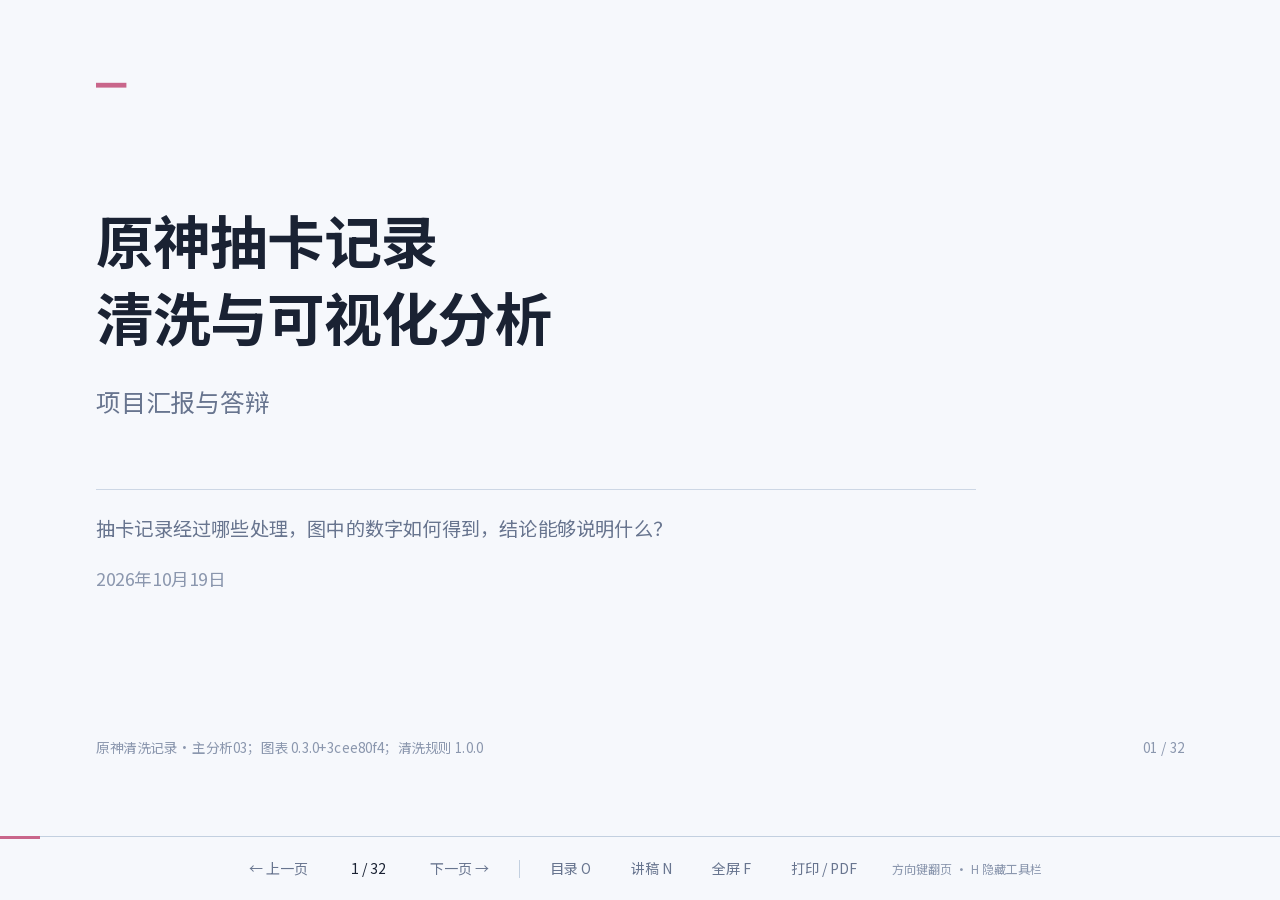
==== GenshinImpact_DataAnalys/reports/defense_20261019_final/index.html @ b4581797 "Report Commit" ====
<!doctype html>
<html lang="zh-CN">
<head>
<meta charset="utf-8">
<meta name="viewport" content="width=device-width, initial-scale=1">
<meta name="color-scheme" content="light">
<meta name="description" content="原神抽卡记录清洗与可视化分析：项目流程、实现方法、蓝粉主题与七张分析图的答辩演示">
<title>原神抽卡记录清洗与可视化分析 · 项目答辩</title>
<style>
@font-face{font-family:"Noto Sans SC";src:url([data-uri]) format("woff");font-weight:100 900;font-display:block}
:root{--bg:#F6F8FC;--panel:#EEF4FB;--ink:#1A2233;--ink-soft:#3B4761;--muted:#68758F;--faint:#8B97AE;--axis:#C3D0E0;--pink:#C9668B;--blue:#5A7BAC;--navy:#30496C;--violet:#9E92CC;--gray:#C4CAD3;--scale:1}
*{box-sizing:border-box}
html,body{margin:0;width:100%;height:100%;overflow:hidden;background:var(--bg);color:var(--ink);font-family:"Noto Sans SC","Source Han Sans SC","DejaVu Sans",sans-serif}
button{font:inherit;color:inherit;cursor:pointer}
button:focus-visible,a:focus-visible{outline:3px solid var(--pink);outline-offset:3px}
.viewport{position:fixed;inset:0 0 64px;display:flex;align-items:center;justify-content:center;overflow:hidden}
.stage{width:1600px;height:900px;flex:none;position:relative;transform:scale(var(--scale));transform-origin:center center}
.slide{position:absolute;inset:0;display:none;background:var(--bg);padding:76px 120px 66px;overflow:hidden}
.slide.active{display:block}
.slide::before{content:"";position:absolute;left:120px;top:31px;width:38px;height:5.5px;background:var(--pink)}
.slide h1{font-size:48px;line-height:1.3;letter-spacing:-.7px;font-weight:700;margin:0 0 26px;max-width:1300px}
.slide .lead{font-size:26px;line-height:1.65;color:var(--muted);margin:0 0 35px;max-width:1250px}
.slide-content{font-size:27px;line-height:1.65;max-height:655px}
.slide h2{font-size:30px;line-height:1.4;margin:0 0 22px;font-weight:600}
.slide h3{font-size:27px;margin:0 0 13px;font-weight:600}
.slide p{margin:0 0 22px}
.slide strong{font-weight:700}
.slide footer{position:absolute;left:120px;right:120px;bottom:25px;display:flex;justify-content:space-between;gap:30px;font-size:17px;color:var(--faint);line-height:1.5}
.slide footer span:last-child{white-space:nowrap}
.cover{padding-top:180px}
.cover h1{font-size:72px;line-height:1.35;max-width:1160px;margin:0 0 30px}
.cover .lead{font-size:31px;line-height:1.75;margin-bottom:80px}
.cover .cover-note{font-size:24px;color:var(--muted);max-width:1100px;border-top:1px solid var(--axis);padding-top:26px;line-height:1.8}
.cover .cover-date{font-size:22px;color:var(--faint);margin-top:24px}
.columns{display:grid;grid-template-columns:1fr 1fr;gap:68px}
.columns.wide-left{grid-template-columns:1.25fr 1fr}
.rows{display:flex;flex-direction:column;gap:24px}
.row{display:grid;grid-template-columns:155px 1fr;gap:28px;padding:16px 0;border-bottom:1px solid var(--axis)}
.row:last-child{border-bottom:0}
.row .label{font-size:25px;font-weight:600;color:var(--blue)}
.row p{font-size:26px;margin:0;line-height:1.65}
.big{font-size:94px;line-height:1.12;font-weight:700;letter-spacing:-3px;color:var(--pink);margin:5px 0 22px}
.big small{font-size:37px;letter-spacing:0;margin-left:10px;font-weight:500}
.big-label{font-size:29px;line-height:1.55;margin-bottom:32px;color:var(--ink-soft)}
.takeaway{border-left:5px solid var(--pink);padding:4px 0 4px 24px;font-size:29px;line-height:1.65;margin:22px 0 0}
.muted{color:var(--muted)}
.small{font-size:22px;line-height:1.65}
.compact{font-size:24px}
.mono,code,pre{font-family:"DejaVu Sans Mono","DejaVu Sans",monospace}
code{font-size:.86em;color:var(--navy);overflow-wrap:anywhere}
pre{font-size:24px;line-height:1.8;white-space:pre-wrap;word-break:normal;border-left:3px solid var(--blue);padding:18px 0 18px 30px;margin:10px 0 28px;color:var(--navy)}
table{width:100%;border-collapse:collapse;table-layout:fixed;font-size:24px;line-height:1.65}
th{text-align:left;font-size:23px;font-weight:600;color:var(--blue);border-bottom:2px solid var(--axis);padding:13px 14px 16px}
td{vertical-align:top;padding:19px 14px;border-bottom:1px solid var(--axis);overflow-wrap:anywhere}
td:first-child,th:first-child{padding-left:0}
td:last-child,th:last-child{padding-right:0}
tr:last-child td{border-bottom:0}
.numeric{text-align:right;font-variant-numeric:tabular-nums}
.equation{font-size:49px;line-height:1.55;color:var(--navy);margin:10px 0 40px;white-space:nowrap}
.equation em{color:var(--pink);font-style:normal;font-weight:700}
.formula{font-size:33px;line-height:1.7;color:var(--navy);padding:20px 0;margin:0 0 24px;border-bottom:1px solid var(--axis)}
.palette{display:grid;grid-template-columns:1fr 1fr;column-gap:70px;row-gap:28px;margin:8px 0 33px}
.swatch{display:grid;grid-template-columns:70px 1fr;gap:23px;align-items:center;padding-bottom:19px;border-bottom:1px solid var(--axis)}
.color-chip{width:70px;height:70px;background:var(--swatch);border:1px solid var(--axis)}
.swatch strong{display:block;font-size:27px}
.swatch span{display:block;font-size:21px;color:var(--muted);margin-top:4px}
.milestones{display:grid;grid-template-columns:1fr 1fr;gap:36px 65px}
.milestone{display:grid;grid-template-columns:46px 1fr;gap:20px;border-top:1px solid var(--axis);padding-top:23px}
.step{color:var(--pink);font-size:31px;font-weight:700}
.milestone p{font-size:24px;margin:0;color:var(--muted)}
.milestone h2{font-size:29px;margin-bottom:12px}
.chart-slide{padding:0}
.chart-slide::before{display:none}
.chart-slide svg{width:1600px;height:900px;display:block}
.chart-slide .chart-page{position:absolute;right:120px;bottom:23px;font-size:17px;color:var(--faint);background:var(--bg);padding-left:15px}
.chart-slide footer{display:none}
.closing::before,.closing footer{display:none}
.closing h1{position:absolute;inset:0;max-width:none;margin:0;display:grid;place-items:center;font-size:112px;letter-spacing:12px;line-height:1;color:var(--navy)}
.toolbar{position:fixed;bottom:0;left:0;right:0;height:64px;background:var(--bg);border-top:1px solid var(--axis);display:flex;align-items:center;justify-content:center;gap:20px;padding:0 25px;z-index:50;font-size:14px;color:var(--muted)}
.toolbar button{border:0;background:transparent;padding:8px 10px;border-radius:3px;font-size:14px}
.toolbar button:hover{background:var(--panel);color:var(--ink)}
.toolbar .counter{font-variant-numeric:tabular-nums;min-width:62px;text-align:center;color:var(--ink)}
.toolbar .divider{height:18px;width:1px;background:var(--axis)}
.toolbar .keys{font-size:12px;margin-left:5px;color:var(--faint)}
.progress{height:3px;position:absolute;top:-1px;left:0;background:var(--pink);transition:width .2s ease;width:0}
.chrome-hidden .toolbar{display:none}
.chrome-hidden .viewport{bottom:0}
dialog{border:1px solid var(--axis);background:var(--bg);color:var(--ink);padding:32px 38px;max-height:88vh;box-shadow:0 12px 60px #30496c25;font-size:18px;line-height:1.8;overflow:auto}
dialog::backdrop{background:#1a223366}
dialog h2{margin:0 0 16px;font-size:26px}
dialog .close{position:sticky;float:right;top:0;border:0;background:var(--bg);color:var(--muted);padding:2px 10px;font-size:24px}
#notes{width:min(900px,94vw)}
#notes-body p{margin:0 0 18px;white-space:pre-line}
#notes-body .notes-source{font-size:14px;color:var(--muted);border-top:1px solid var(--axis);padding-top:16px;word-break:break-all}
#contents{width:min(1100px,96vw)}
.toc-list{display:grid;grid-template-columns:1fr 1fr;gap:0 28px;margin:0;padding:0;list-style:none}
.toc-list button{width:100%;display:flex;text-align:left;gap:15px;align-items:baseline;border:0;border-bottom:1px solid var(--axis);background:transparent;padding:12px 5px;font-size:15px;line-height:1.7}
.toc-list button:hover{background:var(--panel)}
.toc-list .toc-number{font-size:14px;color:var(--pink);min-width:24px}
.toc-list .current{font-weight:700;color:var(--pink)}
.dialog-hint{font-size:14px;color:var(--muted);margin:4px 0 17px}
@media(max-width:720px){.toolbar{gap:5px;padding:0 4px}.toolbar .keys,.toolbar #fullscreen,.toolbar #print{display:none}.toolbar .counter{min-width:42px}.toolbar button{font-size:12px;padding:8px 6px}.toolbar .divider{display:none}.toc-list{grid-template-columns:1fr}}
@media(prefers-reduced-motion:reduce){.progress{transition:none}}
@page{size:16in 9in;margin:0}
@media print{
html,body{width:16in;height:auto;overflow:visible;background:var(--bg);-webkit-print-color-adjust:exact;print-color-adjust:exact}
.viewport{position:static;display:block;width:16in;height:auto;overflow:visible}
.stage{width:1600px;height:auto;position:static;transform:none;zoom:.96}
.slide,.slide.active{position:relative;display:block;width:1600px;height:900px;break-after:page;page-break-after:always}
.slide:last-child{break-after:auto;page-break-after:auto}
.toolbar,dialog{display:none!important}
}
</style>
</head>
<body>
<main class="viewport" aria-label="项目答辩演示">
<div class="stage" id="stage"><section class="slide cover" id="slide-1" data-title="原神抽卡记录清洗与可视化分析" data-section="项目介绍" aria-label="1. 原神抽卡记录清洗与可视化分析"><div class="slide-content"><h1>原神抽卡记录<br>清洗与可视化分析</h1><p class="lead">项目汇报与答辩</p><p class="cover-note">抽卡记录经过哪些处理，图中的数字如何得到，结论能够说明什么？</p><p class="cover-date">2026年10月19日</p></div><footer><span>原神清洗记录·主分析03；图表 0.3.0+3cee80f4；清洗规则 1.0.0</span><span>01 / 32</span></footer></section>
<section class="slide text" id="slide-2" data-title="研究问题与交付目标" data-section="项目介绍" aria-label="2. 研究问题与交付目标"><h1>研究问题与交付目标</h1><div class="slide-content"><p class="lead">围绕留存抽卡记录，回答结构、时间和分布问题</p><div class="rows"><div class="row"><div class="label">记录结构</div><p>不同卡池的记录量与记录内五星占比如何分布？</p></div><div class="row"><div class="label">时间特征</div><p>记录集中在哪些月份、星期和小时？</p></div><div class="row"><div class="label">账号分布</div><p>账号留存抽数、分组五星占比和相邻五星间隔有哪些特征？</p></div><div class="row"><div class="label">交付内容</div><p>独立清洗库、受保护ADS、七张分析图，以及本地可复现的制作入口。</p></div></div><p class="small muted">主分析采用03口径：16,289个账号、15,598,804抽；2020-12-03—2022-07-26，时区未知。</p></div><footer><span>原神清洗记录·主分析03；图表 0.3.0+3cee80f4；清洗规则 1.0.0</span><span>02 / 32</span></footer></section>
<section class="slide text" id="slide-3" data-title="项目流程与数仓分层" data-section="项目流程" aria-label="3. 项目流程与数仓分层"><h1>项目流程与数仓分层</h1><div class="slide-content"><table><colgroup><col style="width:18%"><col style="width:45%"><col style="width:37%"></colgroup><thead><tr><th>层次</th><th>处理职责</th><th>主要产物</th></tr></thead><tbody><tr><td>原始层 / ODS</td><td>只读既有导入库，保留原始依据</td><td>pulls及必要维表</td></tr><tr><td>DWD + DIM</td><td>校验、标准化、去重、冲突隔离、池内排序</td><td>dwd_pull、维表、拒绝原因表</td></tr><tr><td>DWS</td><td>按账号池、日期、卡池、物品身份汇总</td><td>四张可对账的汇总表</td></tr><tr><td>ADS</td><td>形成图表口径，实施小样本与互补抑制</td><td>只包含可发布聚合的ads.json</td></tr><tr><td>表达与交付</td><td>蓝粉主题出图、解释结论、记录复现信息</td><td>分析报告、图集、HTML答辩</td></tr></tbody></table></div><footer><span>原神清洗记录·主分析03；图表 0.3.0+3cee80f4；清洗规则 1.0.0</span><span>03 / 32</span></footer></section>
<section class="slide text" id="slide-4" data-title="清洗处理链" data-section="项目流程" aria-label="4. 清洗处理链"><h1>清洗处理链</h1><div class="slide-content"><div class="milestones"><div class="milestone"><span class="step">01</span><div><h2>建立只读边界</h2><p>限制源表与源列；新结果写入项目内独立临时库。</p></div></div><div class="milestone"><span class="step">02</span><div><h2>验证关联与字段</h2><p>检查账号、来源、物品、卡池关联和基础值是否合法。</p></div></div><div class="milestone"><span class="step">03</span><div><h2>标准化与去重</h2><p>统一时间文本；重复保留一条，冲突全部隔离。</p></div></div><div class="milestone"><span class="step">04</span><div><h2>重建顺序与汇总</h2><p>池内重建连续序号；重算DWS，记录待复核标记。</p></div></div><div class="milestone"><span class="step">05</span><div><h2>稽核与完整性检查</h2><p>检查总量、去向、序号、星级、外键和SQLite完整性。</p></div></div><div class="milestone"><span class="step">06</span><div><h2>发布清洗产物</h2><p>检查全部通过后发布独立新库与聚合报告。</p></div></div></div></div><footer><span>原神清洗记录·主分析03；图表 0.3.0+3cee80f4；清洗规则 1.0.0</span><span>04 / 32</span></footer></section>
<section class="slide text" id="slide-5" data-title="基础校验与标准化" data-section="实现方法" aria-label="5. 基础校验与标准化"><h1>基础校验与标准化</h1><div class="slide-content"><table><colgroup><col style="width:20%"><col style="width:43%"><col style="width:37%"></colgroup><thead><tr><th>字段或关系</th><th>实现方法</th><th>处理依据</th></tr></thead><tbody><tr><td>维表关联</td><td>来源归属、账号、物品、卡池必须一致</td><td>不能关联或归属冲突时隔离</td></tr><tr><td>时间</td><td>校验真实日历，统一秒级无时区文本</td><td>保留时区未知；不猜测日期范围</td></tr><tr><td>名称与星级</td><td>去首尾空白；校验非空名称与合法星级</td><td>保留多语言原名，类型语义另行复核</td></tr><tr><td>业务ID</td><td>数字文本保持TEXT，按精确数字顺序比较</td><td>不转浮点，避免长数字精度损失</td></tr></tbody></table><p class="takeaway">能确认的格式差异直接标准化；无法确认的业务语义保留标记。</p></div><footer><span>原神清洗记录·主分析03；图表 0.3.0+3cee80f4；清洗规则 1.0.0</span><span>05 / 32</span></footer></section>
<section class="slide text" id="slide-6" data-title="去重与冲突隔离" data-section="实现方法" aria-label="6. 去重与冲突隔离"><h1>去重与冲突隔离</h1><div class="slide-content"><div class="rows"><div class="row"><div class="label">第一层</div><p>按 <code>(source_file_id, source_row)</code> 检查相同来源位置。</p></div><div class="row"><div class="label">第二层</div><p>按 <code>(player_id, gacha_id)</code> 检查账号内相同业务ID。</p></div><div class="row"><div class="label">相同内容</div><p>保留最小原记录键，其余登记为重复；本次移除重复记录<strong>511条</strong>。</p></div><div class="row"><div class="label">内容冲突</div><p>候选记录全部隔离，不任意挑选；无ID记录保留合法的同秒同物品组合。</p></div></div><p class="small muted">同秒同物品可能来自十连，不能仅凭时间、物品和卡池判重。</p></div><footer><span>原神清洗记录·主分析03；图表 0.3.0+3cee80f4；清洗规则 1.0.0</span><span>06 / 32</span></footer></section>
<section class="slide text" id="slide-7" data-title="同秒排序与类型复核" data-section="实现方法" aria-label="7. 同秒排序与类型复核"><h1>同秒排序与类型复核</h1><div class="slide-content"><div class="columns"><div><h2>池内顺序</h2><p>按标准时间、ID可用性、精确数字ID及稳定来源位置排序，重新生成连续 <code>pool_seq</code>。</p><p class="big-label">清洗全体记录中，<strong>167,128抽</strong>带有同秒顺序歧义标记。</p></div><div><h2>类型语义</h2><p>发现<strong>7个来源</strong>需复核类型编码，涉及<strong>10,484抽</strong>。</p><p>保留记录并标记，不翻转类型编码；分析优先使用已校验的星级、卡池与时间。</p></div></div><p class="takeaway">五星间隔计算只使用排序明确的账号池组合。</p></div><footer><span>原神清洗记录·主分析03；图表 0.3.0+3cee80f4；清洗规则 1.0.0</span><span>07 / 32</span></footer></section>
<section class="slide text" id="slide-8" data-title="清洗结果与发布门槛" data-section="实现方法" aria-label="8. 清洗结果与发布门槛"><h1>清洗结果与发布门槛</h1><div class="slide-content"><div class="equation">15,807,577 = <em>15,807,066</em> + 511</div><p class="lead">输入记录数 = 保留记录数 + 移除或隔离记录数（清洗全体口径）</p><div class="rows"><div class="row"><div class="label">数量守恒</div><p>每条输入只有一个去向；保留、拒绝互不重叠。</p></div><div class="row"><div class="label">顺序与汇总</div><p>池内序号连续，四张DWS总量与DWD一致，星级数量能够对账。</p></div><div class="row"><div class="label">完整性</div><p>外键检查、SQLite完整性检查通过后才发布。</p></div></div><p class="takeaway">本次清洗的13项稽核全部通过；实际冲突隔离0条。</p></div><footer><span>原神清洗记录·主分析03；图表 0.3.0+3cee80f4；清洗规则 1.0.0</span><span>08 / 32</span></footer></section>
<section class="slide text" id="slide-9" data-title="DWS聚合与ADS发布" data-section="实现方法" aria-label="9. DWS聚合与ADS发布"><h1>DWS聚合与ADS发布</h1><div class="slide-content"><table><colgroup><col style="width:26%"><col style="width:33%"><col style="width:41%"></colgroup><thead><tr><th>复用汇总</th><th>统计粒度</th><th>用于哪些分析</th></tr></thead><tbody><tr><td>dws_player_pool</td><td>来源内账号 × 合并卡池</td><td>卡池结构、账号记录量、分组五星占比</td></tr><tr><td>dws_daily</td><td>日期 × 原卡池 × 星级</td><td>卡池月度记录</td></tr><tr><td>dws_item</td><td>原卡池 × 原物品身份</td><td>五星原始名称记录榜</td></tr><tr><td>DWD必要列</td><td>内部池内序号与时间</td><td>星期小时矩阵、相邻五星序号差</td></tr></tbody></table><p class="takeaway">ADS负责统一分母、保护小样本，并向图表提供稳定的应用口径。</p></div><footer><span>原神清洗记录·主分析03；图表 0.3.0+3cee80f4；清洗规则 1.0.0</span><span>09 / 32</span></footer></section>
<section class="slide text" id="slide-10" data-title="小样本保护与互补抑制" data-section="实现方法" aria-label="10. 小样本保护与互补抑制"><h1>小样本保护与互补抑制</h1><div class="slide-content"><div class="rows"><div class="row"><div class="label">发布门槛</div><p>贡献账号不足<strong>5个</strong>的格子，指标和贡献人数同时置空。</p></div><div class="row"><div class="label">互补抑制</div><p>若一个可加分区只隐藏一格，再隐藏另一格，防止通过总量减去其余值反推。</p></div><div class="row"><div class="label">尾部合箱</div><p>分布合并相邻稀疏箱；累计占比只在安全分箱上计算。</p></div><div class="row"><div class="label">贡献人数</div><p>跨日或跨物品的已有去重人数取最大值作为保守下界；确认互斥的账号分箱才允许相加。</p></div></div></div><footer><span>原神清洗记录·主分析03；图表 0.3.0+3cee80f4；清洗规则 1.0.0</span><span>10 / 32</span></footer></section>
<section class="slide text" id="slide-11" data-title="本地实现与复现方式" data-section="实现方法" aria-label="11. 本地实现与复现方式"><h1>本地实现与复现方式</h1><div class="slide-content"><div class="columns wide-left"><div><h2>短入口复用完整流程</h2><pre>from genshin_insight.charts import generate

output = generate()</pre><p>SQLite执行筛选、聚合与窗口计算；Pandas分组，NumPy计算分位数；Matplotlib绘制蓝粉图表。</p></div><div><h2>模块按职责拆分</h2><div class="rows"><div class="row"><div class="label">ads.py</div><p>聚合、分箱和小样本保护</p></div><div class="row"><div class="label">viz/</div><p>主题接入、绘图与自检</p></div><div class="row"><div class="label">charts.py</div><p>图集运行与复现清单</p></div></div></div></div><p class="small muted">路径使用pathlib；连接使用上下文管理器；项目代码不导入os；import时不连接数据库或加载绘图。</p></div><footer><span>原神清洗记录·主分析03；图表 0.3.0+3cee80f4；清洗规则 1.0.0</span><span>11 / 32</span></footer></section>
<section class="slide text" id="slide-12" data-title="蓝粉主题与颜色语义" data-section="图表主题" aria-label="12. 蓝粉主题与颜色语义"><h1>蓝粉主题与颜色语义</h1><div class="slide-content"><div class="palette"><div class="swatch"><div class="color-chip" style="--swatch:var(--panel)"></div><div><strong>冷蓝地面</strong><span>背景与结构：承托数据、减少视觉竞争</span></div></div><div class="swatch"><div class="color-chip" style="--swatch:var(--pink)"></div><div><strong>藕粉主色</strong><span>角色活动池与需要关注的主要数据</span></div></div><div class="swatch"><div class="color-chip" style="--swatch:var(--blue)"></div><div><strong>烟蓝对比</strong><span>常驻祈愿；同一对象跨图保持同色</span></div></div><div class="swatch"><div class="color-chip" style="--swatch:var(--navy)"></div><div><strong>深蓝系列</strong><span>武器活动祈愿</span></div></div><div class="swatch"><div class="color-chip" style="--swatch:var(--violet)"></div><div><strong>雾紫桥色</strong><span>新手祈愿；协调冷蓝与藕粉</span></div></div><div class="swatch"><div class="color-chip" style="--swatch:var(--gray)"></div><div><strong>中性灰</strong><span>背景对象或受抑制格；红色仅用于警示</span></div></div></div><p class="small muted">字体：Noto Sans SC / 思源黑体；连续数值使用浅粉→深粉的单色渐变。</p></div><footer><span>原神清洗记录·主分析03；图表 0.3.0+3cee80f4；清洗规则 1.0.0</span><span>12 / 32</span></footer></section>
<section class="slide text" id="slide-13" data-title="图形选择与视觉约束" data-section="图表主题" aria-label="13. 图形选择与视觉约束"><h1>图形选择与视觉约束</h1><div class="slide-content"><table><colgroup><col style="width:23%"><col style="width:35%"><col style="width:42%"></colgroup><thead><tr><th>统计问题</th><th>采用图形</th><th>阅读理由</th></tr></thead><tbody><tr><td>规模与占比</td><td>横向条形 + 独立面板</td><td>从零比较长度；不同量纲分别展示</td></tr><tr><td>月度变化</td><td>四个卡池的小多折线</td><td>保留时间顺序；明确各池独立纵轴</td></tr><tr><td>星期 × 小时</td><td>热力矩阵 + 格内数字</td><td>定位组合高值；对数色阶标实际数值</td></tr><tr><td>分布与组间差异</td><td>分箱分布、累计占比、分位区间</td><td>同时展示集中位置与离散程度</td></tr><tr><td>名称排行</td><td>排序横条与直接标注</td><td>以计数解释记录频次</td></tr></tbody></table><p class="small muted">禁止双Y轴、3D、饼图/环形图与彩虹色阶；横条基线为0；刻度不小于8磅。</p></div><footer><span>原神清洗记录·主分析03；图表 0.3.0+3cee80f4；清洗规则 1.0.0</span><span>13 / 32</span></footer></section>
<section class="slide text" id="slide-14" data-title="一张图的阅读顺序" data-section="图表主题" aria-label="14. 一张图的阅读顺序"><h1>一张图的阅读顺序</h1><div class="slide-content"><div class="rows"><div class="row"><div class="label">结论标题</div><p>包含由代码计算的关键数字，长度不超过40字。</p></div><div class="row"><div class="label">口径与限制</div><p>先确认对象、时间、分母、分组方式和记录完整性。</p></div><div class="row"><div class="label">坐标与图元</div><p>核对单位、零基线、独立坐标尺度与对数色阶。</p></div><div class="row"><div class="label">直接标注</div><p>在图元旁读取数值；类目放在坐标区内部。</p></div><div class="row"><div class="label">来源与版本</div><p>检查数据来源、制作入口、配置哈希与清洗规则版本。</p></div></div><p class="small muted">图集规格：16:9、200 dpi；16英寸宽基准下标题22pt、刻度11.5pt、来源9.5pt。</p></div><footer><span>原神清洗记录·主分析03；图表 0.3.0+3cee80f4；清洗规则 1.0.0</span><span>14 / 32</span></footer></section>
<section class="slide chart-slide" id="slide-15" data-title="角色活动祈愿贡献66.1%的记录" data-section="分析结果" aria-label="15. 角色活动祈愿贡献66.1%的记录"><svg xmlns="http://www.w3.org/2000/svg" xmlns:dc="http://purl.org/dc/elements/1.1/" xmlns:ns2="http://creativecommons.org/ns#" xmlns:rdf="http://www.w3.org/1999/02/22-rdf-syntax-ns#" width="1152pt" height="648pt" viewBox="0 0 1152 648" version="1.1" role="img" aria-label="A01_卡池构成与五星占比">
 <metadata>
  <rdf:RDF>
   <ns2:Work>
    <dc:type rdf:resource="http://purl.org/dc/dcmitype/StillImage" />
    <dc:date>2026-10-19T23:59:57.716784</dc:date>
    <dc:format>image/svg+xml</dc:format>
    <dc:creator>
     <ns2:Agent>
      <dc:title>Matplotlib v3.11.0, https://matplotlib.org/</dc:title>
     </ns2:Agent>
    </dc:creator>
   </ns2:Work>
  </rdf:RDF>
 </metadata>
 <defs>
  <style type="text/css">*{stroke-linejoin: round; stroke-linecap: butt}</style>
 </defs>
 <g id="a01-figure_1">
  <g id="a01-patch_1">
   <path d="M 0 648  L 1152 648  L 1152 0  L 0 0  z " style="fill: #f6f8fc" />
  </g>
  <g id="a01-axes_1">
   <g id="a01-patch_2">
    <path d="M 86.4 505.44  L 547.2 505.44  L 547.2 149.04  L 86.4 149.04  z " style="fill: #eef4fb" />
   </g>
   <g id="a01-matplotlib.axis_1">
    <g id="a01-xtick_1">
     <g id="a01-line2d_1">
      <path d="M 242.898113 505.44  L 242.898113 149.04  " clip-path="url(#a01-p55ad8a2226)" style="fill: none; stroke: #dce7f4; stroke-width: 1.1; stroke-linecap: round" />
     </g>
     <g id="a01-line2d_2" />
     <g id="a01-text_1">
      <text style="font-size: 11.5px; font-family: 'Noto Sans SC', 'Source Han Sans SC', 'Noto Sans CJK SC', 'Noto Sans CJK JP', 'DejaVu Sans'; text-anchor: middle; fill: #3b4761" x="242.898113" y="519.06" transform="rotate(-0 242.898113 519.06)">0</text>
     </g>
    </g>
    <g id="a01-xtick_2">
     <g id="a01-line2d_3">
      <path d="M 351.577358 505.44  L 351.577358 149.04  " clip-path="url(#a01-p55ad8a2226)" style="fill: none; stroke: #dce7f4; stroke-width: 1.1; stroke-linecap: round" />
     </g>
     <g id="a01-line2d_4" />
     <g id="a01-text_2">
      <text style="font-size: 11.5px; font-family: 'Noto Sans SC', 'Source Han Sans SC', 'Noto Sans CJK SC', 'Noto Sans CJK JP', 'DejaVu Sans'; text-anchor: middle; fill: #3b4761" x="351.577358" y="519.06" transform="rotate(-0 351.577358 519.06)">516</text>
     </g>
    </g>
    <g id="a01-xtick_3">
     <g id="a01-line2d_5">
      <path d="M 460.256604 505.44  L 460.256604 149.04  " clip-path="url(#a01-p55ad8a2226)" style="fill: none; stroke: #dce7f4; stroke-width: 1.1; stroke-linecap: round" />
     </g>
     <g id="a01-line2d_6" />
     <g id="a01-text_3">
      <text style="font-size: 11.5px; font-family: 'Noto Sans SC', 'Source Han Sans SC', 'Noto Sans CJK SC', 'Noto Sans CJK JP', 'DejaVu Sans'; text-anchor: middle; fill: #3b4761" x="460.256604" y="519.06" transform="rotate(-0 460.256604 519.06)">1,031</text>
     </g>
    </g>
    <g id="a01-text_4">
     <text style="font-size: 11.5px; font-family: 'Noto Sans SC', 'Source Han Sans SC', 'Noto Sans CJK SC', 'Noto Sans CJK JP', 'DejaVu Sans'; text-anchor: middle; fill: #68758f" x="316.8" y="541.088281" transform="rotate(-0 316.8 541.088281)">万抽</text>
    </g>
   </g>
   <g id="a01-matplotlib.axis_2" />
   <g id="a01-line2d_7">
    <path d="M 242.898113 505.44  L 242.898113 149.04  " clip-path="url(#a01-p55ad8a2226)" style="fill: none; stroke: #c3d0e0; stroke-linecap: round" />
   </g>
   <g id="a01-patch_3">
    <path d="M 86.4 505.44  L 86.4 149.04  " style="fill: none; stroke: #c3d0e0; stroke-linejoin: miter; stroke-linecap: square" />
   </g>
   <g id="a01-patch_4">
    <path d="M 547.2 505.44  L 547.2 149.04  " style="fill: none; stroke: #c3d0e0; stroke-linejoin: miter; stroke-linecap: square" />
   </g>
   <g id="a01-patch_5">
    <path d="M 86.4 505.44  L 547.2 505.44  " style="fill: none; stroke: #c3d0e0; stroke-linejoin: miter; stroke-linecap: square" />
   </g>
   <g id="a01-patch_6">
    <path d="M 86.4 149.04  L 547.2 149.04  " style="fill: none; stroke: #c3d0e0; stroke-linejoin: miter; stroke-linecap: square" />
   </g>
   <g id="a01-text_5">
    <text style="font-weight: 700; font-size: 12.5px; font-family: 'Noto Sans SC', 'Source Han Sans SC', 'Noto Sans CJK SC', 'Noto Sans CJK JP', 'DejaVu Sans'; text-anchor: start; fill: #1a2233" x="86.4" y="131.502" transform="rotate(-0 86.4 131.502)">各卡池抽数</text>
   </g>
   <g id="a01-LineCollection_1">
    <path d="M 242.898113 202.914419  L 460.256604 202.914419  " clip-path="url(#a01-p55ad8a2226)" style="fill: none; stroke: #c9668b; stroke-width: 22" />
   </g>
   <g id="a01-LineCollection_2">
    <path d="M 242.898113 285.79814  L 302.754514 285.79814  " clip-path="url(#a01-p55ad8a2226)" style="fill: none; stroke: #30496c; stroke-width: 22" />
   </g>
   <g id="a01-LineCollection_3">
    <path d="M 242.898113 368.68186  L 292.151223 368.68186  " clip-path="url(#a01-p55ad8a2226)" style="fill: none; stroke: #5a7bac; stroke-width: 22" />
   </g>
   <g id="a01-LineCollection_4">
    <path d="M 242.898113 451.565581  L 245.261666 451.565581  " clip-path="url(#a01-p55ad8a2226)" style="fill: none; stroke: #9e92cc; stroke-width: 22" />
   </g>
   <g id="a01-text_6">
    <text style="font-weight: 500; font-size: 11.5px; font-family: 'Noto Sans SC', 'Source Han Sans SC', 'Noto Sans CJK SC', 'Noto Sans CJK JP', 'DejaVu Sans'; text-anchor: end; fill: #3b4761" x="235.290566" y="207.284419" transform="rotate(-0 235.290566 207.284419)">角色活动祈愿</text>
   </g>
   <g id="a01-text_7">
    <text style="font-weight: 500; font-size: 11.5px; font-family: 'Noto Sans SC', 'Source Han Sans SC', 'Noto Sans CJK SC', 'Noto Sans CJK JP', 'DejaVu Sans'; text-anchor: end; fill: #3b4761" x="235.290566" y="290.16814" transform="rotate(-0 235.290566 290.16814)">武器活动祈愿</text>
   </g>
   <g id="a01-text_8">
    <text style="font-weight: 500; font-size: 11.5px; font-family: 'Noto Sans SC', 'Source Han Sans SC', 'Noto Sans CJK SC', 'Noto Sans CJK JP', 'DejaVu Sans'; text-anchor: end; fill: #3b4761" x="235.290566" y="373.05186" transform="rotate(-0 235.290566 373.05186)">常驻祈愿</text>
   </g>
   <g id="a01-text_9">
    <text style="font-weight: 500; font-size: 11.5px; font-family: 'Noto Sans SC', 'Source Han Sans SC', 'Noto Sans CJK SC', 'Noto Sans CJK JP', 'DejaVu Sans'; text-anchor: end; fill: #3b4761" x="235.290566" y="455.935581" transform="rotate(-0 235.290566 455.935581)">新手祈愿</text>
   </g>
   <g id="a01-text_10">
    <text style="font-weight: 500; font-size: 12.5px; font-family: 'Noto Sans SC', 'Source Han Sans SC', 'Noto Sans CJK SC', 'Noto Sans CJK JP', 'DejaVu Sans'; text-anchor: start; fill: #1a2233" x="464.256604" y="207.377309" transform="rotate(-0 464.256604 207.377309)">1,031.1</text>
   </g>
   <g id="a01-text_11">
    <text style="font-weight: 500; font-size: 12.5px; font-family: 'Noto Sans SC', 'Source Han Sans SC', 'Noto Sans CJK SC', 'Noto Sans CJK JP', 'DejaVu Sans'; text-anchor: start; fill: #1a2233" x="306.754514" y="290.54814" transform="rotate(-0 306.754514 290.54814)">283.9</text>
   </g>
   <g id="a01-text_12">
    <text style="font-weight: 500; font-size: 12.5px; font-family: 'Noto Sans SC', 'Source Han Sans SC', 'Noto Sans CJK SC', 'Noto Sans CJK JP', 'DejaVu Sans'; text-anchor: start; fill: #1a2233" x="296.151223" y="373.43186" transform="rotate(-0 296.151223 373.43186)">233.6</text>
   </g>
   <g id="a01-text_13">
    <text style="font-weight: 500; font-size: 12.5px; font-family: 'Noto Sans SC', 'Source Han Sans SC', 'Noto Sans CJK SC', 'Noto Sans CJK JP', 'DejaVu Sans'; text-anchor: start; fill: #1a2233" x="249.261666" y="456.315581" transform="rotate(-0 249.261666 456.315581)">11.2</text>
   </g>
  </g>
  <g id="a01-axes_2">
   <g id="a01-patch_7">
    <path d="M 604.8 505.44  L 1065.6 505.44  L 1065.6 149.04  L 604.8 149.04  z " style="fill: #eef4fb" />
   </g>
   <g id="a01-matplotlib.axis_3">
    <g id="a01-xtick_4">
     <g id="a01-line2d_8">
      <path d="M 761.298113 505.44  L 761.298113 149.04  " clip-path="url(#a01-pf1c4530a32)" style="fill: none; stroke: #dce7f4; stroke-width: 1.1; stroke-linecap: round" />
     </g>
     <g id="a01-line2d_9" />
     <g id="a01-text_14">
      <text style="font-size: 11.5px; font-family: 'Noto Sans SC', 'Source Han Sans SC', 'Noto Sans CJK SC', 'Noto Sans CJK JP', 'DejaVu Sans'; text-anchor: middle; fill: #3b4761" x="761.298113" y="519.06" transform="rotate(-0 761.298113 519.06)">0.0</text>
     </g>
    </g>
    <g id="a01-xtick_5">
     <g id="a01-line2d_10">
      <path d="M 869.977358 505.44  L 869.977358 149.04  " clip-path="url(#a01-pf1c4530a32)" style="fill: none; stroke: #dce7f4; stroke-width: 1.1; stroke-linecap: round" />
     </g>
     <g id="a01-line2d_11" />
     <g id="a01-text_15">
      <text style="font-size: 11.5px; font-family: 'Noto Sans SC', 'Source Han Sans SC', 'Noto Sans CJK SC', 'Noto Sans CJK JP', 'DejaVu Sans'; text-anchor: middle; fill: #3b4761" x="869.977358" y="519.06" transform="rotate(-0 869.977358 519.06)">0.9</text>
     </g>
    </g>
    <g id="a01-xtick_6">
     <g id="a01-line2d_12">
      <path d="M 978.656604 505.44  L 978.656604 149.04  " clip-path="url(#a01-pf1c4530a32)" style="fill: none; stroke: #dce7f4; stroke-width: 1.1; stroke-linecap: round" />
     </g>
     <g id="a01-line2d_13" />
     <g id="a01-text_16">
      <text style="font-size: 11.5px; font-family: 'Noto Sans SC', 'Source Han Sans SC', 'Noto Sans CJK SC', 'Noto Sans CJK JP', 'DejaVu Sans'; text-anchor: middle; fill: #3b4761" x="978.656604" y="519.06" transform="rotate(-0 978.656604 519.06)">1.9</text>
     </g>
    </g>
    <g id="a01-text_17">
     <text style="font-size: 11.5px; font-family: 'Noto Sans SC', 'Source Han Sans SC', 'Noto Sans CJK SC', 'Noto Sans CJK JP', 'DejaVu Sans'; text-anchor: middle; fill: #68758f" x="835.2" y="540.56" transform="rotate(-0 835.2 540.56)">% 的抽数</text>
    </g>
   </g>
   <g id="a01-matplotlib.axis_4" />
   <g id="a01-line2d_14">
    <path d="M 761.298113 505.44  L 761.298113 149.04  " clip-path="url(#a01-pf1c4530a32)" style="fill: none; stroke: #c3d0e0; stroke-linecap: round" />
   </g>
   <g id="a01-patch_8">
    <path d="M 604.8 505.44  L 604.8 149.04  " style="fill: none; stroke: #c3d0e0; stroke-linejoin: miter; stroke-linecap: square" />
   </g>
   <g id="a01-patch_9">
    <path d="M 1065.6 505.44  L 1065.6 149.04  " style="fill: none; stroke: #c3d0e0; stroke-linejoin: miter; stroke-linecap: square" />
   </g>
   <g id="a01-patch_10">
    <path d="M 604.8 505.44  L 1065.6 505.44  " style="fill: none; stroke: #c3d0e0; stroke-linejoin: miter; stroke-linecap: square" />
   </g>
   <g id="a01-patch_11">
    <path d="M 604.8 149.04  L 1065.6 149.04  " style="fill: none; stroke: #c3d0e0; stroke-linejoin: miter; stroke-linecap: square" />
   </g>
   <g id="a01-text_18">
    <text style="font-weight: 700; font-size: 12.5px; font-family: 'Noto Sans SC', 'Source Han Sans SC', 'Noto Sans CJK SC', 'Noto Sans CJK JP', 'DejaVu Sans'; text-anchor: start; fill: #1a2233" x="604.8" y="131.502" transform="rotate(-0 604.8 131.502)">记录内五星占比</text>
   </g>
   <g id="a01-LineCollection_5">
    <path d="M 761.298113 202.914419  L 951.736904 202.914419  " clip-path="url(#a01-pf1c4530a32)" style="fill: none; stroke: #c9668b; stroke-width: 22" />
   </g>
   <g id="a01-LineCollection_6">
    <path d="M 761.298113 285.79814  L 978.656604 285.79814  " clip-path="url(#a01-pf1c4530a32)" style="fill: none; stroke: #30496c; stroke-width: 22" />
   </g>
   <g id="a01-LineCollection_7">
    <path d="M 761.298113 368.68186  L 939.52468 368.68186  " clip-path="url(#a01-pf1c4530a32)" style="fill: none; stroke: #5a7bac; stroke-width: 22" />
   </g>
   <g id="a01-LineCollection_8">
    <path d="M 761.298113 451.565581  L 842.687232 451.565581  " clip-path="url(#a01-pf1c4530a32)" style="fill: none; stroke: #9e92cc; stroke-width: 22" />
   </g>
   <g id="a01-text_19">
    <text style="font-weight: 500; font-size: 11.5px; font-family: 'Noto Sans SC', 'Source Han Sans SC', 'Noto Sans CJK SC', 'Noto Sans CJK JP', 'DejaVu Sans'; text-anchor: end; fill: #3b4761" x="753.690566" y="207.284419" transform="rotate(-0 753.690566 207.284419)">角色活动祈愿</text>
   </g>
   <g id="a01-text_20">
    <text style="font-weight: 500; font-size: 11.5px; font-family: 'Noto Sans SC', 'Source Han Sans SC', 'Noto Sans CJK SC', 'Noto Sans CJK JP', 'DejaVu Sans'; text-anchor: end; fill: #3b4761" x="753.690566" y="290.16814" transform="rotate(-0 753.690566 290.16814)">武器活动祈愿</text>
   </g>
   <g id="a01-text_21">
    <text style="font-weight: 500; font-size: 11.5px; font-family: 'Noto Sans SC', 'Source Han Sans SC', 'Noto Sans CJK SC', 'Noto Sans CJK JP', 'DejaVu Sans'; text-anchor: end; fill: #3b4761" x="753.690566" y="373.05186" transform="rotate(-0 753.690566 373.05186)">常驻祈愿</text>
   </g>
   <g id="a01-text_22">
    <text style="font-weight: 500; font-size: 11.5px; font-family: 'Noto Sans SC', 'Source Han Sans SC', 'Noto Sans CJK SC', 'Noto Sans CJK JP', 'DejaVu Sans'; text-anchor: end; fill: #3b4761" x="753.690566" y="455.935581" transform="rotate(-0 753.690566 455.935581)">新手祈愿</text>
   </g>
   <g id="a01-text_23">
    <text style="font-weight: 500; font-size: 12.5px; font-family: 'Noto Sans SC', 'Source Han Sans SC', 'Noto Sans CJK SC', 'Noto Sans CJK JP', 'DejaVu Sans'; text-anchor: start; fill: #1a2233" x="955.736904" y="207.664419" transform="rotate(-0 955.736904 207.664419)">1.63%</text>
   </g>
   <g id="a01-text_24">
    <text style="font-weight: 500; font-size: 12.5px; font-family: 'Noto Sans SC', 'Source Han Sans SC', 'Noto Sans CJK SC', 'Noto Sans CJK JP', 'DejaVu Sans'; text-anchor: start; fill: #1a2233" x="982.656604" y="290.54814" transform="rotate(-0 982.656604 290.54814)">1.86%</text>
   </g>
   <g id="a01-text_25">
    <text style="font-weight: 500; font-size: 12.5px; font-family: 'Noto Sans SC', 'Source Han Sans SC', 'Noto Sans CJK SC', 'Noto Sans CJK JP', 'DejaVu Sans'; text-anchor: start; fill: #1a2233" x="943.52468" y="373.43186" transform="rotate(-0 943.52468 373.43186)">1.53%</text>
   </g>
   <g id="a01-text_26">
    <text style="font-weight: 500; font-size: 12.5px; font-family: 'Noto Sans SC', 'Source Han Sans SC', 'Noto Sans CJK SC', 'Noto Sans CJK JP', 'DejaVu Sans'; text-anchor: start; fill: #1a2233" x="846.687232" y="456.315581" transform="rotate(-0 846.687232 456.315581)">0.70%</text>
   </g>
  </g>
  <g id="a01-patch_12">
   <path d="M 86.4 14.256  L 113.76 14.256  L 113.76 10.296  L 86.4 10.296  z " style="fill: #c9668b" />
  </g>
  <g id="a01-text_27">
   <text style="font-weight: 700; font-size: 22px; font-family: 'Noto Sans SC', 'Source Han Sans SC', 'Noto Sans CJK SC', 'Noto Sans CJK JP', 'DejaVu Sans'; text-anchor: start; fill: #1a2233" x="86.4" y="48.52" transform="rotate(-0 86.4 48.52)">角色活动祈愿贡献66.1%的记录</text>
  </g>
  <g id="a01-text_28">
   <text style="font-size: 12px; font-family: 'Noto Sans SC', 'Source Han Sans SC', 'Noto Sans CJK SC', 'Noto Sans CJK JP', 'DejaVu Sans'; text-anchor: start; fill: #68758f" x="86.4" y="70.96" transform="rotate(-0 86.4 70.96)">DS03 · 2020-12-03—2022-07-26；301/400合并为角色活动池；左右面板使用独立坐标轴</text>
  </g>
  <g id="a01-text_29">
   <text style="font-size: 12px; font-family: 'Noto Sans SC', 'Source Han Sans SC', 'Noto Sans CJK SC', 'Noto Sans CJK JP', 'DejaVu Sans'; text-anchor: start; fill: #8b97ae" x="86.4" y="90.4" transform="rotate(-0 86.4 90.4)">五星占比＝记录内五星数÷抽数；受样本选择与记录完整性影响，不代表官方概率</text>
  </g>
  <g id="a01-text_30">
   <text style="font-size: 9.5px; font-family: 'Noto Sans SC', 'Source Han Sans SC', 'Noto Sans CJK SC', 'Noto Sans CJK JP', 'DejaVu Sans'; text-anchor: start; fill: #8b97ae" x="86.4" y="627.537406" transform="rotate(-0 86.4 627.537406)">数据来源：原神清洗抽卡记录·主分析03；脚本：make_charts.py / make_defense.py；配置 0.3.0+3cee80f4 / 清洗1.0.0</text>
  </g>
 </g>
 <defs>
  <clipPath id="a01-p55ad8a2226">
   <rect x="86.4" y="149.04" width="460.8" height="356.4" />
  </clipPath>
  <clipPath id="a01-pf1c4530a32">
   <rect x="604.8" y="149.04" width="460.8" height="356.4" />
  </clipPath>
 </defs>
</svg><span class="chart-page">15 / 32</span><footer><span>原神清洗记录·主分析03；图表 0.3.0+3cee80f4；清洗规则 1.0.0</span><span>15 / 32</span></footer></section>
<section class="slide text" id="slide-16" data-title="卡池构成：抽数与记录内占比" data-section="分析结果" aria-label="16. 卡池构成：抽数与记录内占比"><h1>卡池构成：抽数与记录内占比</h1><div class="slide-content"><p class="lead">角色活动祈愿贡献66.1%的记录；记录内五星占比为1.63%</p><table><colgroup><col style="width:29%"><col style="width:25%"><col style="width:23%"><col style="width:23%"></colgroup><thead><tr><th>卡池</th><th>留存抽数</th><th>五星记录</th><th>记录内五星占比</th></tr></thead><tbody><tr><td>角色活动祈愿</td><td>10,310,849</td><td>168,055</td><td>1.63%</td></tr><tr><td>武器活动祈愿</td><td>2,839,412</td><td>52,821</td><td>1.86%</td></tr><tr><td>常驻祈愿</td><td>2,336,423</td><td>35,639</td><td>1.53%</td></tr><tr><td>新手祈愿</td><td>112,120</td><td>781</td><td>0.70%</td></tr></tbody></table><p class="takeaway">占比＝该池五星记录数 ÷ 该池抽数；301与400合并到角色活动池。</p><p class="small muted">来源选择、历史缺失和不同账号记录量会影响总体比率；不作为官方概率估计。</p></div><footer><span>原神清洗记录·主分析03；图表 0.3.0+3cee80f4；清洗规则 1.0.0</span><span>16 / 32</span></footer></section>
<section class="slide chart-slide" id="slide-17" data-title="2022-01单池月记录达181.3万抽" data-section="分析结果" aria-label="17. 2022-01单池月记录达181.3万抽"><svg xmlns="http://www.w3.org/2000/svg" xmlns:dc="http://purl.org/dc/elements/1.1/" xmlns:ns2="http://creativecommons.org/ns#" xmlns:rdf="http://www.w3.org/1999/02/22-rdf-syntax-ns#" xmlns:xlink="http://www.w3.org/1999/xlink" width="1152pt" height="648pt" viewBox="0 0 1152 648" version="1.1" role="img" aria-label="A02_卡池月度记录">
 <metadata>
  <rdf:RDF>
   <ns2:Work>
    <dc:type rdf:resource="http://purl.org/dc/dcmitype/StillImage" />
    <dc:date>2026-10-19T23:59:58.988748</dc:date>
    <dc:format>image/svg+xml</dc:format>
    <dc:creator>
     <ns2:Agent>
      <dc:title>Matplotlib v3.11.0, https://matplotlib.org/</dc:title>
     </ns2:Agent>
    </dc:creator>
   </ns2:Work>
  </rdf:RDF>
 </metadata>
 <defs>
  <style type="text/css">*{stroke-linejoin: round; stroke-linecap: butt}</style>
 </defs>
 <g id="a02-figure_1">
  <g id="a02-patch_1">
   <path d="M 0 648  L 1152 648  L 1152 0  L 0 0  z " style="fill: #f6f8fc" />
  </g>
  <g id="a02-axes_1">
   <g id="a02-patch_2">
    <path d="M 86.4 317.52  L 547.2 317.52  L 547.2 162  L 86.4 162  z " style="fill: #eef4fb" />
   </g>
   <g id="a02-matplotlib.axis_1">
    <g id="a02-xtick_1">
     <g id="a02-line2d_1" />
     <g id="a02-text_1">
      <text style="font-size: 11.5px; font-family: 'Noto Sans SC', 'Source Han Sans SC', 'Noto Sans CJK SC', 'Noto Sans CJK JP', 'DejaVu Sans'; text-anchor: middle; fill: #3b4761" x="86.4" y="331.14" transform="rotate(-0 86.4 331.14)">20-12</text>
     </g>
    </g>
    <g id="a02-xtick_2">
     <g id="a02-line2d_2" />
     <g id="a02-text_2">
      <text style="font-size: 11.5px; font-family: 'Noto Sans SC', 'Source Han Sans SC', 'Noto Sans CJK SC', 'Noto Sans CJK JP', 'DejaVu Sans'; text-anchor: middle; fill: #3b4761" x="225.86221" y="331.14" transform="rotate(-0 225.86221 331.14)">21-06</text>
     </g>
    </g>
    <g id="a02-xtick_3">
     <g id="a02-line2d_3" />
     <g id="a02-text_3">
      <text style="font-size: 11.5px; font-family: 'Noto Sans SC', 'Source Han Sans SC', 'Noto Sans CJK SC', 'Noto Sans CJK JP', 'DejaVu Sans'; text-anchor: middle; fill: #3b4761" x="389.845248" y="331.14" transform="rotate(-0 389.845248 331.14)">22-01</text>
     </g>
    </g>
    <g id="a02-xtick_4">
     <g id="a02-line2d_4" />
     <g id="a02-text_4">
      <text style="font-size: 11.5px; font-family: 'Noto Sans SC', 'Source Han Sans SC', 'Noto Sans CJK SC', 'Noto Sans CJK JP', 'DejaVu Sans'; text-anchor: middle; fill: #3b4761" x="528.541182" y="331.14" transform="rotate(-0 528.541182 331.14)">22-07</text>
     </g>
    </g>
   </g>
   <g id="a02-matplotlib.axis_2">
    <g id="a02-ytick_1">
     <g id="a02-line2d_5">
      <path d="M 86.4 317.52  L 547.2 317.52  " clip-path="url(#a02-pb37cda4685)" style="fill: none; stroke: #dce7f4; stroke-width: 1.1; stroke-linecap: round" />
     </g>
     <g id="a02-line2d_6" />
     <g id="a02-text_5">
      <text style="font-size: 11.5px; font-family: 'Noto Sans SC', 'Source Han Sans SC', 'Noto Sans CJK SC', 'Noto Sans CJK JP', 'DejaVu Sans'; text-anchor: end; fill: #3b4761" x="82.9" y="322.58" transform="rotate(-0 82.9 322.58)">0.0</text>
     </g>
    </g>
    <g id="a02-ytick_2">
     <g id="a02-line2d_7">
      <path d="M 86.4 287.966944  L 547.2 287.966944  " clip-path="url(#a02-pb37cda4685)" style="fill: none; stroke: #dce7f4; stroke-width: 1.1; stroke-linecap: round" />
     </g>
     <g id="a02-line2d_8" />
     <g id="a02-text_6">
      <text style="font-size: 11.5px; font-family: 'Noto Sans SC', 'Source Han Sans SC', 'Noto Sans CJK SC', 'Noto Sans CJK JP', 'DejaVu Sans'; text-anchor: end; fill: #3b4761" x="82.9" y="293.026944" transform="rotate(-0 82.9 293.026944)">0.5</text>
     </g>
    </g>
    <g id="a02-ytick_3">
     <g id="a02-line2d_9">
      <path d="M 86.4 258.413889  L 547.2 258.413889  " clip-path="url(#a02-pb37cda4685)" style="fill: none; stroke: #dce7f4; stroke-width: 1.1; stroke-linecap: round" />
     </g>
     <g id="a02-line2d_10" />
     <g id="a02-text_7">
      <text style="font-size: 11.5px; font-family: 'Noto Sans SC', 'Source Han Sans SC', 'Noto Sans CJK SC', 'Noto Sans CJK JP', 'DejaVu Sans'; text-anchor: end; fill: #3b4761" x="82.9" y="263.473889" transform="rotate(-0 82.9 263.473889)">1.0</text>
     </g>
    </g>
    <g id="a02-ytick_4">
     <g id="a02-line2d_11">
      <path d="M 86.4 228.860833  L 547.2 228.860833  " clip-path="url(#a02-pb37cda4685)" style="fill: none; stroke: #dce7f4; stroke-width: 1.1; stroke-linecap: round" />
     </g>
     <g id="a02-line2d_12" />
     <g id="a02-text_8">
      <text style="font-size: 11.5px; font-family: 'Noto Sans SC', 'Source Han Sans SC', 'Noto Sans CJK SC', 'Noto Sans CJK JP', 'DejaVu Sans'; text-anchor: end; fill: #3b4761" x="82.9" y="233.920833" transform="rotate(-0 82.9 233.920833)">1.5</text>
     </g>
    </g>
    <g id="a02-ytick_5">
     <g id="a02-line2d_13">
      <path d="M 86.4 199.307777  L 547.2 199.307777  " clip-path="url(#a02-pb37cda4685)" style="fill: none; stroke: #dce7f4; stroke-width: 1.1; stroke-linecap: round" />
     </g>
     <g id="a02-line2d_14" />
     <g id="a02-text_9">
      <text style="font-size: 11.5px; font-family: 'Noto Sans SC', 'Source Han Sans SC', 'Noto Sans CJK SC', 'Noto Sans CJK JP', 'DejaVu Sans'; text-anchor: end; fill: #3b4761" x="82.9" y="204.367777" transform="rotate(-0 82.9 204.367777)">2.0</text>
     </g>
    </g>
    <g id="a02-ytick_6">
     <g id="a02-line2d_15">
      <path d="M 86.4 169.754722  L 547.2 169.754722  " clip-path="url(#a02-pb37cda4685)" style="fill: none; stroke: #dce7f4; stroke-width: 1.1; stroke-linecap: round" />
     </g>
     <g id="a02-line2d_16" />
     <g id="a02-text_10">
      <text style="font-size: 11.5px; font-family: 'Noto Sans SC', 'Source Han Sans SC', 'Noto Sans CJK SC', 'Noto Sans CJK JP', 'DejaVu Sans'; text-anchor: end; fill: #3b4761" x="82.9" y="174.814722" transform="rotate(-0 82.9 174.814722)">2.5</text>
     </g>
    </g>
    <g id="a02-text_11">
     <text style="font-size: 10px; font-family: 'Noto Sans SC', 'Source Han Sans SC', 'Noto Sans CJK SC', 'Noto Sans CJK JP', 'DejaVu Sans'; text-anchor: middle; fill: #68758f" x="63.062656" y="239.76" transform="rotate(-90 63.062656 239.76)">万抽</text>
    </g>
   </g>
   <g id="a02-line2d_17">
    <path d="M 155.364829 311.845813  M 202.107658 311.195646  L 225.86221 307.708386  L 248.850486 293.227388  L 272.605039 263.26059  L 296.359591 247.952107  L 319.347867 265.802153  L 343.10242 264.147182  L 366.090696 250.7892  L 389.845248 197.889231  L 413.5998 247.420152  L 435.055525 259.123162  L 458.810077 287.907838  L 481.798354 296.064482  L 505.552906 307.176431  L 528.541182 313.205254  " clip-path="url(#a02-pb37cda4685)" style="fill: none; stroke: #9e92cc; stroke-width: 2.5; stroke-linecap: round" />
    <defs>
     <path id="a02-ma6effd35cc" d="M 0 1  C 0.265203 1 0.51958 0.894634 0.707107 0.707107  C 0.894634 0.51958 1 0.265203 1 0  C 1 -0.265203 0.894634 -0.51958 0.707107 -0.707107  C 0.51958 -0.894634 0.265203 -1 0 -1  C -0.265203 -1 -0.51958 -0.894634 -0.707107 -0.707107  C -0.894634 -0.51958 -1 -0.265203 -1 0  C -1 0.265203 -0.894634 0.51958 -0.707107 0.707107  C -0.51958 0.894634 -0.265203 1 0 1  z " style="stroke: #9e92cc" />
    </defs>
    <g clip-path="url(#a02-pb37cda4685)">
     <use xlink:href="#a02-ma6effd35cc" x="155.364829" y="311.845813" style="fill: #9e92cc; stroke: #9e92cc" />
     <use xlink:href="#a02-ma6effd35cc" x="202.107658" y="311.195646" style="fill: #9e92cc; stroke: #9e92cc" />
     <use xlink:href="#a02-ma6effd35cc" x="225.86221" y="307.708386" style="fill: #9e92cc; stroke: #9e92cc" />
     <use xlink:href="#a02-ma6effd35cc" x="248.850486" y="293.227388" style="fill: #9e92cc; stroke: #9e92cc" />
     <use xlink:href="#a02-ma6effd35cc" x="272.605039" y="263.26059" style="fill: #9e92cc; stroke: #9e92cc" />
     <use xlink:href="#a02-ma6effd35cc" x="296.359591" y="247.952107" style="fill: #9e92cc; stroke: #9e92cc" />
     <use xlink:href="#a02-ma6effd35cc" x="319.347867" y="265.802153" style="fill: #9e92cc; stroke: #9e92cc" />
     <use xlink:href="#a02-ma6effd35cc" x="343.10242" y="264.147182" style="fill: #9e92cc; stroke: #9e92cc" />
     <use xlink:href="#a02-ma6effd35cc" x="366.090696" y="250.7892" style="fill: #9e92cc; stroke: #9e92cc" />
     <use xlink:href="#a02-ma6effd35cc" x="389.845248" y="197.889231" style="fill: #9e92cc; stroke: #9e92cc" />
     <use xlink:href="#a02-ma6effd35cc" x="413.5998" y="247.420152" style="fill: #9e92cc; stroke: #9e92cc" />
     <use xlink:href="#a02-ma6effd35cc" x="435.055525" y="259.123162" style="fill: #9e92cc; stroke: #9e92cc" />
     <use xlink:href="#a02-ma6effd35cc" x="458.810077" y="287.907838" style="fill: #9e92cc; stroke: #9e92cc" />
     <use xlink:href="#a02-ma6effd35cc" x="481.798354" y="296.064482" style="fill: #9e92cc; stroke: #9e92cc" />
     <use xlink:href="#a02-ma6effd35cc" x="505.552906" y="307.176431" style="fill: #9e92cc; stroke: #9e92cc" />
     <use xlink:href="#a02-ma6effd35cc" x="528.541182" y="313.205254" style="fill: #9e92cc; stroke: #9e92cc" />
    </g>
   </g>
   <g id="a02-patch_3">
    <path d="M 86.4 317.52  L 86.4 162  " style="fill: none; stroke: #c3d0e0; stroke-linejoin: miter; stroke-linecap: square" />
   </g>
   <g id="a02-patch_4">
    <path d="M 547.2 317.52  L 547.2 162  " style="fill: none; stroke: #c3d0e0; stroke-linejoin: miter; stroke-linecap: square" />
   </g>
   <g id="a02-patch_5">
    <path d="M 86.4 317.52  L 547.2 317.52  " style="fill: none; stroke: #c3d0e0; stroke-linejoin: miter; stroke-linecap: square" />
   </g>
   <g id="a02-patch_6">
    <path d="M 86.4 162  L 547.2 162  " style="fill: none; stroke: #c3d0e0; stroke-linejoin: miter; stroke-linecap: square" />
   </g>
   <g id="a02-text_12">
    <text style="font-weight: 700; font-size: 12.5px; font-family: 'Noto Sans SC', 'Source Han Sans SC', 'Noto Sans CJK SC', 'Noto Sans CJK JP', 'DejaVu Sans'; text-anchor: start; fill: #1a2233" x="86.4" y="153.5016" transform="rotate(-0 86.4 153.5016)">新手祈愿</text>
   </g>
   <g id="a02-text_13">
    <text style="font-size: 12.5px; font-family: 'Noto Sans SC', 'Source Han Sans SC', 'Noto Sans CJK SC', 'Noto Sans CJK JP', 'DejaVu Sans'; text-anchor: middle; fill: #9e92cc" x="389.845248" y="190.889231" transform="rotate(-0 389.845248 190.889231)">2.0</text>
   </g>
  </g>
  <g id="a02-axes_2">
   <g id="a02-patch_7">
    <path d="M 604.8 317.52  L 1065.6 317.52  L 1065.6 162  L 604.8 162  z " style="fill: #eef4fb" />
   </g>
   <g id="a02-matplotlib.axis_3">
    <g id="a02-xtick_5">
     <g id="a02-line2d_18" />
     <g id="a02-text_14">
      <text style="font-size: 11.5px; font-family: 'Noto Sans SC', 'Source Han Sans SC', 'Noto Sans CJK SC', 'Noto Sans CJK JP', 'DejaVu Sans'; text-anchor: middle; fill: #3b4761" x="604.8" y="331.14" transform="rotate(-0 604.8 331.14)">20-12</text>
     </g>
    </g>
    <g id="a02-xtick_6">
     <g id="a02-line2d_19" />
     <g id="a02-text_15">
      <text style="font-size: 11.5px; font-family: 'Noto Sans SC', 'Source Han Sans SC', 'Noto Sans CJK SC', 'Noto Sans CJK JP', 'DejaVu Sans'; text-anchor: middle; fill: #3b4761" x="743.938283" y="331.14" transform="rotate(-0 743.938283 331.14)">21-06</text>
     </g>
    </g>
    <g id="a02-xtick_7">
     <g id="a02-line2d_20" />
     <g id="a02-text_16">
      <text style="font-size: 11.5px; font-family: 'Noto Sans SC', 'Source Han Sans SC', 'Noto Sans CJK SC', 'Noto Sans CJK JP', 'DejaVu Sans'; text-anchor: middle; fill: #3b4761" x="907.54044" y="331.14" transform="rotate(-0 907.54044 331.14)">22-01</text>
     </g>
    </g>
    <g id="a02-xtick_8">
     <g id="a02-line2d_21" />
     <g id="a02-text_17">
      <text style="font-size: 11.5px; font-family: 'Noto Sans SC', 'Source Han Sans SC', 'Noto Sans CJK SC', 'Noto Sans CJK JP', 'DejaVu Sans'; text-anchor: middle; fill: #3b4761" x="1045.914226" y="331.14" transform="rotate(-0 1045.914226 331.14)">22-07</text>
     </g>
    </g>
   </g>
   <g id="a02-matplotlib.axis_4">
    <g id="a02-ytick_7">
     <g id="a02-line2d_22">
      <path d="M 604.8 317.52  L 1065.6 317.52  " clip-path="url(#a02-pad838c2a58)" style="fill: none; stroke: #dce7f4; stroke-width: 1.1; stroke-linecap: round" />
     </g>
     <g id="a02-line2d_23" />
     <g id="a02-text_18">
      <text style="font-size: 11.5px; font-family: 'Noto Sans SC', 'Source Han Sans SC', 'Noto Sans CJK SC', 'Noto Sans CJK JP', 'DejaVu Sans'; text-anchor: end; fill: #3b4761" x="601.3" y="322.58" transform="rotate(-0 601.3 322.58)">0</text>
     </g>
    </g>
    <g id="a02-ytick_8">
     <g id="a02-line2d_24">
      <path d="M 604.8 280.63995  L 1065.6 280.63995  " clip-path="url(#a02-pad838c2a58)" style="fill: none; stroke: #dce7f4; stroke-width: 1.1; stroke-linecap: round" />
     </g>
     <g id="a02-line2d_25" />
     <g id="a02-text_19">
      <text style="font-size: 11.5px; font-family: 'Noto Sans SC', 'Source Han Sans SC', 'Noto Sans CJK SC', 'Noto Sans CJK JP', 'DejaVu Sans'; text-anchor: end; fill: #3b4761" x="601.3" y="285.69995" transform="rotate(-0 601.3 285.69995)">10</text>
     </g>
    </g>
    <g id="a02-ytick_9">
     <g id="a02-line2d_26">
      <path d="M 604.8 243.7599  L 1065.6 243.7599  " clip-path="url(#a02-pad838c2a58)" style="fill: none; stroke: #dce7f4; stroke-width: 1.1; stroke-linecap: round" />
     </g>
     <g id="a02-line2d_27" />
     <g id="a02-text_20">
      <text style="font-size: 11.5px; font-family: 'Noto Sans SC', 'Source Han Sans SC', 'Noto Sans CJK SC', 'Noto Sans CJK JP', 'DejaVu Sans'; text-anchor: end; fill: #3b4761" x="601.3" y="248.8199" transform="rotate(-0 601.3 248.8199)">20</text>
     </g>
    </g>
    <g id="a02-ytick_10">
     <g id="a02-line2d_28">
      <path d="M 604.8 206.879849  L 1065.6 206.879849  " clip-path="url(#a02-pad838c2a58)" style="fill: none; stroke: #dce7f4; stroke-width: 1.1; stroke-linecap: round" />
     </g>
     <g id="a02-line2d_29" />
     <g id="a02-text_21">
      <text style="font-size: 11.5px; font-family: 'Noto Sans SC', 'Source Han Sans SC', 'Noto Sans CJK SC', 'Noto Sans CJK JP', 'DejaVu Sans'; text-anchor: end; fill: #3b4761" x="601.3" y="211.939849" transform="rotate(-0 601.3 211.939849)">30</text>
     </g>
    </g>
    <g id="a02-ytick_11">
     <g id="a02-line2d_30">
      <path d="M 604.8 169.999799  L 1065.6 169.999799  " clip-path="url(#a02-pad838c2a58)" style="fill: none; stroke: #dce7f4; stroke-width: 1.1; stroke-linecap: round" />
     </g>
     <g id="a02-line2d_31" />
     <g id="a02-text_22">
      <text style="font-size: 11.5px; font-family: 'Noto Sans SC', 'Source Han Sans SC', 'Noto Sans CJK SC', 'Noto Sans CJK JP', 'DejaVu Sans'; text-anchor: end; fill: #3b4761" x="601.3" y="175.059799" transform="rotate(-0 601.3 175.059799)">40</text>
     </g>
    </g>
    <g id="a02-text_23">
     <text style="font-size: 10px; font-family: 'Noto Sans SC', 'Source Han Sans SC', 'Noto Sans CJK SC', 'Noto Sans CJK JP', 'DejaVu Sans'; text-anchor: middle; fill: #68758f" x="584.118438" y="239.76" transform="rotate(-90 584.118438 239.76)">万抽</text>
    </g>
   </g>
   <g id="a02-line2d_32">
    <path d="M 652.198756 315.331907  L 673.604645 313.782945  L 697.304023 313.200609  L 720.238905 311.605178  L 743.938283 309.863333  L 766.873165 298.387368  L 790.572543 280.888153  L 814.27192 256.410126  L 837.206802 250.928275  L 860.90618 250.913523  L 883.841062 246.284339  L 907.54044 197.889231  L 931.239818 220.504446  L 952.645707 224.743439  L 976.345085 230.716532  L 999.279967 271.002086  L 1022.979345 271.853647  L 1045.914226 290.438979  " clip-path="url(#a02-pad838c2a58)" style="fill: none; stroke: #5a7bac; stroke-width: 2.5; stroke-linecap: round" />
    <defs>
     <path id="a02-m7e9f937c15" d="M 0 1  C 0.265203 1 0.51958 0.894634 0.707107 0.707107  C 0.894634 0.51958 1 0.265203 1 0  C 1 -0.265203 0.894634 -0.51958 0.707107 -0.707107  C 0.51958 -0.894634 0.265203 -1 0 -1  C -0.265203 -1 -0.51958 -0.894634 -0.707107 -0.707107  C -0.894634 -0.51958 -1 -0.265203 -1 0  C -1 0.265203 -0.894634 0.51958 -0.707107 0.707107  C -0.51958 0.894634 -0.265203 1 0 1  z " style="stroke: #5a7bac" />
    </defs>
    <g clip-path="url(#a02-pad838c2a58)">
     <use xlink:href="#a02-m7e9f937c15" x="652.198756" y="315.331907" style="fill: #5a7bac; stroke: #5a7bac" />
     <use xlink:href="#a02-m7e9f937c15" x="673.604645" y="313.782945" style="fill: #5a7bac; stroke: #5a7bac" />
     <use xlink:href="#a02-m7e9f937c15" x="697.304023" y="313.200609" style="fill: #5a7bac; stroke: #5a7bac" />
     <use xlink:href="#a02-m7e9f937c15" x="720.238905" y="311.605178" style="fill: #5a7bac; stroke: #5a7bac" />
     <use xlink:href="#a02-m7e9f937c15" x="743.938283" y="309.863333" style="fill: #5a7bac; stroke: #5a7bac" />
     <use xlink:href="#a02-m7e9f937c15" x="766.873165" y="298.387368" style="fill: #5a7bac; stroke: #5a7bac" />
     <use xlink:href="#a02-m7e9f937c15" x="790.572543" y="280.888153" style="fill: #5a7bac; stroke: #5a7bac" />
     <use xlink:href="#a02-m7e9f937c15" x="814.27192" y="256.410126" style="fill: #5a7bac; stroke: #5a7bac" />
     <use xlink:href="#a02-m7e9f937c15" x="837.206802" y="250.928275" style="fill: #5a7bac; stroke: #5a7bac" />
     <use xlink:href="#a02-m7e9f937c15" x="860.90618" y="250.913523" style="fill: #5a7bac; stroke: #5a7bac" />
     <use xlink:href="#a02-m7e9f937c15" x="883.841062" y="246.284339" style="fill: #5a7bac; stroke: #5a7bac" />
     <use xlink:href="#a02-m7e9f937c15" x="907.54044" y="197.889231" style="fill: #5a7bac; stroke: #5a7bac" />
     <use xlink:href="#a02-m7e9f937c15" x="931.239818" y="220.504446" style="fill: #5a7bac; stroke: #5a7bac" />
     <use xlink:href="#a02-m7e9f937c15" x="952.645707" y="224.743439" style="fill: #5a7bac; stroke: #5a7bac" />
     <use xlink:href="#a02-m7e9f937c15" x="976.345085" y="230.716532" style="fill: #5a7bac; stroke: #5a7bac" />
     <use xlink:href="#a02-m7e9f937c15" x="999.279967" y="271.002086" style="fill: #5a7bac; stroke: #5a7bac" />
     <use xlink:href="#a02-m7e9f937c15" x="1022.979345" y="271.853647" style="fill: #5a7bac; stroke: #5a7bac" />
     <use xlink:href="#a02-m7e9f937c15" x="1045.914226" y="290.438979" style="fill: #5a7bac; stroke: #5a7bac" />
    </g>
   </g>
   <g id="a02-patch_8">
    <path d="M 604.8 317.52  L 604.8 162  " style="fill: none; stroke: #c3d0e0; stroke-linejoin: miter; stroke-linecap: square" />
   </g>
   <g id="a02-patch_9">
    <path d="M 1065.6 317.52  L 1065.6 162  " style="fill: none; stroke: #c3d0e0; stroke-linejoin: miter; stroke-linecap: square" />
   </g>
   <g id="a02-patch_10">
    <path d="M 604.8 317.52  L 1065.6 317.52  " style="fill: none; stroke: #c3d0e0; stroke-linejoin: miter; stroke-linecap: square" />
   </g>
   <g id="a02-patch_11">
    <path d="M 604.8 162  L 1065.6 162  " style="fill: none; stroke: #c3d0e0; stroke-linejoin: miter; stroke-linecap: square" />
   </g>
   <g id="a02-text_24">
    <text style="font-weight: 700; font-size: 12.5px; font-family: 'Noto Sans SC', 'Source Han Sans SC', 'Noto Sans CJK SC', 'Noto Sans CJK JP', 'DejaVu Sans'; text-anchor: start; fill: #1a2233" x="604.8" y="153.5016" transform="rotate(-0 604.8 153.5016)">常驻祈愿</text>
   </g>
   <g id="a02-text_25">
    <text style="font-size: 12.5px; font-family: 'Noto Sans SC', 'Source Han Sans SC', 'Noto Sans CJK SC', 'Noto Sans CJK JP', 'DejaVu Sans'; text-anchor: middle; fill: #5a7bac" x="907.54044" y="190.889231" transform="rotate(-0 907.54044 190.889231)">32.4</text>
   </g>
  </g>
  <g id="a02-axes_3">
   <g id="a02-patch_12">
    <path d="M 86.4 537.84  L 547.2 537.84  L 547.2 382.32  L 86.4 382.32  z " style="fill: #eef4fb" />
   </g>
   <g id="a02-matplotlib.axis_5">
    <g id="a02-xtick_9">
     <g id="a02-line2d_33" />
     <g id="a02-text_26">
      <text style="font-size: 11.5px; font-family: 'Noto Sans SC', 'Source Han Sans SC', 'Noto Sans CJK SC', 'Noto Sans CJK JP', 'DejaVu Sans'; text-anchor: middle; fill: #3b4761" x="86.4" y="551.46" transform="rotate(-0 86.4 551.46)">20-12</text>
     </g>
    </g>
    <g id="a02-xtick_10">
     <g id="a02-line2d_34" />
     <g id="a02-text_27">
      <text style="font-size: 11.5px; font-family: 'Noto Sans SC', 'Source Han Sans SC', 'Noto Sans CJK SC', 'Noto Sans CJK JP', 'DejaVu Sans'; text-anchor: middle; fill: #3b4761" x="225.538283" y="551.46" transform="rotate(-0 225.538283 551.46)">21-06</text>
     </g>
    </g>
    <g id="a02-xtick_11">
     <g id="a02-line2d_35" />
     <g id="a02-text_28">
      <text style="font-size: 11.5px; font-family: 'Noto Sans SC', 'Source Han Sans SC', 'Noto Sans CJK SC', 'Noto Sans CJK JP', 'DejaVu Sans'; text-anchor: middle; fill: #3b4761" x="389.14044" y="551.46" transform="rotate(-0 389.14044 551.46)">22-01</text>
     </g>
    </g>
    <g id="a02-xtick_12">
     <g id="a02-line2d_36" />
     <g id="a02-text_29">
      <text style="font-size: 11.5px; font-family: 'Noto Sans SC', 'Source Han Sans SC', 'Noto Sans CJK SC', 'Noto Sans CJK JP', 'DejaVu Sans'; text-anchor: middle; fill: #3b4761" x="527.514226" y="551.46" transform="rotate(-0 527.514226 551.46)">22-07</text>
     </g>
    </g>
   </g>
   <g id="a02-matplotlib.axis_6">
    <g id="a02-ytick_12">
     <g id="a02-line2d_37">
      <path d="M 86.4 537.84  L 547.2 537.84  " clip-path="url(#a02-p2cd678f0a3)" style="fill: none; stroke: #dce7f4; stroke-width: 1.1; stroke-linecap: round" />
     </g>
     <g id="a02-line2d_38" />
     <g id="a02-text_30">
      <text style="font-size: 11.5px; font-family: 'Noto Sans SC', 'Source Han Sans SC', 'Noto Sans CJK SC', 'Noto Sans CJK JP', 'DejaVu Sans'; text-anchor: end; fill: #3b4761" x="82.9" y="542.9" transform="rotate(-0 82.9 542.9)">0</text>
     </g>
    </g>
    <g id="a02-ytick_13">
     <g id="a02-line2d_39">
      <path d="M 86.4 504.852896  L 547.2 504.852896  " clip-path="url(#a02-p2cd678f0a3)" style="fill: none; stroke: #dce7f4; stroke-width: 1.1; stroke-linecap: round" />
     </g>
     <g id="a02-line2d_40" />
     <g id="a02-text_31">
      <text style="font-size: 11.5px; font-family: 'Noto Sans SC', 'Source Han Sans SC', 'Noto Sans CJK SC', 'Noto Sans CJK JP', 'DejaVu Sans'; text-anchor: end; fill: #3b4761" x="82.9" y="509.912896" transform="rotate(-0 82.9 509.912896)">50</text>
     </g>
    </g>
    <g id="a02-ytick_14">
     <g id="a02-line2d_41">
      <path d="M 86.4 471.865791  L 547.2 471.865791  " clip-path="url(#a02-p2cd678f0a3)" style="fill: none; stroke: #dce7f4; stroke-width: 1.1; stroke-linecap: round" />
     </g>
     <g id="a02-line2d_42" />
     <g id="a02-text_32">
      <text style="font-size: 11.5px; font-family: 'Noto Sans SC', 'Source Han Sans SC', 'Noto Sans CJK SC', 'Noto Sans CJK JP', 'DejaVu Sans'; text-anchor: end; fill: #3b4761" x="82.9" y="476.925791" transform="rotate(-0 82.9 476.925791)">100</text>
     </g>
    </g>
    <g id="a02-ytick_15">
     <g id="a02-line2d_43">
      <path d="M 86.4 438.878687  L 547.2 438.878687  " clip-path="url(#a02-p2cd678f0a3)" style="fill: none; stroke: #dce7f4; stroke-width: 1.1; stroke-linecap: round" />
     </g>
     <g id="a02-line2d_44" />
     <g id="a02-text_33">
      <text style="font-size: 11.5px; font-family: 'Noto Sans SC', 'Source Han Sans SC', 'Noto Sans CJK SC', 'Noto Sans CJK JP', 'DejaVu Sans'; text-anchor: end; fill: #3b4761" x="82.9" y="443.938687" transform="rotate(-0 82.9 443.938687)">150</text>
     </g>
    </g>
    <g id="a02-ytick_16">
     <g id="a02-line2d_45">
      <path d="M 86.4 405.891582  L 547.2 405.891582  " clip-path="url(#a02-p2cd678f0a3)" style="fill: none; stroke: #dce7f4; stroke-width: 1.1; stroke-linecap: round" />
     </g>
     <g id="a02-line2d_46" />
     <g id="a02-text_34">
      <text style="font-size: 11.5px; font-family: 'Noto Sans SC', 'Source Han Sans SC', 'Noto Sans CJK SC', 'Noto Sans CJK JP', 'DejaVu Sans'; text-anchor: end; fill: #3b4761" x="82.9" y="410.951582" transform="rotate(-0 82.9 410.951582)">200</text>
     </g>
    </g>
    <g id="a02-text_35">
     <text style="font-size: 10px; font-family: 'Noto Sans SC', 'Source Han Sans SC', 'Noto Sans CJK SC', 'Noto Sans CJK JP', 'DejaVu Sans'; text-anchor: middle; fill: #68758f" x="59.727656" y="460.08" transform="rotate(-90 59.727656 460.08)">万抽</text>
    </g>
   </g>
   <g id="a02-line2d_47">
    <path d="M 133.798756 536.650947  L 155.204645 535.164614  L 178.904023 534.494448  L 201.838905 533.800795  L 225.538283 532.975524  L 248.473165 526.267464  L 272.172543 523.50354  L 295.87192 482.789537  L 318.806802 515.915649  L 342.50618 475.65878  L 365.441062 495.96993  L 389.14044 418.209231  L 412.839818 465.493474  L 434.245707 438.873013  L 457.945085 482.150906  L 480.879967 497.979439  L 504.579345 498.772317  L 527.514226 506.664679  " clip-path="url(#a02-p2cd678f0a3)" style="fill: none; stroke: #c9668b; stroke-width: 2.5; stroke-linecap: round" />
    <defs>
     <path id="a02-m6c3fab5718" d="M 0 1  C 0.265203 1 0.51958 0.894634 0.707107 0.707107  C 0.894634 0.51958 1 0.265203 1 0  C 1 -0.265203 0.894634 -0.51958 0.707107 -0.707107  C 0.51958 -0.894634 0.265203 -1 0 -1  C -0.265203 -1 -0.51958 -0.894634 -0.707107 -0.707107  C -0.894634 -0.51958 -1 -0.265203 -1 0  C -1 0.265203 -0.894634 0.51958 -0.707107 0.707107  C -0.51958 0.894634 -0.265203 1 0 1  z " style="stroke: #c9668b" />
    </defs>
    <g clip-path="url(#a02-p2cd678f0a3)">
     <use xlink:href="#a02-m6c3fab5718" x="133.798756" y="536.650947" style="fill: #c9668b; stroke: #c9668b" />
     <use xlink:href="#a02-m6c3fab5718" x="155.204645" y="535.164614" style="fill: #c9668b; stroke: #c9668b" />
     <use xlink:href="#a02-m6c3fab5718" x="178.904023" y="534.494448" style="fill: #c9668b; stroke: #c9668b" />
     <use xlink:href="#a02-m6c3fab5718" x="201.838905" y="533.800795" style="fill: #c9668b; stroke: #c9668b" />
     <use xlink:href="#a02-m6c3fab5718" x="225.538283" y="532.975524" style="fill: #c9668b; stroke: #c9668b" />
     <use xlink:href="#a02-m6c3fab5718" x="248.473165" y="526.267464" style="fill: #c9668b; stroke: #c9668b" />
     <use xlink:href="#a02-m6c3fab5718" x="272.172543" y="523.50354" style="fill: #c9668b; stroke: #c9668b" />
     <use xlink:href="#a02-m6c3fab5718" x="295.87192" y="482.789537" style="fill: #c9668b; stroke: #c9668b" />
     <use xlink:href="#a02-m6c3fab5718" x="318.806802" y="515.915649" style="fill: #c9668b; stroke: #c9668b" />
     <use xlink:href="#a02-m6c3fab5718" x="342.50618" y="475.65878" style="fill: #c9668b; stroke: #c9668b" />
     <use xlink:href="#a02-m6c3fab5718" x="365.441062" y="495.96993" style="fill: #c9668b; stroke: #c9668b" />
     <use xlink:href="#a02-m6c3fab5718" x="389.14044" y="418.209231" style="fill: #c9668b; stroke: #c9668b" />
     <use xlink:href="#a02-m6c3fab5718" x="412.839818" y="465.493474" style="fill: #c9668b; stroke: #c9668b" />
     <use xlink:href="#a02-m6c3fab5718" x="434.245707" y="438.873013" style="fill: #c9668b; stroke: #c9668b" />
     <use xlink:href="#a02-m6c3fab5718" x="457.945085" y="482.150906" style="fill: #c9668b; stroke: #c9668b" />
     <use xlink:href="#a02-m6c3fab5718" x="480.879967" y="497.979439" style="fill: #c9668b; stroke: #c9668b" />
     <use xlink:href="#a02-m6c3fab5718" x="504.579345" y="498.772317" style="fill: #c9668b; stroke: #c9668b" />
     <use xlink:href="#a02-m6c3fab5718" x="527.514226" y="506.664679" style="fill: #c9668b; stroke: #c9668b" />
    </g>
   </g>
   <g id="a02-patch_13">
    <path d="M 86.4 537.84  L 86.4 382.32  " style="fill: none; stroke: #c3d0e0; stroke-linejoin: miter; stroke-linecap: square" />
   </g>
   <g id="a02-patch_14">
    <path d="M 547.2 537.84  L 547.2 382.32  " style="fill: none; stroke: #c3d0e0; stroke-linejoin: miter; stroke-linecap: square" />
   </g>
   <g id="a02-patch_15">
    <path d="M 86.4 537.84  L 547.2 537.84  " style="fill: none; stroke: #c3d0e0; stroke-linejoin: miter; stroke-linecap: square" />
   </g>
   <g id="a02-patch_16">
    <path d="M 86.4 382.32  L 547.2 382.32  " style="fill: none; stroke: #c3d0e0; stroke-linejoin: miter; stroke-linecap: square" />
   </g>
   <g id="a02-text_36">
    <text style="font-weight: 700; font-size: 12.5px; font-family: 'Noto Sans SC', 'Source Han Sans SC', 'Noto Sans CJK SC', 'Noto Sans CJK JP', 'DejaVu Sans'; text-anchor: start; fill: #1a2233" x="86.4" y="373.8216" transform="rotate(-0 86.4 373.8216)">角色活动祈愿</text>
   </g>
   <g id="a02-text_37">
    <text style="font-size: 12.5px; font-family: 'Noto Sans SC', 'Source Han Sans SC', 'Noto Sans CJK SC', 'Noto Sans CJK JP', 'DejaVu Sans'; text-anchor: middle; fill: #c9668b" x="389.14044" y="411.209231" transform="rotate(-0 389.14044 411.209231)">181.3</text>
   </g>
  </g>
  <g id="a02-axes_4">
   <g id="a02-patch_17">
    <path d="M 604.8 537.84  L 1065.6 537.84  L 1065.6 382.32  L 604.8 382.32  z " style="fill: #eef4fb" />
   </g>
   <g id="a02-matplotlib.axis_7">
    <g id="a02-xtick_13">
     <g id="a02-line2d_48" />
     <g id="a02-text_38">
      <text style="font-size: 11.5px; font-family: 'Noto Sans SC', 'Source Han Sans SC', 'Noto Sans CJK SC', 'Noto Sans CJK JP', 'DejaVu Sans'; text-anchor: middle; fill: #3b4761" x="604.8" y="551.46" transform="rotate(-0 604.8 551.46)">20-12</text>
     </g>
    </g>
    <g id="a02-xtick_14">
     <g id="a02-line2d_49" />
     <g id="a02-text_39">
      <text style="font-size: 11.5px; font-family: 'Noto Sans SC', 'Source Han Sans SC', 'Noto Sans CJK SC', 'Noto Sans CJK JP', 'DejaVu Sans'; text-anchor: middle; fill: #3b4761" x="743.938283" y="551.46" transform="rotate(-0 743.938283 551.46)">21-06</text>
     </g>
    </g>
    <g id="a02-xtick_15">
     <g id="a02-line2d_50" />
     <g id="a02-text_40">
      <text style="font-size: 11.5px; font-family: 'Noto Sans SC', 'Source Han Sans SC', 'Noto Sans CJK SC', 'Noto Sans CJK JP', 'DejaVu Sans'; text-anchor: middle; fill: #3b4761" x="907.54044" y="551.46" transform="rotate(-0 907.54044 551.46)">22-01</text>
     </g>
    </g>
    <g id="a02-xtick_16">
     <g id="a02-line2d_51" />
     <g id="a02-text_41">
      <text style="font-size: 11.5px; font-family: 'Noto Sans SC', 'Source Han Sans SC', 'Noto Sans CJK SC', 'Noto Sans CJK JP', 'DejaVu Sans'; text-anchor: middle; fill: #3b4761" x="1045.914226" y="551.46" transform="rotate(-0 1045.914226 551.46)">22-07</text>
     </g>
    </g>
   </g>
   <g id="a02-matplotlib.axis_8">
    <g id="a02-ytick_17">
     <g id="a02-line2d_52">
      <path d="M 604.8 537.84  L 1065.6 537.84  " clip-path="url(#a02-p5bf42c3744)" style="fill: none; stroke: #dce7f4; stroke-width: 1.1; stroke-linecap: round" />
     </g>
     <g id="a02-line2d_53" />
     <g id="a02-text_42">
      <text style="font-size: 11.5px; font-family: 'Noto Sans SC', 'Source Han Sans SC', 'Noto Sans CJK SC', 'Noto Sans CJK JP', 'DejaVu Sans'; text-anchor: end; fill: #3b4761" x="601.3" y="542.9" transform="rotate(-0 601.3 542.9)">0</text>
     </g>
    </g>
    <g id="a02-ytick_18">
     <g id="a02-line2d_54">
      <path d="M 604.8 509.132428  L 1065.6 509.132428  " clip-path="url(#a02-p5bf42c3744)" style="fill: none; stroke: #dce7f4; stroke-width: 1.1; stroke-linecap: round" />
     </g>
     <g id="a02-line2d_55" />
     <g id="a02-text_43">
      <text style="font-size: 11.5px; font-family: 'Noto Sans SC', 'Source Han Sans SC', 'Noto Sans CJK SC', 'Noto Sans CJK JP', 'DejaVu Sans'; text-anchor: end; fill: #3b4761" x="601.3" y="514.192428" transform="rotate(-0 601.3 514.192428)">10</text>
     </g>
    </g>
    <g id="a02-ytick_19">
     <g id="a02-line2d_56">
      <path d="M 604.8 480.424856  L 1065.6 480.424856  " clip-path="url(#a02-p5bf42c3744)" style="fill: none; stroke: #dce7f4; stroke-width: 1.1; stroke-linecap: round" />
     </g>
     <g id="a02-line2d_57" />
     <g id="a02-text_44">
      <text style="font-size: 11.5px; font-family: 'Noto Sans SC', 'Source Han Sans SC', 'Noto Sans CJK SC', 'Noto Sans CJK JP', 'DejaVu Sans'; text-anchor: end; fill: #3b4761" x="601.3" y="485.484856" transform="rotate(-0 601.3 485.484856)">20</text>
     </g>
    </g>
    <g id="a02-ytick_20">
     <g id="a02-line2d_58">
      <path d="M 604.8 451.717283  L 1065.6 451.717283  " clip-path="url(#a02-p5bf42c3744)" style="fill: none; stroke: #dce7f4; stroke-width: 1.1; stroke-linecap: round" />
     </g>
     <g id="a02-line2d_59" />
     <g id="a02-text_45">
      <text style="font-size: 11.5px; font-family: 'Noto Sans SC', 'Source Han Sans SC', 'Noto Sans CJK SC', 'Noto Sans CJK JP', 'DejaVu Sans'; text-anchor: end; fill: #3b4761" x="601.3" y="456.777283" transform="rotate(-0 601.3 456.777283)">30</text>
     </g>
    </g>
    <g id="a02-ytick_21">
     <g id="a02-line2d_60">
      <path d="M 604.8 423.009711  L 1065.6 423.009711  " clip-path="url(#a02-p5bf42c3744)" style="fill: none; stroke: #dce7f4; stroke-width: 1.1; stroke-linecap: round" />
     </g>
     <g id="a02-line2d_61" />
     <g id="a02-text_46">
      <text style="font-size: 11.5px; font-family: 'Noto Sans SC', 'Source Han Sans SC', 'Noto Sans CJK SC', 'Noto Sans CJK JP', 'DejaVu Sans'; text-anchor: end; fill: #3b4761" x="601.3" y="428.069711" transform="rotate(-0 601.3 428.069711)">40</text>
     </g>
    </g>
    <g id="a02-ytick_22">
     <g id="a02-line2d_62">
      <path d="M 604.8 394.302139  L 1065.6 394.302139  " clip-path="url(#a02-p5bf42c3744)" style="fill: none; stroke: #dce7f4; stroke-width: 1.1; stroke-linecap: round" />
     </g>
     <g id="a02-line2d_63" />
     <g id="a02-text_47">
      <text style="font-size: 11.5px; font-family: 'Noto Sans SC', 'Source Han Sans SC', 'Noto Sans CJK SC', 'Noto Sans CJK JP', 'DejaVu Sans'; text-anchor: end; fill: #3b4761" x="601.3" y="399.362139" transform="rotate(-0 601.3 399.362139)">50</text>
     </g>
    </g>
    <g id="a02-text_48">
     <text style="font-size: 10px; font-family: 'Noto Sans SC', 'Source Han Sans SC', 'Noto Sans CJK SC', 'Noto Sans CJK JP', 'DejaVu Sans'; text-anchor: middle; fill: #68758f" x="584.118438" y="460.08" transform="rotate(-90 584.118438 460.08)">万抽</text>
    </g>
   </g>
   <g id="a02-line2d_64">
    <path d="M 652.198756 533.397216  L 673.604645 534.425234  L 697.304023 535.881282  L 720.238905 534.69853  L 743.938283 534.123518  L 766.873165 520.841098  L 790.572543 517.531976  L 814.27192 469.266222  L 837.206802 489.246118  L 860.90618 418.209231  L 883.841062 485.808674  L 907.54044 464.265076  L 931.239818 449.628233  L 952.645707 440.728599  L 976.345085 450.602568  L 999.279967 467.644531  L 1022.979345 500.198918  L 1045.914226 520.095275  " clip-path="url(#a02-p5bf42c3744)" style="fill: none; stroke: #30496c; stroke-width: 2.5; stroke-linecap: round" />
    <defs>
     <path id="a02-m768492d8ca" d="M 0 1  C 0.265203 1 0.51958 0.894634 0.707107 0.707107  C 0.894634 0.51958 1 0.265203 1 0  C 1 -0.265203 0.894634 -0.51958 0.707107 -0.707107  C 0.51958 -0.894634 0.265203 -1 0 -1  C -0.265203 -1 -0.51958 -0.894634 -0.707107 -0.707107  C -0.894634 -0.51958 -1 -0.265203 -1 0  C -1 0.265203 -0.894634 0.51958 -0.707107 0.707107  C -0.51958 0.894634 -0.265203 1 0 1  z " style="stroke: #30496c" />
    </defs>
    <g clip-path="url(#a02-p5bf42c3744)">
     <use xlink:href="#a02-m768492d8ca" x="652.198756" y="533.397216" style="fill: #30496c; stroke: #30496c" />
     <use xlink:href="#a02-m768492d8ca" x="673.604645" y="534.425234" style="fill: #30496c; stroke: #30496c" />
     <use xlink:href="#a02-m768492d8ca" x="697.304023" y="535.881282" style="fill: #30496c; stroke: #30496c" />
     <use xlink:href="#a02-m768492d8ca" x="720.238905" y="534.69853" style="fill: #30496c; stroke: #30496c" />
     <use xlink:href="#a02-m768492d8ca" x="743.938283" y="534.123518" style="fill: #30496c; stroke: #30496c" />
     <use xlink:href="#a02-m768492d8ca" x="766.873165" y="520.841098" style="fill: #30496c; stroke: #30496c" />
     <use xlink:href="#a02-m768492d8ca" x="790.572543" y="517.531976" style="fill: #30496c; stroke: #30496c" />
     <use xlink:href="#a02-m768492d8ca" x="814.27192" y="469.266222" style="fill: #30496c; stroke: #30496c" />
     <use xlink:href="#a02-m768492d8ca" x="837.206802" y="489.246118" style="fill: #30496c; stroke: #30496c" />
     <use xlink:href="#a02-m768492d8ca" x="860.90618" y="418.209231" style="fill: #30496c; stroke: #30496c" />
     <use xlink:href="#a02-m768492d8ca" x="883.841062" y="485.808674" style="fill: #30496c; stroke: #30496c" />
     <use xlink:href="#a02-m768492d8ca" x="907.54044" y="464.265076" style="fill: #30496c; stroke: #30496c" />
     <use xlink:href="#a02-m768492d8ca" x="931.239818" y="449.628233" style="fill: #30496c; stroke: #30496c" />
     <use xlink:href="#a02-m768492d8ca" x="952.645707" y="440.728599" style="fill: #30496c; stroke: #30496c" />
     <use xlink:href="#a02-m768492d8ca" x="976.345085" y="450.602568" style="fill: #30496c; stroke: #30496c" />
     <use xlink:href="#a02-m768492d8ca" x="999.279967" y="467.644531" style="fill: #30496c; stroke: #30496c" />
     <use xlink:href="#a02-m768492d8ca" x="1022.979345" y="500.198918" style="fill: #30496c; stroke: #30496c" />
     <use xlink:href="#a02-m768492d8ca" x="1045.914226" y="520.095275" style="fill: #30496c; stroke: #30496c" />
    </g>
   </g>
   <g id="a02-patch_18">
    <path d="M 604.8 537.84  L 604.8 382.32  " style="fill: none; stroke: #c3d0e0; stroke-linejoin: miter; stroke-linecap: square" />
   </g>
   <g id="a02-patch_19">
    <path d="M 1065.6 537.84  L 1065.6 382.32  " style="fill: none; stroke: #c3d0e0; stroke-linejoin: miter; stroke-linecap: square" />
   </g>
   <g id="a02-patch_20">
    <path d="M 604.8 537.84  L 1065.6 537.84  " style="fill: none; stroke: #c3d0e0; stroke-linejoin: miter; stroke-linecap: square" />
   </g>
   <g id="a02-patch_21">
    <path d="M 604.8 382.32  L 1065.6 382.32  " style="fill: none; stroke: #c3d0e0; stroke-linejoin: miter; stroke-linecap: square" />
   </g>
   <g id="a02-text_49">
    <text style="font-weight: 700; font-size: 12.5px; font-family: 'Noto Sans SC', 'Source Han Sans SC', 'Noto Sans CJK SC', 'Noto Sans CJK JP', 'DejaVu Sans'; text-anchor: start; fill: #1a2233" x="604.8" y="373.8216" transform="rotate(-0 604.8 373.8216)">武器活动祈愿</text>
   </g>
   <g id="a02-text_50">
    <text style="font-size: 12.5px; font-family: 'Noto Sans SC', 'Source Han Sans SC', 'Noto Sans CJK SC', 'Noto Sans CJK JP', 'DejaVu Sans'; text-anchor: middle; fill: #30496c" x="860.90618" y="411.209231" transform="rotate(-0 860.90618 411.209231)">41.7</text>
   </g>
  </g>
  <g id="a02-patch_22">
   <path d="M 86.4 14.256  L 113.76 14.256  L 113.76 10.296  L 86.4 10.296  z " style="fill: #c9668b" />
  </g>
  <g id="a02-text_51">
   <text style="font-weight: 700; font-size: 22px; font-family: 'Noto Sans SC', 'Source Han Sans SC', 'Noto Sans CJK SC', 'Noto Sans CJK JP', 'DejaVu Sans'; text-anchor: start; fill: #1a2233" x="86.4" y="48.52" transform="rotate(-0 86.4 48.52)">2022-01单池月记录达181.3万抽</text>
  </g>
  <g id="a02-text_52">
   <text style="font-size: 12px; font-family: 'Noto Sans SC', 'Source Han Sans SC', 'Noto Sans CJK SC', 'Noto Sans CJK JP', 'DejaVu Sans'; text-anchor: start; fill: #68758f" x="86.4" y="70.96" transform="rotate(-0 86.4 70.96)">DS03 · 2020-12-03—2022-07-26；按记录时间自然月汇总；四个面板的纵轴尺度各自独立</text>
  </g>
  <g id="a02-text_53">
   <text style="font-size: 12px; font-family: 'Noto Sans SC', 'Source Han Sans SC', 'Noto Sans CJK SC', 'Noto Sans CJK JP', 'DejaVu Sans'; text-anchor: start; fill: #8b97ae" x="86.4" y="90.4" transform="rotate(-0 86.4 90.4)">起止月可能不完整；空缺不插值；时区未知；波动反映留存记录，不能解释为活跃或版本效应</text>
  </g>
  <g id="a02-text_54">
   <text style="font-size: 9.5px; font-family: 'Noto Sans SC', 'Source Han Sans SC', 'Noto Sans CJK SC', 'Noto Sans CJK JP', 'DejaVu Sans'; text-anchor: start; fill: #8b97ae" x="86.4" y="627.537406" transform="rotate(-0 86.4 627.537406)">数据来源：原神清洗抽卡记录·主分析03；脚本：make_charts.py / make_defense.py；配置 0.3.0+3cee80f4 / 清洗1.0.0</text>
  </g>
 </g>
 <defs>
  <clipPath id="a02-pb37cda4685">
   <rect x="86.4" y="162" width="460.8" height="155.52" />
  </clipPath>
  <clipPath id="a02-pad838c2a58">
   <rect x="604.8" y="162" width="460.8" height="155.52" />
  </clipPath>
  <clipPath id="a02-p2cd678f0a3">
   <rect x="86.4" y="382.32" width="460.8" height="155.52" />
  </clipPath>
  <clipPath id="a02-p5bf42c3744">
   <rect x="604.8" y="382.32" width="460.8" height="155.52" />
  </clipPath>
 </defs>
</svg><span class="chart-page">17 / 32</span><footer><span>原神清洗记录·主分析03；图表 0.3.0+3cee80f4；清洗规则 1.0.0</span><span>17 / 32</span></footer></section>
<section class="slide text" id="slide-18" data-title="月度变化：峰值来自留存记录" data-section="分析结果" aria-label="18. 月度变化：峰值来自留存记录"><h1>月度变化：峰值来自留存记录</h1><div class="slide-content"><div class="columns"><div><div class="big">181.3<small>万抽</small></div><div class="big-label">2022-01 · 角色活动祈愿<br>可发布月份中的单池最高值</div><p class="muted">按记录时间的自然月汇总，未按覆盖天数或账号规模标准化。</p></div><div><div class="rows"><div class="row"><div class="label">读什么</div><p>单个卡池随时间变化的留存抽数，以及峰值月份。</p></div><div class="row"><div class="label">怎么比</div><p>各池独立纵轴；跨池比较时读取万抽数值。</p></div><div class="row"><div class="label">解释边界</div><p>记录集中可能同时受采集和留存影响；不能单凭峰值归因于版本或活跃变化。</p></div></div></div></div></div><footer><span>原神清洗记录·主分析03；图表 0.3.0+3cee80f4；清洗规则 1.0.0</span><span>18 / 32</span></footer></section>
<section class="slide chart-slide" id="slide-19" data-title="周二18时记录最多，计189.4万抽" data-section="分析结果" aria-label="19. 周二18时记录最多，计189.4万抽"><svg xmlns="http://www.w3.org/2000/svg" xmlns:dc="http://purl.org/dc/elements/1.1/" xmlns:ns2="http://creativecommons.org/ns#" xmlns:rdf="http://www.w3.org/1999/02/22-rdf-syntax-ns#" xmlns:xlink="http://www.w3.org/1999/xlink" width="1152pt" height="648pt" viewBox="0 0 1152 648" version="1.1" role="img" aria-label="A03_星期小时热力矩阵">
 <metadata>
  <rdf:RDF>
   <ns2:Work>
    <dc:type rdf:resource="http://purl.org/dc/dcmitype/StillImage" />
    <dc:date>2026-10-19T23:59:59.395710</dc:date>
    <dc:format>image/svg+xml</dc:format>
    <dc:creator>
     <ns2:Agent>
      <dc:title>Matplotlib v3.11.0, https://matplotlib.org/</dc:title>
     </ns2:Agent>
    </dc:creator>
   </ns2:Work>
  </rdf:RDF>
 </metadata>
 <defs>
  <style type="text/css">*{stroke-linejoin: round; stroke-linecap: butt}</style>
 </defs>
 <g id="a03-figure_1">
  <g id="a03-patch_1">
   <path d="M 0 648  L 1152 648  L 1152 0  L 0 0  z " style="fill: #f6f8fc" />
  </g>
  <g id="a03-axes_1">
   <g id="a03-patch_2">
    <path d="M 86.4 498.96  L 996.48 498.96  L 996.48 149.04  L 86.4 149.04  z " style="fill: #eef4fb" />
   </g>
   <g id="a03-QuadMesh_1">
    <path d="M 149.893953 149.04  L 185.168372 149.04  L 185.168372 199.028571  L 149.893953 199.028571  L 149.893953 149.04  " clip-path="url(#a03-p1f91f68618)" style="fill: #ecb0c6" />
    <path d="M 185.168372 149.04  L 220.442791 149.04  L 220.442791 199.028571  L 185.168372 199.028571  L 185.168372 149.04  " clip-path="url(#a03-p1f91f68618)" style="fill: #f0bfd1" />
    <path d="M 220.442791 149.04  L 255.717209 149.04  L 255.717209 199.028571  L 220.442791 199.028571  L 220.442791 149.04  " clip-path="url(#a03-p1f91f68618)" style="fill: #f6d3df" />
    <path d="M 255.717209 149.04  L 290.991628 149.04  L 290.991628 199.028571  L 255.717209 199.028571  L 255.717209 149.04  " clip-path="url(#a03-p1f91f68618)" style="fill: #fae3eb" />
    <path d="M 290.991628 149.04  L 326.266047 149.04  L 326.266047 199.028571  L 290.991628 199.028571  L 290.991628 149.04  " clip-path="url(#a03-p1f91f68618)" style="fill: #f6d3df" />
    <path d="M 326.266047 149.04  L 361.540465 149.04  L 361.540465 199.028571  L 326.266047 199.028571  L 326.266047 149.04  " clip-path="url(#a03-p1f91f68618)" style="fill: #f9e1ea" />
    <path d="M 361.540465 149.04  L 396.814884 149.04  L 396.814884 199.028571  L 361.540465 199.028571  L 361.540465 149.04  " clip-path="url(#a03-p1f91f68618)" style="fill: #f8dce6" />
    <path d="M 396.814884 149.04  L 432.089302 149.04  L 432.089302 199.028571  L 396.814884 199.028571  L 396.814884 149.04  " clip-path="url(#a03-p1f91f68618)" style="fill: #f4ccda" />
    <path d="M 432.089302 149.04  L 467.363721 149.04  L 467.363721 199.028571  L 432.089302 199.028571  L 432.089302 149.04  " clip-path="url(#a03-p1f91f68618)" style="fill: #f0bed0" />
    <path d="M 467.363721 149.04  L 502.63814 149.04  L 502.63814 199.028571  L 467.363721 199.028571  L 467.363721 149.04  " clip-path="url(#a03-p1f91f68618)" style="fill: #eeb6ca" />
    <path d="M 502.63814 149.04  L 537.912558 149.04  L 537.912558 199.028571  L 502.63814 199.028571  L 502.63814 149.04  " clip-path="url(#a03-p1f91f68618)" style="fill: #ecb0c6" />
    <path d="M 537.912558 149.04  L 573.186977 149.04  L 573.186977 199.028571  L 537.912558 199.028571  L 537.912558 149.04  " clip-path="url(#a03-p1f91f68618)" style="fill: #ecb0c6" />
    <path d="M 573.186977 149.04  L 608.461395 149.04  L 608.461395 199.028571  L 573.186977 199.028571  L 573.186977 149.04  " clip-path="url(#a03-p1f91f68618)" style="fill: #eaa9c1" />
    <path d="M 608.461395 149.04  L 643.735814 149.04  L 643.735814 199.028571  L 608.461395 199.028571  L 608.461395 149.04  " clip-path="url(#a03-p1f91f68618)" style="fill: #ebacc3" />
    <path d="M 643.735814 149.04  L 679.010233 149.04  L 679.010233 199.028571  L 643.735814 199.028571  L 643.735814 149.04  " clip-path="url(#a03-p1f91f68618)" style="fill: #eeb5c9" />
    <path d="M 679.010233 149.04  L 714.284651 149.04  L 714.284651 199.028571  L 679.010233 199.028571  L 679.010233 149.04  " clip-path="url(#a03-p1f91f68618)" style="fill: #eeb7cb" />
    <path d="M 714.284651 149.04  L 749.55907 149.04  L 749.55907 199.028571  L 714.284651 199.028571  L 714.284651 149.04  " clip-path="url(#a03-p1f91f68618)" style="fill: #eeb7cb" />
    <path d="M 749.55907 149.04  L 784.833488 149.04  L 784.833488 199.028571  L 749.55907 199.028571  L 749.55907 149.04  " clip-path="url(#a03-p1f91f68618)" style="fill: #efb8cc" />
    <path d="M 784.833488 149.04  L 820.107907 149.04  L 820.107907 199.028571  L 784.833488 199.028571  L 784.833488 149.04  " clip-path="url(#a03-p1f91f68618)" style="fill: #eeb6ca" />
    <path d="M 820.107907 149.04  L 855.382326 149.04  L 855.382326 199.028571  L 820.107907 199.028571  L 820.107907 149.04  " clip-path="url(#a03-p1f91f68618)" style="fill: #edb2c7" />
    <path d="M 855.382326 149.04  L 890.656744 149.04  L 890.656744 199.028571  L 855.382326 199.028571  L 855.382326 149.04  " clip-path="url(#a03-p1f91f68618)" style="fill: #ecadc4" />
    <path d="M 890.656744 149.04  L 925.931163 149.04  L 925.931163 199.028571  L 890.656744 199.028571  L 890.656744 149.04  " clip-path="url(#a03-p1f91f68618)" style="fill: #e9a8bf" />
    <path d="M 925.931163 149.04  L 961.205581 149.04  L 961.205581 199.028571  L 925.931163 199.028571  L 925.931163 149.04  " clip-path="url(#a03-p1f91f68618)" style="fill: #e7a3bc" />
    <path d="M 961.205581 149.04  L 996.48 149.04  L 996.48 199.028571  L 961.205581 199.028571  L 961.205581 149.04  " clip-path="url(#a03-p1f91f68618)" style="fill: #e9a7bf" />
    <path d="M 149.893953 199.028571  L 185.168372 199.028571  L 185.168372 249.017143  L 149.893953 249.017143  L 149.893953 199.028571  " clip-path="url(#a03-p1f91f68618)" style="fill: #ebabc2" />
    <path d="M 185.168372 199.028571  L 220.442791 199.028571  L 220.442791 249.017143  L 185.168372 249.017143  L 185.168372 199.028571  " clip-path="url(#a03-p1f91f68618)" style="fill: #f0bfd1" />
    <path d="M 220.442791 199.028571  L 255.717209 199.028571  L 255.717209 249.017143  L 220.442791 249.017143  L 220.442791 199.028571  " clip-path="url(#a03-p1f91f68618)" style="fill: #f5d1de" />
    <path d="M 255.717209 199.028571  L 290.991628 199.028571  L 290.991628 249.017143  L 255.717209 249.017143  L 255.717209 199.028571  " clip-path="url(#a03-p1f91f68618)" style="fill: #fbe7ee" />
    <path d="M 290.991628 199.028571  L 326.266047 199.028571  L 326.266047 249.017143  L 290.991628 249.017143  L 290.991628 199.028571  " clip-path="url(#a03-p1f91f68618)" style="fill: #f3cad9" />
    <path d="M 326.266047 199.028571  L 361.540465 199.028571  L 361.540465 249.017143  L 326.266047 249.017143  L 326.266047 199.028571  " clip-path="url(#a03-p1f91f68618)" style="fill: #fae3eb" />
    <path d="M 361.540465 199.028571  L 396.814884 199.028571  L 396.814884 249.017143  L 361.540465 249.017143  L 361.540465 199.028571  " clip-path="url(#a03-p1f91f68618)" style="fill: #f8dce6" />
    <path d="M 396.814884 199.028571  L 432.089302 199.028571  L 432.089302 249.017143  L 396.814884 249.017143  L 396.814884 199.028571  " clip-path="url(#a03-p1f91f68618)" style="fill: #f2c7d6" />
    <path d="M 432.089302 199.028571  L 467.363721 199.028571  L 467.363721 249.017143  L 432.089302 249.017143  L 432.089302 199.028571  " clip-path="url(#a03-p1f91f68618)" style="fill: #efb8cc" />
    <path d="M 467.363721 199.028571  L 502.63814 199.028571  L 502.63814 249.017143  L 467.363721 249.017143  L 467.363721 199.028571  " clip-path="url(#a03-p1f91f68618)" style="fill: #edb4c9" />
    <path d="M 502.63814 199.028571  L 537.912558 199.028571  L 537.912558 249.017143  L 502.63814 249.017143  L 502.63814 199.028571  " clip-path="url(#a03-p1f91f68618)" style="fill: #e6a0ba" />
    <path d="M 537.912558 199.028571  L 573.186977 199.028571  L 573.186977 249.017143  L 537.912558 249.017143  L 537.912558 199.028571  " clip-path="url(#a03-p1f91f68618)" style="fill: #d37b9c" />
    <path d="M 573.186977 199.028571  L 608.461395 199.028571  L 608.461395 249.017143  L 573.186977 249.017143  L 573.186977 199.028571  " clip-path="url(#a03-p1f91f68618)" style="fill: #dd8eab" />
    <path d="M 608.461395 199.028571  L 643.735814 199.028571  L 643.735814 249.017143  L 608.461395 249.017143  L 608.461395 199.028571  " clip-path="url(#a03-p1f91f68618)" style="fill: #e39ab4" />
    <path d="M 643.735814 199.028571  L 679.010233 199.028571  L 679.010233 249.017143  L 643.735814 249.017143  L 643.735814 199.028571  " clip-path="url(#a03-p1f91f68618)" style="fill: #eaa9c0" />
    <path d="M 679.010233 199.028571  L 714.284651 199.028571  L 714.284651 249.017143  L 679.010233 249.017143  L 679.010233 199.028571  " clip-path="url(#a03-p1f91f68618)" style="fill: #edb1c6" />
    <path d="M 714.284651 199.028571  L 749.55907 199.028571  L 749.55907 249.017143  L 714.284651 249.017143  L 714.284651 199.028571  " clip-path="url(#a03-p1f91f68618)" style="fill: #edb1c6" />
    <path d="M 749.55907 199.028571  L 784.833488 199.028571  L 784.833488 249.017143  L 749.55907 249.017143  L 749.55907 199.028571  " clip-path="url(#a03-p1f91f68618)" style="fill: #ecafc5" />
    <path d="M 784.833488 199.028571  L 820.107907 199.028571  L 820.107907 249.017143  L 784.833488 249.017143  L 784.833488 199.028571  " clip-path="url(#a03-p1f91f68618)" style="fill: #803a55" />
    <path d="M 820.107907 199.028571  L 855.382326 199.028571  L 855.382326 249.017143  L 820.107907 249.017143  L 820.107907 199.028571  " clip-path="url(#a03-p1f91f68618)" style="fill: #c26286" />
    <path d="M 855.382326 199.028571  L 890.656744 199.028571  L 890.656744 249.017143  L 855.382326 249.017143  L 855.382326 199.028571  " clip-path="url(#a03-p1f91f68618)" style="fill: #ce7193" />
    <path d="M 890.656744 199.028571  L 925.931163 199.028571  L 925.931163 249.017143  L 890.656744 249.017143  L 890.656744 199.028571  " clip-path="url(#a03-p1f91f68618)" style="fill: #d17799" />
    <path d="M 925.931163 199.028571  L 961.205581 199.028571  L 961.205581 249.017143  L 925.931163 249.017143  L 925.931163 199.028571  " clip-path="url(#a03-p1f91f68618)" style="fill: #d37b9c" />
    <path d="M 961.205581 199.028571  L 996.48 199.028571  L 996.48 249.017143  L 961.205581 249.017143  L 961.205581 199.028571  " clip-path="url(#a03-p1f91f68618)" style="fill: #d987a6" />
    <path d="M 149.893953 249.017143  L 185.168372 249.017143  L 185.168372 299.005714  L 149.893953 299.005714  L 149.893953 249.017143  " clip-path="url(#a03-p1f91f68618)" style="fill: #df92ae" />
    <path d="M 185.168372 249.017143  L 220.442791 249.017143  L 220.442791 299.005714  L 185.168372 299.005714  L 185.168372 249.017143  " clip-path="url(#a03-p1f91f68618)" style="fill: #ebaac1" />
    <path d="M 220.442791 249.017143  L 255.717209 249.017143  L 255.717209 299.005714  L 220.442791 299.005714  L 220.442791 249.017143  " clip-path="url(#a03-p1f91f68618)" style="fill: #f1c3d4" />
    <path d="M 255.717209 249.017143  L 290.991628 249.017143  L 290.991628 299.005714  L 255.717209 299.005714  L 255.717209 249.017143  " clip-path="url(#a03-p1f91f68618)" style="fill: #f5d0dd" />
    <path d="M 290.991628 249.017143  L 326.266047 249.017143  L 326.266047 299.005714  L 290.991628 299.005714  L 290.991628 249.017143  " clip-path="url(#a03-p1f91f68618)" style="fill: #f1c3d4" />
    <path d="M 326.266047 249.017143  L 361.540465 249.017143  L 361.540465 299.005714  L 326.266047 299.005714  L 326.266047 249.017143  " clip-path="url(#a03-p1f91f68618)" style="fill: #f6d5e1" />
    <path d="M 361.540465 249.017143  L 396.814884 249.017143  L 396.814884 299.005714  L 361.540465 299.005714  L 361.540465 249.017143  " clip-path="url(#a03-p1f91f68618)" style="fill: #f5d1de" />
    <path d="M 396.814884 249.017143  L 432.089302 249.017143  L 432.089302 299.005714  L 396.814884 299.005714  L 396.814884 249.017143  " clip-path="url(#a03-p1f91f68618)" style="fill: #f0bdcf" />
    <path d="M 432.089302 249.017143  L 467.363721 249.017143  L 467.363721 299.005714  L 432.089302 299.005714  L 432.089302 249.017143  " clip-path="url(#a03-p1f91f68618)" style="fill: #edb2c7" />
    <path d="M 467.363721 249.017143  L 502.63814 249.017143  L 502.63814 299.005714  L 467.363721 299.005714  L 467.363721 249.017143  " clip-path="url(#a03-p1f91f68618)" style="fill: #ebaac1" />
    <path d="M 502.63814 249.017143  L 537.912558 249.017143  L 537.912558 299.005714  L 502.63814 299.005714  L 502.63814 249.017143  " clip-path="url(#a03-p1f91f68618)" style="fill: #a95373" />
    <path d="M 537.912558 249.017143  L 573.186977 249.017143  L 573.186977 299.005714  L 537.912558 299.005714  L 537.912558 249.017143  " clip-path="url(#a03-p1f91f68618)" style="fill: #a55070" />
    <path d="M 573.186977 249.017143  L 608.461395 249.017143  L 608.461395 299.005714  L 573.186977 299.005714  L 573.186977 249.017143  " clip-path="url(#a03-p1f91f68618)" style="fill: #be5f83" />
    <path d="M 608.461395 249.017143  L 643.735814 249.017143  L 643.735814 299.005714  L 608.461395 299.005714  L 608.461395 249.017143  " clip-path="url(#a03-p1f91f68618)" style="fill: #cf7395" />
    <path d="M 643.735814 249.017143  L 679.010233 249.017143  L 679.010233 299.005714  L 643.735814 299.005714  L 643.735814 249.017143  " clip-path="url(#a03-p1f91f68618)" style="fill: #d986a4" />
    <path d="M 679.010233 249.017143  L 714.284651 249.017143  L 714.284651 299.005714  L 679.010233 299.005714  L 679.010233 249.017143  " clip-path="url(#a03-p1f91f68618)" style="fill: #dc8daa" />
    <path d="M 714.284651 249.017143  L 749.55907 249.017143  L 749.55907 299.005714  L 714.284651 299.005714  L 714.284651 249.017143  " clip-path="url(#a03-p1f91f68618)" style="fill: #e094b0" />
    <path d="M 749.55907 249.017143  L 784.833488 249.017143  L 784.833488 299.005714  L 749.55907 299.005714  L 749.55907 249.017143  " clip-path="url(#a03-p1f91f68618)" style="fill: #df92ae" />
    <path d="M 784.833488 249.017143  L 820.107907 249.017143  L 820.107907 299.005714  L 784.833488 299.005714  L 784.833488 249.017143  " clip-path="url(#a03-p1f91f68618)" style="fill: #dd8eab" />
    <path d="M 820.107907 249.017143  L 855.382326 249.017143  L 855.382326 299.005714  L 820.107907 299.005714  L 820.107907 249.017143  " clip-path="url(#a03-p1f91f68618)" style="fill: #db8ba9" />
    <path d="M 855.382326 249.017143  L 890.656744 249.017143  L 890.656744 299.005714  L 855.382326 299.005714  L 855.382326 249.017143  " clip-path="url(#a03-p1f91f68618)" style="fill: #db8ba8" />
    <path d="M 890.656744 249.017143  L 925.931163 249.017143  L 925.931163 299.005714  L 890.656744 299.005714  L 890.656744 249.017143  " clip-path="url(#a03-p1f91f68618)" style="fill: #db8aa7" />
    <path d="M 925.931163 249.017143  L 961.205581 249.017143  L 961.205581 299.005714  L 925.931163 299.005714  L 925.931163 249.017143  " clip-path="url(#a03-p1f91f68618)" style="fill: #da88a6" />
    <path d="M 961.205581 249.017143  L 996.48 249.017143  L 996.48 299.005714  L 961.205581 299.005714  L 961.205581 249.017143  " clip-path="url(#a03-p1f91f68618)" style="fill: #dd8eab" />
    <path d="M 149.893953 299.005714  L 185.168372 299.005714  L 185.168372 348.994286  L 149.893953 348.994286  L 149.893953 299.005714  " clip-path="url(#a03-p1f91f68618)" style="fill: #e196b1" />
    <path d="M 185.168372 299.005714  L 220.442791 299.005714  L 220.442791 348.994286  L 185.168372 348.994286  L 185.168372 299.005714  " clip-path="url(#a03-p1f91f68618)" style="fill: #ecadc4" />
    <path d="M 220.442791 299.005714  L 255.717209 299.005714  L 255.717209 348.994286  L 220.442791 348.994286  L 220.442791 299.005714  " clip-path="url(#a03-p1f91f68618)" style="fill: #f0bfd0" />
    <path d="M 255.717209 299.005714  L 290.991628 299.005714  L 290.991628 348.994286  L 255.717209 348.994286  L 255.717209 299.005714  " clip-path="url(#a03-p1f91f68618)" style="fill: #f5d2de" />
    <path d="M 290.991628 299.005714  L 326.266047 299.005714  L 326.266047 348.994286  L 290.991628 348.994286  L 290.991628 299.005714  " clip-path="url(#a03-p1f91f68618)" style="fill: #f5d0dd" />
    <path d="M 326.266047 299.005714  L 361.540465 299.005714  L 361.540465 348.994286  L 326.266047 348.994286  L 326.266047 299.005714  " clip-path="url(#a03-p1f91f68618)" style="fill: #f9e1ea" />
    <path d="M 361.540465 299.005714  L 396.814884 299.005714  L 396.814884 348.994286  L 361.540465 348.994286  L 361.540465 299.005714  " clip-path="url(#a03-p1f91f68618)" style="fill: #f7dae4" />
    <path d="M 396.814884 299.005714  L 432.089302 299.005714  L 432.089302 348.994286  L 396.814884 348.994286  L 396.814884 299.005714  " clip-path="url(#a03-p1f91f68618)" style="fill: #f3c9d8" />
    <path d="M 432.089302 299.005714  L 467.363721 299.005714  L 467.363721 348.994286  L 432.089302 348.994286  L 432.089302 299.005714  " clip-path="url(#a03-p1f91f68618)" style="fill: #f0bdcf" />
    <path d="M 467.363721 299.005714  L 502.63814 299.005714  L 502.63814 348.994286  L 467.363721 348.994286  L 467.363721 299.005714  " clip-path="url(#a03-p1f91f68618)" style="fill: #edb4c9" />
    <path d="M 502.63814 299.005714  L 537.912558 299.005714  L 537.912558 348.994286  L 502.63814 348.994286  L 502.63814 299.005714  " clip-path="url(#a03-p1f91f68618)" style="fill: #ebabc2" />
    <path d="M 537.912558 299.005714  L 573.186977 299.005714  L 573.186977 348.994286  L 537.912558 348.994286  L 537.912558 299.005714  " clip-path="url(#a03-p1f91f68618)" style="fill: #ebabc2" />
    <path d="M 573.186977 299.005714  L 608.461395 299.005714  L 608.461395 348.994286  L 573.186977 348.994286  L 573.186977 299.005714  " clip-path="url(#a03-p1f91f68618)" style="fill: #e6a0ba" />
    <path d="M 608.461395 299.005714  L 643.735814 299.005714  L 643.735814 348.994286  L 608.461395 348.994286  L 608.461395 299.005714  " clip-path="url(#a03-p1f91f68618)" style="fill: #e8a5bd" />
    <path d="M 643.735814 299.005714  L 679.010233 299.005714  L 679.010233 348.994286  L 643.735814 348.994286  L 643.735814 299.005714  " clip-path="url(#a03-p1f91f68618)" style="fill: #ecaec4" />
    <path d="M 679.010233 299.005714  L 714.284651 299.005714  L 714.284651 348.994286  L 679.010233 348.994286  L 679.010233 299.005714  " clip-path="url(#a03-p1f91f68618)" style="fill: #ecb0c6" />
    <path d="M 714.284651 299.005714  L 749.55907 299.005714  L 749.55907 348.994286  L 714.284651 348.994286  L 714.284651 299.005714  " clip-path="url(#a03-p1f91f68618)" style="fill: #ecafc5" />
    <path d="M 749.55907 299.005714  L 784.833488 299.005714  L 784.833488 348.994286  L 749.55907 348.994286  L 749.55907 299.005714  " clip-path="url(#a03-p1f91f68618)" style="fill: #ecaec4" />
    <path d="M 784.833488 299.005714  L 820.107907 299.005714  L 820.107907 348.994286  L 784.833488 348.994286  L 784.833488 299.005714  " clip-path="url(#a03-p1f91f68618)" style="fill: #ebaac1" />
    <path d="M 820.107907 299.005714  L 855.382326 299.005714  L 855.382326 348.994286  L 820.107907 348.994286  L 820.107907 299.005714  " clip-path="url(#a03-p1f91f68618)" style="fill: #e9a8bf" />
    <path d="M 855.382326 299.005714  L 890.656744 299.005714  L 890.656744 348.994286  L 855.382326 348.994286  L 855.382326 299.005714  " clip-path="url(#a03-p1f91f68618)" style="fill: #e7a4bc" />
    <path d="M 890.656744 299.005714  L 925.931163 299.005714  L 925.931163 348.994286  L 890.656744 348.994286  L 890.656744 299.005714  " clip-path="url(#a03-p1f91f68618)" style="fill: #e5a0b9" />
    <path d="M 925.931163 299.005714  L 961.205581 299.005714  L 961.205581 348.994286  L 925.931163 348.994286  L 925.931163 299.005714  " clip-path="url(#a03-p1f91f68618)" style="fill: #e298b3" />
    <path d="M 961.205581 299.005714  L 996.48 299.005714  L 996.48 348.994286  L 961.205581 348.994286  L 961.205581 299.005714  " clip-path="url(#a03-p1f91f68618)" style="fill: #e39bb5" />
    <path d="M 149.893953 348.994286  L 185.168372 348.994286  L 185.168372 398.982857  L 149.893953 398.982857  L 149.893953 348.994286  " clip-path="url(#a03-p1f91f68618)" style="fill: #e7a4bc" />
    <path d="M 185.168372 348.994286  L 220.442791 348.994286  L 220.442791 398.982857  L 185.168372 398.982857  L 185.168372 348.994286  " clip-path="url(#a03-p1f91f68618)" style="fill: #eeb5c9" />
    <path d="M 220.442791 348.994286  L 255.717209 348.994286  L 255.717209 398.982857  L 220.442791 398.982857  L 220.442791 348.994286  " clip-path="url(#a03-p1f91f68618)" style="fill: #f3c8d7" />
    <path d="M 255.717209 348.994286  L 290.991628 348.994286  L 290.991628 398.982857  L 255.717209 398.982857  L 255.717209 348.994286  " clip-path="url(#a03-p1f91f68618)" style="fill: #f8dde7" />
    <path d="M 290.991628 348.994286  L 326.266047 348.994286  L 326.266047 398.982857  L 290.991628 398.982857  L 290.991628 348.994286  " clip-path="url(#a03-p1f91f68618)" style="fill: #f4cbda" />
    <path d="M 326.266047 348.994286  L 361.540465 348.994286  L 361.540465 398.982857  L 326.266047 398.982857  L 326.266047 348.994286  " clip-path="url(#a03-p1f91f68618)" style="fill: #f9dee7" />
    <path d="M 361.540465 348.994286  L 396.814884 348.994286  L 396.814884 398.982857  L 361.540465 398.982857  L 361.540465 348.994286  " clip-path="url(#a03-p1f91f68618)" style="fill: #f6d5e1" />
    <path d="M 396.814884 348.994286  L 432.089302 348.994286  L 432.089302 398.982857  L 396.814884 398.982857  L 396.814884 348.994286  " clip-path="url(#a03-p1f91f68618)" style="fill: #f2c4d4" />
    <path d="M 432.089302 348.994286  L 467.363721 348.994286  L 467.363721 398.982857  L 432.089302 398.982857  L 432.089302 348.994286  " clip-path="url(#a03-p1f91f68618)" style="fill: #eeb8cb" />
    <path d="M 467.363721 348.994286  L 502.63814 348.994286  L 502.63814 398.982857  L 467.363721 398.982857  L 467.363721 348.994286  " clip-path="url(#a03-p1f91f68618)" style="fill: #ecb0c6" />
    <path d="M 502.63814 348.994286  L 537.912558 348.994286  L 537.912558 398.982857  L 502.63814 398.982857  L 502.63814 348.994286  " clip-path="url(#a03-p1f91f68618)" style="fill: #ebaac1" />
    <path d="M 537.912558 348.994286  L 573.186977 348.994286  L 573.186977 398.982857  L 537.912558 398.982857  L 537.912558 348.994286  " clip-path="url(#a03-p1f91f68618)" style="fill: #ebaac1" />
    <path d="M 573.186977 348.994286  L 608.461395 348.994286  L 608.461395 398.982857  L 573.186977 398.982857  L 573.186977 348.994286  " clip-path="url(#a03-p1f91f68618)" style="fill: #e8a5bd" />
    <path d="M 608.461395 348.994286  L 643.735814 348.994286  L 643.735814 398.982857  L 608.461395 398.982857  L 608.461395 348.994286  " clip-path="url(#a03-p1f91f68618)" style="fill: #e9a8bf" />
    <path d="M 643.735814 348.994286  L 679.010233 348.994286  L 679.010233 398.982857  L 643.735814 398.982857  L 643.735814 348.994286  " clip-path="url(#a03-p1f91f68618)" style="fill: #ecb0c6" />
    <path d="M 679.010233 348.994286  L 714.284651 348.994286  L 714.284651 398.982857  L 679.010233 398.982857  L 679.010233 348.994286  " clip-path="url(#a03-p1f91f68618)" style="fill: #ecafc5" />
    <path d="M 714.284651 348.994286  L 749.55907 348.994286  L 749.55907 398.982857  L 714.284651 398.982857  L 714.284651 348.994286  " clip-path="url(#a03-p1f91f68618)" style="fill: #edb1c6" />
    <path d="M 749.55907 348.994286  L 784.833488 348.994286  L 784.833488 398.982857  L 749.55907 398.982857  L 749.55907 348.994286  " clip-path="url(#a03-p1f91f68618)" style="fill: #ecaec4" />
    <path d="M 784.833488 348.994286  L 820.107907 348.994286  L 820.107907 398.982857  L 784.833488 398.982857  L 784.833488 348.994286  " clip-path="url(#a03-p1f91f68618)" style="fill: #ecadc4" />
    <path d="M 820.107907 348.994286  L 855.382326 348.994286  L 855.382326 398.982857  L 820.107907 398.982857  L 820.107907 348.994286  " clip-path="url(#a03-p1f91f68618)" style="fill: #eaa9c1" />
    <path d="M 855.382326 348.994286  L 890.656744 348.994286  L 890.656744 398.982857  L 855.382326 398.982857  L 855.382326 348.994286  " clip-path="url(#a03-p1f91f68618)" style="fill: #e39cb6" />
    <path d="M 890.656744 348.994286  L 925.931163 348.994286  L 925.931163 398.982857  L 890.656744 398.982857  L 890.656744 348.994286  " clip-path="url(#a03-p1f91f68618)" style="fill: #e39bb5" />
    <path d="M 925.931163 348.994286  L 961.205581 348.994286  L 961.205581 398.982857  L 925.931163 398.982857  L 925.931163 348.994286  " clip-path="url(#a03-p1f91f68618)" style="fill: #e298b3" />
    <path d="M 961.205581 348.994286  L 996.48 348.994286  L 996.48 398.982857  L 961.205581 398.982857  L 961.205581 348.994286  " clip-path="url(#a03-p1f91f68618)" style="fill: #e49db7" />
    <path d="M 149.893953 398.982857  L 185.168372 398.982857  L 185.168372 448.971429  L 149.893953 448.971429  L 149.893953 398.982857  " clip-path="url(#a03-p1f91f68618)" style="fill: #e6a0ba" />
    <path d="M 185.168372 398.982857  L 220.442791 398.982857  L 220.442791 448.971429  L 185.168372 448.971429  L 185.168372 398.982857  " clip-path="url(#a03-p1f91f68618)" style="fill: #edb3c8" />
    <path d="M 220.442791 398.982857  L 255.717209 398.982857  L 255.717209 448.971429  L 220.442791 448.971429  L 220.442791 398.982857  " clip-path="url(#a03-p1f91f68618)" style="fill: #f1c2d3" />
    <path d="M 255.717209 398.982857  L 290.991628 398.982857  L 290.991628 448.971429  L 255.717209 448.971429  L 255.717209 398.982857  " clip-path="url(#a03-p1f91f68618)" style="fill: #f7d7e2" />
    <path d="M 290.991628 398.982857  L 326.266047 398.982857  L 326.266047 448.971429  L 290.991628 448.971429  L 290.991628 398.982857  " clip-path="url(#a03-p1f91f68618)" style="fill: #f3cad9" />
    <path d="M 326.266047 398.982857  L 361.540465 398.982857  L 361.540465 448.971429  L 326.266047 448.971429  L 326.266047 398.982857  " clip-path="url(#a03-p1f91f68618)" style="fill: #fae3eb" />
    <path d="M 361.540465 398.982857  L 396.814884 398.982857  L 396.814884 448.971429  L 361.540465 448.971429  L 361.540465 398.982857  " clip-path="url(#a03-p1f91f68618)" style="fill: #f9dfe8" />
    <path d="M 396.814884 398.982857  L 432.089302 398.982857  L 432.089302 448.971429  L 396.814884 448.971429  L 396.814884 398.982857  " clip-path="url(#a03-p1f91f68618)" style="fill: #f3cbd9" />
    <path d="M 432.089302 398.982857  L 467.363721 398.982857  L 467.363721 448.971429  L 432.089302 448.971429  L 432.089302 398.982857  " clip-path="url(#a03-p1f91f68618)" style="fill: #f0bfd0" />
    <path d="M 467.363721 398.982857  L 502.63814 398.982857  L 502.63814 448.971429  L 467.363721 448.971429  L 467.363721 398.982857  " clip-path="url(#a03-p1f91f68618)" style="fill: #ecb0c6" />
    <path d="M 502.63814 398.982857  L 537.912558 398.982857  L 537.912558 448.971429  L 502.63814 448.971429  L 502.63814 398.982857  " clip-path="url(#a03-p1f91f68618)" style="fill: #ebaac1" />
    <path d="M 537.912558 398.982857  L 573.186977 398.982857  L 573.186977 448.971429  L 537.912558 448.971429  L 537.912558 398.982857  " clip-path="url(#a03-p1f91f68618)" style="fill: #e9a6be" />
    <path d="M 573.186977 398.982857  L 608.461395 398.982857  L 608.461395 448.971429  L 573.186977 448.971429  L 573.186977 398.982857  " clip-path="url(#a03-p1f91f68618)" style="fill: #e9a7bf" />
    <path d="M 608.461395 398.982857  L 643.735814 398.982857  L 643.735814 448.971429  L 608.461395 448.971429  L 608.461395 398.982857  " clip-path="url(#a03-p1f91f68618)" style="fill: #e9a7bf" />
    <path d="M 643.735814 398.982857  L 679.010233 398.982857  L 679.010233 448.971429  L 643.735814 448.971429  L 643.735814 398.982857  " clip-path="url(#a03-p1f91f68618)" style="fill: #eaa9c1" />
    <path d="M 679.010233 398.982857  L 714.284651 398.982857  L 714.284651 448.971429  L 679.010233 448.971429  L 679.010233 398.982857  " clip-path="url(#a03-p1f91f68618)" style="fill: #ebacc3" />
    <path d="M 714.284651 398.982857  L 749.55907 398.982857  L 749.55907 448.971429  L 714.284651 448.971429  L 714.284651 398.982857  " clip-path="url(#a03-p1f91f68618)" style="fill: #ebaac1" />
    <path d="M 749.55907 398.982857  L 784.833488 398.982857  L 784.833488 448.971429  L 749.55907 448.971429  L 749.55907 398.982857  " clip-path="url(#a03-p1f91f68618)" style="fill: #ecafc5" />
    <path d="M 784.833488 398.982857  L 820.107907 398.982857  L 820.107907 448.971429  L 784.833488 448.971429  L 784.833488 398.982857  " clip-path="url(#a03-p1f91f68618)" style="fill: #ecb0c6" />
    <path d="M 820.107907 398.982857  L 855.382326 398.982857  L 855.382326 448.971429  L 820.107907 448.971429  L 820.107907 398.982857  " clip-path="url(#a03-p1f91f68618)" style="fill: #ecb0c6" />
    <path d="M 855.382326 398.982857  L 890.656744 398.982857  L 890.656744 448.971429  L 855.382326 448.971429  L 855.382326 398.982857  " clip-path="url(#a03-p1f91f68618)" style="fill: #e9a7bf" />
    <path d="M 890.656744 398.982857  L 925.931163 398.982857  L 925.931163 448.971429  L 890.656744 448.971429  L 890.656744 398.982857  " clip-path="url(#a03-p1f91f68618)" style="fill: #e9a6be" />
    <path d="M 925.931163 398.982857  L 961.205581 398.982857  L 961.205581 448.971429  L 925.931163 448.971429  L 925.931163 398.982857  " clip-path="url(#a03-p1f91f68618)" style="fill: #e8a5bd" />
    <path d="M 961.205581 398.982857  L 996.48 398.982857  L 996.48 448.971429  L 961.205581 448.971429  L 961.205581 398.982857  " clip-path="url(#a03-p1f91f68618)" style="fill: #e8a5bd" />
    <path d="M 149.893953 448.971429  L 185.168372 448.971429  L 185.168372 498.96  L 149.893953 498.96  L 149.893953 448.971429  " clip-path="url(#a03-p1f91f68618)" style="fill: #e8a5bd" />
    <path d="M 185.168372 448.971429  L 220.442791 448.971429  L 220.442791 498.96  L 185.168372 498.96  L 185.168372 448.971429  " clip-path="url(#a03-p1f91f68618)" style="fill: #eeb6ca" />
    <path d="M 220.442791 448.971429  L 255.717209 448.971429  L 255.717209 498.96  L 220.442791 498.96  L 220.442791 448.971429  " clip-path="url(#a03-p1f91f68618)" style="fill: #f2c7d6" />
    <path d="M 255.717209 448.971429  L 290.991628 448.971429  L 290.991628 498.96  L 255.717209 498.96  L 255.717209 448.971429  " clip-path="url(#a03-p1f91f68618)" style="fill: #f7d7e2" />
    <path d="M 290.991628 448.971429  L 326.266047 448.971429  L 326.266047 498.96  L 290.991628 498.96  L 290.991628 448.971429  " clip-path="url(#a03-p1f91f68618)" style="fill: #f3cbd9" />
    <path d="M 326.266047 448.971429  L 361.540465 448.971429  L 361.540465 498.96  L 326.266047 498.96  L 326.266047 448.971429  " clip-path="url(#a03-p1f91f68618)" style="fill: #fae3eb" />
    <path d="M 361.540465 448.971429  L 396.814884 448.971429  L 396.814884 498.96  L 361.540465 498.96  L 361.540465 448.971429  " clip-path="url(#a03-p1f91f68618)" style="fill: #f9dfe8" />
    <path d="M 396.814884 448.971429  L 432.089302 448.971429  L 432.089302 498.96  L 396.814884 498.96  L 396.814884 448.971429  " clip-path="url(#a03-p1f91f68618)" style="fill: #f5d0dd" />
    <path d="M 432.089302 448.971429  L 467.363721 448.971429  L 467.363721 498.96  L 432.089302 498.96  L 432.089302 448.971429  " clip-path="url(#a03-p1f91f68618)" style="fill: #f0bfd0" />
    <path d="M 467.363721 448.971429  L 502.63814 448.971429  L 502.63814 498.96  L 467.363721 498.96  L 467.363721 448.971429  " clip-path="url(#a03-p1f91f68618)" style="fill: #edb3c8" />
    <path d="M 502.63814 448.971429  L 537.912558 448.971429  L 537.912558 498.96  L 502.63814 498.96  L 502.63814 448.971429  " clip-path="url(#a03-p1f91f68618)" style="fill: #ebaac1" />
    <path d="M 537.912558 448.971429  L 573.186977 448.971429  L 573.186977 498.96  L 537.912558 498.96  L 537.912558 448.971429  " clip-path="url(#a03-p1f91f68618)" style="fill: #eaa9c1" />
    <path d="M 573.186977 448.971429  L 608.461395 448.971429  L 608.461395 498.96  L 573.186977 498.96  L 573.186977 448.971429  " clip-path="url(#a03-p1f91f68618)" style="fill: #e9a8bf" />
    <path d="M 608.461395 448.971429  L 643.735814 448.971429  L 643.735814 498.96  L 608.461395 498.96  L 608.461395 448.971429  " clip-path="url(#a03-p1f91f68618)" style="fill: #eaa9c0" />
    <path d="M 643.735814 448.971429  L 679.010233 448.971429  L 679.010233 498.96  L 643.735814 498.96  L 643.735814 448.971429  " clip-path="url(#a03-p1f91f68618)" style="fill: #ebacc3" />
    <path d="M 679.010233 448.971429  L 714.284651 448.971429  L 714.284651 498.96  L 679.010233 498.96  L 679.010233 448.971429  " clip-path="url(#a03-p1f91f68618)" style="fill: #ebacc3" />
    <path d="M 714.284651 448.971429  L 749.55907 448.971429  L 749.55907 498.96  L 714.284651 498.96  L 714.284651 448.971429  " clip-path="url(#a03-p1f91f68618)" style="fill: #ecb0c6" />
    <path d="M 749.55907 448.971429  L 784.833488 448.971429  L 784.833488 498.96  L 749.55907 498.96  L 749.55907 448.971429  " clip-path="url(#a03-p1f91f68618)" style="fill: #ecafc5" />
    <path d="M 784.833488 448.971429  L 820.107907 448.971429  L 820.107907 498.96  L 784.833488 498.96  L 784.833488 448.971429  " clip-path="url(#a03-p1f91f68618)" style="fill: #eeb6ca" />
    <path d="M 820.107907 448.971429  L 855.382326 448.971429  L 855.382326 498.96  L 820.107907 498.96  L 820.107907 448.971429  " clip-path="url(#a03-p1f91f68618)" style="fill: #edb4c9" />
    <path d="M 855.382326 448.971429  L 890.656744 448.971429  L 890.656744 498.96  L 855.382326 498.96  L 855.382326 448.971429  " clip-path="url(#a03-p1f91f68618)" style="fill: #ecafc5" />
    <path d="M 890.656744 448.971429  L 925.931163 448.971429  L 925.931163 498.96  L 890.656744 498.96  L 890.656744 448.971429  " clip-path="url(#a03-p1f91f68618)" style="fill: #ebaac1" />
    <path d="M 925.931163 448.971429  L 961.205581 448.971429  L 961.205581 498.96  L 925.931163 498.96  L 925.931163 448.971429  " clip-path="url(#a03-p1f91f68618)" style="fill: #e9a8bf" />
    <path d="M 961.205581 448.971429  L 996.48 448.971429  L 996.48 498.96  L 961.205581 498.96  L 961.205581 448.971429  " clip-path="url(#a03-p1f91f68618)" style="fill: #e9a8bf" />
   </g>
   <g id="a03-matplotlib.axis_1">
    <g id="a03-xtick_1">
     <g id="a03-line2d_1" />
     <g id="a03-text_1">
      <text style="font-size: 11.5px; font-family: 'Noto Sans SC', 'Source Han Sans SC', 'Noto Sans CJK SC', 'Noto Sans CJK JP', 'DejaVu Sans'; text-anchor: middle; fill: #3b4761" x="167.531163" y="512.58" transform="rotate(-0 167.531163 512.58)">00</text>
     </g>
    </g>
    <g id="a03-xtick_2">
     <g id="a03-line2d_2" />
     <g id="a03-text_2">
      <text style="font-size: 11.5px; font-family: 'Noto Sans SC', 'Source Han Sans SC', 'Noto Sans CJK SC', 'Noto Sans CJK JP', 'DejaVu Sans'; text-anchor: middle; fill: #3b4761" x="202.805581" y="512.58" transform="rotate(-0 202.805581 512.58)">01</text>
     </g>
    </g>
    <g id="a03-xtick_3">
     <g id="a03-line2d_3" />
     <g id="a03-text_3">
      <text style="font-size: 11.5px; font-family: 'Noto Sans SC', 'Source Han Sans SC', 'Noto Sans CJK SC', 'Noto Sans CJK JP', 'DejaVu Sans'; text-anchor: middle; fill: #3b4761" x="238.08" y="512.58" transform="rotate(-0 238.08 512.58)">02</text>
     </g>
    </g>
    <g id="a03-xtick_4">
     <g id="a03-line2d_4" />
     <g id="a03-text_4">
      <text style="font-size: 11.5px; font-family: 'Noto Sans SC', 'Source Han Sans SC', 'Noto Sans CJK SC', 'Noto Sans CJK JP', 'DejaVu Sans'; text-anchor: middle; fill: #3b4761" x="273.354419" y="512.58" transform="rotate(-0 273.354419 512.58)">03</text>
     </g>
    </g>
    <g id="a03-xtick_5">
     <g id="a03-line2d_5" />
     <g id="a03-text_5">
      <text style="font-size: 11.5px; font-family: 'Noto Sans SC', 'Source Han Sans SC', 'Noto Sans CJK SC', 'Noto Sans CJK JP', 'DejaVu Sans'; text-anchor: middle; fill: #3b4761" x="308.628837" y="512.58" transform="rotate(-0 308.628837 512.58)">04</text>
     </g>
    </g>
    <g id="a03-xtick_6">
     <g id="a03-line2d_6" />
     <g id="a03-text_6">
      <text style="font-size: 11.5px; font-family: 'Noto Sans SC', 'Source Han Sans SC', 'Noto Sans CJK SC', 'Noto Sans CJK JP', 'DejaVu Sans'; text-anchor: middle; fill: #3b4761" x="343.903256" y="512.58" transform="rotate(-0 343.903256 512.58)">05</text>
     </g>
    </g>
    <g id="a03-xtick_7">
     <g id="a03-line2d_7" />
     <g id="a03-text_7">
      <text style="font-size: 11.5px; font-family: 'Noto Sans SC', 'Source Han Sans SC', 'Noto Sans CJK SC', 'Noto Sans CJK JP', 'DejaVu Sans'; text-anchor: middle; fill: #3b4761" x="379.177674" y="512.58" transform="rotate(-0 379.177674 512.58)">06</text>
     </g>
    </g>
    <g id="a03-xtick_8">
     <g id="a03-line2d_8" />
     <g id="a03-text_8">
      <text style="font-size: 11.5px; font-family: 'Noto Sans SC', 'Source Han Sans SC', 'Noto Sans CJK SC', 'Noto Sans CJK JP', 'DejaVu Sans'; text-anchor: middle; fill: #3b4761" x="414.452093" y="512.58" transform="rotate(-0 414.452093 512.58)">07</text>
     </g>
    </g>
    <g id="a03-xtick_9">
     <g id="a03-line2d_9" />
     <g id="a03-text_9">
      <text style="font-size: 11.5px; font-family: 'Noto Sans SC', 'Source Han Sans SC', 'Noto Sans CJK SC', 'Noto Sans CJK JP', 'DejaVu Sans'; text-anchor: middle; fill: #3b4761" x="449.726512" y="512.58" transform="rotate(-0 449.726512 512.58)">08</text>
     </g>
    </g>
    <g id="a03-xtick_10">
     <g id="a03-line2d_10" />
     <g id="a03-text_10">
      <text style="font-size: 11.5px; font-family: 'Noto Sans SC', 'Source Han Sans SC', 'Noto Sans CJK SC', 'Noto Sans CJK JP', 'DejaVu Sans'; text-anchor: middle; fill: #3b4761" x="485.00093" y="512.58" transform="rotate(-0 485.00093 512.58)">09</text>
     </g>
    </g>
    <g id="a03-xtick_11">
     <g id="a03-line2d_11" />
     <g id="a03-text_11">
      <text style="font-size: 11.5px; font-family: 'Noto Sans SC', 'Source Han Sans SC', 'Noto Sans CJK SC', 'Noto Sans CJK JP', 'DejaVu Sans'; text-anchor: middle; fill: #3b4761" x="520.275349" y="512.58" transform="rotate(-0 520.275349 512.58)">10</text>
     </g>
    </g>
    <g id="a03-xtick_12">
     <g id="a03-line2d_12" />
     <g id="a03-text_12">
      <text style="font-size: 11.5px; font-family: 'Noto Sans SC', 'Source Han Sans SC', 'Noto Sans CJK SC', 'Noto Sans CJK JP', 'DejaVu Sans'; text-anchor: middle; fill: #3b4761" x="555.549767" y="512.58" transform="rotate(-0 555.549767 512.58)">11</text>
     </g>
    </g>
    <g id="a03-xtick_13">
     <g id="a03-line2d_13" />
     <g id="a03-text_13">
      <text style="font-size: 11.5px; font-family: 'Noto Sans SC', 'Source Han Sans SC', 'Noto Sans CJK SC', 'Noto Sans CJK JP', 'DejaVu Sans'; text-anchor: middle; fill: #3b4761" x="590.824186" y="512.58" transform="rotate(-0 590.824186 512.58)">12</text>
     </g>
    </g>
    <g id="a03-xtick_14">
     <g id="a03-line2d_14" />
     <g id="a03-text_14">
      <text style="font-size: 11.5px; font-family: 'Noto Sans SC', 'Source Han Sans SC', 'Noto Sans CJK SC', 'Noto Sans CJK JP', 'DejaVu Sans'; text-anchor: middle; fill: #3b4761" x="626.098605" y="512.58" transform="rotate(-0 626.098605 512.58)">13</text>
     </g>
    </g>
    <g id="a03-xtick_15">
     <g id="a03-line2d_15" />
     <g id="a03-text_15">
      <text style="font-size: 11.5px; font-family: 'Noto Sans SC', 'Source Han Sans SC', 'Noto Sans CJK SC', 'Noto Sans CJK JP', 'DejaVu Sans'; text-anchor: middle; fill: #3b4761" x="661.373023" y="512.58" transform="rotate(-0 661.373023 512.58)">14</text>
     </g>
    </g>
    <g id="a03-xtick_16">
     <g id="a03-line2d_16" />
     <g id="a03-text_16">
      <text style="font-size: 11.5px; font-family: 'Noto Sans SC', 'Source Han Sans SC', 'Noto Sans CJK SC', 'Noto Sans CJK JP', 'DejaVu Sans'; text-anchor: middle; fill: #3b4761" x="696.647442" y="512.58" transform="rotate(-0 696.647442 512.58)">15</text>
     </g>
    </g>
    <g id="a03-xtick_17">
     <g id="a03-line2d_17" />
     <g id="a03-text_17">
      <text style="font-size: 11.5px; font-family: 'Noto Sans SC', 'Source Han Sans SC', 'Noto Sans CJK SC', 'Noto Sans CJK JP', 'DejaVu Sans'; text-anchor: middle; fill: #3b4761" x="731.92186" y="512.58" transform="rotate(-0 731.92186 512.58)">16</text>
     </g>
    </g>
    <g id="a03-xtick_18">
     <g id="a03-line2d_18" />
     <g id="a03-text_18">
      <text style="font-size: 11.5px; font-family: 'Noto Sans SC', 'Source Han Sans SC', 'Noto Sans CJK SC', 'Noto Sans CJK JP', 'DejaVu Sans'; text-anchor: middle; fill: #3b4761" x="767.196279" y="512.58" transform="rotate(-0 767.196279 512.58)">17</text>
     </g>
    </g>
    <g id="a03-xtick_19">
     <g id="a03-line2d_19" />
     <g id="a03-text_19">
      <text style="font-size: 11.5px; font-family: 'Noto Sans SC', 'Source Han Sans SC', 'Noto Sans CJK SC', 'Noto Sans CJK JP', 'DejaVu Sans'; text-anchor: middle; fill: #3b4761" x="802.470698" y="512.58" transform="rotate(-0 802.470698 512.58)">18</text>
     </g>
    </g>
    <g id="a03-xtick_20">
     <g id="a03-line2d_20" />
     <g id="a03-text_20">
      <text style="font-size: 11.5px; font-family: 'Noto Sans SC', 'Source Han Sans SC', 'Noto Sans CJK SC', 'Noto Sans CJK JP', 'DejaVu Sans'; text-anchor: middle; fill: #3b4761" x="837.745116" y="512.58" transform="rotate(-0 837.745116 512.58)">19</text>
     </g>
    </g>
    <g id="a03-xtick_21">
     <g id="a03-line2d_21" />
     <g id="a03-text_21">
      <text style="font-size: 11.5px; font-family: 'Noto Sans SC', 'Source Han Sans SC', 'Noto Sans CJK SC', 'Noto Sans CJK JP', 'DejaVu Sans'; text-anchor: middle; fill: #3b4761" x="873.019535" y="512.58" transform="rotate(-0 873.019535 512.58)">20</text>
     </g>
    </g>
    <g id="a03-xtick_22">
     <g id="a03-line2d_22" />
     <g id="a03-text_22">
      <text style="font-size: 11.5px; font-family: 'Noto Sans SC', 'Source Han Sans SC', 'Noto Sans CJK SC', 'Noto Sans CJK JP', 'DejaVu Sans'; text-anchor: middle; fill: #3b4761" x="908.293953" y="512.58" transform="rotate(-0 908.293953 512.58)">21</text>
     </g>
    </g>
    <g id="a03-xtick_23">
     <g id="a03-line2d_23" />
     <g id="a03-text_23">
      <text style="font-size: 11.5px; font-family: 'Noto Sans SC', 'Source Han Sans SC', 'Noto Sans CJK SC', 'Noto Sans CJK JP', 'DejaVu Sans'; text-anchor: middle; fill: #3b4761" x="943.568372" y="512.58" transform="rotate(-0 943.568372 512.58)">22</text>
     </g>
    </g>
    <g id="a03-xtick_24">
     <g id="a03-line2d_24" />
     <g id="a03-text_24">
      <text style="font-size: 11.5px; font-family: 'Noto Sans SC', 'Source Han Sans SC', 'Noto Sans CJK SC', 'Noto Sans CJK JP', 'DejaVu Sans'; text-anchor: middle; fill: #3b4761" x="978.842791" y="512.58" transform="rotate(-0 978.842791 512.58)">23</text>
     </g>
    </g>
    <g id="a03-text_25">
     <text style="font-size: 10px; font-family: 'Noto Sans SC', 'Source Han Sans SC', 'Noto Sans CJK SC', 'Noto Sans CJK JP', 'DejaVu Sans'; text-anchor: middle; fill: #68758f" x="541.44" y="526.76" transform="rotate(-0 541.44 526.76)">记录中的小时（时区未知）</text>
    </g>
   </g>
   <g id="a03-matplotlib.axis_2" />
   <g id="a03-line2d_25">
    <path d="M 149.893953 498.96  L 149.893953 149.04  " clip-path="url(#a03-p1f91f68618)" style="fill: none; stroke: #c3d0e0; stroke-linecap: round" />
   </g>
   <g id="a03-patch_3">
    <path d="M 86.4 498.96  L 86.4 149.04  " style="fill: none; stroke: #c3d0e0; stroke-linejoin: miter; stroke-linecap: square" />
   </g>
   <g id="a03-patch_4">
    <path d="M 996.48 498.96  L 996.48 149.04  " style="fill: none; stroke: #c3d0e0; stroke-linejoin: miter; stroke-linecap: square" />
   </g>
   <g id="a03-patch_5">
    <path d="M 86.4 498.96  L 996.48 498.96  " style="fill: none; stroke: #c3d0e0; stroke-linejoin: miter; stroke-linecap: square" />
   </g>
   <g id="a03-patch_6">
    <path d="M 86.4 149.04  L 996.48 149.04  " style="fill: none; stroke: #c3d0e0; stroke-linejoin: miter; stroke-linecap: square" />
   </g>
   <g id="a03-text_26">
    <text style="font-weight: 700; font-size: 12.5px; font-family: 'Noto Sans SC', 'Source Han Sans SC', 'Noto Sans CJK SC', 'Noto Sans CJK JP', 'DejaVu Sans'; text-anchor: start; fill: #1a2233" x="86.4" y="131.7936" transform="rotate(-0 86.4 131.7936)">每格：累计万抽 · 对数色阶</text>
   </g>
   <g id="a03-text_27">
    <text style="font-size: 11.5px; font-family: 'Noto Sans SC', 'Source Han Sans SC', 'Noto Sans CJK SC', 'Noto Sans CJK JP', 'DejaVu Sans'; text-anchor: middle; fill: #1a2233" x="167.531163" y="178.404286" transform="rotate(-0 167.531163 178.404286)">6.1</text>
   </g>
   <g id="a03-text_28">
    <text style="font-size: 11.5px; font-family: 'Noto Sans SC', 'Source Han Sans SC', 'Noto Sans CJK SC', 'Noto Sans CJK JP', 'DejaVu Sans'; text-anchor: middle; fill: #1a2233" x="202.805581" y="178.404286" transform="rotate(-0 202.805581 178.404286)">4.0</text>
   </g>
   <g id="a03-text_29">
    <text style="font-size: 11.5px; font-family: 'Noto Sans SC', 'Source Han Sans SC', 'Noto Sans CJK SC', 'Noto Sans CJK JP', 'DejaVu Sans'; text-anchor: middle; fill: #1a2233" x="238.08" y="178.404286" transform="rotate(-0 238.08 178.404286)">2.4</text>
   </g>
   <g id="a03-text_30">
    <text style="font-size: 11.5px; font-family: 'Noto Sans SC', 'Source Han Sans SC', 'Noto Sans CJK SC', 'Noto Sans CJK JP', 'DejaVu Sans'; text-anchor: middle; fill: #1a2233" x="273.354419" y="178.404286" transform="rotate(-0 273.354419 178.404286)">1.5</text>
   </g>
   <g id="a03-text_31">
    <text style="font-size: 11.5px; font-family: 'Noto Sans SC', 'Source Han Sans SC', 'Noto Sans CJK SC', 'Noto Sans CJK JP', 'DejaVu Sans'; text-anchor: middle; fill: #1a2233" x="308.628837" y="178.404286" transform="rotate(-0 308.628837 178.404286)">2.4</text>
   </g>
   <g id="a03-text_32">
    <text style="font-size: 11.5px; font-family: 'Noto Sans SC', 'Source Han Sans SC', 'Noto Sans CJK SC', 'Noto Sans CJK JP', 'DejaVu Sans'; text-anchor: middle; fill: #1a2233" x="343.903256" y="178.404286" transform="rotate(-0 343.903256 178.404286)">1.6</text>
   </g>
   <g id="a03-text_33">
    <text style="font-size: 11.5px; font-family: 'Noto Sans SC', 'Source Han Sans SC', 'Noto Sans CJK SC', 'Noto Sans CJK JP', 'DejaVu Sans'; text-anchor: middle; fill: #1a2233" x="379.177674" y="178.404286" transform="rotate(-0 379.177674 178.404286)">1.8</text>
   </g>
   <g id="a03-text_34">
    <text style="font-size: 11.5px; font-family: 'Noto Sans SC', 'Source Han Sans SC', 'Noto Sans CJK SC', 'Noto Sans CJK JP', 'DejaVu Sans'; text-anchor: middle; fill: #1a2233" x="414.452093" y="178.404286" transform="rotate(-0 414.452093 178.404286)">2.8</text>
   </g>
   <g id="a03-text_35">
    <text style="font-size: 11.5px; font-family: 'Noto Sans SC', 'Source Han Sans SC', 'Noto Sans CJK SC', 'Noto Sans CJK JP', 'DejaVu Sans'; text-anchor: middle; fill: #1a2233" x="449.726512" y="178.404286" transform="rotate(-0 449.726512 178.404286)">4.1</text>
   </g>
   <g id="a03-text_36">
    <text style="font-size: 11.5px; font-family: 'Noto Sans SC', 'Source Han Sans SC', 'Noto Sans CJK SC', 'Noto Sans CJK JP', 'DejaVu Sans'; text-anchor: middle; fill: #1a2233" x="485.00093" y="178.404286" transform="rotate(-0 485.00093 178.404286)">5.1</text>
   </g>
   <g id="a03-text_37">
    <text style="font-size: 11.5px; font-family: 'Noto Sans SC', 'Source Han Sans SC', 'Noto Sans CJK SC', 'Noto Sans CJK JP', 'DejaVu Sans'; text-anchor: middle; fill: #1a2233" x="520.275349" y="178.404286" transform="rotate(-0 520.275349 178.404286)">6.1</text>
   </g>
   <g id="a03-text_38">
    <text style="font-size: 11.5px; font-family: 'Noto Sans SC', 'Source Han Sans SC', 'Noto Sans CJK SC', 'Noto Sans CJK JP', 'DejaVu Sans'; text-anchor: middle; fill: #1a2233" x="555.549767" y="178.404286" transform="rotate(-0 555.549767 178.404286)">6.1</text>
   </g>
   <g id="a03-text_39">
    <text style="font-size: 11.5px; font-family: 'Noto Sans SC', 'Source Han Sans SC', 'Noto Sans CJK SC', 'Noto Sans CJK JP', 'DejaVu Sans'; text-anchor: middle; fill: #1a2233" x="590.824186" y="178.404286" transform="rotate(-0 590.824186 178.404286)">7.3</text>
   </g>
   <g id="a03-text_40">
    <text style="font-size: 11.5px; font-family: 'Noto Sans SC', 'Source Han Sans SC', 'Noto Sans CJK SC', 'Noto Sans CJK JP', 'DejaVu Sans'; text-anchor: middle; fill: #1a2233" x="626.098605" y="178.404286" transform="rotate(-0 626.098605 178.404286)">6.8</text>
   </g>
   <g id="a03-text_41">
    <text style="font-size: 11.5px; font-family: 'Noto Sans SC', 'Source Han Sans SC', 'Noto Sans CJK SC', 'Noto Sans CJK JP', 'DejaVu Sans'; text-anchor: middle; fill: #1a2233" x="661.373023" y="178.404286" transform="rotate(-0 661.373023 178.404286)">5.4</text>
   </g>
   <g id="a03-text_42">
    <text style="font-size: 11.5px; font-family: 'Noto Sans SC', 'Source Han Sans SC', 'Noto Sans CJK SC', 'Noto Sans CJK JP', 'DejaVu Sans'; text-anchor: middle; fill: #1a2233" x="696.647442" y="178.404286" transform="rotate(-0 696.647442 178.404286)">5.0</text>
   </g>
   <g id="a03-text_43">
    <text style="font-size: 11.5px; font-family: 'Noto Sans SC', 'Source Han Sans SC', 'Noto Sans CJK SC', 'Noto Sans CJK JP', 'DejaVu Sans'; text-anchor: middle; fill: #1a2233" x="731.92186" y="178.404286" transform="rotate(-0 731.92186 178.404286)">5.0</text>
   </g>
   <g id="a03-text_44">
    <text style="font-size: 11.5px; font-family: 'Noto Sans SC', 'Source Han Sans SC', 'Noto Sans CJK SC', 'Noto Sans CJK JP', 'DejaVu Sans'; text-anchor: middle; fill: #1a2233" x="767.196279" y="178.404286" transform="rotate(-0 767.196279 178.404286)">4.8</text>
   </g>
   <g id="a03-text_45">
    <text style="font-size: 11.5px; font-family: 'Noto Sans SC', 'Source Han Sans SC', 'Noto Sans CJK SC', 'Noto Sans CJK JP', 'DejaVu Sans'; text-anchor: middle; fill: #1a2233" x="802.470698" y="178.404286" transform="rotate(-0 802.470698 178.404286)">5.2</text>
   </g>
   <g id="a03-text_46">
    <text style="font-size: 11.5px; font-family: 'Noto Sans SC', 'Source Han Sans SC', 'Noto Sans CJK SC', 'Noto Sans CJK JP', 'DejaVu Sans'; text-anchor: middle; fill: #1a2233" x="837.745116" y="178.404286" transform="rotate(-0 837.745116 178.404286)">5.8</text>
   </g>
   <g id="a03-text_47">
    <text style="font-size: 11.5px; font-family: 'Noto Sans SC', 'Source Han Sans SC', 'Noto Sans CJK SC', 'Noto Sans CJK JP', 'DejaVu Sans'; text-anchor: middle; fill: #1a2233" x="873.019535" y="178.404286" transform="rotate(-0 873.019535 178.404286)">6.6</text>
   </g>
   <g id="a03-text_48">
    <text style="font-size: 11.5px; font-family: 'Noto Sans SC', 'Source Han Sans SC', 'Noto Sans CJK SC', 'Noto Sans CJK JP', 'DejaVu Sans'; text-anchor: middle; fill: #1a2233" x="908.293953" y="178.404286" transform="rotate(-0 908.293953 178.404286)">7.5</text>
   </g>
   <g id="a03-text_49">
    <text style="font-size: 11.5px; font-family: 'Noto Sans SC', 'Source Han Sans SC', 'Noto Sans CJK SC', 'Noto Sans CJK JP', 'DejaVu Sans'; text-anchor: middle; fill: #1a2233" x="943.568372" y="178.404286" transform="rotate(-0 943.568372 178.404286)">8.5</text>
   </g>
   <g id="a03-text_50">
    <text style="font-size: 11.5px; font-family: 'Noto Sans SC', 'Source Han Sans SC', 'Noto Sans CJK SC', 'Noto Sans CJK JP', 'DejaVu Sans'; text-anchor: middle; fill: #1a2233" x="978.842791" y="178.404286" transform="rotate(-0 978.842791 178.404286)">7.8</text>
   </g>
   <g id="a03-text_51">
    <text style="font-size: 11.5px; font-family: 'Noto Sans SC', 'Source Han Sans SC', 'Noto Sans CJK SC', 'Noto Sans CJK JP', 'DejaVu Sans'; text-anchor: middle; fill: #1a2233" x="167.531163" y="228.392857" transform="rotate(-0 167.531163 228.392857)">7.0</text>
   </g>
   <g id="a03-text_52">
    <text style="font-size: 11.5px; font-family: 'Noto Sans SC', 'Source Han Sans SC', 'Noto Sans CJK SC', 'Noto Sans CJK JP', 'DejaVu Sans'; text-anchor: middle; fill: #1a2233" x="202.805581" y="228.392857" transform="rotate(-0 202.805581 228.392857)">4.0</text>
   </g>
   <g id="a03-text_53">
    <text style="font-size: 11.5px; font-family: 'Noto Sans SC', 'Source Han Sans SC', 'Noto Sans CJK SC', 'Noto Sans CJK JP', 'DejaVu Sans'; text-anchor: middle; fill: #1a2233" x="238.08" y="228.392857" transform="rotate(-0 238.08 228.392857)">2.5</text>
   </g>
   <g id="a03-text_54">
    <text style="font-size: 11.5px; font-family: 'Noto Sans SC', 'Source Han Sans SC', 'Noto Sans CJK SC', 'Noto Sans CJK JP', 'DejaVu Sans'; text-anchor: middle; fill: #1a2233" x="273.354419" y="228.392857" transform="rotate(-0 273.354419 228.392857)">1.3</text>
   </g>
   <g id="a03-text_55">
    <text style="font-size: 11.5px; font-family: 'Noto Sans SC', 'Source Han Sans SC', 'Noto Sans CJK SC', 'Noto Sans CJK JP', 'DejaVu Sans'; text-anchor: middle; fill: #1a2233" x="308.628837" y="228.392857" transform="rotate(-0 308.628837 228.392857)">3.0</text>
   </g>
   <g id="a03-text_56">
    <text style="font-size: 11.5px; font-family: 'Noto Sans SC', 'Source Han Sans SC', 'Noto Sans CJK SC', 'Noto Sans CJK JP', 'DejaVu Sans'; text-anchor: middle; fill: #1a2233" x="343.903256" y="228.392857" transform="rotate(-0 343.903256 228.392857)">1.5</text>
   </g>
   <g id="a03-text_57">
    <text style="font-size: 11.5px; font-family: 'Noto Sans SC', 'Source Han Sans SC', 'Noto Sans CJK SC', 'Noto Sans CJK JP', 'DejaVu Sans'; text-anchor: middle; fill: #1a2233" x="379.177674" y="228.392857" transform="rotate(-0 379.177674 228.392857)">1.8</text>
   </g>
   <g id="a03-text_58">
    <text style="font-size: 11.5px; font-family: 'Noto Sans SC', 'Source Han Sans SC', 'Noto Sans CJK SC', 'Noto Sans CJK JP', 'DejaVu Sans'; text-anchor: middle; fill: #1a2233" x="414.452093" y="228.392857" transform="rotate(-0 414.452093 228.392857)">3.3</text>
   </g>
   <g id="a03-text_59">
    <text style="font-size: 11.5px; font-family: 'Noto Sans SC', 'Source Han Sans SC', 'Noto Sans CJK SC', 'Noto Sans CJK JP', 'DejaVu Sans'; text-anchor: middle; fill: #1a2233" x="449.726512" y="228.392857" transform="rotate(-0 449.726512 228.392857)">4.8</text>
   </g>
   <g id="a03-text_60">
    <text style="font-size: 11.5px; font-family: 'Noto Sans SC', 'Source Han Sans SC', 'Noto Sans CJK SC', 'Noto Sans CJK JP', 'DejaVu Sans'; text-anchor: middle; fill: #1a2233" x="485.00093" y="228.392857" transform="rotate(-0 485.00093 228.392857)">5.4</text>
   </g>
   <g id="a03-text_61">
    <text style="font-size: 11.5px; font-family: 'Noto Sans SC', 'Source Han Sans SC', 'Noto Sans CJK SC', 'Noto Sans CJK JP', 'DejaVu Sans'; text-anchor: middle; fill: #1a2233" x="520.275349" y="228.392857" transform="rotate(-0 520.275349 228.392857)">9.1</text>
   </g>
   <g id="a03-text_62">
    <text style="font-size: 11.5px; font-family: 'Noto Sans SC', 'Source Han Sans SC', 'Noto Sans CJK SC', 'Noto Sans CJK JP', 'DejaVu Sans'; text-anchor: middle; fill: #1a2233" x="555.549767" y="228.392857" transform="rotate(-0 555.549767 228.392857)">21.9</text>
   </g>
   <g id="a03-text_63">
    <text style="font-size: 11.5px; font-family: 'Noto Sans SC', 'Source Han Sans SC', 'Noto Sans CJK SC', 'Noto Sans CJK JP', 'DejaVu Sans'; text-anchor: middle; fill: #1a2233" x="590.824186" y="228.392857" transform="rotate(-0 590.824186 228.392857)">13.9</text>
   </g>
   <g id="a03-text_64">
    <text style="font-size: 11.5px; font-family: 'Noto Sans SC', 'Source Han Sans SC', 'Noto Sans CJK SC', 'Noto Sans CJK JP', 'DejaVu Sans'; text-anchor: middle; fill: #1a2233" x="626.098605" y="228.392857" transform="rotate(-0 626.098605 228.392857)">10.5</text>
   </g>
   <g id="a03-text_65">
    <text style="font-size: 11.5px; font-family: 'Noto Sans SC', 'Source Han Sans SC', 'Noto Sans CJK SC', 'Noto Sans CJK JP', 'DejaVu Sans'; text-anchor: middle; fill: #1a2233" x="661.373023" y="228.392857" transform="rotate(-0 661.373023 228.392857)">7.4</text>
   </g>
   <g id="a03-text_66">
    <text style="font-size: 11.5px; font-family: 'Noto Sans SC', 'Source Han Sans SC', 'Noto Sans CJK SC', 'Noto Sans CJK JP', 'DejaVu Sans'; text-anchor: middle; fill: #1a2233" x="696.647442" y="228.392857" transform="rotate(-0 696.647442 228.392857)">6.0</text>
   </g>
   <g id="a03-text_67">
    <text style="font-size: 11.5px; font-family: 'Noto Sans SC', 'Source Han Sans SC', 'Noto Sans CJK SC', 'Noto Sans CJK JP', 'DejaVu Sans'; text-anchor: middle; fill: #1a2233" x="731.92186" y="228.392857" transform="rotate(-0 731.92186 228.392857)">5.9</text>
   </g>
   <g id="a03-text_68">
    <text style="font-size: 11.5px; font-family: 'Noto Sans SC', 'Source Han Sans SC', 'Noto Sans CJK SC', 'Noto Sans CJK JP', 'DejaVu Sans'; text-anchor: middle; fill: #1a2233" x="767.196279" y="228.392857" transform="rotate(-0 767.196279 228.392857)">6.2</text>
   </g>
   <g id="a03-text_69">
    <text style="font-size: 11.5px; font-family: 'Noto Sans SC', 'Source Han Sans SC', 'Noto Sans CJK SC', 'Noto Sans CJK JP', 'DejaVu Sans'; text-anchor: middle; fill: #f6f8fc" x="802.470698" y="228.392857" transform="rotate(-0 802.470698 228.392857)">189.4</text>
   </g>
   <g id="a03-text_70">
    <text style="font-size: 11.5px; font-family: 'Noto Sans SC', 'Source Han Sans SC', 'Noto Sans CJK SC', 'Noto Sans CJK JP', 'DejaVu Sans'; text-anchor: middle; fill: #f6f8fc" x="837.745116" y="228.392857" transform="rotate(-0 837.745116 228.392857)">42.0</text>
   </g>
   <g id="a03-text_71">
    <text style="font-size: 11.5px; font-family: 'Noto Sans SC', 'Source Han Sans SC', 'Noto Sans CJK SC', 'Noto Sans CJK JP', 'DejaVu Sans'; text-anchor: middle; fill: #1a2233" x="873.019535" y="228.392857" transform="rotate(-0 873.019535 228.392857)">28.0</text>
   </g>
   <g id="a03-text_72">
    <text style="font-size: 11.5px; font-family: 'Noto Sans SC', 'Source Han Sans SC', 'Noto Sans CJK SC', 'Noto Sans CJK JP', 'DejaVu Sans'; text-anchor: middle; fill: #1a2233" x="908.293953" y="228.392857" transform="rotate(-0 908.293953 228.392857)">24.2</text>
   </g>
   <g id="a03-text_73">
    <text style="font-size: 11.5px; font-family: 'Noto Sans SC', 'Source Han Sans SC', 'Noto Sans CJK SC', 'Noto Sans CJK JP', 'DejaVu Sans'; text-anchor: middle; fill: #1a2233" x="943.568372" y="228.392857" transform="rotate(-0 943.568372 228.392857)">21.9</text>
   </g>
   <g id="a03-text_74">
    <text style="font-size: 11.5px; font-family: 'Noto Sans SC', 'Source Han Sans SC', 'Noto Sans CJK SC', 'Noto Sans CJK JP', 'DejaVu Sans'; text-anchor: middle; fill: #1a2233" x="978.842791" y="228.392857" transform="rotate(-0 978.842791 228.392857)">16.4</text>
   </g>
   <g id="a03-text_75">
    <text style="font-size: 11.5px; font-family: 'Noto Sans SC', 'Source Han Sans SC', 'Noto Sans CJK SC', 'Noto Sans CJK JP', 'DejaVu Sans'; text-anchor: middle; fill: #1a2233" x="167.531163" y="278.381429" transform="rotate(-0 167.531163 278.381429)">12.8</text>
   </g>
   <g id="a03-text_76">
    <text style="font-size: 11.5px; font-family: 'Noto Sans SC', 'Source Han Sans SC', 'Noto Sans CJK SC', 'Noto Sans CJK JP', 'DejaVu Sans'; text-anchor: middle; fill: #1a2233" x="202.805581" y="278.381429" transform="rotate(-0 202.805581 278.381429)">7.2</text>
   </g>
   <g id="a03-text_77">
    <text style="font-size: 11.5px; font-family: 'Noto Sans SC', 'Source Han Sans SC', 'Noto Sans CJK SC', 'Noto Sans CJK JP', 'DejaVu Sans'; text-anchor: middle; fill: #1a2233" x="238.08" y="278.381429" transform="rotate(-0 238.08 278.381429)">3.6</text>
   </g>
   <g id="a03-text_78">
    <text style="font-size: 11.5px; font-family: 'Noto Sans SC', 'Source Han Sans SC', 'Noto Sans CJK SC', 'Noto Sans CJK JP', 'DejaVu Sans'; text-anchor: middle; fill: #1a2233" x="273.354419" y="278.381429" transform="rotate(-0 273.354419 278.381429)">2.5</text>
   </g>
   <g id="a03-text_79">
    <text style="font-size: 11.5px; font-family: 'Noto Sans SC', 'Source Han Sans SC', 'Noto Sans CJK SC', 'Noto Sans CJK JP', 'DejaVu Sans'; text-anchor: middle; fill: #1a2233" x="308.628837" y="278.381429" transform="rotate(-0 308.628837 278.381429)">3.6</text>
   </g>
   <g id="a03-text_80">
    <text style="font-size: 11.5px; font-family: 'Noto Sans SC', 'Source Han Sans SC', 'Noto Sans CJK SC', 'Noto Sans CJK JP', 'DejaVu Sans'; text-anchor: middle; fill: #1a2233" x="343.903256" y="278.381429" transform="rotate(-0 343.903256 278.381429)">2.2</text>
   </g>
   <g id="a03-text_81">
    <text style="font-size: 11.5px; font-family: 'Noto Sans SC', 'Source Han Sans SC', 'Noto Sans CJK SC', 'Noto Sans CJK JP', 'DejaVu Sans'; text-anchor: middle; fill: #1a2233" x="379.177674" y="278.381429" transform="rotate(-0 379.177674 278.381429)">2.5</text>
   </g>
   <g id="a03-text_82">
    <text style="font-size: 11.5px; font-family: 'Noto Sans SC', 'Source Han Sans SC', 'Noto Sans CJK SC', 'Noto Sans CJK JP', 'DejaVu Sans'; text-anchor: middle; fill: #1a2233" x="414.452093" y="278.381429" transform="rotate(-0 414.452093 278.381429)">4.2</text>
   </g>
   <g id="a03-text_83">
    <text style="font-size: 11.5px; font-family: 'Noto Sans SC', 'Source Han Sans SC', 'Noto Sans CJK SC', 'Noto Sans CJK JP', 'DejaVu Sans'; text-anchor: middle; fill: #1a2233" x="449.726512" y="278.381429" transform="rotate(-0 449.726512 278.381429)">5.8</text>
   </g>
   <g id="a03-text_84">
    <text style="font-size: 11.5px; font-family: 'Noto Sans SC', 'Source Han Sans SC', 'Noto Sans CJK SC', 'Noto Sans CJK JP', 'DejaVu Sans'; text-anchor: middle; fill: #1a2233" x="485.00093" y="278.381429" transform="rotate(-0 485.00093 278.381429)">7.1</text>
   </g>
   <g id="a03-text_85">
    <text style="font-size: 11.5px; font-family: 'Noto Sans SC', 'Source Han Sans SC', 'Noto Sans CJK SC', 'Noto Sans CJK JP', 'DejaVu Sans'; text-anchor: middle; fill: #f6f8fc" x="520.275349" y="278.381429" transform="rotate(-0 520.275349 278.381429)">73.9</text>
   </g>
   <g id="a03-text_86">
    <text style="font-size: 11.5px; font-family: 'Noto Sans SC', 'Source Han Sans SC', 'Noto Sans CJK SC', 'Noto Sans CJK JP', 'DejaVu Sans'; text-anchor: middle; fill: #f6f8fc" x="555.549767" y="278.381429" transform="rotate(-0 555.549767 278.381429)">82.2</text>
   </g>
   <g id="a03-text_87">
    <text style="font-size: 11.5px; font-family: 'Noto Sans SC', 'Source Han Sans SC', 'Noto Sans CJK SC', 'Noto Sans CJK JP', 'DejaVu Sans'; text-anchor: middle; fill: #f6f8fc" x="590.824186" y="278.381429" transform="rotate(-0 590.824186 278.381429)">46.9</text>
   </g>
   <g id="a03-text_88">
    <text style="font-size: 11.5px; font-family: 'Noto Sans SC', 'Source Han Sans SC', 'Noto Sans CJK SC', 'Noto Sans CJK JP', 'DejaVu Sans'; text-anchor: middle; fill: #1a2233" x="626.098605" y="278.381429" transform="rotate(-0 626.098605 278.381429)">26.6</text>
   </g>
   <g id="a03-text_89">
    <text style="font-size: 11.5px; font-family: 'Noto Sans SC', 'Source Han Sans SC', 'Noto Sans CJK SC', 'Noto Sans CJK JP', 'DejaVu Sans'; text-anchor: middle; fill: #1a2233" x="661.373023" y="278.381429" transform="rotate(-0 661.373023 278.381429)">17.0</text>
   </g>
   <g id="a03-text_90">
    <text style="font-size: 11.5px; font-family: 'Noto Sans SC', 'Source Han Sans SC', 'Noto Sans CJK SC', 'Noto Sans CJK JP', 'DejaVu Sans'; text-anchor: middle; fill: #1a2233" x="696.647442" y="278.381429" transform="rotate(-0 696.647442 278.381429)">14.2</text>
   </g>
   <g id="a03-text_91">
    <text style="font-size: 11.5px; font-family: 'Noto Sans SC', 'Source Han Sans SC', 'Noto Sans CJK SC', 'Noto Sans CJK JP', 'DejaVu Sans'; text-anchor: middle; fill: #1a2233" x="731.92186" y="278.381429" transform="rotate(-0 731.92186 278.381429)">11.9</text>
   </g>
   <g id="a03-text_92">
    <text style="font-size: 11.5px; font-family: 'Noto Sans SC', 'Source Han Sans SC', 'Noto Sans CJK SC', 'Noto Sans CJK JP', 'DejaVu Sans'; text-anchor: middle; fill: #1a2233" x="767.196279" y="278.381429" transform="rotate(-0 767.196279 278.381429)">12.7</text>
   </g>
   <g id="a03-text_93">
    <text style="font-size: 11.5px; font-family: 'Noto Sans SC', 'Source Han Sans SC', 'Noto Sans CJK SC', 'Noto Sans CJK JP', 'DejaVu Sans'; text-anchor: middle; fill: #1a2233" x="802.470698" y="278.381429" transform="rotate(-0 802.470698 278.381429)">13.9</text>
   </g>
   <g id="a03-text_94">
    <text style="font-size: 11.5px; font-family: 'Noto Sans SC', 'Source Han Sans SC', 'Noto Sans CJK SC', 'Noto Sans CJK JP', 'DejaVu Sans'; text-anchor: middle; fill: #1a2233" x="837.745116" y="278.381429" transform="rotate(-0 837.745116 278.381429)">14.8</text>
   </g>
   <g id="a03-text_95">
    <text style="font-size: 11.5px; font-family: 'Noto Sans SC', 'Source Han Sans SC', 'Noto Sans CJK SC', 'Noto Sans CJK JP', 'DejaVu Sans'; text-anchor: middle; fill: #1a2233" x="873.019535" y="278.381429" transform="rotate(-0 873.019535 278.381429)">15.2</text>
   </g>
   <g id="a03-text_96">
    <text style="font-size: 11.5px; font-family: 'Noto Sans SC', 'Source Han Sans SC', 'Noto Sans CJK SC', 'Noto Sans CJK JP', 'DejaVu Sans'; text-anchor: middle; fill: #1a2233" x="908.293953" y="278.381429" transform="rotate(-0 908.293953 278.381429)">15.6</text>
   </g>
   <g id="a03-text_97">
    <text style="font-size: 11.5px; font-family: 'Noto Sans SC', 'Source Han Sans SC', 'Noto Sans CJK SC', 'Noto Sans CJK JP', 'DejaVu Sans'; text-anchor: middle; fill: #1a2233" x="943.568372" y="278.381429" transform="rotate(-0 943.568372 278.381429)">16.0</text>
   </g>
   <g id="a03-text_98">
    <text style="font-size: 11.5px; font-family: 'Noto Sans SC', 'Source Han Sans SC', 'Noto Sans CJK SC', 'Noto Sans CJK JP', 'DejaVu Sans'; text-anchor: middle; fill: #1a2233" x="978.842791" y="278.381429" transform="rotate(-0 978.842791 278.381429)">14.0</text>
   </g>
   <g id="a03-text_99">
    <text style="font-size: 11.5px; font-family: 'Noto Sans SC', 'Source Han Sans SC', 'Noto Sans CJK SC', 'Noto Sans CJK JP', 'DejaVu Sans'; text-anchor: middle; fill: #1a2233" x="167.531163" y="328.37" transform="rotate(-0 167.531163 328.37)">11.5</text>
   </g>
   <g id="a03-text_100">
    <text style="font-size: 11.5px; font-family: 'Noto Sans SC', 'Source Han Sans SC', 'Noto Sans CJK SC', 'Noto Sans CJK JP', 'DejaVu Sans'; text-anchor: middle; fill: #1a2233" x="202.805581" y="328.37" transform="rotate(-0 202.805581 328.37)">6.6</text>
   </g>
   <g id="a03-text_101">
    <text style="font-size: 11.5px; font-family: 'Noto Sans SC', 'Source Han Sans SC', 'Noto Sans CJK SC', 'Noto Sans CJK JP', 'DejaVu Sans'; text-anchor: middle; fill: #1a2233" x="238.08" y="328.37" transform="rotate(-0 238.08 328.37)">4.1</text>
   </g>
   <g id="a03-text_102">
    <text style="font-size: 11.5px; font-family: 'Noto Sans SC', 'Source Han Sans SC', 'Noto Sans CJK SC', 'Noto Sans CJK JP', 'DejaVu Sans'; text-anchor: middle; fill: #1a2233" x="273.354419" y="328.37" transform="rotate(-0 273.354419 328.37)">2.4</text>
   </g>
   <g id="a03-text_103">
    <text style="font-size: 11.5px; font-family: 'Noto Sans SC', 'Source Han Sans SC', 'Noto Sans CJK SC', 'Noto Sans CJK JP', 'DejaVu Sans'; text-anchor: middle; fill: #1a2233" x="308.628837" y="328.37" transform="rotate(-0 308.628837 328.37)">2.5</text>
   </g>
   <g id="a03-text_104">
    <text style="font-size: 11.5px; font-family: 'Noto Sans SC', 'Source Han Sans SC', 'Noto Sans CJK SC', 'Noto Sans CJK JP', 'DejaVu Sans'; text-anchor: middle; fill: #1a2233" x="343.903256" y="328.37" transform="rotate(-0 343.903256 328.37)">1.6</text>
   </g>
   <g id="a03-text_105">
    <text style="font-size: 11.5px; font-family: 'Noto Sans SC', 'Source Han Sans SC', 'Noto Sans CJK SC', 'Noto Sans CJK JP', 'DejaVu Sans'; text-anchor: middle; fill: #1a2233" x="379.177674" y="328.37" transform="rotate(-0 379.177674 328.37)">2.0</text>
   </g>
   <g id="a03-text_106">
    <text style="font-size: 11.5px; font-family: 'Noto Sans SC', 'Source Han Sans SC', 'Noto Sans CJK SC', 'Noto Sans CJK JP', 'DejaVu Sans'; text-anchor: middle; fill: #1a2233" x="414.452093" y="328.37" transform="rotate(-0 414.452093 328.37)">3.0</text>
   </g>
   <g id="a03-text_107">
    <text style="font-size: 11.5px; font-family: 'Noto Sans SC', 'Source Han Sans SC', 'Noto Sans CJK SC', 'Noto Sans CJK JP', 'DejaVu Sans'; text-anchor: middle; fill: #1a2233" x="449.726512" y="328.37" transform="rotate(-0 449.726512 328.37)">4.2</text>
   </g>
   <g id="a03-text_108">
    <text style="font-size: 11.5px; font-family: 'Noto Sans SC', 'Source Han Sans SC', 'Noto Sans CJK SC', 'Noto Sans CJK JP', 'DejaVu Sans'; text-anchor: middle; fill: #1a2233" x="485.00093" y="328.37" transform="rotate(-0 485.00093 328.37)">5.5</text>
   </g>
   <g id="a03-text_109">
    <text style="font-size: 11.5px; font-family: 'Noto Sans SC', 'Source Han Sans SC', 'Noto Sans CJK SC', 'Noto Sans CJK JP', 'DejaVu Sans'; text-anchor: middle; fill: #1a2233" x="520.275349" y="328.37" transform="rotate(-0 520.275349 328.37)">6.9</text>
   </g>
   <g id="a03-text_110">
    <text style="font-size: 11.5px; font-family: 'Noto Sans SC', 'Source Han Sans SC', 'Noto Sans CJK SC', 'Noto Sans CJK JP', 'DejaVu Sans'; text-anchor: middle; fill: #1a2233" x="555.549767" y="328.37" transform="rotate(-0 555.549767 328.37)">7.0</text>
   </g>
   <g id="a03-text_111">
    <text style="font-size: 11.5px; font-family: 'Noto Sans SC', 'Source Han Sans SC', 'Noto Sans CJK SC', 'Noto Sans CJK JP', 'DejaVu Sans'; text-anchor: middle; fill: #1a2233" x="590.824186" y="328.37" transform="rotate(-0 590.824186 328.37)">9.0</text>
   </g>
   <g id="a03-text_112">
    <text style="font-size: 11.5px; font-family: 'Noto Sans SC', 'Source Han Sans SC', 'Noto Sans CJK SC', 'Noto Sans CJK JP', 'DejaVu Sans'; text-anchor: middle; fill: #1a2233" x="626.098605" y="328.37" transform="rotate(-0 626.098605 328.37)">7.9</text>
   </g>
   <g id="a03-text_113">
    <text style="font-size: 11.5px; font-family: 'Noto Sans SC', 'Source Han Sans SC', 'Noto Sans CJK SC', 'Noto Sans CJK JP', 'DejaVu Sans'; text-anchor: middle; fill: #1a2233" x="661.373023" y="328.37" transform="rotate(-0 661.373023 328.37)">6.4</text>
   </g>
   <g id="a03-text_114">
    <text style="font-size: 11.5px; font-family: 'Noto Sans SC', 'Source Han Sans SC', 'Noto Sans CJK SC', 'Noto Sans CJK JP', 'DejaVu Sans'; text-anchor: middle; fill: #1a2233" x="696.647442" y="328.37" transform="rotate(-0 696.647442 328.37)">6.2</text>
   </g>
   <g id="a03-text_115">
    <text style="font-size: 11.5px; font-family: 'Noto Sans SC', 'Source Han Sans SC', 'Noto Sans CJK SC', 'Noto Sans CJK JP', 'DejaVu Sans'; text-anchor: middle; fill: #1a2233" x="731.92186" y="328.37" transform="rotate(-0 731.92186 328.37)">6.3</text>
   </g>
   <g id="a03-text_116">
    <text style="font-size: 11.5px; font-family: 'Noto Sans SC', 'Source Han Sans SC', 'Noto Sans CJK SC', 'Noto Sans CJK JP', 'DejaVu Sans'; text-anchor: middle; fill: #1a2233" x="767.196279" y="328.37" transform="rotate(-0 767.196279 328.37)">6.5</text>
   </g>
   <g id="a03-text_117">
    <text style="font-size: 11.5px; font-family: 'Noto Sans SC', 'Source Han Sans SC', 'Noto Sans CJK SC', 'Noto Sans CJK JP', 'DejaVu Sans'; text-anchor: middle; fill: #1a2233" x="802.470698" y="328.37" transform="rotate(-0 802.470698 328.37)">7.2</text>
   </g>
   <g id="a03-text_118">
    <text style="font-size: 11.5px; font-family: 'Noto Sans SC', 'Source Han Sans SC', 'Noto Sans CJK SC', 'Noto Sans CJK JP', 'DejaVu Sans'; text-anchor: middle; fill: #1a2233" x="837.745116" y="328.37" transform="rotate(-0 837.745116 328.37)">7.6</text>
   </g>
   <g id="a03-text_119">
    <text style="font-size: 11.5px; font-family: 'Noto Sans SC', 'Source Han Sans SC', 'Noto Sans CJK SC', 'Noto Sans CJK JP', 'DejaVu Sans'; text-anchor: middle; fill: #1a2233" x="873.019535" y="328.37" transform="rotate(-0 873.019535 328.37)">8.4</text>
   </g>
   <g id="a03-text_120">
    <text style="font-size: 11.5px; font-family: 'Noto Sans SC', 'Source Han Sans SC', 'Noto Sans CJK SC', 'Noto Sans CJK JP', 'DejaVu Sans'; text-anchor: middle; fill: #1a2233" x="908.293953" y="328.37" transform="rotate(-0 908.293953 328.37)">9.2</text>
   </g>
   <g id="a03-text_121">
    <text style="font-size: 11.5px; font-family: 'Noto Sans SC', 'Source Han Sans SC', 'Noto Sans CJK SC', 'Noto Sans CJK JP', 'DejaVu Sans'; text-anchor: middle; fill: #1a2233" x="943.568372" y="328.37" transform="rotate(-0 943.568372 328.37)">10.8</text>
   </g>
   <g id="a03-text_122">
    <text style="font-size: 11.5px; font-family: 'Noto Sans SC', 'Source Han Sans SC', 'Noto Sans CJK SC', 'Noto Sans CJK JP', 'DejaVu Sans'; text-anchor: middle; fill: #1a2233" x="978.842791" y="328.37" transform="rotate(-0 978.842791 328.37)">10.4</text>
   </g>
   <g id="a03-text_123">
    <text style="font-size: 11.5px; font-family: 'Noto Sans SC', 'Source Han Sans SC', 'Noto Sans CJK SC', 'Noto Sans CJK JP', 'DejaVu Sans'; text-anchor: middle; fill: #1a2233" x="167.531163" y="378.358571" transform="rotate(-0 167.531163 378.358571)">8.3</text>
   </g>
   <g id="a03-text_124">
    <text style="font-size: 11.5px; font-family: 'Noto Sans SC', 'Source Han Sans SC', 'Noto Sans CJK SC', 'Noto Sans CJK JP', 'DejaVu Sans'; text-anchor: middle; fill: #1a2233" x="202.805581" y="378.358571" transform="rotate(-0 202.805581 378.358571)">5.3</text>
   </g>
   <g id="a03-text_125">
    <text style="font-size: 11.5px; font-family: 'Noto Sans SC', 'Source Han Sans SC', 'Noto Sans CJK SC', 'Noto Sans CJK JP', 'DejaVu Sans'; text-anchor: middle; fill: #1a2233" x="238.08" y="378.358571" transform="rotate(-0 238.08 378.358571)">3.1</text>
   </g>
   <g id="a03-text_126">
    <text style="font-size: 11.5px; font-family: 'Noto Sans SC', 'Source Han Sans SC', 'Noto Sans CJK SC', 'Noto Sans CJK JP', 'DejaVu Sans'; text-anchor: middle; fill: #1a2233" x="273.354419" y="378.358571" transform="rotate(-0 273.354419 378.358571)">1.8</text>
   </g>
   <g id="a03-text_127">
    <text style="font-size: 11.5px; font-family: 'Noto Sans SC', 'Source Han Sans SC', 'Noto Sans CJK SC', 'Noto Sans CJK JP', 'DejaVu Sans'; text-anchor: middle; fill: #1a2233" x="308.628837" y="378.358571" transform="rotate(-0 308.628837 378.358571)">2.9</text>
   </g>
   <g id="a03-text_128">
    <text style="font-size: 11.5px; font-family: 'Noto Sans SC', 'Source Han Sans SC', 'Noto Sans CJK SC', 'Noto Sans CJK JP', 'DejaVu Sans'; text-anchor: middle; fill: #1a2233" x="343.903256" y="378.358571" transform="rotate(-0 343.903256 378.358571)">1.7</text>
   </g>
   <g id="a03-text_129">
    <text style="font-size: 11.5px; font-family: 'Noto Sans SC', 'Source Han Sans SC', 'Noto Sans CJK SC', 'Noto Sans CJK JP', 'DejaVu Sans'; text-anchor: middle; fill: #1a2233" x="379.177674" y="378.358571" transform="rotate(-0 379.177674 378.358571)">2.2</text>
   </g>
   <g id="a03-text_130">
    <text style="font-size: 11.5px; font-family: 'Noto Sans SC', 'Source Han Sans SC', 'Noto Sans CJK SC', 'Noto Sans CJK JP', 'DejaVu Sans'; text-anchor: middle; fill: #1a2233" x="414.452093" y="378.358571" transform="rotate(-0 414.452093 378.358571)">3.6</text>
   </g>
   <g id="a03-text_131">
    <text style="font-size: 11.5px; font-family: 'Noto Sans SC', 'Source Han Sans SC', 'Noto Sans CJK SC', 'Noto Sans CJK JP', 'DejaVu Sans'; text-anchor: middle; fill: #1a2233" x="449.726512" y="378.358571" transform="rotate(-0 449.726512 378.358571)">5.0</text>
   </g>
   <g id="a03-text_132">
    <text style="font-size: 11.5px; font-family: 'Noto Sans SC', 'Source Han Sans SC', 'Noto Sans CJK SC', 'Noto Sans CJK JP', 'DejaVu Sans'; text-anchor: middle; fill: #1a2233" x="485.00093" y="378.358571" transform="rotate(-0 485.00093 378.358571)">6.1</text>
   </g>
   <g id="a03-text_133">
    <text style="font-size: 11.5px; font-family: 'Noto Sans SC', 'Source Han Sans SC', 'Noto Sans CJK SC', 'Noto Sans CJK JP', 'DejaVu Sans'; text-anchor: middle; fill: #1a2233" x="520.275349" y="378.358571" transform="rotate(-0 520.275349 378.358571)">7.1</text>
   </g>
   <g id="a03-text_134">
    <text style="font-size: 11.5px; font-family: 'Noto Sans SC', 'Source Han Sans SC', 'Noto Sans CJK SC', 'Noto Sans CJK JP', 'DejaVu Sans'; text-anchor: middle; fill: #1a2233" x="555.549767" y="378.358571" transform="rotate(-0 555.549767 378.358571)">7.2</text>
   </g>
   <g id="a03-text_135">
    <text style="font-size: 11.5px; font-family: 'Noto Sans SC', 'Source Han Sans SC', 'Noto Sans CJK SC', 'Noto Sans CJK JP', 'DejaVu Sans'; text-anchor: middle; fill: #1a2233" x="590.824186" y="378.358571" transform="rotate(-0 590.824186 378.358571)">8.2</text>
   </g>
   <g id="a03-text_136">
    <text style="font-size: 11.5px; font-family: 'Noto Sans SC', 'Source Han Sans SC', 'Noto Sans CJK SC', 'Noto Sans CJK JP', 'DejaVu Sans'; text-anchor: middle; fill: #1a2233" x="626.098605" y="378.358571" transform="rotate(-0 626.098605 378.358571)">7.5</text>
   </g>
   <g id="a03-text_137">
    <text style="font-size: 11.5px; font-family: 'Noto Sans SC', 'Source Han Sans SC', 'Noto Sans CJK SC', 'Noto Sans CJK JP', 'DejaVu Sans'; text-anchor: middle; fill: #1a2233" x="661.373023" y="378.358571" transform="rotate(-0 661.373023 378.358571)">6.1</text>
   </g>
   <g id="a03-text_138">
    <text style="font-size: 11.5px; font-family: 'Noto Sans SC', 'Source Han Sans SC', 'Noto Sans CJK SC', 'Noto Sans CJK JP', 'DejaVu Sans'; text-anchor: middle; fill: #1a2233" x="696.647442" y="378.358571" transform="rotate(-0 696.647442 378.358571)">6.4</text>
   </g>
   <g id="a03-text_139">
    <text style="font-size: 11.5px; font-family: 'Noto Sans SC', 'Source Han Sans SC', 'Noto Sans CJK SC', 'Noto Sans CJK JP', 'DejaVu Sans'; text-anchor: middle; fill: #1a2233" x="731.92186" y="378.358571" transform="rotate(-0 731.92186 378.358571)">6.0</text>
   </g>
   <g id="a03-text_140">
    <text style="font-size: 11.5px; font-family: 'Noto Sans SC', 'Source Han Sans SC', 'Noto Sans CJK SC', 'Noto Sans CJK JP', 'DejaVu Sans'; text-anchor: middle; fill: #1a2233" x="767.196279" y="378.358571" transform="rotate(-0 767.196279 378.358571)">6.5</text>
   </g>
   <g id="a03-text_141">
    <text style="font-size: 11.5px; font-family: 'Noto Sans SC', 'Source Han Sans SC', 'Noto Sans CJK SC', 'Noto Sans CJK JP', 'DejaVu Sans'; text-anchor: middle; fill: #1a2233" x="802.470698" y="378.358571" transform="rotate(-0 802.470698 378.358571)">6.6</text>
   </g>
   <g id="a03-text_142">
    <text style="font-size: 11.5px; font-family: 'Noto Sans SC', 'Source Han Sans SC', 'Noto Sans CJK SC', 'Noto Sans CJK JP', 'DejaVu Sans'; text-anchor: middle; fill: #1a2233" x="837.745116" y="378.358571" transform="rotate(-0 837.745116 378.358571)">7.3</text>
   </g>
   <g id="a03-text_143">
    <text style="font-size: 11.5px; font-family: 'Noto Sans SC', 'Source Han Sans SC', 'Noto Sans CJK SC', 'Noto Sans CJK JP', 'DejaVu Sans'; text-anchor: middle; fill: #1a2233" x="873.019535" y="378.358571" transform="rotate(-0 873.019535 378.358571)">10.1</text>
   </g>
   <g id="a03-text_144">
    <text style="font-size: 11.5px; font-family: 'Noto Sans SC', 'Source Han Sans SC', 'Noto Sans CJK SC', 'Noto Sans CJK JP', 'DejaVu Sans'; text-anchor: middle; fill: #1a2233" x="908.293953" y="378.358571" transform="rotate(-0 908.293953 378.358571)">10.3</text>
   </g>
   <g id="a03-text_145">
    <text style="font-size: 11.5px; font-family: 'Noto Sans SC', 'Source Han Sans SC', 'Noto Sans CJK SC', 'Noto Sans CJK JP', 'DejaVu Sans'; text-anchor: middle; fill: #1a2233" x="943.568372" y="378.358571" transform="rotate(-0 943.568372 378.358571)">10.9</text>
   </g>
   <g id="a03-text_146">
    <text style="font-size: 11.5px; font-family: 'Noto Sans SC', 'Source Han Sans SC', 'Noto Sans CJK SC', 'Noto Sans CJK JP', 'DejaVu Sans'; text-anchor: middle; fill: #1a2233" x="978.842791" y="378.358571" transform="rotate(-0 978.842791 378.358571)">9.7</text>
   </g>
   <g id="a03-text_147">
    <text style="font-size: 11.5px; font-family: 'Noto Sans SC', 'Source Han Sans SC', 'Noto Sans CJK SC', 'Noto Sans CJK JP', 'DejaVu Sans'; text-anchor: middle; fill: #1a2233" x="167.531163" y="428.347143" transform="rotate(-0 167.531163 428.347143)">8.9</text>
   </g>
   <g id="a03-text_148">
    <text style="font-size: 11.5px; font-family: 'Noto Sans SC', 'Source Han Sans SC', 'Noto Sans CJK SC', 'Noto Sans CJK JP', 'DejaVu Sans'; text-anchor: middle; fill: #1a2233" x="202.805581" y="428.347143" transform="rotate(-0 202.805581 428.347143)">5.5</text>
   </g>
   <g id="a03-text_149">
    <text style="font-size: 11.5px; font-family: 'Noto Sans SC', 'Source Han Sans SC', 'Noto Sans CJK SC', 'Noto Sans CJK JP', 'DejaVu Sans'; text-anchor: middle; fill: #1a2233" x="238.08" y="428.347143" transform="rotate(-0 238.08 428.347143)">3.7</text>
   </g>
   <g id="a03-text_150">
    <text style="font-size: 11.5px; font-family: 'Noto Sans SC', 'Source Han Sans SC', 'Noto Sans CJK SC', 'Noto Sans CJK JP', 'DejaVu Sans'; text-anchor: middle; fill: #1a2233" x="273.354419" y="428.347143" transform="rotate(-0 273.354419 428.347143)">2.1</text>
   </g>
   <g id="a03-text_151">
    <text style="font-size: 11.5px; font-family: 'Noto Sans SC', 'Source Han Sans SC', 'Noto Sans CJK SC', 'Noto Sans CJK JP', 'DejaVu Sans'; text-anchor: middle; fill: #1a2233" x="308.628837" y="428.347143" transform="rotate(-0 308.628837 428.347143)">3.0</text>
   </g>
   <g id="a03-text_152">
    <text style="font-size: 11.5px; font-family: 'Noto Sans SC', 'Source Han Sans SC', 'Noto Sans CJK SC', 'Noto Sans CJK JP', 'DejaVu Sans'; text-anchor: middle; fill: #1a2233" x="343.903256" y="428.347143" transform="rotate(-0 343.903256 428.347143)">1.5</text>
   </g>
   <g id="a03-text_153">
    <text style="font-size: 11.5px; font-family: 'Noto Sans SC', 'Source Han Sans SC', 'Noto Sans CJK SC', 'Noto Sans CJK JP', 'DejaVu Sans'; text-anchor: middle; fill: #1a2233" x="379.177674" y="428.347143" transform="rotate(-0 379.177674 428.347143)">1.7</text>
   </g>
   <g id="a03-text_154">
    <text style="font-size: 11.5px; font-family: 'Noto Sans SC', 'Source Han Sans SC', 'Noto Sans CJK SC', 'Noto Sans CJK JP', 'DejaVu Sans'; text-anchor: middle; fill: #1a2233" x="414.452093" y="428.347143" transform="rotate(-0 414.452093 428.347143)">3.0</text>
   </g>
   <g id="a03-text_155">
    <text style="font-size: 11.5px; font-family: 'Noto Sans SC', 'Source Han Sans SC', 'Noto Sans CJK SC', 'Noto Sans CJK JP', 'DejaVu Sans'; text-anchor: middle; fill: #1a2233" x="449.726512" y="428.347143" transform="rotate(-0 449.726512 428.347143)">4.1</text>
   </g>
   <g id="a03-text_156">
    <text style="font-size: 11.5px; font-family: 'Noto Sans SC', 'Source Han Sans SC', 'Noto Sans CJK SC', 'Noto Sans CJK JP', 'DejaVu Sans'; text-anchor: middle; fill: #1a2233" x="485.00093" y="428.347143" transform="rotate(-0 485.00093 428.347143)">6.1</text>
   </g>
   <g id="a03-text_157">
    <text style="font-size: 11.5px; font-family: 'Noto Sans SC', 'Source Han Sans SC', 'Noto Sans CJK SC', 'Noto Sans CJK JP', 'DejaVu Sans'; text-anchor: middle; fill: #1a2233" x="520.275349" y="428.347143" transform="rotate(-0 520.275349 428.347143)">7.1</text>
   </g>
   <g id="a03-text_158">
    <text style="font-size: 11.5px; font-family: 'Noto Sans SC', 'Source Han Sans SC', 'Noto Sans CJK SC', 'Noto Sans CJK JP', 'DejaVu Sans'; text-anchor: middle; fill: #1a2233" x="555.549767" y="428.347143" transform="rotate(-0 555.549767 428.347143)">7.9</text>
   </g>
   <g id="a03-text_159">
    <text style="font-size: 11.5px; font-family: 'Noto Sans SC', 'Source Han Sans SC', 'Noto Sans CJK SC', 'Noto Sans CJK JP', 'DejaVu Sans'; text-anchor: middle; fill: #1a2233" x="590.824186" y="428.347143" transform="rotate(-0 590.824186 428.347143)">7.6</text>
   </g>
   <g id="a03-text_160">
    <text style="font-size: 11.5px; font-family: 'Noto Sans SC', 'Source Han Sans SC', 'Noto Sans CJK SC', 'Noto Sans CJK JP', 'DejaVu Sans'; text-anchor: middle; fill: #1a2233" x="626.098605" y="428.347143" transform="rotate(-0 626.098605 428.347143)">7.6</text>
   </g>
   <g id="a03-text_161">
    <text style="font-size: 11.5px; font-family: 'Noto Sans SC', 'Source Han Sans SC', 'Noto Sans CJK SC', 'Noto Sans CJK JP', 'DejaVu Sans'; text-anchor: middle; fill: #1a2233" x="661.373023" y="428.347143" transform="rotate(-0 661.373023 428.347143)">7.3</text>
   </g>
   <g id="a03-text_162">
    <text style="font-size: 11.5px; font-family: 'Noto Sans SC', 'Source Han Sans SC', 'Noto Sans CJK SC', 'Noto Sans CJK JP', 'DejaVu Sans'; text-anchor: middle; fill: #1a2233" x="696.647442" y="428.347143" transform="rotate(-0 696.647442 428.347143)">6.9</text>
   </g>
   <g id="a03-text_163">
    <text style="font-size: 11.5px; font-family: 'Noto Sans SC', 'Source Han Sans SC', 'Noto Sans CJK SC', 'Noto Sans CJK JP', 'DejaVu Sans'; text-anchor: middle; fill: #1a2233" x="731.92186" y="428.347143" transform="rotate(-0 731.92186 428.347143)">7.1</text>
   </g>
   <g id="a03-text_164">
    <text style="font-size: 11.5px; font-family: 'Noto Sans SC', 'Source Han Sans SC', 'Noto Sans CJK SC', 'Noto Sans CJK JP', 'DejaVu Sans'; text-anchor: middle; fill: #1a2233" x="767.196279" y="428.347143" transform="rotate(-0 767.196279 428.347143)">6.3</text>
   </g>
   <g id="a03-text_165">
    <text style="font-size: 11.5px; font-family: 'Noto Sans SC', 'Source Han Sans SC', 'Noto Sans CJK SC', 'Noto Sans CJK JP', 'DejaVu Sans'; text-anchor: middle; fill: #1a2233" x="802.470698" y="428.347143" transform="rotate(-0 802.470698 428.347143)">6.1</text>
   </g>
   <g id="a03-text_166">
    <text style="font-size: 11.5px; font-family: 'Noto Sans SC', 'Source Han Sans SC', 'Noto Sans CJK SC', 'Noto Sans CJK JP', 'DejaVu Sans'; text-anchor: middle; fill: #1a2233" x="837.745116" y="428.347143" transform="rotate(-0 837.745116 428.347143)">6.2</text>
   </g>
   <g id="a03-text_167">
    <text style="font-size: 11.5px; font-family: 'Noto Sans SC', 'Source Han Sans SC', 'Noto Sans CJK SC', 'Noto Sans CJK JP', 'DejaVu Sans'; text-anchor: middle; fill: #1a2233" x="873.019535" y="428.347143" transform="rotate(-0 873.019535 428.347143)">7.7</text>
   </g>
   <g id="a03-text_168">
    <text style="font-size: 11.5px; font-family: 'Noto Sans SC', 'Source Han Sans SC', 'Noto Sans CJK SC', 'Noto Sans CJK JP', 'DejaVu Sans'; text-anchor: middle; fill: #1a2233" x="908.293953" y="428.347143" transform="rotate(-0 908.293953 428.347143)">7.9</text>
   </g>
   <g id="a03-text_169">
    <text style="font-size: 11.5px; font-family: 'Noto Sans SC', 'Source Han Sans SC', 'Noto Sans CJK SC', 'Noto Sans CJK JP', 'DejaVu Sans'; text-anchor: middle; fill: #1a2233" x="943.568372" y="428.347143" transform="rotate(-0 943.568372 428.347143)">8.2</text>
   </g>
   <g id="a03-text_170">
    <text style="font-size: 11.5px; font-family: 'Noto Sans SC', 'Source Han Sans SC', 'Noto Sans CJK SC', 'Noto Sans CJK JP', 'DejaVu Sans'; text-anchor: middle; fill: #1a2233" x="978.842791" y="428.347143" transform="rotate(-0 978.842791 428.347143)">8.1</text>
   </g>
   <g id="a03-text_171">
    <text style="font-size: 11.5px; font-family: 'Noto Sans SC', 'Source Han Sans SC', 'Noto Sans CJK SC', 'Noto Sans CJK JP', 'DejaVu Sans'; text-anchor: middle; fill: #1a2233" x="167.531163" y="478.335714" transform="rotate(-0 167.531163 478.335714)">8.2</text>
   </g>
   <g id="a03-text_172">
    <text style="font-size: 11.5px; font-family: 'Noto Sans SC', 'Source Han Sans SC', 'Noto Sans CJK SC', 'Noto Sans CJK JP', 'DejaVu Sans'; text-anchor: middle; fill: #1a2233" x="202.805581" y="478.335714" transform="rotate(-0 202.805581 478.335714)">5.3</text>
   </g>
   <g id="a03-text_173">
    <text style="font-size: 11.5px; font-family: 'Noto Sans SC', 'Source Han Sans SC', 'Noto Sans CJK SC', 'Noto Sans CJK JP', 'DejaVu Sans'; text-anchor: middle; fill: #1a2233" x="238.08" y="478.335714" transform="rotate(-0 238.08 478.335714)">3.3</text>
   </g>
   <g id="a03-text_174">
    <text style="font-size: 11.5px; font-family: 'Noto Sans SC', 'Source Han Sans SC', 'Noto Sans CJK SC', 'Noto Sans CJK JP', 'DejaVu Sans'; text-anchor: middle; fill: #1a2233" x="273.354419" y="478.335714" transform="rotate(-0 273.354419 478.335714)">2.1</text>
   </g>
   <g id="a03-text_175">
    <text style="font-size: 11.5px; font-family: 'Noto Sans SC', 'Source Han Sans SC', 'Noto Sans CJK SC', 'Noto Sans CJK JP', 'DejaVu Sans'; text-anchor: middle; fill: #1a2233" x="308.628837" y="478.335714" transform="rotate(-0 308.628837 478.335714)">2.9</text>
   </g>
   <g id="a03-text_176">
    <text style="font-size: 11.5px; font-family: 'Noto Sans SC', 'Source Han Sans SC', 'Noto Sans CJK SC', 'Noto Sans CJK JP', 'DejaVu Sans'; text-anchor: middle; fill: #1a2233" x="343.903256" y="478.335714" transform="rotate(-0 343.903256 478.335714)">1.5</text>
   </g>
   <g id="a03-text_177">
    <text style="font-size: 11.5px; font-family: 'Noto Sans SC', 'Source Han Sans SC', 'Noto Sans CJK SC', 'Noto Sans CJK JP', 'DejaVu Sans'; text-anchor: middle; fill: #1a2233" x="379.177674" y="478.335714" transform="rotate(-0 379.177674 478.335714)">1.7</text>
   </g>
   <g id="a03-text_178">
    <text style="font-size: 11.5px; font-family: 'Noto Sans SC', 'Source Han Sans SC', 'Noto Sans CJK SC', 'Noto Sans CJK JP', 'DejaVu Sans'; text-anchor: middle; fill: #1a2233" x="414.452093" y="478.335714" transform="rotate(-0 414.452093 478.335714)">2.5</text>
   </g>
   <g id="a03-text_179">
    <text style="font-size: 11.5px; font-family: 'Noto Sans SC', 'Source Han Sans SC', 'Noto Sans CJK SC', 'Noto Sans CJK JP', 'DejaVu Sans'; text-anchor: middle; fill: #1a2233" x="449.726512" y="478.335714" transform="rotate(-0 449.726512 478.335714)">4.0</text>
   </g>
   <g id="a03-text_180">
    <text style="font-size: 11.5px; font-family: 'Noto Sans SC', 'Source Han Sans SC', 'Noto Sans CJK SC', 'Noto Sans CJK JP', 'DejaVu Sans'; text-anchor: middle; fill: #1a2233" x="485.00093" y="478.335714" transform="rotate(-0 485.00093 478.335714)">5.7</text>
   </g>
   <g id="a03-text_181">
    <text style="font-size: 11.5px; font-family: 'Noto Sans SC', 'Source Han Sans SC', 'Noto Sans CJK SC', 'Noto Sans CJK JP', 'DejaVu Sans'; text-anchor: middle; fill: #1a2233" x="520.275349" y="478.335714" transform="rotate(-0 520.275349 478.335714)">7.1</text>
   </g>
   <g id="a03-text_182">
    <text style="font-size: 11.5px; font-family: 'Noto Sans SC', 'Source Han Sans SC', 'Noto Sans CJK SC', 'Noto Sans CJK JP', 'DejaVu Sans'; text-anchor: middle; fill: #1a2233" x="555.549767" y="478.335714" transform="rotate(-0 555.549767 478.335714)">7.2</text>
   </g>
   <g id="a03-text_183">
    <text style="font-size: 11.5px; font-family: 'Noto Sans SC', 'Source Han Sans SC', 'Noto Sans CJK SC', 'Noto Sans CJK JP', 'DejaVu Sans'; text-anchor: middle; fill: #1a2233" x="590.824186" y="478.335714" transform="rotate(-0 590.824186 478.335714)">7.5</text>
   </g>
   <g id="a03-text_184">
    <text style="font-size: 11.5px; font-family: 'Noto Sans SC', 'Source Han Sans SC', 'Noto Sans CJK SC', 'Noto Sans CJK JP', 'DejaVu Sans'; text-anchor: middle; fill: #1a2233" x="626.098605" y="478.335714" transform="rotate(-0 626.098605 478.335714)">7.3</text>
   </g>
   <g id="a03-text_185">
    <text style="font-size: 11.5px; font-family: 'Noto Sans SC', 'Source Han Sans SC', 'Noto Sans CJK SC', 'Noto Sans CJK JP', 'DejaVu Sans'; text-anchor: middle; fill: #1a2233" x="661.373023" y="478.335714" transform="rotate(-0 661.373023 478.335714)">6.9</text>
   </g>
   <g id="a03-text_186">
    <text style="font-size: 11.5px; font-family: 'Noto Sans SC', 'Source Han Sans SC', 'Noto Sans CJK SC', 'Noto Sans CJK JP', 'DejaVu Sans'; text-anchor: middle; fill: #1a2233" x="696.647442" y="478.335714" transform="rotate(-0 696.647442 478.335714)">6.7</text>
   </g>
   <g id="a03-text_187">
    <text style="font-size: 11.5px; font-family: 'Noto Sans SC', 'Source Han Sans SC', 'Noto Sans CJK SC', 'Noto Sans CJK JP', 'DejaVu Sans'; text-anchor: middle; fill: #1a2233" x="731.92186" y="478.335714" transform="rotate(-0 731.92186 478.335714)">6.1</text>
   </g>
   <g id="a03-text_188">
    <text style="font-size: 11.5px; font-family: 'Noto Sans SC', 'Source Han Sans SC', 'Noto Sans CJK SC', 'Noto Sans CJK JP', 'DejaVu Sans'; text-anchor: middle; fill: #1a2233" x="767.196279" y="478.335714" transform="rotate(-0 767.196279 478.335714)">6.2</text>
   </g>
   <g id="a03-text_189">
    <text style="font-size: 11.5px; font-family: 'Noto Sans SC', 'Source Han Sans SC', 'Noto Sans CJK SC', 'Noto Sans CJK JP', 'DejaVu Sans'; text-anchor: middle; fill: #1a2233" x="802.470698" y="478.335714" transform="rotate(-0 802.470698 478.335714)">5.3</text>
   </g>
   <g id="a03-text_190">
    <text style="font-size: 11.5px; font-family: 'Noto Sans SC', 'Source Han Sans SC', 'Noto Sans CJK SC', 'Noto Sans CJK JP', 'DejaVu Sans'; text-anchor: middle; fill: #1a2233" x="837.745116" y="478.335714" transform="rotate(-0 837.745116 478.335714)">5.4</text>
   </g>
   <g id="a03-text_191">
    <text style="font-size: 11.5px; font-family: 'Noto Sans SC', 'Source Han Sans SC', 'Noto Sans CJK SC', 'Noto Sans CJK JP', 'DejaVu Sans'; text-anchor: middle; fill: #1a2233" x="873.019535" y="478.335714" transform="rotate(-0 873.019535 478.335714)">6.4</text>
   </g>
   <g id="a03-text_192">
    <text style="font-size: 11.5px; font-family: 'Noto Sans SC', 'Source Han Sans SC', 'Noto Sans CJK SC', 'Noto Sans CJK JP', 'DejaVu Sans'; text-anchor: middle; fill: #1a2233" x="908.293953" y="478.335714" transform="rotate(-0 908.293953 478.335714)">7.1</text>
   </g>
   <g id="a03-text_193">
    <text style="font-size: 11.5px; font-family: 'Noto Sans SC', 'Source Han Sans SC', 'Noto Sans CJK SC', 'Noto Sans CJK JP', 'DejaVu Sans'; text-anchor: middle; fill: #1a2233" x="943.568372" y="478.335714" transform="rotate(-0 943.568372 478.335714)">7.6</text>
   </g>
   <g id="a03-text_194">
    <text style="font-size: 11.5px; font-family: 'Noto Sans SC', 'Source Han Sans SC', 'Noto Sans CJK SC', 'Noto Sans CJK JP', 'DejaVu Sans'; text-anchor: middle; fill: #1a2233" x="978.842791" y="478.335714" transform="rotate(-0 978.842791 478.335714)">7.5</text>
   </g>
   <g id="a03-text_195">
    <text style="font-weight: 500; font-size: 11.5px; font-family: 'Noto Sans SC', 'Source Han Sans SC', 'Noto Sans CJK SC', 'Noto Sans CJK JP', 'DejaVu Sans'; text-anchor: end; fill: #3b4761" x="141.075349" y="178.404286" transform="rotate(-0 141.075349 178.404286)">周一</text>
   </g>
   <g id="a03-text_196">
    <text style="font-weight: 500; font-size: 11.5px; font-family: 'Noto Sans SC', 'Source Han Sans SC', 'Noto Sans CJK SC', 'Noto Sans CJK JP', 'DejaVu Sans'; text-anchor: end; fill: #3b4761" x="141.075349" y="228.392857" transform="rotate(-0 141.075349 228.392857)">周二</text>
   </g>
   <g id="a03-text_197">
    <text style="font-weight: 500; font-size: 11.5px; font-family: 'Noto Sans SC', 'Source Han Sans SC', 'Noto Sans CJK SC', 'Noto Sans CJK JP', 'DejaVu Sans'; text-anchor: end; fill: #3b4761" x="141.075349" y="278.381429" transform="rotate(-0 141.075349 278.381429)">周三</text>
   </g>
   <g id="a03-text_198">
    <text style="font-weight: 500; font-size: 11.5px; font-family: 'Noto Sans SC', 'Source Han Sans SC', 'Noto Sans CJK SC', 'Noto Sans CJK JP', 'DejaVu Sans'; text-anchor: end; fill: #3b4761" x="141.075349" y="328.37" transform="rotate(-0 141.075349 328.37)">周四</text>
   </g>
   <g id="a03-text_199">
    <text style="font-weight: 500; font-size: 11.5px; font-family: 'Noto Sans SC', 'Source Han Sans SC', 'Noto Sans CJK SC', 'Noto Sans CJK JP', 'DejaVu Sans'; text-anchor: end; fill: #3b4761" x="141.075349" y="378.358571" transform="rotate(-0 141.075349 378.358571)">周五</text>
   </g>
   <g id="a03-text_200">
    <text style="font-weight: 500; font-size: 11.5px; font-family: 'Noto Sans SC', 'Source Han Sans SC', 'Noto Sans CJK SC', 'Noto Sans CJK JP', 'DejaVu Sans'; text-anchor: end; fill: #3b4761" x="141.075349" y="428.347143" transform="rotate(-0 141.075349 428.347143)">周六</text>
   </g>
   <g id="a03-text_201">
    <text style="font-weight: 500; font-size: 11.5px; font-family: 'Noto Sans SC', 'Source Han Sans SC', 'Noto Sans CJK SC', 'Noto Sans CJK JP', 'DejaVu Sans'; text-anchor: end; fill: #3b4761" x="141.075349" y="478.335714" transform="rotate(-0 141.075349 478.335714)">周日</text>
   </g>
  </g>
  <g id="a03-axes_2">
   <g id="a03-patch_7">
    <path d="M 1025.28 498.96  L 1043.712 498.96  L 1043.712 149.04  L 1025.28 149.04  z " style="fill: #eef4fb" />
   </g>
   <g id="a03-matplotlib.axis_3" />
   <g id="a03-matplotlib.axis_4">
    <g id="a03-ytick_1">
     <g id="a03-line2d_26" />
     <g id="a03-text_202">
      <text style="font-size: 11.5px; font-family: 'Noto Sans SC', 'Source Han Sans SC', 'Noto Sans CJK SC', 'Noto Sans CJK JP', 'DejaVu Sans'; text-anchor: start; fill: #3b4761" x="1047.212" y="504.02" transform="rotate(-0 1047.212 504.02)">1.34</text>
     </g>
    </g>
    <g id="a03-ytick_2">
     <g id="a03-line2d_27" />
     <g id="a03-text_203">
      <text style="font-size: 11.5px; font-family: 'Noto Sans SC', 'Source Han Sans SC', 'Noto Sans CJK SC', 'Noto Sans CJK JP', 'DejaVu Sans'; text-anchor: start; fill: #3b4761" x="1047.212" y="416.54" transform="rotate(-0 1047.212 416.54)">4.61</text>
     </g>
    </g>
    <g id="a03-ytick_3">
     <g id="a03-line2d_28" />
     <g id="a03-text_204">
      <text style="font-size: 11.5px; font-family: 'Noto Sans SC', 'Source Han Sans SC', 'Noto Sans CJK SC', 'Noto Sans CJK JP', 'DejaVu Sans'; text-anchor: start; fill: #3b4761" x="1047.212" y="329.06" transform="rotate(-0 1047.212 329.06)">15.90</text>
     </g>
    </g>
    <g id="a03-ytick_4">
     <g id="a03-line2d_29" />
     <g id="a03-text_205">
      <text style="font-size: 11.5px; font-family: 'Noto Sans SC', 'Source Han Sans SC', 'Noto Sans CJK SC', 'Noto Sans CJK JP', 'DejaVu Sans'; text-anchor: start; fill: #3b4761" x="1047.212" y="241.58" transform="rotate(-0 1047.212 241.58)">54.88</text>
     </g>
    </g>
    <g id="a03-ytick_5">
     <g id="a03-line2d_30" />
     <g id="a03-text_206">
      <text style="font-size: 11.5px; font-family: 'Noto Sans SC', 'Source Han Sans SC', 'Noto Sans CJK SC', 'Noto Sans CJK JP', 'DejaVu Sans'; text-anchor: start; fill: #3b4761" x="1047.212" y="154.1" transform="rotate(-0 1047.212 154.1)">189.38</text>
     </g>
    </g>
    <g id="a03-ytick_6">
     <g id="a03-line2d_31">
      <defs>
       <path id="a03-maff854045e" d="M 0 0  L 2 0  " style="stroke: #68758f; stroke-width: 0.6" />
      </defs>
      <g>
       <use xlink:href="#a03-maff854045e" x="1043.712" y="470.442686" style="fill: #68758f; stroke: #68758f; stroke-width: 0.6" />
      </g>
     </g>
    </g>
    <g id="a03-ytick_7">
     <g id="a03-line2d_32">
      <g>
       <use xlink:href="#a03-maff854045e" x="1043.712" y="441.805407" style="fill: #68758f; stroke: #68758f; stroke-width: 0.6" />
      </g>
     </g>
    </g>
    <g id="a03-ytick_8">
     <g id="a03-line2d_33">
      <g>
       <use xlink:href="#a03-maff854045e" x="1043.712" y="421.486933" style="fill: #68758f; stroke: #68758f; stroke-width: 0.6" />
      </g>
     </g>
    </g>
    <g id="a03-ytick_9">
     <g id="a03-line2d_34">
      <g>
       <use xlink:href="#a03-maff854045e" x="1043.712" y="405.726701" style="fill: #68758f; stroke: #68758f; stroke-width: 0.6" />
      </g>
     </g>
    </g>
    <g id="a03-ytick_10">
     <g id="a03-line2d_35">
      <g>
       <use xlink:href="#a03-maff854045e" x="1043.712" y="392.849653" style="fill: #68758f; stroke: #68758f; stroke-width: 0.6" />
      </g>
     </g>
    </g>
    <g id="a03-ytick_11">
     <g id="a03-line2d_36">
      <g>
       <use xlink:href="#a03-maff854045e" x="1043.712" y="381.962265" style="fill: #68758f; stroke: #68758f; stroke-width: 0.6" />
      </g>
     </g>
    </g>
    <g id="a03-ytick_12">
     <g id="a03-line2d_37">
      <g>
       <use xlink:href="#a03-maff854045e" x="1043.712" y="372.53118" style="fill: #68758f; stroke: #68758f; stroke-width: 0.6" />
      </g>
     </g>
    </g>
    <g id="a03-ytick_13">
     <g id="a03-line2d_38">
      <g>
       <use xlink:href="#a03-maff854045e" x="1043.712" y="364.212374" style="fill: #68758f; stroke: #68758f; stroke-width: 0.6" />
      </g>
     </g>
    </g>
    <g id="a03-ytick_14">
     <g id="a03-line2d_39">
      <g>
       <use xlink:href="#a03-maff854045e" x="1043.712" y="307.815195" style="fill: #68758f; stroke: #68758f; stroke-width: 0.6" />
      </g>
     </g>
    </g>
    <g id="a03-ytick_15">
     <g id="a03-line2d_40">
      <g>
       <use xlink:href="#a03-maff854045e" x="1043.712" y="279.177915" style="fill: #68758f; stroke: #68758f; stroke-width: 0.6" />
      </g>
     </g>
    </g>
    <g id="a03-ytick_16">
     <g id="a03-line2d_41">
      <g>
       <use xlink:href="#a03-maff854045e" x="1043.712" y="258.859442" style="fill: #68758f; stroke: #68758f; stroke-width: 0.6" />
      </g>
     </g>
    </g>
    <g id="a03-ytick_17">
     <g id="a03-line2d_42">
      <g>
       <use xlink:href="#a03-maff854045e" x="1043.712" y="243.099209" style="fill: #68758f; stroke: #68758f; stroke-width: 0.6" />
      </g>
     </g>
    </g>
    <g id="a03-ytick_18">
     <g id="a03-line2d_43">
      <g>
       <use xlink:href="#a03-maff854045e" x="1043.712" y="230.222162" style="fill: #68758f; stroke: #68758f; stroke-width: 0.6" />
      </g>
     </g>
    </g>
    <g id="a03-ytick_19">
     <g id="a03-line2d_44">
      <g>
       <use xlink:href="#a03-maff854045e" x="1043.712" y="219.334773" style="fill: #68758f; stroke: #68758f; stroke-width: 0.6" />
      </g>
     </g>
    </g>
    <g id="a03-ytick_20">
     <g id="a03-line2d_45">
      <g>
       <use xlink:href="#a03-maff854045e" x="1043.712" y="209.903689" style="fill: #68758f; stroke: #68758f; stroke-width: 0.6" />
      </g>
     </g>
    </g>
    <g id="a03-ytick_21">
     <g id="a03-line2d_46">
      <g>
       <use xlink:href="#a03-maff854045e" x="1043.712" y="201.584882" style="fill: #68758f; stroke: #68758f; stroke-width: 0.6" />
      </g>
     </g>
    </g>
   </g>
   <g id="a03-QuadMesh_2">
    <path d="M 1025.28 498.96  L 1043.712 498.96  L 1043.712 497.593125  L 1025.28 497.593125  L 1025.28 498.96  " clip-path="url(#a03-pc9427f3b26)" style="fill: #fbe7ee; stroke: #fbe7ee; stroke-width: 0.3" />
    <path d="M 1025.28 497.593125  L 1043.712 497.593125  L 1043.712 496.22625  L 1025.28 496.22625  L 1025.28 497.593125  " clip-path="url(#a03-pc9427f3b26)" style="fill: #fbe6ed; stroke: #fbe6ed; stroke-width: 0.3" />
    <path d="M 1025.28 496.22625  L 1043.712 496.22625  L 1043.712 494.859375  L 1025.28 494.859375  L 1025.28 496.22625  " clip-path="url(#a03-pc9427f3b26)" style="fill: #fbe6ed; stroke: #fbe6ed; stroke-width: 0.3" />
    <path d="M 1025.28 494.859375  L 1043.712 494.859375  L 1043.712 493.4925  L 1025.28 493.4925  L 1025.28 494.859375  " clip-path="url(#a03-pc9427f3b26)" style="fill: #fae5ec; stroke: #fae5ec; stroke-width: 0.3" />
    <path d="M 1025.28 493.4925  L 1043.712 493.4925  L 1043.712 492.125625  L 1025.28 492.125625  L 1025.28 493.4925  " clip-path="url(#a03-pc9427f3b26)" style="fill: #fae4ec; stroke: #fae4ec; stroke-width: 0.3" />
    <path d="M 1025.28 492.125625  L 1043.712 492.125625  L 1043.712 490.75875  L 1025.28 490.75875  L 1025.28 492.125625  " clip-path="url(#a03-pc9427f3b26)" style="fill: #fae3eb; stroke: #fae3eb; stroke-width: 0.3" />
    <path d="M 1025.28 490.75875  L 1043.712 490.75875  L 1043.712 489.391875  L 1025.28 489.391875  L 1025.28 490.75875  " clip-path="url(#a03-pc9427f3b26)" style="fill: #fae3eb; stroke: #fae3eb; stroke-width: 0.3" />
    <path d="M 1025.28 489.391875  L 1043.712 489.391875  L 1043.712 488.025  L 1025.28 488.025  L 1025.28 489.391875  " clip-path="url(#a03-pc9427f3b26)" style="fill: #fae2ea; stroke: #fae2ea; stroke-width: 0.3" />
    <path d="M 1025.28 488.025  L 1043.712 488.025  L 1043.712 486.658125  L 1025.28 486.658125  L 1025.28 488.025  " clip-path="url(#a03-pc9427f3b26)" style="fill: #f9e1ea; stroke: #f9e1ea; stroke-width: 0.3" />
    <path d="M 1025.28 486.658125  L 1043.712 486.658125  L 1043.712 485.29125  L 1025.28 485.29125  L 1025.28 486.658125  " clip-path="url(#a03-pc9427f3b26)" style="fill: #f9e1e9; stroke: #f9e1e9; stroke-width: 0.3" />
    <path d="M 1025.28 485.29125  L 1043.712 485.29125  L 1043.712 483.924375  L 1025.28 483.924375  L 1025.28 485.29125  " clip-path="url(#a03-pc9427f3b26)" style="fill: #f9e0e9; stroke: #f9e0e9; stroke-width: 0.3" />
    <path d="M 1025.28 483.924375  L 1043.712 483.924375  L 1043.712 482.5575  L 1025.28 482.5575  L 1025.28 483.924375  " clip-path="url(#a03-pc9427f3b26)" style="fill: #f9dfe8; stroke: #f9dfe8; stroke-width: 0.3" />
    <path d="M 1025.28 482.5575  L 1043.712 482.5575  L 1043.712 481.190625  L 1025.28 481.190625  L 1025.28 482.5575  " clip-path="url(#a03-pc9427f3b26)" style="fill: #f9dfe8; stroke: #f9dfe8; stroke-width: 0.3" />
    <path d="M 1025.28 481.190625  L 1043.712 481.190625  L 1043.712 479.82375  L 1025.28 479.82375  L 1025.28 481.190625  " clip-path="url(#a03-pc9427f3b26)" style="fill: #f9dee7; stroke: #f9dee7; stroke-width: 0.3" />
    <path d="M 1025.28 479.82375  L 1043.712 479.82375  L 1043.712 478.456875  L 1025.28 478.456875  L 1025.28 479.82375  " clip-path="url(#a03-pc9427f3b26)" style="fill: #f8dde7; stroke: #f8dde7; stroke-width: 0.3" />
    <path d="M 1025.28 478.456875  L 1043.712 478.456875  L 1043.712 477.09  L 1025.28 477.09  L 1025.28 478.456875  " clip-path="url(#a03-pc9427f3b26)" style="fill: #f8dce6; stroke: #f8dce6; stroke-width: 0.3" />
    <path d="M 1025.28 477.09  L 1043.712 477.09  L 1043.712 475.723125  L 1025.28 475.723125  L 1025.28 477.09  " clip-path="url(#a03-pc9427f3b26)" style="fill: #f8dce6; stroke: #f8dce6; stroke-width: 0.3" />
    <path d="M 1025.28 475.723125  L 1043.712 475.723125  L 1043.712 474.35625  L 1025.28 474.35625  L 1025.28 475.723125  " clip-path="url(#a03-pc9427f3b26)" style="fill: #f8dbe5; stroke: #f8dbe5; stroke-width: 0.3" />
    <path d="M 1025.28 474.35625  L 1043.712 474.35625  L 1043.712 472.989375  L 1025.28 472.989375  L 1025.28 474.35625  " clip-path="url(#a03-pc9427f3b26)" style="fill: #f8dae5; stroke: #f8dae5; stroke-width: 0.3" />
    <path d="M 1025.28 472.989375  L 1043.712 472.989375  L 1043.712 471.6225  L 1025.28 471.6225  L 1025.28 472.989375  " clip-path="url(#a03-pc9427f3b26)" style="fill: #f7dae4; stroke: #f7dae4; stroke-width: 0.3" />
    <path d="M 1025.28 471.6225  L 1043.712 471.6225  L 1043.712 470.255625  L 1025.28 470.255625  L 1025.28 471.6225  " clip-path="url(#a03-pc9427f3b26)" style="fill: #f7d9e4; stroke: #f7d9e4; stroke-width: 0.3" />
    <path d="M 1025.28 470.255625  L 1043.712 470.255625  L 1043.712 468.88875  L 1025.28 468.88875  L 1025.28 470.255625  " clip-path="url(#a03-pc9427f3b26)" style="fill: #f7d8e3; stroke: #f7d8e3; stroke-width: 0.3" />
    <path d="M 1025.28 468.88875  L 1043.712 468.88875  L 1043.712 467.521875  L 1025.28 467.521875  L 1025.28 468.88875  " clip-path="url(#a03-pc9427f3b26)" style="fill: #f7d7e3; stroke: #f7d7e3; stroke-width: 0.3" />
    <path d="M 1025.28 467.521875  L 1043.712 467.521875  L 1043.712 466.155  L 1025.28 466.155  L 1025.28 467.521875  " clip-path="url(#a03-pc9427f3b26)" style="fill: #f7d7e2; stroke: #f7d7e2; stroke-width: 0.3" />
    <path d="M 1025.28 466.155  L 1043.712 466.155  L 1043.712 464.788125  L 1025.28 464.788125  L 1025.28 466.155  " clip-path="url(#a03-pc9427f3b26)" style="fill: #f6d6e2; stroke: #f6d6e2; stroke-width: 0.3" />
    <path d="M 1025.28 464.788125  L 1043.712 464.788125  L 1043.712 463.42125  L 1025.28 463.42125  L 1025.28 464.788125  " clip-path="url(#a03-pc9427f3b26)" style="fill: #f6d5e1; stroke: #f6d5e1; stroke-width: 0.3" />
    <path d="M 1025.28 463.42125  L 1043.712 463.42125  L 1043.712 462.054375  L 1025.28 462.054375  L 1025.28 463.42125  " clip-path="url(#a03-pc9427f3b26)" style="fill: #f6d5e1; stroke: #f6d5e1; stroke-width: 0.3" />
    <path d="M 1025.28 462.054375  L 1043.712 462.054375  L 1043.712 460.6875  L 1025.28 460.6875  L 1025.28 462.054375  " clip-path="url(#a03-pc9427f3b26)" style="fill: #f6d4e0; stroke: #f6d4e0; stroke-width: 0.3" />
    <path d="M 1025.28 460.6875  L 1043.712 460.6875  L 1043.712 459.320625  L 1025.28 459.320625  L 1025.28 460.6875  " clip-path="url(#a03-pc9427f3b26)" style="fill: #f6d3e0; stroke: #f6d3e0; stroke-width: 0.3" />
    <path d="M 1025.28 459.320625  L 1043.712 459.320625  L 1043.712 457.95375  L 1025.28 457.95375  L 1025.28 459.320625  " clip-path="url(#a03-pc9427f3b26)" style="fill: #f6d3df; stroke: #f6d3df; stroke-width: 0.3" />
    <path d="M 1025.28 457.95375  L 1043.712 457.95375  L 1043.712 456.586875  L 1025.28 456.586875  L 1025.28 457.95375  " clip-path="url(#a03-pc9427f3b26)" style="fill: #f5d2de; stroke: #f5d2de; stroke-width: 0.3" />
    <path d="M 1025.28 456.586875  L 1043.712 456.586875  L 1043.712 455.22  L 1025.28 455.22  L 1025.28 456.586875  " clip-path="url(#a03-pc9427f3b26)" style="fill: #f5d1de; stroke: #f5d1de; stroke-width: 0.3" />
    <path d="M 1025.28 455.22  L 1043.712 455.22  L 1043.712 453.853125  L 1025.28 453.853125  L 1025.28 455.22  " clip-path="url(#a03-pc9427f3b26)" style="fill: #f5d0dd; stroke: #f5d0dd; stroke-width: 0.3" />
    <path d="M 1025.28 453.853125  L 1043.712 453.853125  L 1043.712 452.48625  L 1025.28 452.48625  L 1025.28 453.853125  " clip-path="url(#a03-pc9427f3b26)" style="fill: #f5d0dd; stroke: #f5d0dd; stroke-width: 0.3" />
    <path d="M 1025.28 452.48625  L 1043.712 452.48625  L 1043.712 451.119375  L 1025.28 451.119375  L 1025.28 452.48625  " clip-path="url(#a03-pc9427f3b26)" style="fill: #f5cfdc; stroke: #f5cfdc; stroke-width: 0.3" />
    <path d="M 1025.28 451.119375  L 1043.712 451.119375  L 1043.712 449.7525  L 1025.28 449.7525  L 1025.28 451.119375  " clip-path="url(#a03-pc9427f3b26)" style="fill: #f4cedc; stroke: #f4cedc; stroke-width: 0.3" />
    <path d="M 1025.28 449.7525  L 1043.712 449.7525  L 1043.712 448.385625  L 1025.28 448.385625  L 1025.28 449.7525  " clip-path="url(#a03-pc9427f3b26)" style="fill: #f4cedb; stroke: #f4cedb; stroke-width: 0.3" />
    <path d="M 1025.28 448.385625  L 1043.712 448.385625  L 1043.712 447.01875  L 1025.28 447.01875  L 1025.28 448.385625  " clip-path="url(#a03-pc9427f3b26)" style="fill: #f4cddb; stroke: #f4cddb; stroke-width: 0.3" />
    <path d="M 1025.28 447.01875  L 1043.712 447.01875  L 1043.712 445.651875  L 1025.28 445.651875  L 1025.28 447.01875  " clip-path="url(#a03-pc9427f3b26)" style="fill: #f4ccda; stroke: #f4ccda; stroke-width: 0.3" />
    <path d="M 1025.28 445.651875  L 1043.712 445.651875  L 1043.712 444.285  L 1025.28 444.285  L 1025.28 445.651875  " clip-path="url(#a03-pc9427f3b26)" style="fill: #f4cbda; stroke: #f4cbda; stroke-width: 0.3" />
    <path d="M 1025.28 444.285  L 1043.712 444.285  L 1043.712 442.918125  L 1025.28 442.918125  L 1025.28 444.285  " clip-path="url(#a03-pc9427f3b26)" style="fill: #f3cbd9; stroke: #f3cbd9; stroke-width: 0.3" />
    <path d="M 1025.28 442.918125  L 1043.712 442.918125  L 1043.712 441.55125  L 1025.28 441.55125  L 1025.28 442.918125  " clip-path="url(#a03-pc9427f3b26)" style="fill: #f3cad9; stroke: #f3cad9; stroke-width: 0.3" />
    <path d="M 1025.28 441.55125  L 1043.712 441.55125  L 1043.712 440.184375  L 1025.28 440.184375  L 1025.28 441.55125  " clip-path="url(#a03-pc9427f3b26)" style="fill: #f3c9d8; stroke: #f3c9d8; stroke-width: 0.3" />
    <path d="M 1025.28 440.184375  L 1043.712 440.184375  L 1043.712 438.8175  L 1025.28 438.8175  L 1025.28 440.184375  " clip-path="url(#a03-pc9427f3b26)" style="fill: #f3c9d8; stroke: #f3c9d8; stroke-width: 0.3" />
    <path d="M 1025.28 438.8175  L 1043.712 438.8175  L 1043.712 437.450625  L 1025.28 437.450625  L 1025.28 438.8175  " clip-path="url(#a03-pc9427f3b26)" style="fill: #f3c8d7; stroke: #f3c8d7; stroke-width: 0.3" />
    <path d="M 1025.28 437.450625  L 1043.712 437.450625  L 1043.712 436.08375  L 1025.28 436.08375  L 1025.28 437.450625  " clip-path="url(#a03-pc9427f3b26)" style="fill: #f3c7d7; stroke: #f3c7d7; stroke-width: 0.3" />
    <path d="M 1025.28 436.08375  L 1043.712 436.08375  L 1043.712 434.716875  L 1025.28 434.716875  L 1025.28 436.08375  " clip-path="url(#a03-pc9427f3b26)" style="fill: #f2c7d6; stroke: #f2c7d6; stroke-width: 0.3" />
    <path d="M 1025.28 434.716875  L 1043.712 434.716875  L 1043.712 433.35  L 1025.28 433.35  L 1025.28 434.716875  " clip-path="url(#a03-pc9427f3b26)" style="fill: #f2c6d6; stroke: #f2c6d6; stroke-width: 0.3" />
    <path d="M 1025.28 433.35  L 1043.712 433.35  L 1043.712 431.983125  L 1025.28 431.983125  L 1025.28 433.35  " clip-path="url(#a03-pc9427f3b26)" style="fill: #f2c5d5; stroke: #f2c5d5; stroke-width: 0.3" />
    <path d="M 1025.28 431.983125  L 1043.712 431.983125  L 1043.712 430.61625  L 1025.28 430.61625  L 1025.28 431.983125  " clip-path="url(#a03-pc9427f3b26)" style="fill: #f2c4d5; stroke: #f2c4d5; stroke-width: 0.3" />
    <path d="M 1025.28 430.61625  L 1043.712 430.61625  L 1043.712 429.249375  L 1025.28 429.249375  L 1025.28 430.61625  " clip-path="url(#a03-pc9427f3b26)" style="fill: #f2c4d4; stroke: #f2c4d4; stroke-width: 0.3" />
    <path d="M 1025.28 429.249375  L 1043.712 429.249375  L 1043.712 427.8825  L 1025.28 427.8825  L 1025.28 429.249375  " clip-path="url(#a03-pc9427f3b26)" style="fill: #f1c3d4; stroke: #f1c3d4; stroke-width: 0.3" />
    <path d="M 1025.28 427.8825  L 1043.712 427.8825  L 1043.712 426.515625  L 1025.28 426.515625  L 1025.28 427.8825  " clip-path="url(#a03-pc9427f3b26)" style="fill: #f1c2d3; stroke: #f1c2d3; stroke-width: 0.3" />
    <path d="M 1025.28 426.515625  L 1043.712 426.515625  L 1043.712 425.14875  L 1025.28 425.14875  L 1025.28 426.515625  " clip-path="url(#a03-pc9427f3b26)" style="fill: #f1c2d3; stroke: #f1c2d3; stroke-width: 0.3" />
    <path d="M 1025.28 425.14875  L 1043.712 425.14875  L 1043.712 423.781875  L 1025.28 423.781875  L 1025.28 425.14875  " clip-path="url(#a03-pc9427f3b26)" style="fill: #f1c1d2; stroke: #f1c1d2; stroke-width: 0.3" />
    <path d="M 1025.28 423.781875  L 1043.712 423.781875  L 1043.712 422.415  L 1025.28 422.415  L 1025.28 423.781875  " clip-path="url(#a03-pc9427f3b26)" style="fill: #f1c0d2; stroke: #f1c0d2; stroke-width: 0.3" />
    <path d="M 1025.28 422.415  L 1043.712 422.415  L 1043.712 421.048125  L 1025.28 421.048125  L 1025.28 422.415  " clip-path="url(#a03-pc9427f3b26)" style="fill: #f0bfd1; stroke: #f0bfd1; stroke-width: 0.3" />
    <path d="M 1025.28 421.048125  L 1043.712 421.048125  L 1043.712 419.68125  L 1025.28 419.68125  L 1025.28 421.048125  " clip-path="url(#a03-pc9427f3b26)" style="fill: #f0bfd0; stroke: #f0bfd0; stroke-width: 0.3" />
    <path d="M 1025.28 419.68125  L 1043.712 419.68125  L 1043.712 418.314375  L 1025.28 418.314375  L 1025.28 419.68125  " clip-path="url(#a03-pc9427f3b26)" style="fill: #f0bed0; stroke: #f0bed0; stroke-width: 0.3" />
    <path d="M 1025.28 418.314375  L 1043.712 418.314375  L 1043.712 416.9475  L 1025.28 416.9475  L 1025.28 418.314375  " clip-path="url(#a03-pc9427f3b26)" style="fill: #f0bdcf; stroke: #f0bdcf; stroke-width: 0.3" />
    <path d="M 1025.28 416.9475  L 1043.712 416.9475  L 1043.712 415.580625  L 1025.28 415.580625  L 1025.28 416.9475  " clip-path="url(#a03-pc9427f3b26)" style="fill: #f0bdcf; stroke: #f0bdcf; stroke-width: 0.3" />
    <path d="M 1025.28 415.580625  L 1043.712 415.580625  L 1043.712 414.21375  L 1025.28 414.21375  L 1025.28 415.580625  " clip-path="url(#a03-pc9427f3b26)" style="fill: #f0bcce; stroke: #f0bcce; stroke-width: 0.3" />
    <path d="M 1025.28 414.21375  L 1043.712 414.21375  L 1043.712 412.846875  L 1025.28 412.846875  L 1025.28 414.21375  " clip-path="url(#a03-pc9427f3b26)" style="fill: #efbbce; stroke: #efbbce; stroke-width: 0.3" />
    <path d="M 1025.28 412.846875  L 1043.712 412.846875  L 1043.712 411.48  L 1025.28 411.48  L 1025.28 412.846875  " clip-path="url(#a03-pc9427f3b26)" style="fill: #efbbcd; stroke: #efbbcd; stroke-width: 0.3" />
    <path d="M 1025.28 411.48  L 1043.712 411.48  L 1043.712 410.113125  L 1025.28 410.113125  L 1025.28 411.48  " clip-path="url(#a03-pc9427f3b26)" style="fill: #efbacd; stroke: #efbacd; stroke-width: 0.3" />
    <path d="M 1025.28 410.113125  L 1043.712 410.113125  L 1043.712 408.74625  L 1025.28 408.74625  L 1025.28 410.113125  " clip-path="url(#a03-pc9427f3b26)" style="fill: #efb9cc; stroke: #efb9cc; stroke-width: 0.3" />
    <path d="M 1025.28 408.74625  L 1043.712 408.74625  L 1043.712 407.379375  L 1025.28 407.379375  L 1025.28 408.74625  " clip-path="url(#a03-pc9427f3b26)" style="fill: #efb8cc; stroke: #efb8cc; stroke-width: 0.3" />
    <path d="M 1025.28 407.379375  L 1043.712 407.379375  L 1043.712 406.0125  L 1025.28 406.0125  L 1025.28 407.379375  " clip-path="url(#a03-pc9427f3b26)" style="fill: #eeb8cb; stroke: #eeb8cb; stroke-width: 0.3" />
    <path d="M 1025.28 406.0125  L 1043.712 406.0125  L 1043.712 404.645625  L 1025.28 404.645625  L 1025.28 406.0125  " clip-path="url(#a03-pc9427f3b26)" style="fill: #eeb7cb; stroke: #eeb7cb; stroke-width: 0.3" />
    <path d="M 1025.28 404.645625  L 1043.712 404.645625  L 1043.712 403.27875  L 1025.28 403.27875  L 1025.28 404.645625  " clip-path="url(#a03-pc9427f3b26)" style="fill: #eeb6ca; stroke: #eeb6ca; stroke-width: 0.3" />
    <path d="M 1025.28 403.27875  L 1043.712 403.27875  L 1043.712 401.911875  L 1025.28 401.911875  L 1025.28 403.27875  " clip-path="url(#a03-pc9427f3b26)" style="fill: #eeb6ca; stroke: #eeb6ca; stroke-width: 0.3" />
    <path d="M 1025.28 401.911875  L 1043.712 401.911875  L 1043.712 400.545  L 1025.28 400.545  L 1025.28 401.911875  " clip-path="url(#a03-pc9427f3b26)" style="fill: #eeb5c9; stroke: #eeb5c9; stroke-width: 0.3" />
    <path d="M 1025.28 400.545  L 1043.712 400.545  L 1043.712 399.178125  L 1025.28 399.178125  L 1025.28 400.545  " clip-path="url(#a03-pc9427f3b26)" style="fill: #edb4c9; stroke: #edb4c9; stroke-width: 0.3" />
    <path d="M 1025.28 399.178125  L 1043.712 399.178125  L 1043.712 397.81125  L 1025.28 397.81125  L 1025.28 399.178125  " clip-path="url(#a03-pc9427f3b26)" style="fill: #edb3c8; stroke: #edb3c8; stroke-width: 0.3" />
    <path d="M 1025.28 397.81125  L 1043.712 397.81125  L 1043.712 396.444375  L 1025.28 396.444375  L 1025.28 397.81125  " clip-path="url(#a03-pc9427f3b26)" style="fill: #edb3c8; stroke: #edb3c8; stroke-width: 0.3" />
    <path d="M 1025.28 396.444375  L 1043.712 396.444375  L 1043.712 395.0775  L 1025.28 395.0775  L 1025.28 396.444375  " clip-path="url(#a03-pc9427f3b26)" style="fill: #edb2c7; stroke: #edb2c7; stroke-width: 0.3" />
    <path d="M 1025.28 395.0775  L 1043.712 395.0775  L 1043.712 393.710625  L 1025.28 393.710625  L 1025.28 395.0775  " clip-path="url(#a03-pc9427f3b26)" style="fill: #edb1c7; stroke: #edb1c7; stroke-width: 0.3" />
    <path d="M 1025.28 393.710625  L 1043.712 393.710625  L 1043.712 392.34375  L 1025.28 392.34375  L 1025.28 393.710625  " clip-path="url(#a03-pc9427f3b26)" style="fill: #edb1c6; stroke: #edb1c6; stroke-width: 0.3" />
    <path d="M 1025.28 392.34375  L 1043.712 392.34375  L 1043.712 390.976875  L 1025.28 390.976875  L 1025.28 392.34375  " clip-path="url(#a03-pc9427f3b26)" style="fill: #ecb0c6; stroke: #ecb0c6; stroke-width: 0.3" />
    <path d="M 1025.28 390.976875  L 1043.712 390.976875  L 1043.712 389.61  L 1025.28 389.61  L 1025.28 390.976875  " clip-path="url(#a03-pc9427f3b26)" style="fill: #ecafc5; stroke: #ecafc5; stroke-width: 0.3" />
    <path d="M 1025.28 389.61  L 1043.712 389.61  L 1043.712 388.243125  L 1025.28 388.243125  L 1025.28 389.61  " clip-path="url(#a03-pc9427f3b26)" style="fill: #ecafc5; stroke: #ecafc5; stroke-width: 0.3" />
    <path d="M 1025.28 388.243125  L 1043.712 388.243125  L 1043.712 386.87625  L 1025.28 386.87625  L 1025.28 388.243125  " clip-path="url(#a03-pc9427f3b26)" style="fill: #ecaec4; stroke: #ecaec4; stroke-width: 0.3" />
    <path d="M 1025.28 386.87625  L 1043.712 386.87625  L 1043.712 385.509375  L 1025.28 385.509375  L 1025.28 386.87625  " clip-path="url(#a03-pc9427f3b26)" style="fill: #ecadc4; stroke: #ecadc4; stroke-width: 0.3" />
    <path d="M 1025.28 385.509375  L 1043.712 385.509375  L 1043.712 384.1425  L 1025.28 384.1425  L 1025.28 385.509375  " clip-path="url(#a03-pc9427f3b26)" style="fill: #ebacc3; stroke: #ebacc3; stroke-width: 0.3" />
    <path d="M 1025.28 384.1425  L 1043.712 384.1425  L 1043.712 382.775625  L 1025.28 382.775625  L 1025.28 384.1425  " clip-path="url(#a03-pc9427f3b26)" style="fill: #ebacc3; stroke: #ebacc3; stroke-width: 0.3" />
    <path d="M 1025.28 382.775625  L 1043.712 382.775625  L 1043.712 381.40875  L 1025.28 381.40875  L 1025.28 382.775625  " clip-path="url(#a03-pc9427f3b26)" style="fill: #ebabc2; stroke: #ebabc2; stroke-width: 0.3" />
    <path d="M 1025.28 381.40875  L 1043.712 381.40875  L 1043.712 380.041875  L 1025.28 380.041875  L 1025.28 381.40875  " clip-path="url(#a03-pc9427f3b26)" style="fill: #ebaac1; stroke: #ebaac1; stroke-width: 0.3" />
    <path d="M 1025.28 380.041875  L 1043.712 380.041875  L 1043.712 378.675  L 1025.28 378.675  L 1025.28 380.041875  " clip-path="url(#a03-pc9427f3b26)" style="fill: #eaa9c1; stroke: #eaa9c1; stroke-width: 0.3" />
    <path d="M 1025.28 378.675  L 1043.712 378.675  L 1043.712 377.308125  L 1025.28 377.308125  L 1025.28 378.675  " clip-path="url(#a03-pc9427f3b26)" style="fill: #eaa9c0; stroke: #eaa9c0; stroke-width: 0.3" />
    <path d="M 1025.28 377.308125  L 1043.712 377.308125  L 1043.712 375.94125  L 1025.28 375.94125  L 1025.28 377.308125  " clip-path="url(#a03-pc9427f3b26)" style="fill: #e9a8bf; stroke: #e9a8bf; stroke-width: 0.3" />
    <path d="M 1025.28 375.94125  L 1043.712 375.94125  L 1043.712 374.574375  L 1025.28 374.574375  L 1025.28 375.94125  " clip-path="url(#a03-pc9427f3b26)" style="fill: #e9a7bf; stroke: #e9a7bf; stroke-width: 0.3" />
    <path d="M 1025.28 374.574375  L 1043.712 374.574375  L 1043.712 373.2075  L 1025.28 373.2075  L 1025.28 374.574375  " clip-path="url(#a03-pc9427f3b26)" style="fill: #e9a6be; stroke: #e9a6be; stroke-width: 0.3" />
    <path d="M 1025.28 373.2075  L 1043.712 373.2075  L 1043.712 371.840625  L 1025.28 371.840625  L 1025.28 373.2075  " clip-path="url(#a03-pc9427f3b26)" style="fill: #e8a5bd; stroke: #e8a5bd; stroke-width: 0.3" />
    <path d="M 1025.28 371.840625  L 1043.712 371.840625  L 1043.712 370.47375  L 1025.28 370.47375  L 1025.28 371.840625  " clip-path="url(#a03-pc9427f3b26)" style="fill: #e8a5bd; stroke: #e8a5bd; stroke-width: 0.3" />
    <path d="M 1025.28 370.47375  L 1043.712 370.47375  L 1043.712 369.106875  L 1025.28 369.106875  L 1025.28 370.47375  " clip-path="url(#a03-pc9427f3b26)" style="fill: #e7a4bc; stroke: #e7a4bc; stroke-width: 0.3" />
    <path d="M 1025.28 369.106875  L 1043.712 369.106875  L 1043.712 367.74  L 1025.28 367.74  L 1025.28 369.106875  " clip-path="url(#a03-pc9427f3b26)" style="fill: #e7a3bc; stroke: #e7a3bc; stroke-width: 0.3" />
    <path d="M 1025.28 367.74  L 1043.712 367.74  L 1043.712 366.373125  L 1025.28 366.373125  L 1025.28 367.74  " clip-path="url(#a03-pc9427f3b26)" style="fill: #e7a2bb; stroke: #e7a2bb; stroke-width: 0.3" />
    <path d="M 1025.28 366.373125  L 1043.712 366.373125  L 1043.712 365.00625  L 1025.28 365.00625  L 1025.28 366.373125  " clip-path="url(#a03-pc9427f3b26)" style="fill: #e6a1ba; stroke: #e6a1ba; stroke-width: 0.3" />
    <path d="M 1025.28 365.00625  L 1043.712 365.00625  L 1043.712 363.639375  L 1025.28 363.639375  L 1025.28 365.00625  " clip-path="url(#a03-pc9427f3b26)" style="fill: #e6a0ba; stroke: #e6a0ba; stroke-width: 0.3" />
    <path d="M 1025.28 363.639375  L 1043.712 363.639375  L 1043.712 362.2725  L 1025.28 362.2725  L 1025.28 363.639375  " clip-path="url(#a03-pc9427f3b26)" style="fill: #e5a0b9; stroke: #e5a0b9; stroke-width: 0.3" />
    <path d="M 1025.28 362.2725  L 1043.712 362.2725  L 1043.712 360.905625  L 1025.28 360.905625  L 1025.28 362.2725  " clip-path="url(#a03-pc9427f3b26)" style="fill: #e59fb8; stroke: #e59fb8; stroke-width: 0.3" />
    <path d="M 1025.28 360.905625  L 1043.712 360.905625  L 1043.712 359.53875  L 1025.28 359.53875  L 1025.28 360.905625  " clip-path="url(#a03-pc9427f3b26)" style="fill: #e59eb8; stroke: #e59eb8; stroke-width: 0.3" />
    <path d="M 1025.28 359.53875  L 1043.712 359.53875  L 1043.712 358.171875  L 1025.28 358.171875  L 1025.28 359.53875  " clip-path="url(#a03-pc9427f3b26)" style="fill: #e49db7; stroke: #e49db7; stroke-width: 0.3" />
    <path d="M 1025.28 358.171875  L 1043.712 358.171875  L 1043.712 356.805  L 1025.28 356.805  L 1025.28 358.171875  " clip-path="url(#a03-pc9427f3b26)" style="fill: #e49cb6; stroke: #e49cb6; stroke-width: 0.3" />
    <path d="M 1025.28 356.805  L 1043.712 356.805  L 1043.712 355.438125  L 1025.28 355.438125  L 1025.28 356.805  " clip-path="url(#a03-pc9427f3b26)" style="fill: #e39cb6; stroke: #e39cb6; stroke-width: 0.3" />
    <path d="M 1025.28 355.438125  L 1043.712 355.438125  L 1043.712 354.07125  L 1025.28 354.07125  L 1025.28 355.438125  " clip-path="url(#a03-pc9427f3b26)" style="fill: #e39bb5; stroke: #e39bb5; stroke-width: 0.3" />
    <path d="M 1025.28 354.07125  L 1043.712 354.07125  L 1043.712 352.704375  L 1025.28 352.704375  L 1025.28 354.07125  " clip-path="url(#a03-pc9427f3b26)" style="fill: #e39ab4; stroke: #e39ab4; stroke-width: 0.3" />
    <path d="M 1025.28 352.704375  L 1043.712 352.704375  L 1043.712 351.3375  L 1025.28 351.3375  L 1025.28 352.704375  " clip-path="url(#a03-pc9427f3b26)" style="fill: #e299b4; stroke: #e299b4; stroke-width: 0.3" />
    <path d="M 1025.28 351.3375  L 1043.712 351.3375  L 1043.712 349.970625  L 1025.28 349.970625  L 1025.28 351.3375  " clip-path="url(#a03-pc9427f3b26)" style="fill: #e298b3; stroke: #e298b3; stroke-width: 0.3" />
    <path d="M 1025.28 349.970625  L 1043.712 349.970625  L 1043.712 348.60375  L 1025.28 348.60375  L 1025.28 349.970625  " clip-path="url(#a03-pc9427f3b26)" style="fill: #e198b2; stroke: #e198b2; stroke-width: 0.3" />
    <path d="M 1025.28 348.60375  L 1043.712 348.60375  L 1043.712 347.236875  L 1025.28 347.236875  L 1025.28 348.60375  " clip-path="url(#a03-pc9427f3b26)" style="fill: #e197b2; stroke: #e197b2; stroke-width: 0.3" />
    <path d="M 1025.28 347.236875  L 1043.712 347.236875  L 1043.712 345.87  L 1025.28 345.87  L 1025.28 347.236875  " clip-path="url(#a03-pc9427f3b26)" style="fill: #e196b1; stroke: #e196b1; stroke-width: 0.3" />
    <path d="M 1025.28 345.87  L 1043.712 345.87  L 1043.712 344.503125  L 1025.28 344.503125  L 1025.28 345.87  " clip-path="url(#a03-pc9427f3b26)" style="fill: #e095b1; stroke: #e095b1; stroke-width: 0.3" />
    <path d="M 1025.28 344.503125  L 1043.712 344.503125  L 1043.712 343.13625  L 1025.28 343.13625  L 1025.28 344.503125  " clip-path="url(#a03-pc9427f3b26)" style="fill: #e094b0; stroke: #e094b0; stroke-width: 0.3" />
    <path d="M 1025.28 343.13625  L 1043.712 343.13625  L 1043.712 341.769375  L 1025.28 341.769375  L 1025.28 343.13625  " clip-path="url(#a03-pc9427f3b26)" style="fill: #df93af; stroke: #df93af; stroke-width: 0.3" />
    <path d="M 1025.28 341.769375  L 1043.712 341.769375  L 1043.712 340.4025  L 1025.28 340.4025  L 1025.28 341.769375  " clip-path="url(#a03-pc9427f3b26)" style="fill: #df93af; stroke: #df93af; stroke-width: 0.3" />
    <path d="M 1025.28 340.4025  L 1043.712 340.4025  L 1043.712 339.035625  L 1025.28 339.035625  L 1025.28 340.4025  " clip-path="url(#a03-pc9427f3b26)" style="fill: #df92ae; stroke: #df92ae; stroke-width: 0.3" />
    <path d="M 1025.28 339.035625  L 1043.712 339.035625  L 1043.712 337.66875  L 1025.28 337.66875  L 1025.28 339.035625  " clip-path="url(#a03-pc9427f3b26)" style="fill: #de91ad; stroke: #de91ad; stroke-width: 0.3" />
    <path d="M 1025.28 337.66875  L 1043.712 337.66875  L 1043.712 336.301875  L 1025.28 336.301875  L 1025.28 337.66875  " clip-path="url(#a03-pc9427f3b26)" style="fill: #de90ad; stroke: #de90ad; stroke-width: 0.3" />
    <path d="M 1025.28 336.301875  L 1043.712 336.301875  L 1043.712 334.935  L 1025.28 334.935  L 1025.28 336.301875  " clip-path="url(#a03-pc9427f3b26)" style="fill: #dd8fac; stroke: #dd8fac; stroke-width: 0.3" />
    <path d="M 1025.28 334.935  L 1043.712 334.935  L 1043.712 333.568125  L 1025.28 333.568125  L 1025.28 334.935  " clip-path="url(#a03-pc9427f3b26)" style="fill: #dd8fab; stroke: #dd8fab; stroke-width: 0.3" />
    <path d="M 1025.28 333.568125  L 1043.712 333.568125  L 1043.712 332.20125  L 1025.28 332.20125  L 1025.28 333.568125  " clip-path="url(#a03-pc9427f3b26)" style="fill: #dd8eab; stroke: #dd8eab; stroke-width: 0.3" />
    <path d="M 1025.28 332.20125  L 1043.712 332.20125  L 1043.712 330.834375  L 1025.28 330.834375  L 1025.28 332.20125  " clip-path="url(#a03-pc9427f3b26)" style="fill: #dc8daa; stroke: #dc8daa; stroke-width: 0.3" />
    <path d="M 1025.28 330.834375  L 1043.712 330.834375  L 1043.712 329.4675  L 1025.28 329.4675  L 1025.28 330.834375  " clip-path="url(#a03-pc9427f3b26)" style="fill: #dc8ca9; stroke: #dc8ca9; stroke-width: 0.3" />
    <path d="M 1025.28 329.4675  L 1043.712 329.4675  L 1043.712 328.100625  L 1025.28 328.100625  L 1025.28 329.4675  " clip-path="url(#a03-pc9427f3b26)" style="fill: #db8ba9; stroke: #db8ba9; stroke-width: 0.3" />
    <path d="M 1025.28 328.100625  L 1043.712 328.100625  L 1043.712 326.73375  L 1025.28 326.73375  L 1025.28 328.100625  " clip-path="url(#a03-pc9427f3b26)" style="fill: #db8ba8; stroke: #db8ba8; stroke-width: 0.3" />
    <path d="M 1025.28 326.73375  L 1043.712 326.73375  L 1043.712 325.366875  L 1025.28 325.366875  L 1025.28 326.73375  " clip-path="url(#a03-pc9427f3b26)" style="fill: #db8aa7; stroke: #db8aa7; stroke-width: 0.3" />
    <path d="M 1025.28 325.366875  L 1043.712 325.366875  L 1043.712 324  L 1025.28 324  L 1025.28 325.366875  " clip-path="url(#a03-pc9427f3b26)" style="fill: #da89a7; stroke: #da89a7; stroke-width: 0.3" />
    <path d="M 1025.28 324  L 1043.712 324  L 1043.712 322.633125  L 1025.28 322.633125  L 1025.28 324  " clip-path="url(#a03-pc9427f3b26)" style="fill: #da88a6; stroke: #da88a6; stroke-width: 0.3" />
    <path d="M 1025.28 322.633125  L 1043.712 322.633125  L 1043.712 321.26625  L 1025.28 321.26625  L 1025.28 322.633125  " clip-path="url(#a03-pc9427f3b26)" style="fill: #d987a6; stroke: #d987a6; stroke-width: 0.3" />
    <path d="M 1025.28 321.26625  L 1043.712 321.26625  L 1043.712 319.899375  L 1025.28 319.899375  L 1025.28 321.26625  " clip-path="url(#a03-pc9427f3b26)" style="fill: #d986a5; stroke: #d986a5; stroke-width: 0.3" />
    <path d="M 1025.28 319.899375  L 1043.712 319.899375  L 1043.712 318.5325  L 1025.28 318.5325  L 1025.28 319.899375  " clip-path="url(#a03-pc9427f3b26)" style="fill: #d986a4; stroke: #d986a4; stroke-width: 0.3" />
    <path d="M 1025.28 318.5325  L 1043.712 318.5325  L 1043.712 317.165625  L 1025.28 317.165625  L 1025.28 318.5325  " clip-path="url(#a03-pc9427f3b26)" style="fill: #d885a4; stroke: #d885a4; stroke-width: 0.3" />
    <path d="M 1025.28 317.165625  L 1043.712 317.165625  L 1043.712 315.79875  L 1025.28 315.79875  L 1025.28 317.165625  " clip-path="url(#a03-pc9427f3b26)" style="fill: #d884a3; stroke: #d884a3; stroke-width: 0.3" />
    <path d="M 1025.28 315.79875  L 1043.712 315.79875  L 1043.712 314.431875  L 1025.28 314.431875  L 1025.28 315.79875  " clip-path="url(#a03-pc9427f3b26)" style="fill: #d783a2; stroke: #d783a2; stroke-width: 0.3" />
    <path d="M 1025.28 314.431875  L 1043.712 314.431875  L 1043.712 313.065  L 1025.28 313.065  L 1025.28 314.431875  " clip-path="url(#a03-pc9427f3b26)" style="fill: #d782a2; stroke: #d782a2; stroke-width: 0.3" />
    <path d="M 1025.28 313.065  L 1043.712 313.065  L 1043.712 311.698125  L 1025.28 311.698125  L 1025.28 313.065  " clip-path="url(#a03-pc9427f3b26)" style="fill: #d782a1; stroke: #d782a1; stroke-width: 0.3" />
    <path d="M 1025.28 311.698125  L 1043.712 311.698125  L 1043.712 310.33125  L 1025.28 310.33125  L 1025.28 311.698125  " clip-path="url(#a03-pc9427f3b26)" style="fill: #d681a0; stroke: #d681a0; stroke-width: 0.3" />
    <path d="M 1025.28 310.33125  L 1043.712 310.33125  L 1043.712 308.964375  L 1025.28 308.964375  L 1025.28 310.33125  " clip-path="url(#a03-pc9427f3b26)" style="fill: #d680a0; stroke: #d680a0; stroke-width: 0.3" />
    <path d="M 1025.28 308.964375  L 1043.712 308.964375  L 1043.712 307.5975  L 1025.28 307.5975  L 1025.28 308.964375  " clip-path="url(#a03-pc9427f3b26)" style="fill: #d57f9f; stroke: #d57f9f; stroke-width: 0.3" />
    <path d="M 1025.28 307.5975  L 1043.712 307.5975  L 1043.712 306.230625  L 1025.28 306.230625  L 1025.28 307.5975  " clip-path="url(#a03-pc9427f3b26)" style="fill: #d57e9e; stroke: #d57e9e; stroke-width: 0.3" />
    <path d="M 1025.28 306.230625  L 1043.712 306.230625  L 1043.712 304.86375  L 1025.28 304.86375  L 1025.28 306.230625  " clip-path="url(#a03-pc9427f3b26)" style="fill: #d57e9e; stroke: #d57e9e; stroke-width: 0.3" />
    <path d="M 1025.28 304.86375  L 1043.712 304.86375  L 1043.712 303.496875  L 1025.28 303.496875  L 1025.28 304.86375  " clip-path="url(#a03-pc9427f3b26)" style="fill: #d47d9d; stroke: #d47d9d; stroke-width: 0.3" />
    <path d="M 1025.28 303.496875  L 1043.712 303.496875  L 1043.712 302.13  L 1025.28 302.13  L 1025.28 303.496875  " clip-path="url(#a03-pc9427f3b26)" style="fill: #d47c9c; stroke: #d47c9c; stroke-width: 0.3" />
    <path d="M 1025.28 302.13  L 1043.712 302.13  L 1043.712 300.763125  L 1025.28 300.763125  L 1025.28 302.13  " clip-path="url(#a03-pc9427f3b26)" style="fill: #d37b9c; stroke: #d37b9c; stroke-width: 0.3" />
    <path d="M 1025.28 300.763125  L 1043.712 300.763125  L 1043.712 299.39625  L 1025.28 299.39625  L 1025.28 300.763125  " clip-path="url(#a03-pc9427f3b26)" style="fill: #d37a9b; stroke: #d37a9b; stroke-width: 0.3" />
    <path d="M 1025.28 299.39625  L 1043.712 299.39625  L 1043.712 298.029375  L 1025.28 298.029375  L 1025.28 299.39625  " clip-path="url(#a03-pc9427f3b26)" style="fill: #d3799b; stroke: #d3799b; stroke-width: 0.3" />
    <path d="M 1025.28 298.029375  L 1043.712 298.029375  L 1043.712 296.6625  L 1025.28 296.6625  L 1025.28 298.029375  " clip-path="url(#a03-pc9427f3b26)" style="fill: #d2799a; stroke: #d2799a; stroke-width: 0.3" />
    <path d="M 1025.28 296.6625  L 1043.712 296.6625  L 1043.712 295.295625  L 1025.28 295.295625  L 1025.28 296.6625  " clip-path="url(#a03-pc9427f3b26)" style="fill: #d27899; stroke: #d27899; stroke-width: 0.3" />
    <path d="M 1025.28 295.295625  L 1043.712 295.295625  L 1043.712 293.92875  L 1025.28 293.92875  L 1025.28 295.295625  " clip-path="url(#a03-pc9427f3b26)" style="fill: #d17799; stroke: #d17799; stroke-width: 0.3" />
    <path d="M 1025.28 293.92875  L 1043.712 293.92875  L 1043.712 292.561875  L 1025.28 292.561875  L 1025.28 293.92875  " clip-path="url(#a03-pc9427f3b26)" style="fill: #d17698; stroke: #d17698; stroke-width: 0.3" />
    <path d="M 1025.28 292.561875  L 1043.712 292.561875  L 1043.712 291.195  L 1025.28 291.195  L 1025.28 292.561875  " clip-path="url(#a03-pc9427f3b26)" style="fill: #d17597; stroke: #d17597; stroke-width: 0.3" />
    <path d="M 1025.28 291.195  L 1043.712 291.195  L 1043.712 289.828125  L 1025.28 289.828125  L 1025.28 291.195  " clip-path="url(#a03-pc9427f3b26)" style="fill: #d07597; stroke: #d07597; stroke-width: 0.3" />
    <path d="M 1025.28 289.828125  L 1043.712 289.828125  L 1043.712 288.46125  L 1025.28 288.46125  L 1025.28 289.828125  " clip-path="url(#a03-pc9427f3b26)" style="fill: #d07496; stroke: #d07496; stroke-width: 0.3" />
    <path d="M 1025.28 288.46125  L 1043.712 288.46125  L 1043.712 287.094375  L 1025.28 287.094375  L 1025.28 288.46125  " clip-path="url(#a03-pc9427f3b26)" style="fill: #cf7395; stroke: #cf7395; stroke-width: 0.3" />
    <path d="M 1025.28 287.094375  L 1043.712 287.094375  L 1043.712 285.7275  L 1025.28 285.7275  L 1025.28 287.094375  " clip-path="url(#a03-pc9427f3b26)" style="fill: #cf7295; stroke: #cf7295; stroke-width: 0.3" />
    <path d="M 1025.28 285.7275  L 1043.712 285.7275  L 1043.712 284.360625  L 1025.28 284.360625  L 1025.28 285.7275  " clip-path="url(#a03-pc9427f3b26)" style="fill: #cf7194; stroke: #cf7194; stroke-width: 0.3" />
    <path d="M 1025.28 284.360625  L 1043.712 284.360625  L 1043.712 282.99375  L 1025.28 282.99375  L 1025.28 284.360625  " clip-path="url(#a03-pc9427f3b26)" style="fill: #ce7193; stroke: #ce7193; stroke-width: 0.3" />
    <path d="M 1025.28 282.99375  L 1043.712 282.99375  L 1043.712 281.626875  L 1025.28 281.626875  L 1025.28 282.99375  " clip-path="url(#a03-pc9427f3b26)" style="fill: #ce7093; stroke: #ce7093; stroke-width: 0.3" />
    <path d="M 1025.28 281.626875  L 1043.712 281.626875  L 1043.712 280.26  L 1025.28 280.26  L 1025.28 281.626875  " clip-path="url(#a03-pc9427f3b26)" style="fill: #cd6f92; stroke: #cd6f92; stroke-width: 0.3" />
    <path d="M 1025.28 280.26  L 1043.712 280.26  L 1043.712 278.893125  L 1025.28 278.893125  L 1025.28 280.26  " clip-path="url(#a03-pc9427f3b26)" style="fill: #cd6e91; stroke: #cd6e91; stroke-width: 0.3" />
    <path d="M 1025.28 278.893125  L 1043.712 278.893125  L 1043.712 277.52625  L 1025.28 277.52625  L 1025.28 278.893125  " clip-path="url(#a03-pc9427f3b26)" style="fill: #cd6d91; stroke: #cd6d91; stroke-width: 0.3" />
    <path d="M 1025.28 277.52625  L 1043.712 277.52625  L 1043.712 276.159375  L 1025.28 276.159375  L 1025.28 277.52625  " clip-path="url(#a03-pc9427f3b26)" style="fill: #cc6c90; stroke: #cc6c90; stroke-width: 0.3" />
    <path d="M 1025.28 276.159375  L 1043.712 276.159375  L 1043.712 274.7925  L 1025.28 274.7925  L 1025.28 276.159375  " clip-path="url(#a03-pc9427f3b26)" style="fill: #cc6c90; stroke: #cc6c90; stroke-width: 0.3" />
    <path d="M 1025.28 274.7925  L 1043.712 274.7925  L 1043.712 273.425625  L 1025.28 273.425625  L 1025.28 274.7925  " clip-path="url(#a03-pc9427f3b26)" style="fill: #cb6b8f; stroke: #cb6b8f; stroke-width: 0.3" />
    <path d="M 1025.28 273.425625  L 1043.712 273.425625  L 1043.712 272.05875  L 1025.28 272.05875  L 1025.28 273.425625  " clip-path="url(#a03-pc9427f3b26)" style="fill: #cb6a8e; stroke: #cb6a8e; stroke-width: 0.3" />
    <path d="M 1025.28 272.05875  L 1043.712 272.05875  L 1043.712 270.691875  L 1025.28 270.691875  L 1025.28 272.05875  " clip-path="url(#a03-pc9427f3b26)" style="fill: #cb698e; stroke: #cb698e; stroke-width: 0.3" />
    <path d="M 1025.28 270.691875  L 1043.712 270.691875  L 1043.712 269.325  L 1025.28 269.325  L 1025.28 270.691875  " clip-path="url(#a03-pc9427f3b26)" style="fill: #ca688d; stroke: #ca688d; stroke-width: 0.3" />
    <path d="M 1025.28 269.325  L 1043.712 269.325  L 1043.712 267.958125  L 1025.28 267.958125  L 1025.28 269.325  " clip-path="url(#a03-pc9427f3b26)" style="fill: #ca688c; stroke: #ca688c; stroke-width: 0.3" />
    <path d="M 1025.28 267.958125  L 1043.712 267.958125  L 1043.712 266.59125  L 1025.28 266.59125  L 1025.28 267.958125  " clip-path="url(#a03-pc9427f3b26)" style="fill: #c9678c; stroke: #c9678c; stroke-width: 0.3" />
    <path d="M 1025.28 266.59125  L 1043.712 266.59125  L 1043.712 265.224375  L 1025.28 265.224375  L 1025.28 266.59125  " clip-path="url(#a03-pc9427f3b26)" style="fill: #c9668b; stroke: #c9668b; stroke-width: 0.3" />
    <path d="M 1025.28 265.224375  L 1043.712 265.224375  L 1043.712 263.8575  L 1025.28 263.8575  L 1025.28 265.224375  " clip-path="url(#a03-pc9427f3b26)" style="fill: #c8658a; stroke: #c8658a; stroke-width: 0.3" />
    <path d="M 1025.28 263.8575  L 1043.712 263.8575  L 1043.712 262.490625  L 1025.28 262.490625  L 1025.28 263.8575  " clip-path="url(#a03-pc9427f3b26)" style="fill: #c7658a; stroke: #c7658a; stroke-width: 0.3" />
    <path d="M 1025.28 262.490625  L 1043.712 262.490625  L 1043.712 261.12375  L 1025.28 261.12375  L 1025.28 262.490625  " clip-path="url(#a03-pc9427f3b26)" style="fill: #c66489; stroke: #c66489; stroke-width: 0.3" />
    <path d="M 1025.28 261.12375  L 1043.712 261.12375  L 1043.712 259.756875  L 1025.28 259.756875  L 1025.28 261.12375  " clip-path="url(#a03-pc9427f3b26)" style="fill: #c66488; stroke: #c66488; stroke-width: 0.3" />
    <path d="M 1025.28 259.756875  L 1043.712 259.756875  L 1043.712 258.39  L 1025.28 258.39  L 1025.28 259.756875  " clip-path="url(#a03-pc9427f3b26)" style="fill: #c56388; stroke: #c56388; stroke-width: 0.3" />
    <path d="M 1025.28 258.39  L 1043.712 258.39  L 1043.712 257.023125  L 1025.28 257.023125  L 1025.28 258.39  " clip-path="url(#a03-pc9427f3b26)" style="fill: #c46387; stroke: #c46387; stroke-width: 0.3" />
    <path d="M 1025.28 257.023125  L 1043.712 257.023125  L 1043.712 255.65625  L 1025.28 255.65625  L 1025.28 257.023125  " clip-path="url(#a03-pc9427f3b26)" style="fill: #c36287; stroke: #c36287; stroke-width: 0.3" />
    <path d="M 1025.28 255.65625  L 1043.712 255.65625  L 1043.712 254.289375  L 1025.28 254.289375  L 1025.28 255.65625  " clip-path="url(#a03-pc9427f3b26)" style="fill: #c26286; stroke: #c26286; stroke-width: 0.3" />
    <path d="M 1025.28 254.289375  L 1043.712 254.289375  L 1043.712 252.9225  L 1025.28 252.9225  L 1025.28 254.289375  " clip-path="url(#a03-pc9427f3b26)" style="fill: #c16185; stroke: #c16185; stroke-width: 0.3" />
    <path d="M 1025.28 252.9225  L 1043.712 252.9225  L 1043.712 251.555625  L 1025.28 251.555625  L 1025.28 252.9225  " clip-path="url(#a03-pc9427f3b26)" style="fill: #c06185; stroke: #c06185; stroke-width: 0.3" />
    <path d="M 1025.28 251.555625  L 1043.712 251.555625  L 1043.712 250.18875  L 1025.28 250.18875  L 1025.28 251.555625  " clip-path="url(#a03-pc9427f3b26)" style="fill: #c06084; stroke: #c06084; stroke-width: 0.3" />
    <path d="M 1025.28 250.18875  L 1043.712 250.18875  L 1043.712 248.821875  L 1025.28 248.821875  L 1025.28 250.18875  " clip-path="url(#a03-pc9427f3b26)" style="fill: #bf6083; stroke: #bf6083; stroke-width: 0.3" />
    <path d="M 1025.28 248.821875  L 1043.712 248.821875  L 1043.712 247.455  L 1025.28 247.455  L 1025.28 248.821875  " clip-path="url(#a03-pc9427f3b26)" style="fill: #be5f83; stroke: #be5f83; stroke-width: 0.3" />
    <path d="M 1025.28 247.455  L 1043.712 247.455  L 1043.712 246.088125  L 1025.28 246.088125  L 1025.28 247.455  " clip-path="url(#a03-pc9427f3b26)" style="fill: #bd5f82; stroke: #bd5f82; stroke-width: 0.3" />
    <path d="M 1025.28 246.088125  L 1043.712 246.088125  L 1043.712 244.72125  L 1025.28 244.72125  L 1025.28 246.088125  " clip-path="url(#a03-pc9427f3b26)" style="fill: #bc5e81; stroke: #bc5e81; stroke-width: 0.3" />
    <path d="M 1025.28 244.72125  L 1043.712 244.72125  L 1043.712 243.354375  L 1025.28 243.354375  L 1025.28 244.72125  " clip-path="url(#a03-pc9427f3b26)" style="fill: #bb5e81; stroke: #bb5e81; stroke-width: 0.3" />
    <path d="M 1025.28 243.354375  L 1043.712 243.354375  L 1043.712 241.9875  L 1025.28 241.9875  L 1025.28 243.354375  " clip-path="url(#a03-pc9427f3b26)" style="fill: #ba5d80; stroke: #ba5d80; stroke-width: 0.3" />
    <path d="M 1025.28 241.9875  L 1043.712 241.9875  L 1043.712 240.620625  L 1025.28 240.620625  L 1025.28 241.9875  " clip-path="url(#a03-pc9427f3b26)" style="fill: #ba5d80; stroke: #ba5d80; stroke-width: 0.3" />
    <path d="M 1025.28 240.620625  L 1043.712 240.620625  L 1043.712 239.25375  L 1025.28 239.25375  L 1025.28 240.620625  " clip-path="url(#a03-pc9427f3b26)" style="fill: #b95c7f; stroke: #b95c7f; stroke-width: 0.3" />
    <path d="M 1025.28 239.25375  L 1043.712 239.25375  L 1043.712 237.886875  L 1025.28 237.886875  L 1025.28 239.25375  " clip-path="url(#a03-pc9427f3b26)" style="fill: #b85c7e; stroke: #b85c7e; stroke-width: 0.3" />
    <path d="M 1025.28 237.886875  L 1043.712 237.886875  L 1043.712 236.52  L 1025.28 236.52  L 1025.28 237.886875  " clip-path="url(#a03-pc9427f3b26)" style="fill: #b75b7e; stroke: #b75b7e; stroke-width: 0.3" />
    <path d="M 1025.28 236.52  L 1043.712 236.52  L 1043.712 235.153125  L 1025.28 235.153125  L 1025.28 236.52  " clip-path="url(#a03-pc9427f3b26)" style="fill: #b65b7d; stroke: #b65b7d; stroke-width: 0.3" />
    <path d="M 1025.28 235.153125  L 1043.712 235.153125  L 1043.712 233.78625  L 1025.28 233.78625  L 1025.28 235.153125  " clip-path="url(#a03-pc9427f3b26)" style="fill: #b55a7c; stroke: #b55a7c; stroke-width: 0.3" />
    <path d="M 1025.28 233.78625  L 1043.712 233.78625  L 1043.712 232.419375  L 1025.28 232.419375  L 1025.28 233.78625  " clip-path="url(#a03-pc9427f3b26)" style="fill: #b45a7c; stroke: #b45a7c; stroke-width: 0.3" />
    <path d="M 1025.28 232.419375  L 1043.712 232.419375  L 1043.712 231.0525  L 1025.28 231.0525  L 1025.28 232.419375  " clip-path="url(#a03-pc9427f3b26)" style="fill: #b4597b; stroke: #b4597b; stroke-width: 0.3" />
    <path d="M 1025.28 231.0525  L 1043.712 231.0525  L 1043.712 229.685625  L 1025.28 229.685625  L 1025.28 231.0525  " clip-path="url(#a03-pc9427f3b26)" style="fill: #b3597a; stroke: #b3597a; stroke-width: 0.3" />
    <path d="M 1025.28 229.685625  L 1043.712 229.685625  L 1043.712 228.31875  L 1025.28 228.31875  L 1025.28 229.685625  " clip-path="url(#a03-pc9427f3b26)" style="fill: #b2587a; stroke: #b2587a; stroke-width: 0.3" />
    <path d="M 1025.28 228.31875  L 1043.712 228.31875  L 1043.712 226.951875  L 1025.28 226.951875  L 1025.28 228.31875  " clip-path="url(#a03-pc9427f3b26)" style="fill: #b15879; stroke: #b15879; stroke-width: 0.3" />
    <path d="M 1025.28 226.951875  L 1043.712 226.951875  L 1043.712 225.585  L 1025.28 225.585  L 1025.28 226.951875  " clip-path="url(#a03-pc9427f3b26)" style="fill: #b05779; stroke: #b05779; stroke-width: 0.3" />
    <path d="M 1025.28 225.585  L 1043.712 225.585  L 1043.712 224.218125  L 1025.28 224.218125  L 1025.28 225.585  " clip-path="url(#a03-pc9427f3b26)" style="fill: #af5678; stroke: #af5678; stroke-width: 0.3" />
    <path d="M 1025.28 224.218125  L 1043.712 224.218125  L 1043.712 222.85125  L 1025.28 222.85125  L 1025.28 224.218125  " clip-path="url(#a03-pc9427f3b26)" style="fill: #ae5677; stroke: #ae5677; stroke-width: 0.3" />
    <path d="M 1025.28 222.85125  L 1043.712 222.85125  L 1043.712 221.484375  L 1025.28 221.484375  L 1025.28 222.85125  " clip-path="url(#a03-pc9427f3b26)" style="fill: #ae5577; stroke: #ae5577; stroke-width: 0.3" />
    <path d="M 1025.28 221.484375  L 1043.712 221.484375  L 1043.712 220.1175  L 1025.28 220.1175  L 1025.28 221.484375  " clip-path="url(#a03-pc9427f3b26)" style="fill: #ad5576; stroke: #ad5576; stroke-width: 0.3" />
    <path d="M 1025.28 220.1175  L 1043.712 220.1175  L 1043.712 218.750625  L 1025.28 218.750625  L 1025.28 220.1175  " clip-path="url(#a03-pc9427f3b26)" style="fill: #ac5475; stroke: #ac5475; stroke-width: 0.3" />
    <path d="M 1025.28 218.750625  L 1043.712 218.750625  L 1043.712 217.38375  L 1025.28 217.38375  L 1025.28 218.750625  " clip-path="url(#a03-pc9427f3b26)" style="fill: #ab5475; stroke: #ab5475; stroke-width: 0.3" />
    <path d="M 1025.28 217.38375  L 1043.712 217.38375  L 1043.712 216.016875  L 1025.28 216.016875  L 1025.28 217.38375  " clip-path="url(#a03-pc9427f3b26)" style="fill: #aa5374; stroke: #aa5374; stroke-width: 0.3" />
    <path d="M 1025.28 216.016875  L 1043.712 216.016875  L 1043.712 214.65  L 1025.28 214.65  L 1025.28 216.016875  " clip-path="url(#a03-pc9427f3b26)" style="fill: #a95373; stroke: #a95373; stroke-width: 0.3" />
    <path d="M 1025.28 214.65  L 1043.712 214.65  L 1043.712 213.283125  L 1025.28 213.283125  L 1025.28 214.65  " clip-path="url(#a03-pc9427f3b26)" style="fill: #a85273; stroke: #a85273; stroke-width: 0.3" />
    <path d="M 1025.28 213.283125  L 1043.712 213.283125  L 1043.712 211.91625  L 1025.28 211.91625  L 1025.28 213.283125  " clip-path="url(#a03-pc9427f3b26)" style="fill: #a85272; stroke: #a85272; stroke-width: 0.3" />
    <path d="M 1025.28 211.91625  L 1043.712 211.91625  L 1043.712 210.549375  L 1025.28 210.549375  L 1025.28 211.91625  " clip-path="url(#a03-pc9427f3b26)" style="fill: #a75172; stroke: #a75172; stroke-width: 0.3" />
    <path d="M 1025.28 210.549375  L 1043.712 210.549375  L 1043.712 209.1825  L 1025.28 209.1825  L 1025.28 210.549375  " clip-path="url(#a03-pc9427f3b26)" style="fill: #a65171; stroke: #a65171; stroke-width: 0.3" />
    <path d="M 1025.28 209.1825  L 1043.712 209.1825  L 1043.712 207.815625  L 1025.28 207.815625  L 1025.28 209.1825  " clip-path="url(#a03-pc9427f3b26)" style="fill: #a55070; stroke: #a55070; stroke-width: 0.3" />
    <path d="M 1025.28 207.815625  L 1043.712 207.815625  L 1043.712 206.44875  L 1025.28 206.44875  L 1025.28 207.815625  " clip-path="url(#a03-pc9427f3b26)" style="fill: #a45070; stroke: #a45070; stroke-width: 0.3" />
    <path d="M 1025.28 206.44875  L 1043.712 206.44875  L 1043.712 205.081875  L 1025.28 205.081875  L 1025.28 206.44875  " clip-path="url(#a03-pc9427f3b26)" style="fill: #a34f6f; stroke: #a34f6f; stroke-width: 0.3" />
    <path d="M 1025.28 205.081875  L 1043.712 205.081875  L 1043.712 203.715  L 1025.28 203.715  L 1025.28 205.081875  " clip-path="url(#a03-pc9427f3b26)" style="fill: #a24f6e; stroke: #a24f6e; stroke-width: 0.3" />
    <path d="M 1025.28 203.715  L 1043.712 203.715  L 1043.712 202.348125  L 1025.28 202.348125  L 1025.28 203.715  " clip-path="url(#a03-pc9427f3b26)" style="fill: #a14e6e; stroke: #a14e6e; stroke-width: 0.3" />
    <path d="M 1025.28 202.348125  L 1043.712 202.348125  L 1043.712 200.98125  L 1025.28 200.98125  L 1025.28 202.348125  " clip-path="url(#a03-pc9427f3b26)" style="fill: #a14e6d; stroke: #a14e6d; stroke-width: 0.3" />
    <path d="M 1025.28 200.98125  L 1043.712 200.98125  L 1043.712 199.614375  L 1025.28 199.614375  L 1025.28 200.98125  " clip-path="url(#a03-pc9427f3b26)" style="fill: #a04d6d; stroke: #a04d6d; stroke-width: 0.3" />
    <path d="M 1025.28 199.614375  L 1043.712 199.614375  L 1043.712 198.2475  L 1025.28 198.2475  L 1025.28 199.614375  " clip-path="url(#a03-pc9427f3b26)" style="fill: #9f4d6c; stroke: #9f4d6c; stroke-width: 0.3" />
    <path d="M 1025.28 198.2475  L 1043.712 198.2475  L 1043.712 196.880625  L 1025.28 196.880625  L 1025.28 198.2475  " clip-path="url(#a03-pc9427f3b26)" style="fill: #9e4c6b; stroke: #9e4c6b; stroke-width: 0.3" />
    <path d="M 1025.28 196.880625  L 1043.712 196.880625  L 1043.712 195.51375  L 1025.28 195.51375  L 1025.28 196.880625  " clip-path="url(#a03-pc9427f3b26)" style="fill: #9d4c6b; stroke: #9d4c6b; stroke-width: 0.3" />
    <path d="M 1025.28 195.51375  L 1043.712 195.51375  L 1043.712 194.146875  L 1025.28 194.146875  L 1025.28 195.51375  " clip-path="url(#a03-pc9427f3b26)" style="fill: #9c4b6a; stroke: #9c4b6a; stroke-width: 0.3" />
    <path d="M 1025.28 194.146875  L 1043.712 194.146875  L 1043.712 192.78  L 1025.28 192.78  L 1025.28 194.146875  " clip-path="url(#a03-pc9427f3b26)" style="fill: #9b4b69; stroke: #9b4b69; stroke-width: 0.3" />
    <path d="M 1025.28 192.78  L 1043.712 192.78  L 1043.712 191.413125  L 1025.28 191.413125  L 1025.28 192.78  " clip-path="url(#a03-pc9427f3b26)" style="fill: #9b4a69; stroke: #9b4a69; stroke-width: 0.3" />
    <path d="M 1025.28 191.413125  L 1043.712 191.413125  L 1043.712 190.04625  L 1025.28 190.04625  L 1025.28 191.413125  " clip-path="url(#a03-pc9427f3b26)" style="fill: #9a4a68; stroke: #9a4a68; stroke-width: 0.3" />
    <path d="M 1025.28 190.04625  L 1043.712 190.04625  L 1043.712 188.679375  L 1025.28 188.679375  L 1025.28 190.04625  " clip-path="url(#a03-pc9427f3b26)" style="fill: #994967; stroke: #994967; stroke-width: 0.3" />
    <path d="M 1025.28 188.679375  L 1043.712 188.679375  L 1043.712 187.3125  L 1025.28 187.3125  L 1025.28 188.679375  " clip-path="url(#a03-pc9427f3b26)" style="fill: #984867; stroke: #984867; stroke-width: 0.3" />
    <path d="M 1025.28 187.3125  L 1043.712 187.3125  L 1043.712 185.945625  L 1025.28 185.945625  L 1025.28 187.3125  " clip-path="url(#a03-pc9427f3b26)" style="fill: #974866; stroke: #974866; stroke-width: 0.3" />
    <path d="M 1025.28 185.945625  L 1043.712 185.945625  L 1043.712 184.57875  L 1025.28 184.57875  L 1025.28 185.945625  " clip-path="url(#a03-pc9427f3b26)" style="fill: #964766; stroke: #964766; stroke-width: 0.3" />
    <path d="M 1025.28 184.57875  L 1043.712 184.57875  L 1043.712 183.211875  L 1025.28 183.211875  L 1025.28 184.57875  " clip-path="url(#a03-pc9427f3b26)" style="fill: #954765; stroke: #954765; stroke-width: 0.3" />
    <path d="M 1025.28 183.211875  L 1043.712 183.211875  L 1043.712 181.845  L 1025.28 181.845  L 1025.28 183.211875  " clip-path="url(#a03-pc9427f3b26)" style="fill: #954664; stroke: #954664; stroke-width: 0.3" />
    <path d="M 1025.28 181.845  L 1043.712 181.845  L 1043.712 180.478125  L 1025.28 180.478125  L 1025.28 181.845  " clip-path="url(#a03-pc9427f3b26)" style="fill: #944664; stroke: #944664; stroke-width: 0.3" />
    <path d="M 1025.28 180.478125  L 1043.712 180.478125  L 1043.712 179.11125  L 1025.28 179.11125  L 1025.28 180.478125  " clip-path="url(#a03-pc9427f3b26)" style="fill: #934563; stroke: #934563; stroke-width: 0.3" />
    <path d="M 1025.28 179.11125  L 1043.712 179.11125  L 1043.712 177.744375  L 1025.28 177.744375  L 1025.28 179.11125  " clip-path="url(#a03-pc9427f3b26)" style="fill: #924562; stroke: #924562; stroke-width: 0.3" />
    <path d="M 1025.28 177.744375  L 1043.712 177.744375  L 1043.712 176.3775  L 1025.28 176.3775  L 1025.28 177.744375  " clip-path="url(#a03-pc9427f3b26)" style="fill: #914462; stroke: #914462; stroke-width: 0.3" />
    <path d="M 1025.28 176.3775  L 1043.712 176.3775  L 1043.712 175.010625  L 1025.28 175.010625  L 1025.28 176.3775  " clip-path="url(#a03-pc9427f3b26)" style="fill: #904461; stroke: #904461; stroke-width: 0.3" />
    <path d="M 1025.28 175.010625  L 1043.712 175.010625  L 1043.712 173.64375  L 1025.28 173.64375  L 1025.28 175.010625  " clip-path="url(#a03-pc9427f3b26)" style="fill: #8f4360; stroke: #8f4360; stroke-width: 0.3" />
    <path d="M 1025.28 173.64375  L 1043.712 173.64375  L 1043.712 172.276875  L 1025.28 172.276875  L 1025.28 173.64375  " clip-path="url(#a03-pc9427f3b26)" style="fill: #8f4360; stroke: #8f4360; stroke-width: 0.3" />
    <path d="M 1025.28 172.276875  L 1043.712 172.276875  L 1043.712 170.91  L 1025.28 170.91  L 1025.28 172.276875  " clip-path="url(#a03-pc9427f3b26)" style="fill: #8e425f; stroke: #8e425f; stroke-width: 0.3" />
    <path d="M 1025.28 170.91  L 1043.712 170.91  L 1043.712 169.543125  L 1025.28 169.543125  L 1025.28 170.91  " clip-path="url(#a03-pc9427f3b26)" style="fill: #8d425f; stroke: #8d425f; stroke-width: 0.3" />
    <path d="M 1025.28 169.543125  L 1043.712 169.543125  L 1043.712 168.17625  L 1025.28 168.17625  L 1025.28 169.543125  " clip-path="url(#a03-pc9427f3b26)" style="fill: #8c415e; stroke: #8c415e; stroke-width: 0.3" />
    <path d="M 1025.28 168.17625  L 1043.712 168.17625  L 1043.712 166.809375  L 1025.28 166.809375  L 1025.28 168.17625  " clip-path="url(#a03-pc9427f3b26)" style="fill: #8b415d; stroke: #8b415d; stroke-width: 0.3" />
    <path d="M 1025.28 166.809375  L 1043.712 166.809375  L 1043.712 165.4425  L 1025.28 165.4425  L 1025.28 166.809375  " clip-path="url(#a03-pc9427f3b26)" style="fill: #8a405d; stroke: #8a405d; stroke-width: 0.3" />
    <path d="M 1025.28 165.4425  L 1043.712 165.4425  L 1043.712 164.075625  L 1025.28 164.075625  L 1025.28 165.4425  " clip-path="url(#a03-pc9427f3b26)" style="fill: #89405c; stroke: #89405c; stroke-width: 0.3" />
    <path d="M 1025.28 164.075625  L 1043.712 164.075625  L 1043.712 162.70875  L 1025.28 162.70875  L 1025.28 164.075625  " clip-path="url(#a03-pc9427f3b26)" style="fill: #893f5b; stroke: #893f5b; stroke-width: 0.3" />
    <path d="M 1025.28 162.70875  L 1043.712 162.70875  L 1043.712 161.341875  L 1025.28 161.341875  L 1025.28 162.70875  " clip-path="url(#a03-pc9427f3b26)" style="fill: #883f5b; stroke: #883f5b; stroke-width: 0.3" />
    <path d="M 1025.28 161.341875  L 1043.712 161.341875  L 1043.712 159.975  L 1025.28 159.975  L 1025.28 161.341875  " clip-path="url(#a03-pc9427f3b26)" style="fill: #873e5a; stroke: #873e5a; stroke-width: 0.3" />
    <path d="M 1025.28 159.975  L 1043.712 159.975  L 1043.712 158.608125  L 1025.28 158.608125  L 1025.28 159.975  " clip-path="url(#a03-pc9427f3b26)" style="fill: #863e59; stroke: #863e59; stroke-width: 0.3" />
    <path d="M 1025.28 158.608125  L 1043.712 158.608125  L 1043.712 157.24125  L 1025.28 157.24125  L 1025.28 158.608125  " clip-path="url(#a03-pc9427f3b26)" style="fill: #853d59; stroke: #853d59; stroke-width: 0.3" />
    <path d="M 1025.28 157.24125  L 1043.712 157.24125  L 1043.712 155.874375  L 1025.28 155.874375  L 1025.28 157.24125  " clip-path="url(#a03-pc9427f3b26)" style="fill: #843d58; stroke: #843d58; stroke-width: 0.3" />
    <path d="M 1025.28 155.874375  L 1043.712 155.874375  L 1043.712 154.5075  L 1025.28 154.5075  L 1025.28 155.874375  " clip-path="url(#a03-pc9427f3b26)" style="fill: #833c58; stroke: #833c58; stroke-width: 0.3" />
    <path d="M 1025.28 154.5075  L 1043.712 154.5075  L 1043.712 153.140625  L 1025.28 153.140625  L 1025.28 154.5075  " clip-path="url(#a03-pc9427f3b26)" style="fill: #833c57; stroke: #833c57; stroke-width: 0.3" />
    <path d="M 1025.28 153.140625  L 1043.712 153.140625  L 1043.712 151.77375  L 1025.28 151.77375  L 1025.28 153.140625  " clip-path="url(#a03-pc9427f3b26)" style="fill: #823b56; stroke: #823b56; stroke-width: 0.3" />
    <path d="M 1025.28 151.77375  L 1043.712 151.77375  L 1043.712 150.406875  L 1025.28 150.406875  L 1025.28 151.77375  " clip-path="url(#a03-pc9427f3b26)" style="fill: #813b56; stroke: #813b56; stroke-width: 0.3" />
    <path d="M 1025.28 150.406875  L 1043.712 150.406875  L 1043.712 149.04  L 1025.28 149.04  L 1025.28 150.406875  " clip-path="url(#a03-pc9427f3b26)" style="fill: #803a55; stroke: #803a55; stroke-width: 0.3" />
   </g>
   <g id="a03-LineCollection_1" />
   <g id="a03-patch_8">
    <path d="M 1025.28 498.96  L 1034.496 498.96  L 1043.712 498.96  L 1043.712 149.04  L 1034.496 149.04  L 1025.28 149.04  L 1025.28 498.96  z " style="fill: none; stroke: #c3d0e0; stroke-width: 0.8; stroke-linejoin: miter; stroke-linecap: square" />
   </g>
  </g>
  <g id="a03-patch_9">
   <path d="M 86.4 14.256  L 113.76 14.256  L 113.76 10.296  L 86.4 10.296  z " style="fill: #c9668b" />
  </g>
  <g id="a03-text_207">
   <text style="font-weight: 700; font-size: 22px; font-family: 'Noto Sans SC', 'Source Han Sans SC', 'Noto Sans CJK SC', 'Noto Sans CJK JP', 'DejaVu Sans'; text-anchor: start; fill: #1a2233" x="86.4" y="48.52" transform="rotate(-0 86.4 48.52)">周二18时记录最多，计189.4万抽</text>
  </g>
  <g id="a03-text_208">
   <text style="font-size: 12px; font-family: 'Noto Sans SC', 'Source Han Sans SC', 'Noto Sans CJK SC', 'Noto Sans CJK JP', 'DejaVu Sans'; text-anchor: start; fill: #68758f" x="86.4" y="70.96" transform="rotate(-0 86.4 70.96)">DS03 · 2020-12-03—2022-07-26；星期×小时累计抽数；每格为万抽；按库中无时区时间直接解析</text>
  </g>
  <g id="a03-text_209">
   <text style="font-size: 12px; font-family: 'Noto Sans SC', 'Source Han Sans SC', 'Noto Sans CJK SC', 'Noto Sans CJK JP', 'DejaVu Sans'; text-anchor: start; fill: #8b97ae" x="86.4" y="90.4" transform="rotate(-0 86.4 90.4)">统计的是留存抽卡时间，不是在线时长或活跃人数；没有曝光天数校正</text>
  </g>
  <g id="a03-text_210">
   <text style="font-size: 9.5px; font-family: 'Noto Sans SC', 'Source Han Sans SC', 'Noto Sans CJK SC', 'Noto Sans CJK JP', 'DejaVu Sans'; text-anchor: start; fill: #8b97ae" x="86.4" y="627.537406" transform="rotate(-0 86.4 627.537406)">数据来源：原神清洗抽卡记录·主分析03；脚本：make_charts.py / make_defense.py；配置 0.3.0+3cee80f4 / 清洗1.0.0</text>
  </g>
 </g>
 <defs>
  <clipPath id="a03-p1f91f68618">
   <rect x="86.4" y="149.04" width="910.08" height="349.92" />
  </clipPath>
  <clipPath id="a03-pc9427f3b26">
   <rect x="1025.28" y="149.04" width="18.432" height="349.92" />
  </clipPath>
 </defs>
</svg><span class="chart-page">19 / 32</span><footer><span>原神清洗记录·主分析03；图表 0.3.0+3cee80f4；清洗规则 1.0.0</span><span>19 / 32</span></footer></section>
<section class="slide text" id="slide-20" data-title="时段分布：累计时间组合的高值" data-section="分析结果" aria-label="20. 时段分布：累计时间组合的高值"><h1>时段分布：累计时间组合的高值</h1><div class="slide-content"><div class="columns"><div><div class="big">周二18<small>时</small></div><div class="big-label">累计189.4万抽<br>占主分析记录的12.1%</div><p class="muted">这是跨多周累积的星期×小时组合，不是单日某一小时的抽数。</p></div><div><div class="rows"><div class="row"><div class="label">数值</div><p>每格为万抽；颜色表示从低到高的累计数量。</p></div><div class="row"><div class="label">色阶</div><p>对数颜色展开低值差异；色条直接标实际抽数单位。</p></div><div class="row"><div class="label">限制</div><p>时区未知，没有星期曝光天数或在线人数作分母；不能解释为在线高峰。</p></div></div></div></div></div><footer><span>原神清洗记录·主分析03；图表 0.3.0+3cee80f4；清洗规则 1.0.0</span><span>20 / 32</span></footer></section>
<section class="slide chart-slide" id="slide-21" data-title="每个账号的留存抽数中位数为744抽" data-section="分析结果" aria-label="21. 每个账号的留存抽数中位数为744抽"><svg xmlns="http://www.w3.org/2000/svg" xmlns:dc="http://purl.org/dc/elements/1.1/" xmlns:ns2="http://creativecommons.org/ns#" xmlns:rdf="http://www.w3.org/1999/02/22-rdf-syntax-ns#" xmlns:xlink="http://www.w3.org/1999/xlink" width="1152pt" height="648pt" viewBox="0 0 1152 648" version="1.1" role="img" aria-label="A04_账号留存记录量分布">
 <metadata>
  <rdf:RDF>
   <ns2:Work>
    <dc:type rdf:resource="http://purl.org/dc/dcmitype/StillImage" />
    <dc:date>2026-10-19T23:59:59.709074</dc:date>
    <dc:format>image/svg+xml</dc:format>
    <dc:creator>
     <ns2:Agent>
      <dc:title>Matplotlib v3.11.0, https://matplotlib.org/</dc:title>
     </ns2:Agent>
    </dc:creator>
   </ns2:Work>
  </rdf:RDF>
 </metadata>
 <defs>
  <style type="text/css">*{stroke-linejoin: round; stroke-linecap: butt}</style>
 </defs>
 <g id="a04-figure_1">
  <g id="a04-patch_1">
   <path d="M 0 648  L 1152 648  L 1152 0  L 0 0  z " style="fill: #f6f8fc" />
  </g>
  <g id="a04-axes_1">
   <g id="a04-patch_2">
    <path d="M 86.4 492.48  L 547.2 492.48  L 547.2 149.04  L 86.4 149.04  z " style="fill: #eef4fb" />
   </g>
   <g id="a04-matplotlib.axis_1">
    <g id="a04-xtick_1">
     <g id="a04-line2d_1">
      <path d="M 242.898113 492.48  L 242.898113 149.04  " clip-path="url(#a04-p9e894be1e9)" style="fill: none; stroke: #dce7f4; stroke-width: 1.1; stroke-linecap: round" />
     </g>
     <g id="a04-line2d_2" />
     <g id="a04-text_1">
      <text style="font-size: 11.5px; font-family: 'Noto Sans SC', 'Source Han Sans SC', 'Noto Sans CJK SC', 'Noto Sans CJK JP', 'DejaVu Sans'; text-anchor: middle; fill: #3b4761" x="242.898113" y="506.1" transform="rotate(-0 242.898113 506.1)">0.0</text>
     </g>
    </g>
    <g id="a04-xtick_2">
     <g id="a04-line2d_3">
      <path d="M 351.577358 492.48  L 351.577358 149.04  " clip-path="url(#a04-p9e894be1e9)" style="fill: none; stroke: #dce7f4; stroke-width: 1.1; stroke-linecap: round" />
     </g>
     <g id="a04-line2d_4" />
     <g id="a04-text_2">
      <text style="font-size: 11.5px; font-family: 'Noto Sans SC', 'Source Han Sans SC', 'Noto Sans CJK SC', 'Noto Sans CJK JP', 'DejaVu Sans'; text-anchor: middle; fill: #3b4761" x="351.577358" y="506.1" transform="rotate(-0 351.577358 506.1)">17.0</text>
     </g>
    </g>
    <g id="a04-xtick_3">
     <g id="a04-line2d_5">
      <path d="M 460.256604 492.48  L 460.256604 149.04  " clip-path="url(#a04-p9e894be1e9)" style="fill: none; stroke: #dce7f4; stroke-width: 1.1; stroke-linecap: round" />
     </g>
     <g id="a04-line2d_6" />
     <g id="a04-text_3">
      <text style="font-size: 11.5px; font-family: 'Noto Sans SC', 'Source Han Sans SC', 'Noto Sans CJK SC', 'Noto Sans CJK JP', 'DejaVu Sans'; text-anchor: middle; fill: #3b4761" x="460.256604" y="506.1" transform="rotate(-0 460.256604 506.1)">34.0</text>
     </g>
    </g>
    <g id="a04-text_4">
     <text style="font-size: 11.5px; font-family: 'Noto Sans SC', 'Source Han Sans SC', 'Noto Sans CJK SC', 'Noto Sans CJK JP', 'DejaVu Sans'; text-anchor: middle; fill: #68758f" x="316.8" y="527.6" transform="rotate(-0 316.8 527.6)">% 的账号</text>
    </g>
   </g>
   <g id="a04-matplotlib.axis_2" />
   <g id="a04-line2d_7">
    <path d="M 242.898113 492.48  L 242.898113 149.04  " clip-path="url(#a04-p9e894be1e9)" style="fill: none; stroke: #c3d0e0; stroke-linecap: round" />
   </g>
   <g id="a04-patch_3">
    <path d="M 86.4 492.48  L 86.4 149.04  " style="fill: none; stroke: #c3d0e0; stroke-linejoin: miter; stroke-linecap: square" />
   </g>
   <g id="a04-patch_4">
    <path d="M 547.2 492.48  L 547.2 149.04  " style="fill: none; stroke: #c3d0e0; stroke-linejoin: miter; stroke-linecap: square" />
   </g>
   <g id="a04-patch_5">
    <path d="M 86.4 492.48  L 547.2 492.48  " style="fill: none; stroke: #c3d0e0; stroke-linejoin: miter; stroke-linecap: square" />
   </g>
   <g id="a04-patch_6">
    <path d="M 86.4 149.04  L 547.2 149.04  " style="fill: none; stroke: #c3d0e0; stroke-linejoin: miter; stroke-linecap: square" />
   </g>
   <g id="a04-text_5">
    <text style="font-weight: 700; font-size: 12.5px; font-family: 'Noto Sans SC', 'Source Han Sans SC', 'Noto Sans CJK SC', 'Noto Sans CJK JP', 'DejaVu Sans'; text-anchor: start; fill: #1a2233" x="86.4" y="132.0852" transform="rotate(-0 86.4 132.0852)">账号记录量分布</text>
   </g>
   <g id="a04-LineCollection_1">
    <path d="M 242.898113 179.620274  L 251.101061 179.620274  " clip-path="url(#a04-p9e894be1e9)" style="fill: none; stroke: #c9668b; stroke-width: 22" />
   </g>
   <g id="a04-LineCollection_2">
    <path d="M 242.898113 226.666849  L 294.980944 226.666849  " clip-path="url(#a04-p9e894be1e9)" style="fill: none; stroke: #c9668b; stroke-width: 22" />
   </g>
   <g id="a04-LineCollection_3">
    <path d="M 242.898113 273.713425  L 407.42805 273.713425  " clip-path="url(#a04-p9e894be1e9)" style="fill: none; stroke: #c9668b; stroke-width: 22" />
   </g>
   <g id="a04-LineCollection_4">
    <path d="M 242.898113 320.76  L 460.256604 320.76  " clip-path="url(#a04-p9e894be1e9)" style="fill: none; stroke: #c9668b; stroke-width: 22" />
   </g>
   <g id="a04-LineCollection_5">
    <path d="M 242.898113 367.806575  L 395.928224 367.806575  " clip-path="url(#a04-p9e894be1e9)" style="fill: none; stroke: #c9668b; stroke-width: 22" />
   </g>
   <g id="a04-LineCollection_6">
    <path d="M 242.898113 414.853151  L 281.047707 414.853151  " clip-path="url(#a04-p9e894be1e9)" style="fill: none; stroke: #c9668b; stroke-width: 22" />
   </g>
   <g id="a04-LineCollection_7">
    <path d="M 242.898113 461.899726  L 248.863893 461.899726  " clip-path="url(#a04-p9e894be1e9)" style="fill: none; stroke: #c9668b; stroke-width: 22" />
   </g>
   <g id="a04-text_6">
    <text style="font-weight: 500; font-size: 11.5px; font-family: 'Noto Sans SC', 'Source Han Sans SC', 'Noto Sans CJK SC', 'Noto Sans CJK JP', 'DejaVu Sans'; text-anchor: end; fill: #3b4761" x="235.290566" y="183.990274" transform="rotate(-0 235.290566 183.990274)">1–100</text>
   </g>
   <g id="a04-text_7">
    <text style="font-weight: 500; font-size: 11.5px; font-family: 'Noto Sans SC', 'Source Han Sans SC', 'Noto Sans CJK SC', 'Noto Sans CJK JP', 'DejaVu Sans'; text-anchor: end; fill: #3b4761" x="235.290566" y="231.036849" transform="rotate(-0 235.290566 231.036849)">101–300</text>
   </g>
   <g id="a04-text_8">
    <text style="font-weight: 500; font-size: 11.5px; font-family: 'Noto Sans SC', 'Source Han Sans SC', 'Noto Sans CJK SC', 'Noto Sans CJK JP', 'DejaVu Sans'; text-anchor: end; fill: #3b4761" x="235.290566" y="278.083425" transform="rotate(-0 235.290566 278.083425)">301–600</text>
   </g>
   <g id="a04-text_9">
    <text style="font-weight: 500; font-size: 11.5px; font-family: 'Noto Sans SC', 'Source Han Sans SC', 'Noto Sans CJK SC', 'Noto Sans CJK JP', 'DejaVu Sans'; text-anchor: end; fill: #3b4761" x="235.290566" y="324.865859" transform="rotate(-0 235.290566 324.865859)">601–1,000</text>
   </g>
   <g id="a04-text_10">
    <text style="font-weight: 500; font-size: 11.5px; font-family: 'Noto Sans SC', 'Source Han Sans SC', 'Noto Sans CJK SC', 'Noto Sans CJK JP', 'DejaVu Sans'; text-anchor: end; fill: #3b4761" x="235.290566" y="371.912435" transform="rotate(-0 235.290566 371.912435)">1,001–2,000</text>
   </g>
   <g id="a04-text_11">
    <text style="font-weight: 500; font-size: 11.5px; font-family: 'Noto Sans SC', 'Source Han Sans SC', 'Noto Sans CJK SC', 'Noto Sans CJK JP', 'DejaVu Sans'; text-anchor: end; fill: #3b4761" x="235.290566" y="418.95901" transform="rotate(-0 235.290566 418.95901)">2,001–5,000</text>
   </g>
   <g id="a04-text_12">
    <text style="font-weight: 500; font-size: 11.5px; font-family: 'Noto Sans SC', 'Source Han Sans SC', 'Noto Sans CJK SC', 'Noto Sans CJK JP', 'DejaVu Sans'; text-anchor: end; fill: #3b4761" x="235.290566" y="466.005585" transform="rotate(-0 235.290566 466.005585)">5,001+</text>
   </g>
   <g id="a04-text_13">
    <text style="font-weight: 500; font-size: 12.5px; font-family: 'Noto Sans SC', 'Source Han Sans SC', 'Noto Sans CJK SC', 'Noto Sans CJK JP', 'DejaVu Sans'; text-anchor: start; fill: #1a2233" x="255.101061" y="184.370274" transform="rotate(-0 255.101061 184.370274)">1.3%</text>
   </g>
   <g id="a04-text_14">
    <text style="font-weight: 500; font-size: 12.5px; font-family: 'Noto Sans SC', 'Source Han Sans SC', 'Noto Sans CJK SC', 'Noto Sans CJK JP', 'DejaVu Sans'; text-anchor: start; fill: #1a2233" x="298.980944" y="231.416849" transform="rotate(-0 298.980944 231.416849)">8.1%</text>
   </g>
   <g id="a04-text_15">
    <text style="font-weight: 500; font-size: 12.5px; font-family: 'Noto Sans SC', 'Source Han Sans SC', 'Noto Sans CJK SC', 'Noto Sans CJK JP', 'DejaVu Sans'; text-anchor: start; fill: #1a2233" x="411.42805" y="278.463425" transform="rotate(-0 411.42805 278.463425)">25.7%</text>
   </g>
   <g id="a04-text_16">
    <text style="font-weight: 500; font-size: 12.5px; font-family: 'Noto Sans SC', 'Source Han Sans SC', 'Noto Sans CJK SC', 'Noto Sans CJK JP', 'DejaVu Sans'; text-anchor: start; fill: #1a2233" x="464.256604" y="325.51" transform="rotate(-0 464.256604 325.51)">34.0%</text>
   </g>
   <g id="a04-text_17">
    <text style="font-weight: 500; font-size: 12.5px; font-family: 'Noto Sans SC', 'Source Han Sans SC', 'Noto Sans CJK SC', 'Noto Sans CJK JP', 'DejaVu Sans'; text-anchor: start; fill: #1a2233" x="399.928224" y="372.556575" transform="rotate(-0 399.928224 372.556575)">23.9%</text>
   </g>
   <g id="a04-text_18">
    <text style="font-weight: 500; font-size: 12.5px; font-family: 'Noto Sans SC', 'Source Han Sans SC', 'Noto Sans CJK SC', 'Noto Sans CJK JP', 'DejaVu Sans'; text-anchor: start; fill: #1a2233" x="285.047707" y="419.603151" transform="rotate(-0 285.047707 419.603151)">6.0%</text>
   </g>
   <g id="a04-text_19">
    <text style="font-weight: 500; font-size: 12.5px; font-family: 'Noto Sans SC', 'Source Han Sans SC', 'Noto Sans CJK SC', 'Noto Sans CJK JP', 'DejaVu Sans'; text-anchor: start; fill: #1a2233" x="252.863893" y="466.649726" transform="rotate(-0 252.863893 466.649726)">0.9%</text>
   </g>
  </g>
  <g id="a04-axes_2">
   <g id="a04-patch_7">
    <path d="M 633.6 492.48  L 1065.6 492.48  L 1065.6 149.04  L 633.6 149.04  z " style="fill: #eef4fb" />
   </g>
   <g id="a04-matplotlib.axis_3">
    <g id="a04-xtick_4">
     <g id="a04-line2d_8" />
     <g id="a04-text_20">
      <text style="font-size: 11.5px; font-family: 'Noto Sans SC', 'Source Han Sans SC', 'Noto Sans CJK SC', 'Noto Sans CJK JP', 'DejaVu Sans'; fill: #3b4761" transform="translate(641.727698 517.607385) rotate(-25)">≤100</text>
     </g>
    </g>
    <g id="a04-xtick_5">
     <g id="a04-line2d_9" />
     <g id="a04-text_21">
      <text style="font-size: 11.5px; font-family: 'Noto Sans SC', 'Source Han Sans SC', 'Noto Sans CJK SC', 'Noto Sans CJK JP', 'DejaVu Sans'; fill: #3b4761" transform="translate(707.182244 517.607385) rotate(-25)">≤300</text>
     </g>
    </g>
    <g id="a04-xtick_6">
     <g id="a04-line2d_10" />
     <g id="a04-text_22">
      <text style="font-size: 11.5px; font-family: 'Noto Sans SC', 'Source Han Sans SC', 'Noto Sans CJK SC', 'Noto Sans CJK JP', 'DejaVu Sans'; fill: #3b4761" transform="translate(772.636789 517.607385) rotate(-25)">≤600</text>
     </g>
    </g>
    <g id="a04-xtick_7">
     <g id="a04-line2d_11" />
     <g id="a04-text_23">
      <text style="font-size: 11.5px; font-family: 'Noto Sans SC', 'Source Han Sans SC', 'Noto Sans CJK SC', 'Noto Sans CJK JP', 'DejaVu Sans'; fill: #3b4761" transform="translate(834.06148 521.261581) rotate(-25)">≤1,000</text>
     </g>
    </g>
    <g id="a04-xtick_8">
     <g id="a04-line2d_12" />
     <g id="a04-text_24">
      <text style="font-size: 11.5px; font-family: 'Noto Sans SC', 'Source Han Sans SC', 'Noto Sans CJK SC', 'Noto Sans CJK JP', 'DejaVu Sans'; fill: #3b4761" transform="translate(899.516026 521.261581) rotate(-25)">≤2,000</text>
     </g>
    </g>
    <g id="a04-xtick_9">
     <g id="a04-line2d_13" />
     <g id="a04-text_25">
      <text style="font-size: 11.5px; font-family: 'Noto Sans SC', 'Source Han Sans SC', 'Noto Sans CJK SC', 'Noto Sans CJK JP', 'DejaVu Sans'; fill: #3b4761" transform="translate(964.970571 521.261581) rotate(-25)">≤5,000</text>
     </g>
    </g>
    <g id="a04-xtick_10">
     <g id="a04-line2d_14" />
     <g id="a04-text_26">
      <text style="font-size: 11.5px; font-family: 'Noto Sans SC', 'Source Han Sans SC', 'Noto Sans CJK SC', 'Noto Sans CJK JP', 'DejaVu Sans'; fill: #3b4761" transform="translate(1037.387939 514.872055) rotate(-25)">全部</text>
     </g>
    </g>
    <g id="a04-text_27">
     <text style="font-size: 10px; font-family: 'Noto Sans SC', 'Source Han Sans SC', 'Noto Sans CJK SC', 'Noto Sans CJK JP', 'DejaVu Sans'; text-anchor: middle; fill: #68758f" x="849.6" y="535.791071" transform="rotate(-0 849.6 535.791071)">抽数分箱上界；末端开放箱记作全部</text>
    </g>
   </g>
   <g id="a04-matplotlib.axis_4">
    <g id="a04-ytick_1">
     <g id="a04-line2d_15">
      <path d="M 633.6 492.48  L 1065.6 492.48  " clip-path="url(#a04-p23199f491c)" style="fill: none; stroke: #dce7f4; stroke-width: 1.1; stroke-linecap: round" />
     </g>
     <g id="a04-line2d_16" />
     <g id="a04-text_28">
      <text style="font-size: 11.5px; font-family: 'Noto Sans SC', 'Source Han Sans SC', 'Noto Sans CJK SC', 'Noto Sans CJK JP', 'DejaVu Sans'; text-anchor: end; fill: #3b4761" x="630.1" y="497.54" transform="rotate(-0 630.1 497.54)">0</text>
     </g>
    </g>
    <g id="a04-ytick_2">
     <g id="a04-line2d_17">
      <path d="M 633.6 431.694159  L 1065.6 431.694159  " clip-path="url(#a04-p23199f491c)" style="fill: none; stroke: #dce7f4; stroke-width: 1.1; stroke-linecap: round" />
     </g>
     <g id="a04-line2d_18" />
     <g id="a04-text_29">
      <text style="font-size: 11.5px; font-family: 'Noto Sans SC', 'Source Han Sans SC', 'Noto Sans CJK SC', 'Noto Sans CJK JP', 'DejaVu Sans'; text-anchor: end; fill: #3b4761" x="630.1" y="436.754159" transform="rotate(-0 630.1 436.754159)">20</text>
     </g>
    </g>
    <g id="a04-ytick_3">
     <g id="a04-line2d_19">
      <path d="M 633.6 370.908319  L 1065.6 370.908319  " clip-path="url(#a04-p23199f491c)" style="fill: none; stroke: #dce7f4; stroke-width: 1.1; stroke-linecap: round" />
     </g>
     <g id="a04-line2d_20" />
     <g id="a04-text_30">
      <text style="font-size: 11.5px; font-family: 'Noto Sans SC', 'Source Han Sans SC', 'Noto Sans CJK SC', 'Noto Sans CJK JP', 'DejaVu Sans'; text-anchor: end; fill: #3b4761" x="630.1" y="375.968319" transform="rotate(-0 630.1 375.968319)">40</text>
     </g>
    </g>
    <g id="a04-ytick_4">
     <g id="a04-line2d_21">
      <path d="M 633.6 310.122478  L 1065.6 310.122478  " clip-path="url(#a04-p23199f491c)" style="fill: none; stroke: #dce7f4; stroke-width: 1.1; stroke-linecap: round" />
     </g>
     <g id="a04-line2d_22" />
     <g id="a04-text_31">
      <text style="font-size: 11.5px; font-family: 'Noto Sans SC', 'Source Han Sans SC', 'Noto Sans CJK SC', 'Noto Sans CJK JP', 'DejaVu Sans'; text-anchor: end; fill: #3b4761" x="630.1" y="315.182478" transform="rotate(-0 630.1 315.182478)">60</text>
     </g>
    </g>
    <g id="a04-ytick_5">
     <g id="a04-line2d_23">
      <path d="M 633.6 249.336637  L 1065.6 249.336637  " clip-path="url(#a04-p23199f491c)" style="fill: none; stroke: #dce7f4; stroke-width: 1.1; stroke-linecap: round" />
     </g>
     <g id="a04-line2d_24" />
     <g id="a04-text_32">
      <text style="font-size: 11.5px; font-family: 'Noto Sans SC', 'Source Han Sans SC', 'Noto Sans CJK SC', 'Noto Sans CJK JP', 'DejaVu Sans'; text-anchor: end; fill: #3b4761" x="630.1" y="254.396637" transform="rotate(-0 630.1 254.396637)">80</text>
     </g>
    </g>
    <g id="a04-ytick_6">
     <g id="a04-line2d_25">
      <path d="M 633.6 188.550796  L 1065.6 188.550796  " clip-path="url(#a04-p23199f491c)" style="fill: none; stroke: #dce7f4; stroke-width: 1.1; stroke-linecap: round" />
     </g>
     <g id="a04-line2d_26" />
     <g id="a04-text_33">
      <text style="font-size: 11.5px; font-family: 'Noto Sans SC', 'Source Han Sans SC', 'Noto Sans CJK SC', 'Noto Sans CJK JP', 'DejaVu Sans'; text-anchor: end; fill: #3b4761" x="630.1" y="193.610796" transform="rotate(-0 630.1 193.610796)">100</text>
     </g>
    </g>
    <g id="a04-text_34">
     <text style="font-size: 10px; font-family: 'Noto Sans SC', 'Source Han Sans SC', 'Noto Sans CJK SC', 'Noto Sans CJK JP', 'DejaVu Sans'; text-anchor: middle; fill: #68758f" x="606.927656" y="320.76" transform="rotate(-90 606.927656 320.76)">累计账号占比（%）</text>
    </g>
   </g>
   <g id="a04-line2d_27">
    <path d="M 653.236364 488.580362  L 718.690909 463.820459  L 784.145455 385.603797  L 849.6 282.272719  L 915.054545 209.523012  L 980.509091 191.386897  L 1045.963636 188.550796  " clip-path="url(#a04-p23199f491c)" style="fill: none; stroke: #c9668b; stroke-width: 2.5; stroke-linecap: round" />
    <defs>
     <path id="a04-m44d8c7922f" d="M 0 3  C 0.795609 3 1.55874 2.683901 2.12132 2.12132  C 2.683901 1.55874 3 0.795609 3 0  C 3 -0.795609 2.683901 -1.55874 2.12132 -2.12132  C 1.55874 -2.683901 0.795609 -3 0 -3  C -0.795609 -3 -1.55874 -2.683901 -2.12132 -2.12132  C -2.683901 -1.55874 -3 -0.795609 -3 0  C -3 0.795609 -2.683901 1.55874 -2.12132 2.12132  C -1.55874 2.683901 -0.795609 3 0 3  z " style="stroke: #c9668b" />
    </defs>
    <g clip-path="url(#a04-p23199f491c)">
     <use xlink:href="#a04-m44d8c7922f" x="653.236364" y="488.580362" style="fill: #c9668b; stroke: #c9668b" />
     <use xlink:href="#a04-m44d8c7922f" x="718.690909" y="463.820459" style="fill: #c9668b; stroke: #c9668b" />
     <use xlink:href="#a04-m44d8c7922f" x="784.145455" y="385.603797" style="fill: #c9668b; stroke: #c9668b" />
     <use xlink:href="#a04-m44d8c7922f" x="849.6" y="282.272719" style="fill: #c9668b; stroke: #c9668b" />
     <use xlink:href="#a04-m44d8c7922f" x="915.054545" y="209.523012" style="fill: #c9668b; stroke: #c9668b" />
     <use xlink:href="#a04-m44d8c7922f" x="980.509091" y="191.386897" style="fill: #c9668b; stroke: #c9668b" />
     <use xlink:href="#a04-m44d8c7922f" x="1045.963636" y="188.550796" style="fill: #c9668b; stroke: #c9668b" />
    </g>
   </g>
   <g id="a04-line2d_28">
    <path d="M 633.6 340.515398  L 1065.6 340.515398  " clip-path="url(#a04-p23199f491c)" style="fill: none; stroke-dasharray: 3.7,1.6; stroke-dashoffset: 0; stroke: #c3d0e0; stroke-linecap: round" />
   </g>
   <g id="a04-patch_8">
    <path d="M 633.6 492.48  L 633.6 149.04  " style="fill: none; stroke: #c3d0e0; stroke-linejoin: miter; stroke-linecap: square" />
   </g>
   <g id="a04-patch_9">
    <path d="M 1065.6 492.48  L 1065.6 149.04  " style="fill: none; stroke: #c3d0e0; stroke-linejoin: miter; stroke-linecap: square" />
   </g>
   <g id="a04-patch_10">
    <path d="M 633.6 492.48  L 1065.6 492.48  " style="fill: none; stroke: #c3d0e0; stroke-linejoin: miter; stroke-linecap: square" />
   </g>
   <g id="a04-patch_11">
    <path d="M 633.6 149.04  L 1065.6 149.04  " style="fill: none; stroke: #c3d0e0; stroke-linejoin: miter; stroke-linecap: square" />
   </g>
   <g id="a04-text_35">
    <text style="font-weight: 700; font-size: 12.5px; font-family: 'Noto Sans SC', 'Source Han Sans SC', 'Noto Sans CJK SC', 'Noto Sans CJK JP', 'DejaVu Sans'; text-anchor: start; fill: #1a2233" x="633.6" y="132.0852" transform="rotate(-0 633.6 132.0852)">在各箱上界内累计的账号占比</text>
   </g>
   <g id="a04-text_36">
    <text style="font-size: 12.5px; font-family: 'Noto Sans SC', 'Source Han Sans SC', 'Noto Sans CJK SC', 'Noto Sans CJK JP', 'DejaVu Sans'; text-anchor: middle; fill: #1a2233" x="653.236364" y="479.580362" transform="rotate(-0 653.236364 479.580362)">1.3%</text>
   </g>
   <g id="a04-text_37">
    <text style="font-size: 12.5px; font-family: 'Noto Sans SC', 'Source Han Sans SC', 'Noto Sans CJK SC', 'Noto Sans CJK JP', 'DejaVu Sans'; text-anchor: middle; fill: #1a2233" x="718.690909" y="454.820459" transform="rotate(-0 718.690909 454.820459)">9.4%</text>
   </g>
   <g id="a04-text_38">
    <text style="font-size: 12.5px; font-family: 'Noto Sans SC', 'Source Han Sans SC', 'Noto Sans CJK SC', 'Noto Sans CJK JP', 'DejaVu Sans'; text-anchor: middle; fill: #1a2233" x="784.145455" y="376.603797" transform="rotate(-0 784.145455 376.603797)">35.2%</text>
   </g>
   <g id="a04-text_39">
    <text style="font-size: 12.5px; font-family: 'Noto Sans SC', 'Source Han Sans SC', 'Noto Sans CJK SC', 'Noto Sans CJK JP', 'DejaVu Sans'; text-anchor: middle; fill: #1a2233" x="849.6" y="273.272719" transform="rotate(-0 849.6 273.272719)">69.2%</text>
   </g>
   <g id="a04-text_40">
    <text style="font-size: 12.5px; font-family: 'Noto Sans SC', 'Source Han Sans SC', 'Noto Sans CJK SC', 'Noto Sans CJK JP', 'DejaVu Sans'; text-anchor: middle; fill: #1a2233" x="915.054545" y="200.523012" transform="rotate(-0 915.054545 200.523012)">93.1%</text>
   </g>
   <g id="a04-text_41">
    <text style="font-size: 12.5px; font-family: 'Noto Sans SC', 'Source Han Sans SC', 'Noto Sans CJK SC', 'Noto Sans CJK JP', 'DejaVu Sans'; text-anchor: middle; fill: #1a2233" x="980.509091" y="182.386897" transform="rotate(-0 980.509091 182.386897)">99.1%</text>
   </g>
   <g id="a04-text_42">
    <text style="font-size: 12.5px; font-family: 'Noto Sans SC', 'Source Han Sans SC', 'Noto Sans CJK SC', 'Noto Sans CJK JP', 'DejaVu Sans'; text-anchor: middle; fill: #1a2233" x="1045.963636" y="179.550796" transform="rotate(-0 1045.963636 179.550796)">100.0%</text>
   </g>
  </g>
  <g id="a04-patch_12">
   <path d="M 86.4 14.256  L 113.76 14.256  L 113.76 10.296  L 86.4 10.296  z " style="fill: #c9668b" />
  </g>
  <g id="a04-text_43">
   <text style="font-weight: 700; font-size: 22px; font-family: 'Noto Sans SC', 'Source Han Sans SC', 'Noto Sans CJK SC', 'Noto Sans CJK JP', 'DejaVu Sans'; text-anchor: start; fill: #1a2233" x="86.4" y="48.52" transform="rotate(-0 86.4 48.52)">每个账号的留存抽数中位数为744抽</text>
  </g>
  <g id="a04-text_44">
   <text style="font-size: 12px; font-family: 'Noto Sans SC', 'Source Han Sans SC', 'Noto Sans CJK SC', 'Noto Sans CJK JP', 'DejaVu Sans'; text-anchor: start; fill: #68758f" x="86.4" y="70.96" transform="rotate(-0 86.4 70.96)">DS03 · 2020-12-03—2022-07-26；来源内按账号合并所有卡池；左侧分箱分布，右侧分箱累计分布</text>
  </g>
  <g id="a04-text_45">
   <text style="font-size: 12px; font-family: 'Noto Sans SC', 'Source Han Sans SC', 'Noto Sans CJK SC', 'Noto Sans CJK JP', 'DejaVu Sans'; text-anchor: start; fill: #8b97ae" x="86.4" y="90.4" transform="rotate(-0 86.4 90.4)">仅描述已留存记录量；不能推算总投入、付费或完整游戏历史；稀疏尾部合并相邻箱</text>
  </g>
  <g id="a04-text_46">
   <text style="font-size: 9.5px; font-family: 'Noto Sans SC', 'Source Han Sans SC', 'Noto Sans CJK SC', 'Noto Sans CJK JP', 'DejaVu Sans'; text-anchor: start; fill: #8b97ae" x="86.4" y="627.537406" transform="rotate(-0 86.4 627.537406)">数据来源：原神清洗抽卡记录·主分析03；脚本：make_charts.py / make_defense.py；配置 0.3.0+3cee80f4 / 清洗1.0.0</text>
  </g>
 </g>
 <defs>
  <clipPath id="a04-p9e894be1e9">
   <rect x="86.4" y="149.04" width="460.8" height="343.44" />
  </clipPath>
  <clipPath id="a04-p23199f491c">
   <rect x="633.6" y="149.04" width="432" height="343.44" />
  </clipPath>
 </defs>
</svg><span class="chart-page">21 / 32</span><footer><span>原神清洗记录·主分析03；图表 0.3.0+3cee80f4；清洗规则 1.0.0</span><span>21 / 32</span></footer></section>
<section class="slide text" id="slide-22" data-title="账号记录量：中位数与累计分布" data-section="分析结果" aria-label="22. 账号记录量：中位数与累计分布"><h1>账号记录量：中位数与累计分布</h1><div class="slide-content"><div class="columns"><div><div class="big">744<small>抽</small></div><div class="big-label">每账号留存抽数中位数<br>69.2%的账号留存记录不超过1,000抽</div><p>账号内合并所有卡池，每个账号在分布中计一次。</p></div><div><div class="rows"><div class="row"><div class="label">分箱图</div><p>看账号集中在哪个记录量区间，以及尾部占比。</p></div><div class="row"><div class="label">累计图</div><p>在箱上界读取累计占比；连线不提供箱内分布。</p></div><div class="row"><div class="label">中位数</div><p>由本地账号汇总计算，避免仅用平均数概括偏斜分布。</p></div></div></div></div></div><footer><span>原神清洗记录·主分析03；图表 0.3.0+3cee80f4；清洗规则 1.0.0</span><span>22 / 32</span></footer></section>
<section class="slide chart-slide" id="slide-23" data-title="角色池高记录量组的五星占比中位数为1.61%" data-section="分析结果" aria-label="23. 角色池高记录量组的五星占比中位数为1.61%"><svg xmlns="http://www.w3.org/2000/svg" xmlns:dc="http://purl.org/dc/elements/1.1/" xmlns:ns2="http://creativecommons.org/ns#" xmlns:rdf="http://www.w3.org/1999/02/22-rdf-syntax-ns#" xmlns:xlink="http://www.w3.org/1999/xlink" width="1152pt" height="648pt" viewBox="0 0 1152 648" version="1.1" role="img" aria-label="A05_账号记录量分组五星占比">
 <metadata>
  <rdf:RDF>
   <ns2:Work>
    <dc:type rdf:resource="http://purl.org/dc/dcmitype/StillImage" />
    <dc:date>2026-10-20T00:00:00.025803</dc:date>
    <dc:format>image/svg+xml</dc:format>
    <dc:creator>
     <ns2:Agent>
      <dc:title>Matplotlib v3.11.0, https://matplotlib.org/</dc:title>
     </ns2:Agent>
    </dc:creator>
   </ns2:Work>
  </rdf:RDF>
 </metadata>
 <defs>
  <style type="text/css">*{stroke-linejoin: round; stroke-linecap: butt}</style>
 </defs>
 <g id="a05-figure_1">
  <g id="a05-patch_1">
   <path d="M 0 648  L 1152 648  L 1152 0  L 0 0  z " style="fill: #f6f8fc" />
  </g>
  <g id="a05-axes_1">
   <g id="a05-patch_2">
    <path d="M 86.4 317.52  L 547.2 317.52  L 547.2 162  L 86.4 162  z " style="fill: #eef4fb" />
   </g>
   <g id="a05-matplotlib.axis_1">
    <g id="a05-xtick_1">
     <g id="a05-line2d_1" />
     <g id="a05-text_1">
      <text style="font-size: 11.5px; font-family: 'Noto Sans SC', 'Source Han Sans SC', 'Noto Sans CJK SC', 'Noto Sans CJK JP', 'DejaVu Sans'; text-anchor: middle; fill: #3b4761" x="316.8" y="331.14" transform="rotate(-0 316.8 331.14)">全部账号（分组退化）</text>
     </g>
    </g>
   </g>
   <g id="a05-matplotlib.axis_2">
    <g id="a05-ytick_1">
     <g id="a05-line2d_2">
      <path d="M 86.4 317.52  L 547.2 317.52  " clip-path="url(#a05-pb37cda4685)" style="fill: none; stroke: #dce7f4; stroke-width: 1.1; stroke-linecap: round" />
     </g>
     <g id="a05-line2d_3" />
     <g id="a05-text_2">
      <text style="font-size: 11.5px; font-family: 'Noto Sans SC', 'Source Han Sans SC', 'Noto Sans CJK SC', 'Noto Sans CJK JP', 'DejaVu Sans'; text-anchor: end; fill: #3b4761" x="82.9" y="322.58" transform="rotate(-0 82.9 322.58)">0.0</text>
     </g>
    </g>
    <g id="a05-ytick_2">
     <g id="a05-line2d_4">
      <path d="M 86.4 291.024  L 547.2 291.024  " clip-path="url(#a05-pb37cda4685)" style="fill: none; stroke: #dce7f4; stroke-width: 1.1; stroke-linecap: round" />
     </g>
     <g id="a05-line2d_5" />
     <g id="a05-text_3">
      <text style="font-size: 11.5px; font-family: 'Noto Sans SC', 'Source Han Sans SC', 'Noto Sans CJK SC', 'Noto Sans CJK JP', 'DejaVu Sans'; text-anchor: end; fill: #3b4761" x="82.9" y="296.084" transform="rotate(-0 82.9 296.084)">0.5</text>
     </g>
    </g>
    <g id="a05-ytick_3">
     <g id="a05-line2d_6">
      <path d="M 86.4 264.528  L 547.2 264.528  " clip-path="url(#a05-pb37cda4685)" style="fill: none; stroke: #dce7f4; stroke-width: 1.1; stroke-linecap: round" />
     </g>
     <g id="a05-line2d_7" />
     <g id="a05-text_4">
      <text style="font-size: 11.5px; font-family: 'Noto Sans SC', 'Source Han Sans SC', 'Noto Sans CJK SC', 'Noto Sans CJK JP', 'DejaVu Sans'; text-anchor: end; fill: #3b4761" x="82.9" y="269.588" transform="rotate(-0 82.9 269.588)">1.0</text>
     </g>
    </g>
    <g id="a05-ytick_4">
     <g id="a05-line2d_8">
      <path d="M 86.4 238.032  L 547.2 238.032  " clip-path="url(#a05-pb37cda4685)" style="fill: none; stroke: #dce7f4; stroke-width: 1.1; stroke-linecap: round" />
     </g>
     <g id="a05-line2d_9" />
     <g id="a05-text_5">
      <text style="font-size: 11.5px; font-family: 'Noto Sans SC', 'Source Han Sans SC', 'Noto Sans CJK SC', 'Noto Sans CJK JP', 'DejaVu Sans'; text-anchor: end; fill: #3b4761" x="82.9" y="243.092" transform="rotate(-0 82.9 243.092)">1.5</text>
     </g>
    </g>
    <g id="a05-ytick_5">
     <g id="a05-line2d_10">
      <path d="M 86.4 211.536  L 547.2 211.536  " clip-path="url(#a05-pb37cda4685)" style="fill: none; stroke: #dce7f4; stroke-width: 1.1; stroke-linecap: round" />
     </g>
     <g id="a05-line2d_11" />
     <g id="a05-text_6">
      <text style="font-size: 11.5px; font-family: 'Noto Sans SC', 'Source Han Sans SC', 'Noto Sans CJK SC', 'Noto Sans CJK JP', 'DejaVu Sans'; text-anchor: end; fill: #3b4761" x="82.9" y="216.596" transform="rotate(-0 82.9 216.596)">2.0</text>
     </g>
    </g>
    <g id="a05-ytick_6">
     <g id="a05-line2d_12">
      <path d="M 86.4 185.04  L 547.2 185.04  " clip-path="url(#a05-pb37cda4685)" style="fill: none; stroke: #dce7f4; stroke-width: 1.1; stroke-linecap: round" />
     </g>
     <g id="a05-line2d_13" />
     <g id="a05-text_7">
      <text style="font-size: 11.5px; font-family: 'Noto Sans SC', 'Source Han Sans SC', 'Noto Sans CJK SC', 'Noto Sans CJK JP', 'DejaVu Sans'; text-anchor: end; fill: #3b4761" x="82.9" y="190.1" transform="rotate(-0 82.9 190.1)">2.5</text>
     </g>
    </g>
    <g id="a05-text_8">
     <text style="font-size: 10px; font-family: 'Noto Sans SC', 'Source Han Sans SC', 'Noto Sans CJK SC', 'Noto Sans CJK JP', 'DejaVu Sans'; text-anchor: middle; fill: #68758f" x="63.062656" y="239.76" transform="rotate(-90 63.062656 239.76)">每账号五星占比（%）</text>
    </g>
   </g>
   <g id="a05-LineCollection_1">
    <path d="M 316.8 317.52  L 316.8 317.52  " clip-path="url(#a05-pb37cda4685)" style="fill: none; stroke: #9e92cc; stroke-width: 2.5" />
   </g>
   <g id="a05-line2d_14">
    <defs>
     <path id="a05-meaccd738a4" d="M 8 0  L -8 -0  " style="stroke: #9e92cc" />
    </defs>
    <g clip-path="url(#a05-pb37cda4685)">
     <use xlink:href="#a05-meaccd738a4" x="316.8" y="317.52" style="fill: #9e92cc; stroke: #9e92cc" />
    </g>
   </g>
   <g id="a05-line2d_15">
    <g clip-path="url(#a05-pb37cda4685)">
     <use xlink:href="#a05-meaccd738a4" x="316.8" y="317.52" style="fill: #9e92cc; stroke: #9e92cc" />
    </g>
   </g>
   <g id="a05-line2d_16">
    <defs>
     <path id="a05-m7d88feb900" d="M 0 3.5  C 0.928211 3.5 1.81853 3.131218 2.474874 2.474874  C 3.131218 1.81853 3.5 0.928211 3.5 0  C 3.5 -0.928211 3.131218 -1.81853 2.474874 -2.474874  C 1.81853 -3.131218 0.928211 -3.5 0 -3.5  C -0.928211 -3.5 -1.81853 -3.131218 -2.474874 -2.474874  C -3.131218 -1.81853 -3.5 -0.928211 -3.5 0  C -3.5 0.928211 -3.131218 1.81853 -2.474874 2.474874  C -1.81853 3.131218 -0.928211 3.5 0 3.5  z " style="stroke: #9e92cc" />
    </defs>
    <g clip-path="url(#a05-pb37cda4685)">
     <use xlink:href="#a05-m7d88feb900" x="316.8" y="317.52" style="fill: #9e92cc; stroke: #9e92cc" />
    </g>
   </g>
   <g id="a05-patch_3">
    <path d="M 86.4 317.52  L 86.4 162  " style="fill: none; stroke: #c3d0e0; stroke-linejoin: miter; stroke-linecap: square" />
   </g>
   <g id="a05-patch_4">
    <path d="M 547.2 317.52  L 547.2 162  " style="fill: none; stroke: #c3d0e0; stroke-linejoin: miter; stroke-linecap: square" />
   </g>
   <g id="a05-patch_5">
    <path d="M 86.4 317.52  L 547.2 317.52  " style="fill: none; stroke: #c3d0e0; stroke-linejoin: miter; stroke-linecap: square" />
   </g>
   <g id="a05-patch_6">
    <path d="M 86.4 162  L 547.2 162  " style="fill: none; stroke: #c3d0e0; stroke-linejoin: miter; stroke-linecap: square" />
   </g>
   <g id="a05-text_9">
    <text style="font-weight: 700; font-size: 12.5px; font-family: 'Noto Sans SC', 'Source Han Sans SC', 'Noto Sans CJK SC', 'Noto Sans CJK JP', 'DejaVu Sans'; text-anchor: start; fill: #1a2233" x="86.4" y="153.5016" transform="rotate(-0 86.4 153.5016)">新手祈愿</text>
   </g>
   <g id="a05-text_10">
    <text style="font-size: 10.5px; font-family: 'Noto Sans SC', 'Source Han Sans SC', 'Noto Sans CJK SC', 'Noto Sans CJK JP', 'DejaVu Sans'; text-anchor: middle; fill: #1a2233" x="316.8" y="311.52" transform="rotate(-0 316.8 311.52)">0.00% · n=6,035</text>
   </g>
  </g>
  <g id="a05-axes_2">
   <g id="a05-patch_7">
    <path d="M 604.8 317.52  L 1065.6 317.52  L 1065.6 162  L 604.8 162  z " style="fill: #eef4fb" />
   </g>
   <g id="a05-matplotlib.axis_3">
    <g id="a05-xtick_2">
     <g id="a05-line2d_17" />
     <g id="a05-text_11">
      <text style="font-size: 11.5px; font-family: 'Noto Sans SC', 'Source Han Sans SC', 'Noto Sans CJK SC', 'Noto Sans CJK JP', 'DejaVu Sans'; text-anchor: middle; fill: #3b4761" x="670.628571" y="331.14" transform="rotate(-0 670.628571 331.14)">Q1 低</text>
     </g>
    </g>
    <g id="a05-xtick_3">
     <g id="a05-line2d_18" />
     <g id="a05-text_12">
      <text style="font-size: 11.5px; font-family: 'Noto Sans SC', 'Source Han Sans SC', 'Noto Sans CJK SC', 'Noto Sans CJK JP', 'DejaVu Sans'; text-anchor: middle; fill: #3b4761" x="780.342857" y="331.14" transform="rotate(-0 780.342857 331.14)">Q2</text>
     </g>
    </g>
    <g id="a05-xtick_4">
     <g id="a05-line2d_19" />
     <g id="a05-text_13">
      <text style="font-size: 11.5px; font-family: 'Noto Sans SC', 'Source Han Sans SC', 'Noto Sans CJK SC', 'Noto Sans CJK JP', 'DejaVu Sans'; text-anchor: middle; fill: #3b4761" x="890.057143" y="331.14" transform="rotate(-0 890.057143 331.14)">Q3</text>
     </g>
    </g>
    <g id="a05-xtick_5">
     <g id="a05-line2d_20" />
     <g id="a05-text_14">
      <text style="font-size: 11.5px; font-family: 'Noto Sans SC', 'Source Han Sans SC', 'Noto Sans CJK SC', 'Noto Sans CJK JP', 'DejaVu Sans'; text-anchor: middle; fill: #3b4761" x="999.771429" y="331.14" transform="rotate(-0 999.771429 331.14)">Q4 高</text>
     </g>
    </g>
   </g>
   <g id="a05-matplotlib.axis_4">
    <g id="a05-ytick_7">
     <g id="a05-line2d_21">
      <path d="M 604.8 317.52  L 1065.6 317.52  " clip-path="url(#a05-pad838c2a58)" style="fill: none; stroke: #dce7f4; stroke-width: 1.1; stroke-linecap: round" />
     </g>
     <g id="a05-line2d_22" />
     <g id="a05-text_15">
      <text style="font-size: 11.5px; font-family: 'Noto Sans SC', 'Source Han Sans SC', 'Noto Sans CJK SC', 'Noto Sans CJK JP', 'DejaVu Sans'; text-anchor: end; fill: #3b4761" x="601.3" y="322.58" transform="rotate(-0 601.3 322.58)">0.0</text>
     </g>
    </g>
    <g id="a05-ytick_8">
     <g id="a05-line2d_23">
      <path d="M 604.8 291.024  L 1065.6 291.024  " clip-path="url(#a05-pad838c2a58)" style="fill: none; stroke: #dce7f4; stroke-width: 1.1; stroke-linecap: round" />
     </g>
     <g id="a05-line2d_24" />
     <g id="a05-text_16">
      <text style="font-size: 11.5px; font-family: 'Noto Sans SC', 'Source Han Sans SC', 'Noto Sans CJK SC', 'Noto Sans CJK JP', 'DejaVu Sans'; text-anchor: end; fill: #3b4761" x="601.3" y="296.084" transform="rotate(-0 601.3 296.084)">0.5</text>
     </g>
    </g>
    <g id="a05-ytick_9">
     <g id="a05-line2d_25">
      <path d="M 604.8 264.528  L 1065.6 264.528  " clip-path="url(#a05-pad838c2a58)" style="fill: none; stroke: #dce7f4; stroke-width: 1.1; stroke-linecap: round" />
     </g>
     <g id="a05-line2d_26" />
     <g id="a05-text_17">
      <text style="font-size: 11.5px; font-family: 'Noto Sans SC', 'Source Han Sans SC', 'Noto Sans CJK SC', 'Noto Sans CJK JP', 'DejaVu Sans'; text-anchor: end; fill: #3b4761" x="601.3" y="269.588" transform="rotate(-0 601.3 269.588)">1.0</text>
     </g>
    </g>
    <g id="a05-ytick_10">
     <g id="a05-line2d_27">
      <path d="M 604.8 238.032  L 1065.6 238.032  " clip-path="url(#a05-pad838c2a58)" style="fill: none; stroke: #dce7f4; stroke-width: 1.1; stroke-linecap: round" />
     </g>
     <g id="a05-line2d_28" />
     <g id="a05-text_18">
      <text style="font-size: 11.5px; font-family: 'Noto Sans SC', 'Source Han Sans SC', 'Noto Sans CJK SC', 'Noto Sans CJK JP', 'DejaVu Sans'; text-anchor: end; fill: #3b4761" x="601.3" y="243.092" transform="rotate(-0 601.3 243.092)">1.5</text>
     </g>
    </g>
    <g id="a05-ytick_11">
     <g id="a05-line2d_29">
      <path d="M 604.8 211.536  L 1065.6 211.536  " clip-path="url(#a05-pad838c2a58)" style="fill: none; stroke: #dce7f4; stroke-width: 1.1; stroke-linecap: round" />
     </g>
     <g id="a05-line2d_30" />
     <g id="a05-text_19">
      <text style="font-size: 11.5px; font-family: 'Noto Sans SC', 'Source Han Sans SC', 'Noto Sans CJK SC', 'Noto Sans CJK JP', 'DejaVu Sans'; text-anchor: end; fill: #3b4761" x="601.3" y="216.596" transform="rotate(-0 601.3 216.596)">2.0</text>
     </g>
    </g>
    <g id="a05-ytick_12">
     <g id="a05-line2d_31">
      <path d="M 604.8 185.04  L 1065.6 185.04  " clip-path="url(#a05-pad838c2a58)" style="fill: none; stroke: #dce7f4; stroke-width: 1.1; stroke-linecap: round" />
     </g>
     <g id="a05-line2d_32" />
     <g id="a05-text_20">
      <text style="font-size: 11.5px; font-family: 'Noto Sans SC', 'Source Han Sans SC', 'Noto Sans CJK SC', 'Noto Sans CJK JP', 'DejaVu Sans'; text-anchor: end; fill: #3b4761" x="601.3" y="190.1" transform="rotate(-0 601.3 190.1)">2.5</text>
     </g>
    </g>
    <g id="a05-text_21">
     <text style="font-size: 10px; font-family: 'Noto Sans SC', 'Source Han Sans SC', 'Noto Sans CJK SC', 'Noto Sans CJK JP', 'DejaVu Sans'; text-anchor: middle; fill: #68758f" x="581.462656" y="239.76" transform="rotate(-90 581.462656 239.76)">每账号五星占比（%）</text>
    </g>
   </g>
   <g id="a05-LineCollection_2">
    <path d="M 670.628571 261.145532  L 670.628571 207.12  " clip-path="url(#a05-pad838c2a58)" style="fill: none; stroke: #5a7bac; stroke-width: 2.5" />
   </g>
   <g id="a05-line2d_33">
    <defs>
     <path id="a05-m34086dbbe6" d="M 8 0  L -8 -0  " style="stroke: #5a7bac" />
    </defs>
    <g clip-path="url(#a05-pad838c2a58)">
     <use xlink:href="#a05-m34086dbbe6" x="670.628571" y="261.145532" style="fill: #5a7bac; stroke: #5a7bac" />
    </g>
   </g>
   <g id="a05-line2d_34">
    <g clip-path="url(#a05-pad838c2a58)">
     <use xlink:href="#a05-m34086dbbe6" x="670.628571" y="207.12" style="fill: #5a7bac; stroke: #5a7bac" />
    </g>
   </g>
   <g id="a05-LineCollection_3">
    <path d="M 780.342857 267.051429  L 780.342857 216.582857  " clip-path="url(#a05-pad838c2a58)" style="fill: none; stroke: #5a7bac; stroke-width: 2.5" />
   </g>
   <g id="a05-line2d_35">
    <g clip-path="url(#a05-pad838c2a58)">
     <use xlink:href="#a05-m34086dbbe6" x="780.342857" y="267.051429" style="fill: #5a7bac; stroke: #5a7bac" />
    </g>
   </g>
   <g id="a05-line2d_36">
    <g clip-path="url(#a05-pad838c2a58)">
     <use xlink:href="#a05-m34086dbbe6" x="780.342857" y="216.582857" style="fill: #5a7bac; stroke: #5a7bac" />
    </g>
   </g>
   <g id="a05-LineCollection_4">
    <path d="M 890.057143 252.89561  L 890.057143 221.751325  " clip-path="url(#a05-pad838c2a58)" style="fill: none; stroke: #5a7bac; stroke-width: 2.5" />
   </g>
   <g id="a05-line2d_37">
    <g clip-path="url(#a05-pad838c2a58)">
     <use xlink:href="#a05-m34086dbbe6" x="890.057143" y="252.89561" style="fill: #5a7bac; stroke: #5a7bac" />
    </g>
   </g>
   <g id="a05-line2d_38">
    <g clip-path="url(#a05-pad838c2a58)">
     <use xlink:href="#a05-m34086dbbe6" x="890.057143" y="221.751325" style="fill: #5a7bac; stroke: #5a7bac" />
    </g>
   </g>
   <g id="a05-LineCollection_5">
    <path d="M 999.771429 251.002845  L 999.771429 225.36  " clip-path="url(#a05-pad838c2a58)" style="fill: none; stroke: #5a7bac; stroke-width: 2.5" />
   </g>
   <g id="a05-line2d_39">
    <g clip-path="url(#a05-pad838c2a58)">
     <use xlink:href="#a05-m34086dbbe6" x="999.771429" y="251.002845" style="fill: #5a7bac; stroke: #5a7bac" />
    </g>
   </g>
   <g id="a05-line2d_40">
    <g clip-path="url(#a05-pad838c2a58)">
     <use xlink:href="#a05-m34086dbbe6" x="999.771429" y="225.36" style="fill: #5a7bac; stroke: #5a7bac" />
    </g>
   </g>
   <g id="a05-line2d_41">
    <defs>
     <path id="a05-m6e6b9881c7" d="M 0 3.5  C 0.928211 3.5 1.81853 3.131218 2.474874 2.474874  C 3.131218 1.81853 3.5 0.928211 3.5 0  C 3.5 -0.928211 3.131218 -1.81853 2.474874 -2.474874  C 1.81853 -3.131218 0.928211 -3.5 0 -3.5  C -0.928211 -3.5 -1.81853 -3.131218 -2.474874 -2.474874  C -3.131218 -1.81853 -3.5 -0.928211 -3.5 0  C -3.5 0.928211 -3.131218 1.81853 -2.474874 2.474874  C -1.81853 3.131218 -0.928211 3.5 0 3.5  z " style="stroke: #5a7bac" />
    </defs>
    <g clip-path="url(#a05-pad838c2a58)">
     <use xlink:href="#a05-m6e6b9881c7" x="670.628571" y="251.28" style="fill: #5a7bac; stroke: #5a7bac" />
    </g>
   </g>
   <g id="a05-line2d_42">
    <g clip-path="url(#a05-pad838c2a58)">
     <use xlink:href="#a05-m6e6b9881c7" x="780.342857" y="233.405714" style="fill: #5a7bac; stroke: #5a7bac" />
    </g>
   </g>
   <g id="a05-line2d_43">
    <g clip-path="url(#a05-pad838c2a58)">
     <use xlink:href="#a05-m6e6b9881c7" x="890.057143" y="243.92" style="fill: #5a7bac; stroke: #5a7bac" />
    </g>
   </g>
   <g id="a05-line2d_44">
    <g clip-path="url(#a05-pad838c2a58)">
     <use xlink:href="#a05-m6e6b9881c7" x="999.771429" y="238.427463" style="fill: #5a7bac; stroke: #5a7bac" />
    </g>
   </g>
   <g id="a05-patch_8">
    <path d="M 604.8 317.52  L 604.8 162  " style="fill: none; stroke: #c3d0e0; stroke-linejoin: miter; stroke-linecap: square" />
   </g>
   <g id="a05-patch_9">
    <path d="M 1065.6 317.52  L 1065.6 162  " style="fill: none; stroke: #c3d0e0; stroke-linejoin: miter; stroke-linecap: square" />
   </g>
   <g id="a05-patch_10">
    <path d="M 604.8 317.52  L 1065.6 317.52  " style="fill: none; stroke: #c3d0e0; stroke-linejoin: miter; stroke-linecap: square" />
   </g>
   <g id="a05-patch_11">
    <path d="M 604.8 162  L 1065.6 162  " style="fill: none; stroke: #c3d0e0; stroke-linejoin: miter; stroke-linecap: square" />
   </g>
   <g id="a05-text_22">
    <text style="font-weight: 700; font-size: 12.5px; font-family: 'Noto Sans SC', 'Source Han Sans SC', 'Noto Sans CJK SC', 'Noto Sans CJK JP', 'DejaVu Sans'; text-anchor: start; fill: #1a2233" x="604.8" y="153.5016" transform="rotate(-0 604.8 153.5016)">常驻祈愿</text>
   </g>
   <g id="a05-text_23">
    <text style="font-size: 10.5px; font-family: 'Noto Sans SC', 'Source Han Sans SC', 'Noto Sans CJK SC', 'Noto Sans CJK JP', 'DejaVu Sans'; text-anchor: middle; fill: #1a2233" x="670.628571" y="201.12" transform="rotate(-0 670.628571 201.12)">1.25% · n=4,065</text>
   </g>
   <g id="a05-text_24">
    <text style="font-size: 10.5px; font-family: 'Noto Sans SC', 'Source Han Sans SC', 'Noto Sans CJK SC', 'Noto Sans CJK JP', 'DejaVu Sans'; text-anchor: middle; fill: #1a2233" x="780.342857" y="210.582857" transform="rotate(-0 780.342857 210.582857)">1.59% · n=4,069</text>
   </g>
   <g id="a05-text_25">
    <text style="font-size: 10.5px; font-family: 'Noto Sans SC', 'Source Han Sans SC', 'Noto Sans CJK SC', 'Noto Sans CJK JP', 'DejaVu Sans'; text-anchor: middle; fill: #1a2233" x="890.057143" y="215.751325" transform="rotate(-0 890.057143 215.751325)">1.39% · n=4,088</text>
   </g>
   <g id="a05-text_26">
    <text style="font-size: 10.5px; font-family: 'Noto Sans SC', 'Source Han Sans SC', 'Noto Sans CJK SC', 'Noto Sans CJK JP', 'DejaVu Sans'; text-anchor: middle; fill: #1a2233" x="999.771429" y="219.36" transform="rotate(-0 999.771429 219.36)">1.49% · n=4,023</text>
   </g>
  </g>
  <g id="a05-axes_3">
   <g id="a05-patch_12">
    <path d="M 86.4 537.84  L 547.2 537.84  L 547.2 382.32  L 86.4 382.32  z " style="fill: #eef4fb" />
   </g>
   <g id="a05-matplotlib.axis_5">
    <g id="a05-xtick_6">
     <g id="a05-line2d_45" />
     <g id="a05-text_27">
      <text style="font-size: 11.5px; font-family: 'Noto Sans SC', 'Source Han Sans SC', 'Noto Sans CJK SC', 'Noto Sans CJK JP', 'DejaVu Sans'; text-anchor: middle; fill: #3b4761" x="152.228571" y="551.46" transform="rotate(-0 152.228571 551.46)">Q1 低</text>
     </g>
    </g>
    <g id="a05-xtick_7">
     <g id="a05-line2d_46" />
     <g id="a05-text_28">
      <text style="font-size: 11.5px; font-family: 'Noto Sans SC', 'Source Han Sans SC', 'Noto Sans CJK SC', 'Noto Sans CJK JP', 'DejaVu Sans'; text-anchor: middle; fill: #3b4761" x="261.942857" y="551.46" transform="rotate(-0 261.942857 551.46)">Q2</text>
     </g>
    </g>
    <g id="a05-xtick_8">
     <g id="a05-line2d_47" />
     <g id="a05-text_29">
      <text style="font-size: 11.5px; font-family: 'Noto Sans SC', 'Source Han Sans SC', 'Noto Sans CJK SC', 'Noto Sans CJK JP', 'DejaVu Sans'; text-anchor: middle; fill: #3b4761" x="371.657143" y="551.46" transform="rotate(-0 371.657143 551.46)">Q3</text>
     </g>
    </g>
    <g id="a05-xtick_9">
     <g id="a05-line2d_48" />
     <g id="a05-text_30">
      <text style="font-size: 11.5px; font-family: 'Noto Sans SC', 'Source Han Sans SC', 'Noto Sans CJK SC', 'Noto Sans CJK JP', 'DejaVu Sans'; text-anchor: middle; fill: #3b4761" x="481.371429" y="551.46" transform="rotate(-0 481.371429 551.46)">Q4 高</text>
     </g>
    </g>
   </g>
   <g id="a05-matplotlib.axis_6">
    <g id="a05-ytick_13">
     <g id="a05-line2d_49">
      <path d="M 86.4 537.84  L 547.2 537.84  " clip-path="url(#a05-p2cd678f0a3)" style="fill: none; stroke: #dce7f4; stroke-width: 1.1; stroke-linecap: round" />
     </g>
     <g id="a05-line2d_50" />
     <g id="a05-text_31">
      <text style="font-size: 11.5px; font-family: 'Noto Sans SC', 'Source Han Sans SC', 'Noto Sans CJK SC', 'Noto Sans CJK JP', 'DejaVu Sans'; text-anchor: end; fill: #3b4761" x="82.9" y="542.9" transform="rotate(-0 82.9 542.9)">0.0</text>
     </g>
    </g>
    <g id="a05-ytick_14">
     <g id="a05-line2d_51">
      <path d="M 86.4 511.344  L 547.2 511.344  " clip-path="url(#a05-p2cd678f0a3)" style="fill: none; stroke: #dce7f4; stroke-width: 1.1; stroke-linecap: round" />
     </g>
     <g id="a05-line2d_52" />
     <g id="a05-text_32">
      <text style="font-size: 11.5px; font-family: 'Noto Sans SC', 'Source Han Sans SC', 'Noto Sans CJK SC', 'Noto Sans CJK JP', 'DejaVu Sans'; text-anchor: end; fill: #3b4761" x="82.9" y="516.404" transform="rotate(-0 82.9 516.404)">0.5</text>
     </g>
    </g>
    <g id="a05-ytick_15">
     <g id="a05-line2d_53">
      <path d="M 86.4 484.848  L 547.2 484.848  " clip-path="url(#a05-p2cd678f0a3)" style="fill: none; stroke: #dce7f4; stroke-width: 1.1; stroke-linecap: round" />
     </g>
     <g id="a05-line2d_54" />
     <g id="a05-text_33">
      <text style="font-size: 11.5px; font-family: 'Noto Sans SC', 'Source Han Sans SC', 'Noto Sans CJK SC', 'Noto Sans CJK JP', 'DejaVu Sans'; text-anchor: end; fill: #3b4761" x="82.9" y="489.908" transform="rotate(-0 82.9 489.908)">1.0</text>
     </g>
    </g>
    <g id="a05-ytick_16">
     <g id="a05-line2d_55">
      <path d="M 86.4 458.352  L 547.2 458.352  " clip-path="url(#a05-p2cd678f0a3)" style="fill: none; stroke: #dce7f4; stroke-width: 1.1; stroke-linecap: round" />
     </g>
     <g id="a05-line2d_56" />
     <g id="a05-text_34">
      <text style="font-size: 11.5px; font-family: 'Noto Sans SC', 'Source Han Sans SC', 'Noto Sans CJK SC', 'Noto Sans CJK JP', 'DejaVu Sans'; text-anchor: end; fill: #3b4761" x="82.9" y="463.412" transform="rotate(-0 82.9 463.412)">1.5</text>
     </g>
    </g>
    <g id="a05-ytick_17">
     <g id="a05-line2d_57">
      <path d="M 86.4 431.856  L 547.2 431.856  " clip-path="url(#a05-p2cd678f0a3)" style="fill: none; stroke: #dce7f4; stroke-width: 1.1; stroke-linecap: round" />
     </g>
     <g id="a05-line2d_58" />
     <g id="a05-text_35">
      <text style="font-size: 11.5px; font-family: 'Noto Sans SC', 'Source Han Sans SC', 'Noto Sans CJK SC', 'Noto Sans CJK JP', 'DejaVu Sans'; text-anchor: end; fill: #3b4761" x="82.9" y="436.916" transform="rotate(-0 82.9 436.916)">2.0</text>
     </g>
    </g>
    <g id="a05-ytick_18">
     <g id="a05-line2d_59">
      <path d="M 86.4 405.36  L 547.2 405.36  " clip-path="url(#a05-p2cd678f0a3)" style="fill: none; stroke: #dce7f4; stroke-width: 1.1; stroke-linecap: round" />
     </g>
     <g id="a05-line2d_60" />
     <g id="a05-text_36">
      <text style="font-size: 11.5px; font-family: 'Noto Sans SC', 'Source Han Sans SC', 'Noto Sans CJK SC', 'Noto Sans CJK JP', 'DejaVu Sans'; text-anchor: end; fill: #3b4761" x="82.9" y="410.42" transform="rotate(-0 82.9 410.42)">2.5</text>
     </g>
    </g>
    <g id="a05-text_37">
     <text style="font-size: 10px; font-family: 'Noto Sans SC', 'Source Han Sans SC', 'Noto Sans CJK SC', 'Noto Sans CJK JP', 'DejaVu Sans'; text-anchor: middle; fill: #68758f" x="63.062656" y="460.08" transform="rotate(-90 63.062656 460.08)">每账号五星占比（%）</text>
    </g>
   </g>
   <g id="a05-LineCollection_6">
    <path d="M 152.228571 470.761519  L 152.228571 434.608831  " clip-path="url(#a05-p2cd678f0a3)" style="fill: none; stroke: #c9668b; stroke-width: 2.5" />
   </g>
   <g id="a05-line2d_61">
    <defs>
     <path id="a05-m398df77172" d="M 8 0  L -8 -0  " style="stroke: #c9668b" />
    </defs>
    <g clip-path="url(#a05-p2cd678f0a3)">
     <use xlink:href="#a05-m398df77172" x="152.228571" y="470.761519" style="fill: #c9668b; stroke: #c9668b" />
    </g>
   </g>
   <g id="a05-line2d_62">
    <g clip-path="url(#a05-p2cd678f0a3)">
     <use xlink:href="#a05-m398df77172" x="152.228571" y="434.608831" style="fill: #c9668b; stroke: #c9668b" />
    </g>
   </g>
   <g id="a05-LineCollection_7">
    <path d="M 261.942857 461.982331  L 261.942857 440.987781  " clip-path="url(#a05-p2cd678f0a3)" style="fill: none; stroke: #c9668b; stroke-width: 2.5" />
   </g>
   <g id="a05-line2d_63">
    <g clip-path="url(#a05-p2cd678f0a3)">
     <use xlink:href="#a05-m398df77172" x="261.942857" y="461.982331" style="fill: #c9668b; stroke: #c9668b" />
    </g>
   </g>
   <g id="a05-line2d_64">
    <g clip-path="url(#a05-p2cd678f0a3)">
     <use xlink:href="#a05-m398df77172" x="261.942857" y="440.987781" style="fill: #c9668b; stroke: #c9668b" />
    </g>
   </g>
   <g id="a05-LineCollection_8">
    <path d="M 371.657143 460.366316  L 371.657143 443.771361  " clip-path="url(#a05-p2cd678f0a3)" style="fill: none; stroke: #c9668b; stroke-width: 2.5" />
   </g>
   <g id="a05-line2d_65">
    <g clip-path="url(#a05-p2cd678f0a3)">
     <use xlink:href="#a05-m398df77172" x="371.657143" y="460.366316" style="fill: #c9668b; stroke: #c9668b" />
    </g>
   </g>
   <g id="a05-line2d_66">
    <g clip-path="url(#a05-p2cd678f0a3)">
     <use xlink:href="#a05-m398df77172" x="371.657143" y="443.771361" style="fill: #c9668b; stroke: #c9668b" />
    </g>
   </g>
   <g id="a05-LineCollection_9">
    <path d="M 481.371429 458.014276  L 481.371429 446.474483  " clip-path="url(#a05-p2cd678f0a3)" style="fill: none; stroke: #c9668b; stroke-width: 2.5" />
   </g>
   <g id="a05-line2d_67">
    <g clip-path="url(#a05-p2cd678f0a3)">
     <use xlink:href="#a05-m398df77172" x="481.371429" y="458.014276" style="fill: #c9668b; stroke: #c9668b" />
    </g>
   </g>
   <g id="a05-line2d_68">
    <g clip-path="url(#a05-p2cd678f0a3)">
     <use xlink:href="#a05-m398df77172" x="481.371429" y="446.474483" style="fill: #c9668b; stroke: #c9668b" />
    </g>
   </g>
   <g id="a05-line2d_69">
    <defs>
     <path id="a05-m984fdc31ca" d="M 0 3.5  C 0.928211 3.5 1.81853 3.131218 2.474874 2.474874  C 3.131218 1.81853 3.5 0.928211 3.5 0  C 3.5 -0.928211 3.131218 -1.81853 2.474874 -2.474874  C 1.81853 -3.131218 0.928211 -3.5 0 -3.5  C -0.928211 -3.5 -1.81853 -3.131218 -2.474874 -2.474874  C -3.131218 -1.81853 -3.5 -0.928211 -3.5 0  C -3.5 0.928211 -3.131218 1.81853 -2.474874 2.474874  C -1.81853 3.131218 -0.928211 3.5 0 3.5  z " style="stroke: #c9668b" />
    </defs>
    <g clip-path="url(#a05-p2cd678f0a3)">
     <use xlink:href="#a05-m984fdc31ca" x="152.228571" y="454.256404" style="fill: #c9668b; stroke: #c9668b" />
    </g>
   </g>
   <g id="a05-line2d_70">
    <g clip-path="url(#a05-p2cd678f0a3)">
     <use xlink:href="#a05-m984fdc31ca" x="261.942857" y="452.598177" style="fill: #c9668b; stroke: #c9668b" />
    </g>
   </g>
   <g id="a05-line2d_71">
    <g clip-path="url(#a05-p2cd678f0a3)">
     <use xlink:href="#a05-m984fdc31ca" x="371.657143" y="452.882886" style="fill: #c9668b; stroke: #c9668b" />
    </g>
   </g>
   <g id="a05-line2d_72">
    <g clip-path="url(#a05-p2cd678f0a3)">
     <use xlink:href="#a05-m984fdc31ca" x="481.371429" y="452.643859" style="fill: #c9668b; stroke: #c9668b" />
    </g>
   </g>
   <g id="a05-patch_13">
    <path d="M 86.4 537.84  L 86.4 382.32  " style="fill: none; stroke: #c3d0e0; stroke-linejoin: miter; stroke-linecap: square" />
   </g>
   <g id="a05-patch_14">
    <path d="M 547.2 537.84  L 547.2 382.32  " style="fill: none; stroke: #c3d0e0; stroke-linejoin: miter; stroke-linecap: square" />
   </g>
   <g id="a05-patch_15">
    <path d="M 86.4 537.84  L 547.2 537.84  " style="fill: none; stroke: #c3d0e0; stroke-linejoin: miter; stroke-linecap: square" />
   </g>
   <g id="a05-patch_16">
    <path d="M 86.4 382.32  L 547.2 382.32  " style="fill: none; stroke: #c3d0e0; stroke-linejoin: miter; stroke-linecap: square" />
   </g>
   <g id="a05-text_38">
    <text style="font-weight: 700; font-size: 12.5px; font-family: 'Noto Sans SC', 'Source Han Sans SC', 'Noto Sans CJK SC', 'Noto Sans CJK JP', 'DejaVu Sans'; text-anchor: start; fill: #1a2233" x="86.4" y="373.8216" transform="rotate(-0 86.4 373.8216)">角色活动祈愿</text>
   </g>
   <g id="a05-text_39">
    <text style="font-size: 10.5px; font-family: 'Noto Sans SC', 'Source Han Sans SC', 'Noto Sans CJK SC', 'Noto Sans CJK JP', 'DejaVu Sans'; text-anchor: middle; fill: #1a2233" x="152.228571" y="428.608831" transform="rotate(-0 152.228571 428.608831)">1.58% · n=4,072</text>
   </g>
   <g id="a05-text_40">
    <text style="font-size: 10.5px; font-family: 'Noto Sans SC', 'Source Han Sans SC', 'Noto Sans CJK SC', 'Noto Sans CJK JP', 'DejaVu Sans'; text-anchor: middle; fill: #1a2233" x="261.942857" y="434.987781" transform="rotate(-0 261.942857 434.987781)">1.61% · n=4,071</text>
   </g>
   <g id="a05-text_41">
    <text style="font-size: 10.5px; font-family: 'Noto Sans SC', 'Source Han Sans SC', 'Noto Sans CJK SC', 'Noto Sans CJK JP', 'DejaVu Sans'; text-anchor: middle; fill: #1a2233" x="371.657143" y="437.771361" transform="rotate(-0 371.657143 437.771361)">1.60% · n=4,065</text>
   </g>
   <g id="a05-text_42">
    <text style="font-size: 10.5px; font-family: 'Noto Sans SC', 'Source Han Sans SC', 'Noto Sans CJK SC', 'Noto Sans CJK JP', 'DejaVu Sans'; text-anchor: middle; fill: #1a2233" x="481.371429" y="440.474483" transform="rotate(-0 481.371429 440.474483)">1.61% · n=4,069</text>
   </g>
  </g>
  <g id="a05-axes_4">
   <g id="a05-patch_17">
    <path d="M 604.8 537.84  L 1065.6 537.84  L 1065.6 382.32  L 604.8 382.32  z " style="fill: #eef4fb" />
   </g>
   <g id="a05-matplotlib.axis_7">
    <g id="a05-xtick_10">
     <g id="a05-line2d_73" />
     <g id="a05-text_43">
      <text style="font-size: 11.5px; font-family: 'Noto Sans SC', 'Source Han Sans SC', 'Noto Sans CJK SC', 'Noto Sans CJK JP', 'DejaVu Sans'; text-anchor: middle; fill: #3b4761" x="670.628571" y="551.46" transform="rotate(-0 670.628571 551.46)">Q1 低</text>
     </g>
    </g>
    <g id="a05-xtick_11">
     <g id="a05-line2d_74" />
     <g id="a05-text_44">
      <text style="font-size: 11.5px; font-family: 'Noto Sans SC', 'Source Han Sans SC', 'Noto Sans CJK SC', 'Noto Sans CJK JP', 'DejaVu Sans'; text-anchor: middle; fill: #3b4761" x="780.342857" y="551.46" transform="rotate(-0 780.342857 551.46)">Q2</text>
     </g>
    </g>
    <g id="a05-xtick_12">
     <g id="a05-line2d_75" />
     <g id="a05-text_45">
      <text style="font-size: 11.5px; font-family: 'Noto Sans SC', 'Source Han Sans SC', 'Noto Sans CJK SC', 'Noto Sans CJK JP', 'DejaVu Sans'; text-anchor: middle; fill: #3b4761" x="890.057143" y="551.46" transform="rotate(-0 890.057143 551.46)">Q3</text>
     </g>
    </g>
    <g id="a05-xtick_13">
     <g id="a05-line2d_76" />
     <g id="a05-text_46">
      <text style="font-size: 11.5px; font-family: 'Noto Sans SC', 'Source Han Sans SC', 'Noto Sans CJK SC', 'Noto Sans CJK JP', 'DejaVu Sans'; text-anchor: middle; fill: #3b4761" x="999.771429" y="551.46" transform="rotate(-0 999.771429 551.46)">Q4 高</text>
     </g>
    </g>
   </g>
   <g id="a05-matplotlib.axis_8">
    <g id="a05-ytick_19">
     <g id="a05-line2d_77">
      <path d="M 604.8 537.84  L 1065.6 537.84  " clip-path="url(#a05-p5bf42c3744)" style="fill: none; stroke: #dce7f4; stroke-width: 1.1; stroke-linecap: round" />
     </g>
     <g id="a05-line2d_78" />
     <g id="a05-text_47">
      <text style="font-size: 11.5px; font-family: 'Noto Sans SC', 'Source Han Sans SC', 'Noto Sans CJK SC', 'Noto Sans CJK JP', 'DejaVu Sans'; text-anchor: end; fill: #3b4761" x="601.3" y="542.9" transform="rotate(-0 601.3 542.9)">0.0</text>
     </g>
    </g>
    <g id="a05-ytick_20">
     <g id="a05-line2d_79">
      <path d="M 604.8 511.344  L 1065.6 511.344  " clip-path="url(#a05-p5bf42c3744)" style="fill: none; stroke: #dce7f4; stroke-width: 1.1; stroke-linecap: round" />
     </g>
     <g id="a05-line2d_80" />
     <g id="a05-text_48">
      <text style="font-size: 11.5px; font-family: 'Noto Sans SC', 'Source Han Sans SC', 'Noto Sans CJK SC', 'Noto Sans CJK JP', 'DejaVu Sans'; text-anchor: end; fill: #3b4761" x="601.3" y="516.404" transform="rotate(-0 601.3 516.404)">0.5</text>
     </g>
    </g>
    <g id="a05-ytick_21">
     <g id="a05-line2d_81">
      <path d="M 604.8 484.848  L 1065.6 484.848  " clip-path="url(#a05-p5bf42c3744)" style="fill: none; stroke: #dce7f4; stroke-width: 1.1; stroke-linecap: round" />
     </g>
     <g id="a05-line2d_82" />
     <g id="a05-text_49">
      <text style="font-size: 11.5px; font-family: 'Noto Sans SC', 'Source Han Sans SC', 'Noto Sans CJK SC', 'Noto Sans CJK JP', 'DejaVu Sans'; text-anchor: end; fill: #3b4761" x="601.3" y="489.908" transform="rotate(-0 601.3 489.908)">1.0</text>
     </g>
    </g>
    <g id="a05-ytick_22">
     <g id="a05-line2d_83">
      <path d="M 604.8 458.352  L 1065.6 458.352  " clip-path="url(#a05-p5bf42c3744)" style="fill: none; stroke: #dce7f4; stroke-width: 1.1; stroke-linecap: round" />
     </g>
     <g id="a05-line2d_84" />
     <g id="a05-text_50">
      <text style="font-size: 11.5px; font-family: 'Noto Sans SC', 'Source Han Sans SC', 'Noto Sans CJK SC', 'Noto Sans CJK JP', 'DejaVu Sans'; text-anchor: end; fill: #3b4761" x="601.3" y="463.412" transform="rotate(-0 601.3 463.412)">1.5</text>
     </g>
    </g>
    <g id="a05-ytick_23">
     <g id="a05-line2d_85">
      <path d="M 604.8 431.856  L 1065.6 431.856  " clip-path="url(#a05-p5bf42c3744)" style="fill: none; stroke: #dce7f4; stroke-width: 1.1; stroke-linecap: round" />
     </g>
     <g id="a05-line2d_86" />
     <g id="a05-text_51">
      <text style="font-size: 11.5px; font-family: 'Noto Sans SC', 'Source Han Sans SC', 'Noto Sans CJK SC', 'Noto Sans CJK JP', 'DejaVu Sans'; text-anchor: end; fill: #3b4761" x="601.3" y="436.916" transform="rotate(-0 601.3 436.916)">2.0</text>
     </g>
    </g>
    <g id="a05-ytick_24">
     <g id="a05-line2d_87">
      <path d="M 604.8 405.36  L 1065.6 405.36  " clip-path="url(#a05-p5bf42c3744)" style="fill: none; stroke: #dce7f4; stroke-width: 1.1; stroke-linecap: round" />
     </g>
     <g id="a05-line2d_88" />
     <g id="a05-text_52">
      <text style="font-size: 11.5px; font-family: 'Noto Sans SC', 'Source Han Sans SC', 'Noto Sans CJK SC', 'Noto Sans CJK JP', 'DejaVu Sans'; text-anchor: end; fill: #3b4761" x="601.3" y="410.42" transform="rotate(-0 601.3 410.42)">2.5</text>
     </g>
    </g>
    <g id="a05-text_53">
     <text style="font-size: 10px; font-family: 'Noto Sans SC', 'Source Han Sans SC', 'Noto Sans CJK SC', 'Noto Sans CJK JP', 'DejaVu Sans'; text-anchor: middle; fill: #68758f" x="581.462656" y="460.08" transform="rotate(-90 581.462656 460.08)">每账号五星占比（%）</text>
    </g>
   </g>
   <g id="a05-LineCollection_10">
    <path d="M 670.628571 537.84  L 670.628571 537.84  " clip-path="url(#a05-p5bf42c3744)" style="fill: none; stroke: #30496c; stroke-width: 2.5" />
   </g>
   <g id="a05-line2d_89">
    <defs>
     <path id="a05-me1fefd2ab4" d="M 8 0  L -8 -0  " style="stroke: #30496c" />
    </defs>
    <g clip-path="url(#a05-p5bf42c3744)">
     <use xlink:href="#a05-me1fefd2ab4" x="670.628571" y="537.84" style="fill: #30496c; stroke: #30496c" />
    </g>
   </g>
   <g id="a05-line2d_90">
    <g clip-path="url(#a05-p5bf42c3744)">
     <use xlink:href="#a05-me1fefd2ab4" x="670.628571" y="537.84" style="fill: #30496c; stroke: #30496c" />
    </g>
   </g>
   <g id="a05-LineCollection_11">
    <path d="M 780.342857 467.184  L 780.342857 427.44  " clip-path="url(#a05-p5bf42c3744)" style="fill: none; stroke: #30496c; stroke-width: 2.5" />
   </g>
   <g id="a05-line2d_91">
    <g clip-path="url(#a05-p5bf42c3744)">
     <use xlink:href="#a05-me1fefd2ab4" x="780.342857" y="467.184" style="fill: #30496c; stroke: #30496c" />
    </g>
   </g>
   <g id="a05-line2d_92">
    <g clip-path="url(#a05-p5bf42c3744)">
     <use xlink:href="#a05-me1fefd2ab4" x="780.342857" y="427.44" style="fill: #30496c; stroke: #30496c" />
    </g>
   </g>
   <g id="a05-LineCollection_12">
    <path d="M 890.057143 457.141523  L 890.057143 422.64  " clip-path="url(#a05-p5bf42c3744)" style="fill: none; stroke: #30496c; stroke-width: 2.5" />
   </g>
   <g id="a05-line2d_93">
    <g clip-path="url(#a05-p5bf42c3744)">
     <use xlink:href="#a05-me1fefd2ab4" x="890.057143" y="457.141523" style="fill: #30496c; stroke: #30496c" />
    </g>
   </g>
   <g id="a05-line2d_94">
    <g clip-path="url(#a05-p5bf42c3744)">
     <use xlink:href="#a05-me1fefd2ab4" x="890.057143" y="422.64" style="fill: #30496c; stroke: #30496c" />
    </g>
   </g>
   <g id="a05-LineCollection_13">
    <path d="M 999.771429 449.52  L 999.771429 430.51443  " clip-path="url(#a05-p5bf42c3744)" style="fill: none; stroke: #30496c; stroke-width: 2.5" />
   </g>
   <g id="a05-line2d_95">
    <g clip-path="url(#a05-p5bf42c3744)">
     <use xlink:href="#a05-me1fefd2ab4" x="999.771429" y="449.52" style="fill: #30496c; stroke: #30496c" />
    </g>
   </g>
   <g id="a05-line2d_96">
    <g clip-path="url(#a05-p5bf42c3744)">
     <use xlink:href="#a05-me1fefd2ab4" x="999.771429" y="430.51443" style="fill: #30496c; stroke: #30496c" />
    </g>
   </g>
   <g id="a05-line2d_97">
    <defs>
     <path id="a05-m4e8b6cd33d" d="M 0 3.5  C 0.928211 3.5 1.81853 3.131218 2.474874 2.474874  C 3.131218 1.81853 3.5 0.928211 3.5 0  C 3.5 -0.928211 3.131218 -1.81853 2.474874 -2.474874  C 1.81853 -3.131218 0.928211 -3.5 0 -3.5  C -0.928211 -3.5 -1.81853 -3.131218 -2.474874 -2.474874  C -3.131218 -1.81853 -3.5 -0.928211 -3.5 0  C -3.5 0.928211 -3.131218 1.81853 -2.474874 2.474874  C -1.81853 3.131218 -0.928211 3.5 0 3.5  z " style="stroke: #30496c" />
    </defs>
    <g clip-path="url(#a05-p5bf42c3744)">
     <use xlink:href="#a05-m4e8b6cd33d" x="670.628571" y="537.84" style="fill: #30496c; stroke: #30496c" />
    </g>
   </g>
   <g id="a05-line2d_98">
    <g clip-path="url(#a05-p5bf42c3744)">
     <use xlink:href="#a05-m4e8b6cd33d" x="780.342857" y="454.382857" style="fill: #30496c; stroke: #30496c" />
    </g>
   </g>
   <g id="a05-line2d_99">
    <g clip-path="url(#a05-p5bf42c3744)">
     <use xlink:href="#a05-m4e8b6cd33d" x="890.057143" y="442.787085" style="fill: #30496c; stroke: #30496c" />
    </g>
   </g>
   <g id="a05-line2d_100">
    <g clip-path="url(#a05-p5bf42c3744)">
     <use xlink:href="#a05-m4e8b6cd33d" x="999.771429" y="440.308712" style="fill: #30496c; stroke: #30496c" />
    </g>
   </g>
   <g id="a05-patch_18">
    <path d="M 604.8 537.84  L 604.8 382.32  " style="fill: none; stroke: #c3d0e0; stroke-linejoin: miter; stroke-linecap: square" />
   </g>
   <g id="a05-patch_19">
    <path d="M 1065.6 537.84  L 1065.6 382.32  " style="fill: none; stroke: #c3d0e0; stroke-linejoin: miter; stroke-linecap: square" />
   </g>
   <g id="a05-patch_20">
    <path d="M 604.8 537.84  L 1065.6 537.84  " style="fill: none; stroke: #c3d0e0; stroke-linejoin: miter; stroke-linecap: square" />
   </g>
   <g id="a05-patch_21">
    <path d="M 604.8 382.32  L 1065.6 382.32  " style="fill: none; stroke: #c3d0e0; stroke-linejoin: miter; stroke-linecap: square" />
   </g>
   <g id="a05-text_54">
    <text style="font-weight: 700; font-size: 12.5px; font-family: 'Noto Sans SC', 'Source Han Sans SC', 'Noto Sans CJK SC', 'Noto Sans CJK JP', 'DejaVu Sans'; text-anchor: start; fill: #1a2233" x="604.8" y="373.8216" transform="rotate(-0 604.8 373.8216)">武器活动祈愿</text>
   </g>
   <g id="a05-text_55">
    <text style="font-size: 10.5px; font-family: 'Noto Sans SC', 'Source Han Sans SC', 'Noto Sans CJK SC', 'Noto Sans CJK JP', 'DejaVu Sans'; text-anchor: middle; fill: #1a2233" x="670.628571" y="531.84" transform="rotate(-0 670.628571 531.84)">0.00% · n=3,594</text>
   </g>
   <g id="a05-text_56">
    <text style="font-size: 10.5px; font-family: 'Noto Sans SC', 'Source Han Sans SC', 'Noto Sans CJK SC', 'Noto Sans CJK JP', 'DejaVu Sans'; text-anchor: middle; fill: #1a2233" x="780.342857" y="421.44" transform="rotate(-0 780.342857 421.44)">1.57% · n=3,540</text>
   </g>
   <g id="a05-text_57">
    <text style="font-size: 10.5px; font-family: 'Noto Sans SC', 'Source Han Sans SC', 'Noto Sans CJK SC', 'Noto Sans CJK JP', 'DejaVu Sans'; text-anchor: middle; fill: #1a2233" x="890.057143" y="416.64" transform="rotate(-0 890.057143 416.64)">1.79% · n=3,565</text>
   </g>
   <g id="a05-text_58">
    <text style="font-size: 10.5px; font-family: 'Noto Sans SC', 'Source Han Sans SC', 'Noto Sans CJK SC', 'Noto Sans CJK JP', 'DejaVu Sans'; text-anchor: middle; fill: #1a2233" x="999.771429" y="424.51443" transform="rotate(-0 999.771429 424.51443)">1.84% · n=3,559</text>
   </g>
  </g>
  <g id="a05-patch_22">
   <path d="M 86.4 14.256  L 113.76 14.256  L 113.76 10.296  L 86.4 10.296  z " style="fill: #c9668b" />
  </g>
  <g id="a05-text_59">
   <text style="font-weight: 700; font-size: 22px; font-family: 'Noto Sans SC', 'Source Han Sans SC', 'Noto Sans CJK SC', 'Noto Sans CJK JP', 'DejaVu Sans'; text-anchor: start; fill: #1a2233" x="86.4" y="48.52" transform="rotate(-0 86.4 48.52)">角色池高记录量组的五星占比中位数为1.61%</text>
  </g>
  <g id="a05-text_60">
   <text style="font-size: 12px; font-family: 'Noto Sans SC', 'Source Han Sans SC', 'Noto Sans CJK SC', 'Noto Sans CJK JP', 'DejaVu Sans'; text-anchor: start; fill: #68758f" x="86.4" y="70.96" transform="rotate(-0 86.4 70.96)">DS03 · 2020-12-03—2022-07-26；各池按账号抽数分组，重复边界合并；点为中位数，线为25%—75%分位区间</text>
  </g>
  <g id="a05-text_61">
   <text style="font-size: 12px; font-family: 'Noto Sans SC', 'Source Han Sans SC', 'Noto Sans CJK SC', 'Noto Sans CJK JP', 'DejaVu Sans'; text-anchor: start; fill: #8b97ae" x="86.4" y="90.4" transform="rotate(-0 86.4 90.4)">每账号等权、无个人散点；区间不是置信区间；记录量并非付费，分组差异不表示因果</text>
  </g>
  <g id="a05-text_62">
   <text style="font-size: 9.5px; font-family: 'Noto Sans SC', 'Source Han Sans SC', 'Noto Sans CJK SC', 'Noto Sans CJK JP', 'DejaVu Sans'; text-anchor: start; fill: #8b97ae" x="86.4" y="627.537406" transform="rotate(-0 86.4 627.537406)">数据来源：原神清洗抽卡记录·主分析03；脚本：make_charts.py / make_defense.py；配置 0.3.0+3cee80f4 / 清洗1.0.0</text>
  </g>
 </g>
 <defs>
  <clipPath id="a05-pb37cda4685">
   <rect x="86.4" y="162" width="460.8" height="155.52" />
  </clipPath>
  <clipPath id="a05-pad838c2a58">
   <rect x="604.8" y="162" width="460.8" height="155.52" />
  </clipPath>
  <clipPath id="a05-p2cd678f0a3">
   <rect x="86.4" y="382.32" width="460.8" height="155.52" />
  </clipPath>
  <clipPath id="a05-p5bf42c3744">
   <rect x="604.8" y="382.32" width="460.8" height="155.52" />
  </clipPath>
 </defs>
</svg><span class="chart-page">23 / 32</span><footer><span>原神清洗记录·主分析03；图表 0.3.0+3cee80f4；清洗规则 1.0.0</span><span>23 / 32</span></footer></section>
<section class="slide text" id="slide-24" data-title="分组五星占比：账号等权的分布" data-section="分析结果" aria-label="24. 分组五星占比：账号等权的分布"><h1>分组五星占比：账号等权的分布</h1><div class="slide-content"><p class="formula">每账号五星占比 = 五星记录数 ÷ 留存抽数</p><table><colgroup><col style="width:29%"><col style="width:19%"><col style="width:18%"><col style="width:34%"></colgroup><thead><tr><th>角色池抽数分组</th><th>账号数</th><th>中位数</th><th>25%—75%分位区间</th></tr></thead><tbody><tr><td>Q1 低记录量</td><td>4,072</td><td>1.58%</td><td>1.27%—1.95%</td></tr><tr><td>Q2</td><td>4,071</td><td>1.61%</td><td>1.43%—1.83%</td></tr><tr><td>Q3</td><td>4,065</td><td>1.60%</td><td>1.46%—1.78%</td></tr><tr><td>Q4 高记录量</td><td>4,069</td><td>1.61%</td><td>1.51%—1.72%</td></tr></tbody></table><p class="small muted">每账号等权，零五星账号保留；重复分组边界会合并。区间描述账号分布，不是置信区间；记录量不等于付费。</p></div><footer><span>原神清洗记录·主分析03；图表 0.3.0+3cee80f4；清洗规则 1.0.0</span><span>24 / 32</span></footer></section>
<section class="slide chart-slide" id="slide-25" data-title="角色池半数记录内五星间隔不超过80抽" data-section="分析结果" aria-label="25. 角色池半数记录内五星间隔不超过80抽"><svg xmlns="http://www.w3.org/2000/svg" xmlns:dc="http://purl.org/dc/elements/1.1/" xmlns:ns2="http://creativecommons.org/ns#" xmlns:rdf="http://www.w3.org/1999/02/22-rdf-syntax-ns#" width="1152pt" height="648pt" viewBox="0 0 1152 648" version="1.1" role="img" aria-label="A06_记录内五星间隔分布">
 <metadata>
  <rdf:RDF>
   <ns2:Work>
    <dc:type rdf:resource="http://purl.org/dc/dcmitype/StillImage" />
    <dc:date>2026-10-20T00:00:00.364663</dc:date>
    <dc:format>image/svg+xml</dc:format>
    <dc:creator>
     <ns2:Agent>
      <dc:title>Matplotlib v3.11.0, https://matplotlib.org/</dc:title>
     </ns2:Agent>
    </dc:creator>
   </ns2:Work>
  </rdf:RDF>
 </metadata>
 <defs>
  <style type="text/css">*{stroke-linejoin: round; stroke-linecap: butt}</style>
 </defs>
 <g id="a06-figure_1">
  <g id="a06-patch_1">
   <path d="M 0 648  L 1152 648  L 1152 0  L 0 0  z " style="fill: #f6f8fc" />
  </g>
  <g id="a06-axes_1">
   <g id="a06-patch_2">
    <path d="M 86.4 505.44  L 392.832 505.44  L 392.832 149.04  L 86.4 149.04  z " style="fill: #eef4fb" />
   </g>
   <g id="a06-matplotlib.axis_1">
    <g id="a06-xtick_1">
     <g id="a06-line2d_1">
      <path d="M 188.544 505.44  L 188.544 149.04  " clip-path="url(#a06-p9e7a7e4225)" style="fill: none; stroke: #dce7f4; stroke-width: 1.1; stroke-linecap: round" />
     </g>
     <g id="a06-line2d_2" />
     <g id="a06-text_1">
      <text style="font-size: 11.5px; font-family: 'Noto Sans SC', 'Source Han Sans SC', 'Noto Sans CJK SC', 'Noto Sans CJK JP', 'DejaVu Sans'; text-anchor: middle; fill: #3b4761" x="188.544" y="519.06" transform="rotate(-0 188.544 519.06)">0.0</text>
     </g>
    </g>
    <g id="a06-xtick_2">
     <g id="a06-line2d_3">
      <path d="M 261.504 505.44  L 261.504 149.04  " clip-path="url(#a06-p9e7a7e4225)" style="fill: none; stroke: #dce7f4; stroke-width: 1.1; stroke-linecap: round" />
     </g>
     <g id="a06-line2d_4" />
     <g id="a06-text_2">
      <text style="font-size: 11.5px; font-family: 'Noto Sans SC', 'Source Han Sans SC', 'Noto Sans CJK SC', 'Noto Sans CJK JP', 'DejaVu Sans'; text-anchor: middle; fill: #3b4761" x="261.504" y="519.06" transform="rotate(-0 261.504 519.06)">30.1</text>
     </g>
    </g>
    <g id="a06-xtick_3">
     <g id="a06-line2d_5">
      <path d="M 334.464 505.44  L 334.464 149.04  " clip-path="url(#a06-p9e7a7e4225)" style="fill: none; stroke: #dce7f4; stroke-width: 1.1; stroke-linecap: round" />
     </g>
     <g id="a06-line2d_6" />
     <g id="a06-text_3">
      <text style="font-size: 11.5px; font-family: 'Noto Sans SC', 'Source Han Sans SC', 'Noto Sans CJK SC', 'Noto Sans CJK JP', 'DejaVu Sans'; text-anchor: middle; fill: #3b4761" x="334.464" y="519.06" transform="rotate(-0 334.464 519.06)">60.2</text>
     </g>
    </g>
    <g id="a06-text_4">
     <text style="font-size: 11.5px; font-family: 'Noto Sans SC', 'Source Han Sans SC', 'Noto Sans CJK SC', 'Noto Sans CJK JP', 'DejaVu Sans'; text-anchor: middle; fill: #68758f" x="239.616" y="540.56" transform="rotate(-0 239.616 540.56)">% 的已闭合区间</text>
    </g>
   </g>
   <g id="a06-matplotlib.axis_2" />
   <g id="a06-line2d_7">
    <path d="M 188.544 505.44  L 188.544 149.04  " clip-path="url(#a06-p9e7a7e4225)" style="fill: none; stroke: #c3d0e0; stroke-linecap: round" />
   </g>
   <g id="a06-patch_3">
    <path d="M 86.4 505.44  L 86.4 149.04  " style="fill: none; stroke: #c3d0e0; stroke-linejoin: miter; stroke-linecap: square" />
   </g>
   <g id="a06-patch_4">
    <path d="M 392.832 505.44  L 392.832 149.04  " style="fill: none; stroke: #c3d0e0; stroke-linejoin: miter; stroke-linecap: square" />
   </g>
   <g id="a06-patch_5">
    <path d="M 86.4 505.44  L 392.832 505.44  " style="fill: none; stroke: #c3d0e0; stroke-linejoin: miter; stroke-linecap: square" />
   </g>
   <g id="a06-patch_6">
    <path d="M 86.4 149.04  L 392.832 149.04  " style="fill: none; stroke: #c3d0e0; stroke-linejoin: miter; stroke-linecap: square" />
   </g>
   <g id="a06-text_5">
    <text style="font-weight: 700; font-size: 12.5px; font-family: 'Noto Sans SC', 'Source Han Sans SC', 'Noto Sans CJK SC', 'Noto Sans CJK JP', 'DejaVu Sans'; text-anchor: start; fill: #1a2233" x="86.4" y="130.927781" transform="rotate(-0 86.4 130.927781)">常驻祈愿 · 20,359段</text>
   </g>
   <g id="a06-LineCollection_1">
    <path d="M 188.544 173.949677  L 214.281284 173.949677  " clip-path="url(#a06-p9e7a7e4225)" style="fill: none; stroke: #5a7bac; stroke-width: 22" />
   </g>
   <g id="a06-LineCollection_2">
    <path d="M 188.544 212.272258  L 210.28326 212.272258  " clip-path="url(#a06-p9e7a7e4225)" style="fill: none; stroke: #5a7bac; stroke-width: 22" />
   </g>
   <g id="a06-LineCollection_3">
    <path d="M 188.544 250.594839  L 206.511314 250.594839  " clip-path="url(#a06-p9e7a7e4225)" style="fill: none; stroke: #5a7bac; stroke-width: 22" />
   </g>
   <g id="a06-LineCollection_4">
    <path d="M 188.544 288.917419  L 204.393312 288.917419  " clip-path="url(#a06-p9e7a7e4225)" style="fill: none; stroke: #5a7bac; stroke-width: 22" />
   </g>
   <g id="a06-LineCollection_5">
    <path d="M 188.544 327.24  L 200.990232 327.24  " clip-path="url(#a06-p9e7a7e4225)" style="fill: none; stroke: #5a7bac; stroke-width: 22" />
   </g>
   <g id="a06-LineCollection_6">
    <path d="M 188.544 365.562581  L 199.752748 365.562581  " clip-path="url(#a06-p9e7a7e4225)" style="fill: none; stroke: #5a7bac; stroke-width: 22" />
   </g>
   <g id="a06-LineCollection_7">
    <path d="M 188.544 403.885161  L 197.123095 403.885161  " clip-path="url(#a06-p9e7a7e4225)" style="fill: none; stroke: #5a7bac; stroke-width: 22" />
   </g>
   <g id="a06-LineCollection_8">
    <path d="M 188.544 442.207742  L 300.917052 442.207742  " clip-path="url(#a06-p9e7a7e4225)" style="fill: none; stroke: #5a7bac; stroke-width: 22" />
   </g>
   <g id="a06-LineCollection_9">
    <path d="M 188.544 480.530323  L 204.893065 480.530323  " clip-path="url(#a06-p9e7a7e4225)" style="fill: none; stroke: #5a7bac; stroke-width: 22" />
   </g>
   <g id="a06-text_6">
    <text style="font-weight: 500; font-size: 11.5px; font-family: 'Noto Sans SC', 'Source Han Sans SC', 'Noto Sans CJK SC', 'Noto Sans CJK JP', 'DejaVu Sans'; text-anchor: end; fill: #3b4761" x="183.4368" y="178.319677" transform="rotate(-0 183.4368 178.319677)">1–10</text>
   </g>
   <g id="a06-text_7">
    <text style="font-weight: 500; font-size: 11.5px; font-family: 'Noto Sans SC', 'Source Han Sans SC', 'Noto Sans CJK SC', 'Noto Sans CJK JP', 'DejaVu Sans'; text-anchor: end; fill: #3b4761" x="183.4368" y="216.642258" transform="rotate(-0 183.4368 216.642258)">11–20</text>
   </g>
   <g id="a06-text_8">
    <text style="font-weight: 500; font-size: 11.5px; font-family: 'Noto Sans SC', 'Source Han Sans SC', 'Noto Sans CJK SC', 'Noto Sans CJK JP', 'DejaVu Sans'; text-anchor: end; fill: #3b4761" x="183.4368" y="254.964839" transform="rotate(-0 183.4368 254.964839)">21–30</text>
   </g>
   <g id="a06-text_9">
    <text style="font-weight: 500; font-size: 11.5px; font-family: 'Noto Sans SC', 'Source Han Sans SC', 'Noto Sans CJK SC', 'Noto Sans CJK JP', 'DejaVu Sans'; text-anchor: end; fill: #3b4761" x="183.4368" y="293.287419" transform="rotate(-0 183.4368 293.287419)">31–40</text>
   </g>
   <g id="a06-text_10">
    <text style="font-weight: 500; font-size: 11.5px; font-family: 'Noto Sans SC', 'Source Han Sans SC', 'Noto Sans CJK SC', 'Noto Sans CJK JP', 'DejaVu Sans'; text-anchor: end; fill: #3b4761" x="183.4368" y="331.61" transform="rotate(-0 183.4368 331.61)">41–50</text>
   </g>
   <g id="a06-text_11">
    <text style="font-weight: 500; font-size: 11.5px; font-family: 'Noto Sans SC', 'Source Han Sans SC', 'Noto Sans CJK SC', 'Noto Sans CJK JP', 'DejaVu Sans'; text-anchor: end; fill: #3b4761" x="183.4368" y="369.932581" transform="rotate(-0 183.4368 369.932581)">51–60</text>
   </g>
   <g id="a06-text_12">
    <text style="font-weight: 500; font-size: 11.5px; font-family: 'Noto Sans SC', 'Source Han Sans SC', 'Noto Sans CJK SC', 'Noto Sans CJK JP', 'DejaVu Sans'; text-anchor: end; fill: #3b4761" x="183.4368" y="408.255161" transform="rotate(-0 183.4368 408.255161)">61–70</text>
   </g>
   <g id="a06-text_13">
    <text style="font-weight: 500; font-size: 11.5px; font-family: 'Noto Sans SC', 'Source Han Sans SC', 'Noto Sans CJK SC', 'Noto Sans CJK JP', 'DejaVu Sans'; text-anchor: end; fill: #3b4761" x="183.4368" y="446.577742" transform="rotate(-0 183.4368 446.577742)">71–80</text>
   </g>
   <g id="a06-text_14">
    <text style="font-weight: 500; font-size: 11.5px; font-family: 'Noto Sans SC', 'Source Han Sans SC', 'Noto Sans CJK SC', 'Noto Sans CJK JP', 'DejaVu Sans'; text-anchor: end; fill: #3b4761" x="183.4368" y="484.900323" transform="rotate(-0 183.4368 484.900323)">81+</text>
   </g>
   <g id="a06-text_15">
    <text style="font-weight: 500; font-size: 12.5px; font-family: 'Noto Sans SC', 'Source Han Sans SC', 'Noto Sans CJK SC', 'Noto Sans CJK JP', 'DejaVu Sans'; text-anchor: start; fill: #1a2233" x="218.281284" y="178.699677" transform="rotate(-0 218.281284 178.699677)">10.6%</text>
   </g>
   <g id="a06-text_16">
    <text style="font-weight: 500; font-size: 12.5px; font-family: 'Noto Sans SC', 'Source Han Sans SC', 'Noto Sans CJK SC', 'Noto Sans CJK JP', 'DejaVu Sans'; text-anchor: start; fill: #1a2233" x="214.28326" y="217.022258" transform="rotate(-0 214.28326 217.022258)">9.0%</text>
   </g>
   <g id="a06-text_17">
    <text style="font-weight: 500; font-size: 12.5px; font-family: 'Noto Sans SC', 'Source Han Sans SC', 'Noto Sans CJK SC', 'Noto Sans CJK JP', 'DejaVu Sans'; text-anchor: start; fill: #1a2233" x="210.511314" y="255.344839" transform="rotate(-0 210.511314 255.344839)">7.4%</text>
   </g>
   <g id="a06-text_18">
    <text style="font-weight: 500; font-size: 12.5px; font-family: 'Noto Sans SC', 'Source Han Sans SC', 'Noto Sans CJK SC', 'Noto Sans CJK JP', 'DejaVu Sans'; text-anchor: start; fill: #1a2233" x="208.393312" y="293.667419" transform="rotate(-0 208.393312 293.667419)">6.5%</text>
   </g>
   <g id="a06-text_19">
    <text style="font-weight: 500; font-size: 12.5px; font-family: 'Noto Sans SC', 'Source Han Sans SC', 'Noto Sans CJK SC', 'Noto Sans CJK JP', 'DejaVu Sans'; text-anchor: start; fill: #1a2233" x="204.990232" y="331.99" transform="rotate(-0 204.990232 331.99)">5.1%</text>
   </g>
   <g id="a06-text_20">
    <text style="font-weight: 500; font-size: 12.5px; font-family: 'Noto Sans SC', 'Source Han Sans SC', 'Noto Sans CJK SC', 'Noto Sans CJK JP', 'DejaVu Sans'; text-anchor: start; fill: #1a2233" x="203.752748" y="370.312581" transform="rotate(-0 203.752748 370.312581)">4.6%</text>
   </g>
   <g id="a06-text_21">
    <text style="font-weight: 500; font-size: 12.5px; font-family: 'Noto Sans SC', 'Source Han Sans SC', 'Noto Sans CJK SC', 'Noto Sans CJK JP', 'DejaVu Sans'; text-anchor: start; fill: #1a2233" x="201.123095" y="408.635161" transform="rotate(-0 201.123095 408.635161)">3.5%</text>
   </g>
   <g id="a06-text_22">
    <text style="font-weight: 500; font-size: 12.5px; font-family: 'Noto Sans SC', 'Source Han Sans SC', 'Noto Sans CJK SC', 'Noto Sans CJK JP', 'DejaVu Sans'; text-anchor: start; fill: #1a2233" x="304.917052" y="446.957742" transform="rotate(-0 304.917052 446.957742)">46.4%</text>
   </g>
   <g id="a06-text_23">
    <text style="font-weight: 500; font-size: 12.5px; font-family: 'Noto Sans SC', 'Source Han Sans SC', 'Noto Sans CJK SC', 'Noto Sans CJK JP', 'DejaVu Sans'; text-anchor: start; fill: #1a2233" x="208.893065" y="485.280323" transform="rotate(-0 208.893065 485.280323)">6.7%</text>
   </g>
  </g>
  <g id="a06-axes_2">
   <g id="a06-patch_7">
    <path d="M 422.784 505.44  L 729.216 505.44  L 729.216 149.04  L 422.784 149.04  z " style="fill: #eef4fb" />
   </g>
   <g id="a06-matplotlib.axis_3">
    <g id="a06-xtick_4">
     <g id="a06-line2d_8">
      <path d="M 524.928 505.44  L 524.928 149.04  " clip-path="url(#a06-pd0f719960c)" style="fill: none; stroke: #dce7f4; stroke-width: 1.1; stroke-linecap: round" />
     </g>
     <g id="a06-line2d_9" />
     <g id="a06-text_24">
      <text style="font-size: 11.5px; font-family: 'Noto Sans SC', 'Source Han Sans SC', 'Noto Sans CJK SC', 'Noto Sans CJK JP', 'DejaVu Sans'; text-anchor: middle; fill: #3b4761" x="524.928" y="519.06" transform="rotate(-0 524.928 519.06)">0.0</text>
     </g>
    </g>
    <g id="a06-xtick_5">
     <g id="a06-line2d_10">
      <path d="M 597.888 505.44  L 597.888 149.04  " clip-path="url(#a06-pd0f719960c)" style="fill: none; stroke: #dce7f4; stroke-width: 1.1; stroke-linecap: round" />
     </g>
     <g id="a06-line2d_11" />
     <g id="a06-text_25">
      <text style="font-size: 11.5px; font-family: 'Noto Sans SC', 'Source Han Sans SC', 'Noto Sans CJK SC', 'Noto Sans CJK JP', 'DejaVu Sans'; text-anchor: middle; fill: #3b4761" x="597.888" y="519.06" transform="rotate(-0 597.888 519.06)">30.1</text>
     </g>
    </g>
    <g id="a06-xtick_6">
     <g id="a06-line2d_12">
      <path d="M 670.848 505.44  L 670.848 149.04  " clip-path="url(#a06-pd0f719960c)" style="fill: none; stroke: #dce7f4; stroke-width: 1.1; stroke-linecap: round" />
     </g>
     <g id="a06-line2d_13" />
     <g id="a06-text_26">
      <text style="font-size: 11.5px; font-family: 'Noto Sans SC', 'Source Han Sans SC', 'Noto Sans CJK SC', 'Noto Sans CJK JP', 'DejaVu Sans'; text-anchor: middle; fill: #3b4761" x="670.848" y="519.06" transform="rotate(-0 670.848 519.06)">60.2</text>
     </g>
    </g>
    <g id="a06-text_27">
     <text style="font-size: 11.5px; font-family: 'Noto Sans SC', 'Source Han Sans SC', 'Noto Sans CJK SC', 'Noto Sans CJK JP', 'DejaVu Sans'; text-anchor: middle; fill: #68758f" x="576" y="540.56" transform="rotate(-0 576 540.56)">% 的已闭合区间</text>
    </g>
   </g>
   <g id="a06-matplotlib.axis_4" />
   <g id="a06-line2d_14">
    <path d="M 524.928 505.44  L 524.928 149.04  " clip-path="url(#a06-pd0f719960c)" style="fill: none; stroke: #c3d0e0; stroke-linecap: round" />
   </g>
   <g id="a06-patch_8">
    <path d="M 422.784 505.44  L 422.784 149.04  " style="fill: none; stroke: #c3d0e0; stroke-linejoin: miter; stroke-linecap: square" />
   </g>
   <g id="a06-patch_9">
    <path d="M 729.216 505.44  L 729.216 149.04  " style="fill: none; stroke: #c3d0e0; stroke-linejoin: miter; stroke-linecap: square" />
   </g>
   <g id="a06-patch_10">
    <path d="M 422.784 505.44  L 729.216 505.44  " style="fill: none; stroke: #c3d0e0; stroke-linejoin: miter; stroke-linecap: square" />
   </g>
   <g id="a06-patch_11">
    <path d="M 422.784 149.04  L 729.216 149.04  " style="fill: none; stroke: #c3d0e0; stroke-linejoin: miter; stroke-linecap: square" />
   </g>
   <g id="a06-text_28">
    <text style="font-weight: 700; font-size: 12.5px; font-family: 'Noto Sans SC', 'Source Han Sans SC', 'Noto Sans CJK SC', 'Noto Sans CJK JP', 'DejaVu Sans'; text-anchor: start; fill: #1a2233" x="422.784" y="130.927781" transform="rotate(-0 422.784 130.927781)">角色活动祈愿 · 151,941段</text>
   </g>
   <g id="a06-LineCollection_10">
    <path d="M 524.928 173.949677  L 542.196564 173.949677  " clip-path="url(#a06-pd0f719960c)" style="fill: none; stroke: #c9668b; stroke-width: 22" />
   </g>
   <g id="a06-LineCollection_11">
    <path d="M 524.928 212.272258  L 540.417253 212.272258  " clip-path="url(#a06-pd0f719960c)" style="fill: none; stroke: #c9668b; stroke-width: 22" />
   </g>
   <g id="a06-LineCollection_12">
    <path d="M 524.928 250.594839  L 538.916956 250.594839  " clip-path="url(#a06-pd0f719960c)" style="fill: none; stroke: #c9668b; stroke-width: 22" />
   </g>
   <g id="a06-LineCollection_13">
    <path d="M 524.928 288.917419  L 537.536236 288.917419  " clip-path="url(#a06-pd0f719960c)" style="fill: none; stroke: #c9668b; stroke-width: 22" />
   </g>
   <g id="a06-LineCollection_14">
    <path d="M 524.928 327.24  L 536.440907 327.24  " clip-path="url(#a06-pd0f719960c)" style="fill: none; stroke: #c9668b; stroke-width: 22" />
   </g>
   <g id="a06-LineCollection_15">
    <path d="M 524.928 365.562581  L 535.294559 365.562581  " clip-path="url(#a06-pd0f719960c)" style="fill: none; stroke: #c9668b; stroke-width: 22" />
   </g>
   <g id="a06-LineCollection_16">
    <path d="M 524.928 403.885161  L 534.481433 403.885161  " clip-path="url(#a06-pd0f719960c)" style="fill: none; stroke: #c9668b; stroke-width: 22" />
   </g>
   <g id="a06-LineCollection_17">
    <path d="M 524.928 442.207742  L 657.42927 442.207742  " clip-path="url(#a06-pd0f719960c)" style="fill: none; stroke: #c9668b; stroke-width: 22" />
   </g>
   <g id="a06-LineCollection_18">
    <path d="M 524.928 480.530323  L 543.888185 480.530323  " clip-path="url(#a06-pd0f719960c)" style="fill: none; stroke: #c9668b; stroke-width: 22" />
   </g>
   <g id="a06-text_29">
    <text style="font-weight: 500; font-size: 11.5px; font-family: 'Noto Sans SC', 'Source Han Sans SC', 'Noto Sans CJK SC', 'Noto Sans CJK JP', 'DejaVu Sans'; text-anchor: end; fill: #3b4761" x="519.8208" y="178.319677" transform="rotate(-0 519.8208 178.319677)">1–10</text>
   </g>
   <g id="a06-text_30">
    <text style="font-weight: 500; font-size: 11.5px; font-family: 'Noto Sans SC', 'Source Han Sans SC', 'Noto Sans CJK SC', 'Noto Sans CJK JP', 'DejaVu Sans'; text-anchor: end; fill: #3b4761" x="519.8208" y="216.642258" transform="rotate(-0 519.8208 216.642258)">11–20</text>
   </g>
   <g id="a06-text_31">
    <text style="font-weight: 500; font-size: 11.5px; font-family: 'Noto Sans SC', 'Source Han Sans SC', 'Noto Sans CJK SC', 'Noto Sans CJK JP', 'DejaVu Sans'; text-anchor: end; fill: #3b4761" x="519.8208" y="254.964839" transform="rotate(-0 519.8208 254.964839)">21–30</text>
   </g>
   <g id="a06-text_32">
    <text style="font-weight: 500; font-size: 11.5px; font-family: 'Noto Sans SC', 'Source Han Sans SC', 'Noto Sans CJK SC', 'Noto Sans CJK JP', 'DejaVu Sans'; text-anchor: end; fill: #3b4761" x="519.8208" y="293.287419" transform="rotate(-0 519.8208 293.287419)">31–40</text>
   </g>
   <g id="a06-text_33">
    <text style="font-weight: 500; font-size: 11.5px; font-family: 'Noto Sans SC', 'Source Han Sans SC', 'Noto Sans CJK SC', 'Noto Sans CJK JP', 'DejaVu Sans'; text-anchor: end; fill: #3b4761" x="519.8208" y="331.61" transform="rotate(-0 519.8208 331.61)">41–50</text>
   </g>
   <g id="a06-text_34">
    <text style="font-weight: 500; font-size: 11.5px; font-family: 'Noto Sans SC', 'Source Han Sans SC', 'Noto Sans CJK SC', 'Noto Sans CJK JP', 'DejaVu Sans'; text-anchor: end; fill: #3b4761" x="519.8208" y="369.932581" transform="rotate(-0 519.8208 369.932581)">51–60</text>
   </g>
   <g id="a06-text_35">
    <text style="font-weight: 500; font-size: 11.5px; font-family: 'Noto Sans SC', 'Source Han Sans SC', 'Noto Sans CJK SC', 'Noto Sans CJK JP', 'DejaVu Sans'; text-anchor: end; fill: #3b4761" x="519.8208" y="408.255161" transform="rotate(-0 519.8208 408.255161)">61–70</text>
   </g>
   <g id="a06-text_36">
    <text style="font-weight: 500; font-size: 11.5px; font-family: 'Noto Sans SC', 'Source Han Sans SC', 'Noto Sans CJK SC', 'Noto Sans CJK JP', 'DejaVu Sans'; text-anchor: end; fill: #3b4761" x="519.8208" y="446.577742" transform="rotate(-0 519.8208 446.577742)">71–80</text>
   </g>
   <g id="a06-text_37">
    <text style="font-weight: 500; font-size: 11.5px; font-family: 'Noto Sans SC', 'Source Han Sans SC', 'Noto Sans CJK SC', 'Noto Sans CJK JP', 'DejaVu Sans'; text-anchor: end; fill: #3b4761" x="519.8208" y="484.900323" transform="rotate(-0 519.8208 484.900323)">81+</text>
   </g>
   <g id="a06-text_38">
    <text style="font-weight: 500; font-size: 12.5px; font-family: 'Noto Sans SC', 'Source Han Sans SC', 'Noto Sans CJK SC', 'Noto Sans CJK JP', 'DejaVu Sans'; text-anchor: start; fill: #1a2233" x="546.196564" y="178.699677" transform="rotate(-0 546.196564 178.699677)">7.1%</text>
   </g>
   <g id="a06-text_39">
    <text style="font-weight: 500; font-size: 12.5px; font-family: 'Noto Sans SC', 'Source Han Sans SC', 'Noto Sans CJK SC', 'Noto Sans CJK JP', 'DejaVu Sans'; text-anchor: start; fill: #1a2233" x="544.417253" y="217.022258" transform="rotate(-0 544.417253 217.022258)">6.4%</text>
   </g>
   <g id="a06-text_40">
    <text style="font-weight: 500; font-size: 12.5px; font-family: 'Noto Sans SC', 'Source Han Sans SC', 'Noto Sans CJK SC', 'Noto Sans CJK JP', 'DejaVu Sans'; text-anchor: start; fill: #1a2233" x="542.916956" y="255.344839" transform="rotate(-0 542.916956 255.344839)">5.8%</text>
   </g>
   <g id="a06-text_41">
    <text style="font-weight: 500; font-size: 12.5px; font-family: 'Noto Sans SC', 'Source Han Sans SC', 'Noto Sans CJK SC', 'Noto Sans CJK JP', 'DejaVu Sans'; text-anchor: start; fill: #1a2233" x="541.536236" y="293.667419" transform="rotate(-0 541.536236 293.667419)">5.2%</text>
   </g>
   <g id="a06-text_42">
    <text style="font-weight: 500; font-size: 12.5px; font-family: 'Noto Sans SC', 'Source Han Sans SC', 'Noto Sans CJK SC', 'Noto Sans CJK JP', 'DejaVu Sans'; text-anchor: start; fill: #1a2233" x="540.440907" y="331.99" transform="rotate(-0 540.440907 331.99)">4.8%</text>
   </g>
   <g id="a06-text_43">
    <text style="font-weight: 500; font-size: 12.5px; font-family: 'Noto Sans SC', 'Source Han Sans SC', 'Noto Sans CJK SC', 'Noto Sans CJK JP', 'DejaVu Sans'; text-anchor: start; fill: #1a2233" x="539.294559" y="370.312581" transform="rotate(-0 539.294559 370.312581)">4.3%</text>
   </g>
   <g id="a06-text_44">
    <text style="font-weight: 500; font-size: 12.5px; font-family: 'Noto Sans SC', 'Source Han Sans SC', 'Noto Sans CJK SC', 'Noto Sans CJK JP', 'DejaVu Sans'; text-anchor: start; fill: #1a2233" x="538.481433" y="408.635161" transform="rotate(-0 538.481433 408.635161)">3.9%</text>
   </g>
   <g id="a06-text_45">
    <text style="font-weight: 500; font-size: 12.5px; font-family: 'Noto Sans SC', 'Source Han Sans SC', 'Noto Sans CJK SC', 'Noto Sans CJK JP', 'DejaVu Sans'; text-anchor: start; fill: #1a2233" x="661.42927" y="446.957742" transform="rotate(-0 661.42927 446.957742)">54.7%</text>
   </g>
   <g id="a06-text_46">
    <text style="font-weight: 500; font-size: 12.5px; font-family: 'Noto Sans SC', 'Source Han Sans SC', 'Noto Sans CJK SC', 'Noto Sans CJK JP', 'DejaVu Sans'; text-anchor: start; fill: #1a2233" x="547.888185" y="485.280323" transform="rotate(-0 547.888185 485.280323)">7.8%</text>
   </g>
  </g>
  <g id="a06-axes_3">
   <g id="a06-patch_12">
    <path d="M 759.168 505.44  L 1065.6 505.44  L 1065.6 149.04  L 759.168 149.04  z " style="fill: #eef4fb" />
   </g>
   <g id="a06-matplotlib.axis_5">
    <g id="a06-xtick_7">
     <g id="a06-line2d_15">
      <path d="M 861.312 505.44  L 861.312 149.04  " clip-path="url(#a06-p25946c6d98)" style="fill: none; stroke: #dce7f4; stroke-width: 1.1; stroke-linecap: round" />
     </g>
     <g id="a06-line2d_16" />
     <g id="a06-text_47">
      <text style="font-size: 11.5px; font-family: 'Noto Sans SC', 'Source Han Sans SC', 'Noto Sans CJK SC', 'Noto Sans CJK JP', 'DejaVu Sans'; text-anchor: middle; fill: #3b4761" x="861.312" y="519.06" transform="rotate(-0 861.312 519.06)">0.0</text>
     </g>
    </g>
    <g id="a06-xtick_8">
     <g id="a06-line2d_17">
      <path d="M 934.272 505.44  L 934.272 149.04  " clip-path="url(#a06-p25946c6d98)" style="fill: none; stroke: #dce7f4; stroke-width: 1.1; stroke-linecap: round" />
     </g>
     <g id="a06-line2d_18" />
     <g id="a06-text_48">
      <text style="font-size: 11.5px; font-family: 'Noto Sans SC', 'Source Han Sans SC', 'Noto Sans CJK SC', 'Noto Sans CJK JP', 'DejaVu Sans'; text-anchor: middle; fill: #3b4761" x="934.272" y="519.06" transform="rotate(-0 934.272 519.06)">30.1</text>
     </g>
    </g>
    <g id="a06-xtick_9">
     <g id="a06-line2d_19">
      <path d="M 1007.232 505.44  L 1007.232 149.04  " clip-path="url(#a06-p25946c6d98)" style="fill: none; stroke: #dce7f4; stroke-width: 1.1; stroke-linecap: round" />
     </g>
     <g id="a06-line2d_20" />
     <g id="a06-text_49">
      <text style="font-size: 11.5px; font-family: 'Noto Sans SC', 'Source Han Sans SC', 'Noto Sans CJK SC', 'Noto Sans CJK JP', 'DejaVu Sans'; text-anchor: middle; fill: #3b4761" x="1007.232" y="519.06" transform="rotate(-0 1007.232 519.06)">60.2</text>
     </g>
    </g>
    <g id="a06-text_50">
     <text style="font-size: 11.5px; font-family: 'Noto Sans SC', 'Source Han Sans SC', 'Noto Sans CJK SC', 'Noto Sans CJK JP', 'DejaVu Sans'; text-anchor: middle; fill: #68758f" x="912.384" y="540.56" transform="rotate(-0 912.384 540.56)">% 的已闭合区间</text>
    </g>
   </g>
   <g id="a06-matplotlib.axis_6" />
   <g id="a06-line2d_21">
    <path d="M 861.312 505.44  L 861.312 149.04  " clip-path="url(#a06-p25946c6d98)" style="fill: none; stroke: #c3d0e0; stroke-linecap: round" />
   </g>
   <g id="a06-patch_13">
    <path d="M 759.168 505.44  L 759.168 149.04  " style="fill: none; stroke: #c3d0e0; stroke-linejoin: miter; stroke-linecap: square" />
   </g>
   <g id="a06-patch_14">
    <path d="M 1065.6 505.44  L 1065.6 149.04  " style="fill: none; stroke: #c3d0e0; stroke-linejoin: miter; stroke-linecap: square" />
   </g>
   <g id="a06-patch_15">
    <path d="M 759.168 505.44  L 1065.6 505.44  " style="fill: none; stroke: #c3d0e0; stroke-linejoin: miter; stroke-linecap: square" />
   </g>
   <g id="a06-patch_16">
    <path d="M 759.168 149.04  L 1065.6 149.04  " style="fill: none; stroke: #c3d0e0; stroke-linejoin: miter; stroke-linecap: square" />
   </g>
   <g id="a06-text_51">
    <text style="font-weight: 700; font-size: 12.5px; font-family: 'Noto Sans SC', 'Source Han Sans SC', 'Noto Sans CJK SC', 'Noto Sans CJK JP', 'DejaVu Sans'; text-anchor: start; fill: #1a2233" x="759.168" y="130.927781" transform="rotate(-0 759.168 130.927781)">武器活动祈愿 · 41,537段</text>
   </g>
   <g id="a06-LineCollection_19">
    <path d="M 861.312 176.950843  L 881.782791 176.950843  " clip-path="url(#a06-p25946c6d98)" style="fill: none; stroke: #30496c; stroke-width: 22" />
   </g>
   <g id="a06-LineCollection_20">
    <path d="M 861.312 219.890602  L 878.6626 219.890602  " clip-path="url(#a06-p25946c6d98)" style="fill: none; stroke: #30496c; stroke-width: 22" />
   </g>
   <g id="a06-LineCollection_21">
    <path d="M 861.312 262.830361  L 877.02377 262.830361  " clip-path="url(#a06-p25946c6d98)" style="fill: none; stroke: #30496c; stroke-width: 22" />
   </g>
   <g id="a06-LineCollection_22">
    <path d="M 861.312 305.77012  L 875.169151 305.77012  " clip-path="url(#a06-p25946c6d98)" style="fill: none; stroke: #30496c; stroke-width: 22" />
   </g>
   <g id="a06-LineCollection_23">
    <path d="M 861.312 348.70988  L 873.419511 348.70988  " clip-path="url(#a06-p25946c6d98)" style="fill: none; stroke: #30496c; stroke-width: 22" />
   </g>
   <g id="a06-LineCollection_24">
    <path d="M 861.312 391.649639  L 872.754647 391.649639  " clip-path="url(#a06-p25946c6d98)" style="fill: none; stroke: #30496c; stroke-width: 22" />
   </g>
   <g id="a06-LineCollection_25">
    <path d="M 861.312 434.589398  L 1007.232 434.589398  " clip-path="url(#a06-p25946c6d98)" style="fill: none; stroke: #30496c; stroke-width: 22" />
   </g>
   <g id="a06-LineCollection_26">
    <path d="M 861.312 477.529157  L 866.700892 477.529157  " clip-path="url(#a06-p25946c6d98)" style="fill: none; stroke: #30496c; stroke-width: 22" />
   </g>
   <g id="a06-text_52">
    <text style="font-weight: 500; font-size: 11.5px; font-family: 'Noto Sans SC', 'Source Han Sans SC', 'Noto Sans CJK SC', 'Noto Sans CJK JP', 'DejaVu Sans'; text-anchor: end; fill: #3b4761" x="856.2048" y="181.320843" transform="rotate(-0 856.2048 181.320843)">1–10</text>
   </g>
   <g id="a06-text_53">
    <text style="font-weight: 500; font-size: 11.5px; font-family: 'Noto Sans SC', 'Source Han Sans SC', 'Noto Sans CJK SC', 'Noto Sans CJK JP', 'DejaVu Sans'; text-anchor: end; fill: #3b4761" x="856.2048" y="224.260602" transform="rotate(-0 856.2048 224.260602)">11–20</text>
   </g>
   <g id="a06-text_54">
    <text style="font-weight: 500; font-size: 11.5px; font-family: 'Noto Sans SC', 'Source Han Sans SC', 'Noto Sans CJK SC', 'Noto Sans CJK JP', 'DejaVu Sans'; text-anchor: end; fill: #3b4761" x="856.2048" y="267.200361" transform="rotate(-0 856.2048 267.200361)">21–30</text>
   </g>
   <g id="a06-text_55">
    <text style="font-weight: 500; font-size: 11.5px; font-family: 'Noto Sans SC', 'Source Han Sans SC', 'Noto Sans CJK SC', 'Noto Sans CJK JP', 'DejaVu Sans'; text-anchor: end; fill: #3b4761" x="856.2048" y="310.14012" transform="rotate(-0 856.2048 310.14012)">31–40</text>
   </g>
   <g id="a06-text_56">
    <text style="font-weight: 500; font-size: 11.5px; font-family: 'Noto Sans SC', 'Source Han Sans SC', 'Noto Sans CJK SC', 'Noto Sans CJK JP', 'DejaVu Sans'; text-anchor: end; fill: #3b4761" x="856.2048" y="353.07988" transform="rotate(-0 856.2048 353.07988)">41–50</text>
   </g>
   <g id="a06-text_57">
    <text style="font-weight: 500; font-size: 11.5px; font-family: 'Noto Sans SC', 'Source Han Sans SC', 'Noto Sans CJK SC', 'Noto Sans CJK JP', 'DejaVu Sans'; text-anchor: end; fill: #3b4761" x="856.2048" y="396.019639" transform="rotate(-0 856.2048 396.019639)">51–60</text>
   </g>
   <g id="a06-text_58">
    <text style="font-weight: 500; font-size: 11.5px; font-family: 'Noto Sans SC', 'Source Han Sans SC', 'Noto Sans CJK SC', 'Noto Sans CJK JP', 'DejaVu Sans'; text-anchor: end; fill: #3b4761" x="856.2048" y="438.959398" transform="rotate(-0 856.2048 438.959398)">61–70</text>
   </g>
   <g id="a06-text_59">
    <text style="font-weight: 500; font-size: 11.5px; font-family: 'Noto Sans SC', 'Source Han Sans SC', 'Noto Sans CJK SC', 'Noto Sans CJK JP', 'DejaVu Sans'; text-anchor: end; fill: #3b4761" x="856.2048" y="481.899157" transform="rotate(-0 856.2048 481.899157)">71+</text>
   </g>
   <g id="a06-text_60">
    <text style="font-weight: 500; font-size: 12.5px; font-family: 'Noto Sans SC', 'Source Han Sans SC', 'Noto Sans CJK SC', 'Noto Sans CJK JP', 'DejaVu Sans'; text-anchor: start; fill: #1a2233" x="885.782791" y="181.700843" transform="rotate(-0 885.782791 181.700843)">8.5%</text>
   </g>
   <g id="a06-text_61">
    <text style="font-weight: 500; font-size: 12.5px; font-family: 'Noto Sans SC', 'Source Han Sans SC', 'Noto Sans CJK SC', 'Noto Sans CJK JP', 'DejaVu Sans'; text-anchor: start; fill: #1a2233" x="882.6626" y="224.640602" transform="rotate(-0 882.6626 224.640602)">7.2%</text>
   </g>
   <g id="a06-text_62">
    <text style="font-weight: 500; font-size: 12.5px; font-family: 'Noto Sans SC', 'Source Han Sans SC', 'Noto Sans CJK SC', 'Noto Sans CJK JP', 'DejaVu Sans'; text-anchor: start; fill: #1a2233" x="881.02377" y="267.580361" transform="rotate(-0 881.02377 267.580361)">6.5%</text>
   </g>
   <g id="a06-text_63">
    <text style="font-weight: 500; font-size: 12.5px; font-family: 'Noto Sans SC', 'Source Han Sans SC', 'Noto Sans CJK SC', 'Noto Sans CJK JP', 'DejaVu Sans'; text-anchor: start; fill: #1a2233" x="879.169151" y="310.52012" transform="rotate(-0 879.169151 310.52012)">5.7%</text>
   </g>
   <g id="a06-text_64">
    <text style="font-weight: 500; font-size: 12.5px; font-family: 'Noto Sans SC', 'Source Han Sans SC', 'Noto Sans CJK SC', 'Noto Sans CJK JP', 'DejaVu Sans'; text-anchor: start; fill: #1a2233" x="877.419511" y="353.45988" transform="rotate(-0 877.419511 353.45988)">5.0%</text>
   </g>
   <g id="a06-text_65">
    <text style="font-weight: 500; font-size: 12.5px; font-family: 'Noto Sans SC', 'Source Han Sans SC', 'Noto Sans CJK SC', 'Noto Sans CJK JP', 'DejaVu Sans'; text-anchor: start; fill: #1a2233" x="876.754647" y="396.399639" transform="rotate(-0 876.754647 396.399639)">4.7%</text>
   </g>
   <g id="a06-text_66">
    <text style="font-weight: 500; font-size: 12.5px; font-family: 'Noto Sans SC', 'Source Han Sans SC', 'Noto Sans CJK SC', 'Noto Sans CJK JP', 'DejaVu Sans'; text-anchor: start; fill: #1a2233" x="1011.232" y="439.339398" transform="rotate(-0 1011.232 439.339398)">60.2%</text>
   </g>
   <g id="a06-text_67">
    <text style="font-weight: 500; font-size: 12.5px; font-family: 'Noto Sans SC', 'Source Han Sans SC', 'Noto Sans CJK SC', 'Noto Sans CJK JP', 'DejaVu Sans'; text-anchor: start; fill: #1a2233" x="870.700892" y="482.279157" transform="rotate(-0 870.700892 482.279157)">2.2%</text>
   </g>
  </g>
  <g id="a06-patch_17">
   <path d="M 86.4 14.256  L 113.76 14.256  L 113.76 10.296  L 86.4 10.296  z " style="fill: #c9668b" />
  </g>
  <g id="a06-text_68">
   <text style="font-weight: 700; font-size: 22px; font-family: 'Noto Sans SC', 'Source Han Sans SC', 'Noto Sans CJK SC', 'Noto Sans CJK JP', 'DejaVu Sans'; text-anchor: start; fill: #1a2233" x="86.4" y="48.52" transform="rotate(-0 86.4 48.52)">角色池半数记录内五星间隔不超过80抽</text>
  </g>
  <g id="a06-text_69">
   <text style="font-size: 12px; font-family: 'Noto Sans SC', 'Source Han Sans SC', 'Noto Sans CJK SC', 'Noto Sans CJK JP', 'DejaVu Sans'; text-anchor: start; fill: #68758f" x="86.4" y="70.96" transform="rotate(-0 86.4 70.96)">DS03 · 2020-12-03—2022-07-26；相邻已记录五星的序号差（抽）；各池独立归一、分别合并稀疏尾箱</text>
  </g>
  <g id="a06-text_70">
   <text style="font-size: 12px; font-family: 'Noto Sans SC', 'Source Han Sans SC', 'Noto Sans CJK SC', 'Noto Sans CJK JP', 'DejaVu Sans'; text-anchor: start; fill: #8b97ae" x="86.4" y="90.4" transform="rotate(-0 86.4 90.4)">排序明确的账号池组合占100.0%；首段和未闭合尾段排除；缺失历史无法识别，不代表真实保底</text>
  </g>
  <g id="a06-text_71">
   <text style="font-size: 9.5px; font-family: 'Noto Sans SC', 'Source Han Sans SC', 'Noto Sans CJK SC', 'Noto Sans CJK JP', 'DejaVu Sans'; text-anchor: start; fill: #8b97ae" x="86.4" y="627.537406" transform="rotate(-0 86.4 627.537406)">数据来源：原神清洗抽卡记录·主分析03；脚本：make_charts.py / make_defense.py；配置 0.3.0+3cee80f4 / 清洗1.0.0</text>
  </g>
 </g>
 <defs>
  <clipPath id="a06-p9e7a7e4225">
   <rect x="86.4" y="149.04" width="306.432" height="356.4" />
  </clipPath>
  <clipPath id="a06-pd0f719960c">
   <rect x="422.784" y="149.04" width="306.432" height="356.4" />
  </clipPath>
  <clipPath id="a06-p25946c6d98">
   <rect x="759.168" y="149.04" width="306.432" height="356.4" />
  </clipPath>
 </defs>
</svg><span class="chart-page">25 / 32</span><footer><span>原神清洗记录·主分析03；图表 0.3.0+3cee80f4；清洗规则 1.0.0</span><span>25 / 32</span></footer></section>
<section class="slide text" id="slide-26" data-title="五星间隔：已闭合区间的分箱分布" data-section="分析结果" aria-label="26. 五星间隔：已闭合区间的分箱分布"><h1>五星间隔：已闭合区间的分箱分布</h1><div class="slide-content"><p class="formula">间隔 = 本次已记录五星的pool_seq − 上次已记录五星的pool_seq</p><table><colgroup><col style="width:29%"><col style="width:25%"><col style="width:27%"><col style="width:19%"></colgroup><thead><tr><th>卡池</th><th>已闭合区间</th><th>占比最高的箱</th><th>该箱占比</th></tr></thead><tbody><tr><td>常驻祈愿</td><td>20,359段</td><td>71—80抽</td><td>46.4%</td></tr><tr><td>角色活动祈愿</td><td>151,941段</td><td>71—80抽</td><td>54.7%</td></tr><tr><td>武器活动祈愿</td><td>41,537段</td><td>61—70抽</td><td>60.2%</td></tr></tbody></table><p class="takeaway">“半数不超过80抽”来自累计分箱上界，不能把80抽写成精确中位数。</p><p class="small muted">首个五星前段、未闭合尾段排除；排序歧义账号池排除；历史缺失仍无法识别，因此不推断真实保底。</p></div><footer><span>原神清洗记录·主分析03；图表 0.3.0+3cee80f4；清洗规则 1.0.0</span><span>26 / 32</span></footer></section>
<section class="slide chart-slide" id="slide-27" data-title="前12个五星原始名称覆盖55.0%的五星记录" data-section="分析结果" aria-label="27. 前12个五星原始名称覆盖55.0%的五星记录"><svg xmlns="http://www.w3.org/2000/svg" xmlns:dc="http://purl.org/dc/elements/1.1/" xmlns:ns2="http://creativecommons.org/ns#" xmlns:rdf="http://www.w3.org/1999/02/22-rdf-syntax-ns#" width="1152pt" height="648pt" viewBox="0 0 1152 648" version="1.1" role="img" aria-label="A07_五星原始名称记录榜">
 <metadata>
  <rdf:RDF>
   <ns2:Work>
    <dc:type rdf:resource="http://purl.org/dc/dcmitype/StillImage" />
    <dc:date>2026-10-20T00:00:00.557616</dc:date>
    <dc:format>image/svg+xml</dc:format>
    <dc:creator>
     <ns2:Agent>
      <dc:title>Matplotlib v3.11.0, https://matplotlib.org/</dc:title>
     </ns2:Agent>
    </dc:creator>
   </ns2:Work>
  </rdf:RDF>
 </metadata>
 <defs>
  <style type="text/css">*{stroke-linejoin: round; stroke-linecap: butt}</style>
 </defs>
 <g id="a07-figure_1">
  <g id="a07-patch_1">
   <path d="M 0 648  L 1152 648  L 1152 0  L 0 0  z " style="fill: #f6f8fc" />
  </g>
  <g id="a07-axes_1">
   <g id="a07-patch_2">
    <path d="M 86.4 537.84  L 1065.6 537.84  L 1065.6 149.04  L 86.4 149.04  z " style="fill: #eef4fb" />
   </g>
   <g id="a07-matplotlib.axis_1">
    <g id="a07-xtick_1">
     <g id="a07-line2d_1">
      <path d="M 396.878049 537.84  L 396.878049 149.04  " clip-path="url(#a07-peccf5321be)" style="fill: none; stroke: #dce7f4; stroke-width: 1.1; stroke-linecap: round" />
     </g>
     <g id="a07-line2d_2" />
     <g id="a07-text_1">
      <text style="font-size: 11.5px; font-family: 'Noto Sans SC', 'Source Han Sans SC', 'Noto Sans CJK SC', 'Noto Sans CJK JP', 'DejaVu Sans'; text-anchor: middle; fill: #3b4761" x="396.878049" y="551.46" transform="rotate(-0 396.878049 551.46)">0</text>
     </g>
    </g>
    <g id="a07-xtick_2">
     <g id="a07-line2d_3">
      <path d="M 635.707317 537.84  L 635.707317 149.04  " clip-path="url(#a07-peccf5321be)" style="fill: none; stroke: #dce7f4; stroke-width: 1.1; stroke-linecap: round" />
     </g>
     <g id="a07-line2d_4" />
     <g id="a07-text_2">
      <text style="font-size: 11.5px; font-family: 'Noto Sans SC', 'Source Han Sans SC', 'Noto Sans CJK SC', 'Noto Sans CJK JP', 'DejaVu Sans'; text-anchor: middle; fill: #3b4761" x="635.707317" y="551.46" transform="rotate(-0 635.707317 551.46)">8,412</text>
     </g>
    </g>
    <g id="a07-xtick_3">
     <g id="a07-line2d_5">
      <path d="M 874.536585 537.84  L 874.536585 149.04  " clip-path="url(#a07-peccf5321be)" style="fill: none; stroke: #dce7f4; stroke-width: 1.1; stroke-linecap: round" />
     </g>
     <g id="a07-line2d_6" />
     <g id="a07-text_3">
      <text style="font-size: 11.5px; font-family: 'Noto Sans SC', 'Source Han Sans SC', 'Noto Sans CJK SC', 'Noto Sans CJK JP', 'DejaVu Sans'; text-anchor: middle; fill: #3b4761" x="874.536585" y="551.46" transform="rotate(-0 874.536585 551.46)">16,824</text>
     </g>
    </g>
    <g id="a07-text_4">
     <text style="font-size: 11.5px; font-family: 'Noto Sans SC', 'Source Han Sans SC', 'Noto Sans CJK SC', 'Noto Sans CJK JP', 'DejaVu Sans'; text-anchor: middle; fill: #68758f" x="576" y="573.488281" transform="rotate(-0 576 573.488281)">次五星记录</text>
    </g>
   </g>
   <g id="a07-matplotlib.axis_2" />
   <g id="a07-line2d_7">
    <path d="M 396.878049 537.84  L 396.878049 149.04  " clip-path="url(#a07-peccf5321be)" style="fill: none; stroke: #c3d0e0; stroke-linecap: round" />
   </g>
   <g id="a07-patch_3">
    <path d="M 86.4 537.84  L 86.4 149.04  " style="fill: none; stroke: #c3d0e0; stroke-linejoin: miter; stroke-linecap: square" />
   </g>
   <g id="a07-patch_4">
    <path d="M 1065.6 537.84  L 1065.6 149.04  " style="fill: none; stroke: #c3d0e0; stroke-linejoin: miter; stroke-linecap: square" />
   </g>
   <g id="a07-patch_5">
    <path d="M 86.4 537.84  L 1065.6 537.84  " style="fill: none; stroke: #c3d0e0; stroke-linejoin: miter; stroke-linecap: square" />
   </g>
   <g id="a07-patch_6">
    <path d="M 86.4 149.04  L 1065.6 149.04  " style="fill: none; stroke: #c3d0e0; stroke-linejoin: miter; stroke-linecap: square" />
   </g>
   <g id="a07-text_5">
    <text style="font-weight: 700; font-size: 12.5px; font-family: 'Noto Sans SC', 'Source Han Sans SC', 'Noto Sans CJK SC', 'Noto Sans CJK JP', 'DejaVu Sans'; text-anchor: start; fill: #1a2233" x="86.4" y="130.044" transform="rotate(-0 86.4 130.044)">五星记录量（原始名称）</text>
   </g>
   <g id="a07-LineCollection_1">
    <path d="M 396.878049 169.586341  L 874.536585 169.586341  " clip-path="url(#a07-peccf5321be)" style="fill: none; stroke: #c9668b; stroke-width: 20" />
   </g>
   <g id="a07-LineCollection_2">
    <path d="M 396.878049 201.196098  L 822.83567 201.196098  " clip-path="url(#a07-peccf5321be)" style="fill: none; stroke: #c4cad3; stroke-width: 20" />
   </g>
   <g id="a07-LineCollection_3">
    <path d="M 396.878049 232.805854  L 818.917644 232.805854  " clip-path="url(#a07-peccf5321be)" style="fill: none; stroke: #c4cad3; stroke-width: 20" />
   </g>
   <g id="a07-LineCollection_4">
    <path d="M 396.878049 264.41561  L 816.731499 264.41561  " clip-path="url(#a07-peccf5321be)" style="fill: none; stroke: #c4cad3; stroke-width: 20" />
   </g>
   <g id="a07-LineCollection_5">
    <path d="M 396.878049 296.025366  L 816.135277 296.025366  " clip-path="url(#a07-peccf5321be)" style="fill: none; stroke: #c4cad3; stroke-width: 20" />
   </g>
   <g id="a07-LineCollection_6">
    <path d="M 396.878049 327.635122  L 814.261438 327.635122  " clip-path="url(#a07-peccf5321be)" style="fill: none; stroke: #c4cad3; stroke-width: 20" />
   </g>
   <g id="a07-LineCollection_7">
    <path d="M 396.878049 359.244878  L 680.565881 359.244878  " clip-path="url(#a07-peccf5321be)" style="fill: none; stroke: #c4cad3; stroke-width: 20" />
   </g>
   <g id="a07-LineCollection_8">
    <path d="M 396.878049 390.854634  L 650.726419 390.854634  " clip-path="url(#a07-peccf5321be)" style="fill: none; stroke: #c4cad3; stroke-width: 20" />
   </g>
   <g id="a07-LineCollection_9">
    <path d="M 396.878049 422.46439  L 622.874361 422.46439  " clip-path="url(#a07-peccf5321be)" style="fill: none; stroke: #c4cad3; stroke-width: 20" />
   </g>
   <g id="a07-LineCollection_10">
    <path d="M 396.878049 454.074146  L 622.420097 454.074146  " clip-path="url(#a07-peccf5321be)" style="fill: none; stroke: #c4cad3; stroke-width: 20" />
   </g>
   <g id="a07-LineCollection_11">
    <path d="M 396.878049 485.683902  L 618.473679 485.683902  " clip-path="url(#a07-peccf5321be)" style="fill: none; stroke: #c4cad3; stroke-width: 20" />
   </g>
   <g id="a07-LineCollection_12">
    <path d="M 396.878049 517.293659  L 618.360113 517.293659  " clip-path="url(#a07-peccf5321be)" style="fill: none; stroke: #c4cad3; stroke-width: 20" />
   </g>
   <g id="a07-text_6">
    <text style="font-weight: 500; font-size: 11.5px; font-family: 'Noto Sans SC', 'Source Han Sans SC', 'Noto Sans CJK SC', 'Noto Sans CJK JP', 'DejaVu Sans'; text-anchor: end; fill: #3b4761" x="380.16" y="173.956341" transform="rotate(-0 380.16 173.956341)">雷电将军</text>
   </g>
   <g id="a07-text_7">
    <text style="font-weight: 500; font-size: 11.5px; font-family: 'Noto Sans SC', 'Source Han Sans SC', 'Noto Sans CJK SC', 'Noto Sans CJK JP', 'DejaVu Sans'; text-anchor: end; fill: #3b4761" x="380.16" y="205.566098" transform="rotate(-0 380.16 205.566098)">莫娜</text>
   </g>
   <g id="a07-text_8">
    <text style="font-weight: 500; font-size: 11.5px; font-family: 'Noto Sans SC', 'Source Han Sans SC', 'Noto Sans CJK SC', 'Noto Sans CJK JP', 'DejaVu Sans'; text-anchor: end; fill: #3b4761" x="380.16" y="237.175854" transform="rotate(-0 380.16 237.175854)">迪卢克</text>
   </g>
   <g id="a07-text_9">
    <text style="font-weight: 500; font-size: 11.5px; font-family: 'Noto Sans SC', 'Source Han Sans SC', 'Noto Sans CJK SC', 'Noto Sans CJK JP', 'DejaVu Sans'; text-anchor: end; fill: #3b4761" x="380.16" y="268.78561" transform="rotate(-0 380.16 268.78561)">刻晴</text>
   </g>
   <g id="a07-text_10">
    <text style="font-weight: 500; font-size: 11.5px; font-family: 'Noto Sans SC', 'Source Han Sans SC', 'Noto Sans CJK SC', 'Noto Sans CJK JP', 'DejaVu Sans'; text-anchor: end; fill: #3b4761" x="380.16" y="300.395366" transform="rotate(-0 380.16 300.395366)">七七</text>
   </g>
   <g id="a07-text_11">
    <text style="font-weight: 500; font-size: 11.5px; font-family: 'Noto Sans SC', 'Source Han Sans SC', 'Noto Sans CJK SC', 'Noto Sans CJK JP', 'DejaVu Sans'; text-anchor: end; fill: #3b4761" x="380.16" y="332.005122" transform="rotate(-0 380.16 332.005122)">琴</text>
   </g>
   <g id="a07-text_12">
    <text style="font-weight: 500; font-size: 11.5px; font-family: 'Noto Sans SC', 'Source Han Sans SC', 'Noto Sans CJK SC', 'Noto Sans CJK JP', 'DejaVu Sans'; text-anchor: end; fill: #3b4761" x="380.16" y="363.614878" transform="rotate(-0 380.16 363.614878)">神里绫华</text>
   </g>
   <g id="a07-text_13">
    <text style="font-weight: 500; font-size: 11.5px; font-family: 'Noto Sans SC', 'Source Han Sans SC', 'Noto Sans CJK SC', 'Noto Sans CJK JP', 'DejaVu Sans'; text-anchor: end; fill: #3b4761" x="380.16" y="395.224634" transform="rotate(-0 380.16 395.224634)">钟离</text>
   </g>
   <g id="a07-text_14">
    <text style="font-weight: 500; font-size: 11.5px; font-family: 'Noto Sans SC', 'Source Han Sans SC', 'Noto Sans CJK SC', 'Noto Sans CJK JP', 'DejaVu Sans'; text-anchor: end; fill: #3b4761" x="380.16" y="426.83439" transform="rotate(-0 380.16 426.83439)">胡桃</text>
   </g>
   <g id="a07-text_15">
    <text style="font-weight: 500; font-size: 11.5px; font-family: 'Noto Sans SC', 'Source Han Sans SC', 'Noto Sans CJK SC', 'Noto Sans CJK JP', 'DejaVu Sans'; text-anchor: end; fill: #3b4761" x="380.16" y="458.444146" transform="rotate(-0 380.16 458.444146)">八重神子</text>
   </g>
   <g id="a07-text_16">
    <text style="font-weight: 500; font-size: 11.5px; font-family: 'Noto Sans SC', 'Source Han Sans SC', 'Noto Sans CJK SC', 'Noto Sans CJK JP', 'DejaVu Sans'; text-anchor: end; fill: #3b4761" x="380.16" y="490.053902" transform="rotate(-0 380.16 490.053902)">甘雨</text>
   </g>
   <g id="a07-text_17">
    <text style="font-weight: 500; font-size: 11.5px; font-family: 'Noto Sans SC', 'Source Han Sans SC', 'Noto Sans CJK SC', 'Noto Sans CJK JP', 'DejaVu Sans'; text-anchor: end; fill: #3b4761" x="380.16" y="521.663659" transform="rotate(-0 380.16 521.663659)">夜兰</text>
   </g>
   <g id="a07-text_18">
    <text style="font-weight: 500; font-size: 12.5px; font-family: 'Noto Sans SC', 'Source Han Sans SC', 'Noto Sans CJK SC', 'Noto Sans CJK JP', 'DejaVu Sans'; text-anchor: start; fill: #1a2233" x="878.536585" y="174.049232" transform="rotate(-0 878.536585 174.049232)">16,824次</text>
   </g>
   <g id="a07-text_19">
    <text style="font-weight: 500; font-size: 12.5px; font-family: 'Noto Sans SC', 'Source Han Sans SC', 'Noto Sans CJK SC', 'Noto Sans CJK JP', 'DejaVu Sans'; text-anchor: start; fill: #1a2233" x="826.83567" y="205.658988" transform="rotate(-0 826.83567 205.658988)">15,003次</text>
   </g>
   <g id="a07-text_20">
    <text style="font-weight: 500; font-size: 12.5px; font-family: 'Noto Sans SC', 'Source Han Sans SC', 'Noto Sans CJK SC', 'Noto Sans CJK JP', 'DejaVu Sans'; text-anchor: start; fill: #1a2233" x="822.917644" y="237.268744" transform="rotate(-0 822.917644 237.268744)">14,865次</text>
   </g>
   <g id="a07-text_21">
    <text style="font-weight: 500; font-size: 12.5px; font-family: 'Noto Sans SC', 'Source Han Sans SC', 'Noto Sans CJK SC', 'Noto Sans CJK JP', 'DejaVu Sans'; text-anchor: start; fill: #1a2233" x="820.731499" y="268.8785" transform="rotate(-0 820.731499 268.8785)">14,788次</text>
   </g>
   <g id="a07-text_22">
    <text style="font-weight: 500; font-size: 12.5px; font-family: 'Noto Sans SC', 'Source Han Sans SC', 'Noto Sans CJK SC', 'Noto Sans CJK JP', 'DejaVu Sans'; text-anchor: start; fill: #1a2233" x="820.135277" y="300.488256" transform="rotate(-0 820.135277 300.488256)">14,767次</text>
   </g>
   <g id="a07-text_23">
    <text style="font-weight: 500; font-size: 12.5px; font-family: 'Noto Sans SC', 'Source Han Sans SC', 'Noto Sans CJK SC', 'Noto Sans CJK JP', 'DejaVu Sans'; text-anchor: start; fill: #1a2233" x="818.261438" y="332.098013" transform="rotate(-0 818.261438 332.098013)">14,701次</text>
   </g>
   <g id="a07-text_24">
    <text style="font-weight: 500; font-size: 12.5px; font-family: 'Noto Sans SC', 'Source Han Sans SC', 'Noto Sans CJK SC', 'Noto Sans CJK JP', 'DejaVu Sans'; text-anchor: start; fill: #1a2233" x="684.565881" y="363.707769" transform="rotate(-0 684.565881 363.707769)">9,992次</text>
   </g>
   <g id="a07-text_25">
    <text style="font-weight: 500; font-size: 12.5px; font-family: 'Noto Sans SC', 'Source Han Sans SC', 'Noto Sans CJK SC', 'Noto Sans CJK JP', 'DejaVu Sans'; text-anchor: start; fill: #1a2233" x="654.726419" y="395.317525" transform="rotate(-0 654.726419 395.317525)">8,941次</text>
   </g>
   <g id="a07-text_26">
    <text style="font-weight: 500; font-size: 12.5px; font-family: 'Noto Sans SC', 'Source Han Sans SC', 'Noto Sans CJK SC', 'Noto Sans CJK JP', 'DejaVu Sans'; text-anchor: start; fill: #1a2233" x="626.874361" y="426.927281" transform="rotate(-0 626.874361 426.927281)">7,960次</text>
   </g>
   <g id="a07-text_27">
    <text style="font-weight: 500; font-size: 12.5px; font-family: 'Noto Sans SC', 'Source Han Sans SC', 'Noto Sans CJK SC', 'Noto Sans CJK JP', 'DejaVu Sans'; text-anchor: start; fill: #1a2233" x="626.420097" y="458.537037" transform="rotate(-0 626.420097 458.537037)">7,944次</text>
   </g>
   <g id="a07-text_28">
    <text style="font-weight: 500; font-size: 12.5px; font-family: 'Noto Sans SC', 'Source Han Sans SC', 'Noto Sans CJK SC', 'Noto Sans CJK JP', 'DejaVu Sans'; text-anchor: start; fill: #1a2233" x="622.473679" y="490.146793" transform="rotate(-0 622.473679 490.146793)">7,805次</text>
   </g>
   <g id="a07-text_29">
    <text style="font-weight: 500; font-size: 12.5px; font-family: 'Noto Sans SC', 'Source Han Sans SC', 'Noto Sans CJK SC', 'Noto Sans CJK JP', 'DejaVu Sans'; text-anchor: start; fill: #1a2233" x="622.360113" y="521.756549" transform="rotate(-0 622.360113 521.756549)">7,801次</text>
   </g>
  </g>
  <g id="a07-patch_7">
   <path d="M 86.4 14.256  L 113.76 14.256  L 113.76 10.296  L 86.4 10.296  z " style="fill: #c9668b" />
  </g>
  <g id="a07-text_30">
   <text style="font-weight: 700; font-size: 22px; font-family: 'Noto Sans SC', 'Source Han Sans SC', 'Noto Sans CJK SC', 'Noto Sans CJK JP', 'DejaVu Sans'; text-anchor: start; fill: #1a2233" x="86.4" y="48.52" transform="rotate(-0 86.4 48.52)">前12个五星原始名称覆盖55.0%的五星记录</text>
  </g>
  <g id="a07-text_31">
   <text style="font-size: 12px; font-family: 'Noto Sans SC', 'Source Han Sans SC', 'Noto Sans CJK SC', 'Noto Sans CJK JP', 'DejaVu Sans'; text-anchor: start; fill: #68758f" x="86.4" y="70.96" transform="rotate(-0 86.4 70.96)">DS03 · 2020-12-03—2022-07-26；按库中原始名称汇总后排序；角色与武器均可进入榜单</text>
  </g>
  <g id="a07-text_32">
   <text style="font-size: 12px; font-family: 'Noto Sans SC', 'Source Han Sans SC', 'Noto Sans CJK SC', 'Noto Sans CJK JP', 'DejaVu Sans'; text-anchor: start; fill: #8b97ae" x="86.4" y="90.4" transform="rotate(-0 86.4 90.4)">多语言名称未合并，不能直接解释为角色人气；仅展示贡献账号数下界≥5的名称，不使用待复核类型编码</text>
  </g>
  <g id="a07-text_33">
   <text style="font-size: 9.5px; font-family: 'Noto Sans SC', 'Source Han Sans SC', 'Noto Sans CJK SC', 'Noto Sans CJK JP', 'DejaVu Sans'; text-anchor: start; fill: #8b97ae" x="86.4" y="627.537406" transform="rotate(-0 86.4 627.537406)">数据来源：原神清洗抽卡记录·主分析03；脚本：make_charts.py / make_defense.py；配置 0.3.0+3cee80f4 / 清洗1.0.0</text>
  </g>
 </g>
 <defs>
  <clipPath id="a07-peccf5321be">
   <rect x="86.4" y="149.04" width="979.2" height="388.8" />
  </clipPath>
 </defs>
</svg><span class="chart-page">27 / 32</span><footer><span>原神清洗记录·主分析03；图表 0.3.0+3cee80f4；清洗规则 1.0.0</span><span>27 / 32</span></footer></section>
<section class="slide text" id="slide-28" data-title="名称榜：记录频次与名称口径" data-section="分析结果" aria-label="28. 名称榜：记录频次与名称口径"><h1>名称榜：记录频次与名称口径</h1><div class="slide-content"><div class="columns"><div><div class="big">16,824<small>次</small></div><div class="big-label">雷电将军 · 当前原始名称榜首<br>前12个名称覆盖五星记录的55.0%</div><p class="muted">频次是五星记录次数；同一账号可以贡献多次记录。</p></div><div><div class="rows"><div class="row"><div class="label">名称</div><p>只合并精确原始名称，翻译别名保留分离。</p></div><div class="row"><div class="label">筛选</div><p>按已校验星级筛选，不依赖待复核的物品类型编码。</p></div><div class="row"><div class="label">解释</div><p>名称曝光机会和留存历史不同；不能直接据此排名角色人气。</p></div></div></div></div></div><footer><span>原神清洗记录·主分析03；图表 0.3.0+3cee80f4；清洗规则 1.0.0</span><span>28 / 32</span></footer></section>
<section class="slide text" id="slide-29" data-title="主要结论与解释边界" data-section="结论与答辩" aria-label="29. 主要结论与解释边界"><h1>主要结论与解释边界</h1><div class="slide-content"><table><colgroup><col style="width:35%"><col style="width:37%"><col style="width:28%"></colgroup><thead><tr><th>已经得到的描述</th><th>解释边界</th><th>进一步研究所需证据</th></tr></thead><tbody><tr><td>角色活动池占留存抽数66.1%</td><td>是记录构成，不能直接换算市场或消费份额</td><td>稳定的采样与完整历史</td></tr><tr><td>月度和星期小时有明显高值</td><td>不能仅凭时间对应关系解释为版本因果效应</td><td>确认时区、曝光基数与事件日历</td></tr><tr><td>账号留存抽数中位数744抽</td><td>不等于完整游戏历史或付费水平</td><td>账号记录覆盖与投入信息</td></tr><tr><td>已闭合五星间隔呈集中分布</td><td>缺失与删失未解决，不作为官方保底推断</td><td>完整连续历史与明确的观察设计</td></tr></tbody></table></div><footer><span>原神清洗记录·主分析03；图表 0.3.0+3cee80f4；清洗规则 1.0.0</span><span>29 / 32</span></footer></section>
<section class="slide text" id="slide-30" data-title="答辩常见问题" data-section="结论与答辩" aria-label="30. 答辩常见问题"><h1>答辩常见问题</h1><div class="slide-content"><div class="rows"><div class="row"><div class="label">为何分面</div><p>抽数与五星占比量纲不同；独立面板能保留真实刻度，避免双Y轴制造视觉交点。</p></div><div class="row"><div class="label">如何去重</div><p>先来源位置、再账号内业务ID；相同内容保留一条，内容冲突全部隔离。</p></div><div class="row"><div class="label">能否算保底</div><p>当前只有留存记录；首末段与缺失历史限制了真实间隔的识别。</p></div><div class="row"><div class="label">如何复现</div><p>只读源库、独立清洗产物、固定口径与配置哈希；本地import串联处理和出图。</p></div></div></div><footer><span>原神清洗记录·主分析03；图表 0.3.0+3cee80f4；清洗规则 1.0.0</span><span>30 / 32</span></footer></section>
<section class="slide text" id="slide-31" data-title="复现入口与后续完善" data-section="结论与答辩" aria-label="31. 复现入口与后续完善"><h1>复现入口与后续完善</h1><div class="slide-content"><div class="columns wide-left"><div><h2>在项目目录显式运行</h2><pre>python -m genshin_insight clean
python make_charts.py
python make_defense.py</pre><p class="small muted">未安装包时先设置PYTHONPATH=src;.；清洗与图集生成新目录，HTML从既有ADS和聚合稽核制作。</p></div><div><h2>后续工作</h2><div class="rows"><div class="row"><div class="label">语义</div><p>复核物品类型，建立可追溯的多语言实体映射。</p></div><div class="row"><div class="label">时间</div><p>确认时区、记录覆盖与曝光口径。</p></div><div class="row"><div class="label">分析</div><p>在连续历史与观察机制明确后，再讨论更强的机制推断。</p></div></div></div></div></div><footer><span>原神清洗记录·主分析03；图表 0.3.0+3cee80f4；清洗规则 1.0.0</span><span>31 / 32</span></footer></section>
<section class="slide closing" id="slide-32" data-title="THANKS" data-section="结论与答辩" aria-label="32. THANKS"><div class="slide-content"><h1>THANKS</h1></div></section></div>
</main>
<nav class="toolbar" aria-label="演示控制">
<div class="progress" id="progress"></div>
<button type="button" id="previous" aria-label="上一页">← 上一页</button>
<span class="counter" id="counter" aria-live="polite"></span>
<button type="button" id="next" aria-label="下一页">下一页 →</button>
<span class="divider"></span>
<button type="button" id="toc-button">目录 O</button>
<button type="button" id="notes-button">讲稿 N</button>
<button type="button" id="fullscreen">全屏 F</button>
<button type="button" id="print">打印 / PDF</button>
<span class="keys">方向键翻页 · H 隐藏工具栏</span>
</nav>
<dialog id="contents" aria-labelledby="contents-title">
<button type="button" class="close" aria-label="关闭目录">×</button>
<h2 id="contents-title">演示目录</h2>
<p class="dialog-hint">点击标题跳转；按 Esc 返回演示</p>
<ol class="toc-list"><li><button type="button" data-go="0"><span class="toc-number">01</span><span>原神抽卡记录清洗与可视化分析</span></button></li><li><button type="button" data-go="1"><span class="toc-number">02</span><span>研究问题与交付目标</span></button></li><li><button type="button" data-go="2"><span class="toc-number">03</span><span>项目流程与数仓分层</span></button></li><li><button type="button" data-go="3"><span class="toc-number">04</span><span>清洗处理链</span></button></li><li><button type="button" data-go="4"><span class="toc-number">05</span><span>基础校验与标准化</span></button></li><li><button type="button" data-go="5"><span class="toc-number">06</span><span>去重与冲突隔离</span></button></li><li><button type="button" data-go="6"><span class="toc-number">07</span><span>同秒排序与类型复核</span></button></li><li><button type="button" data-go="7"><span class="toc-number">08</span><span>清洗结果与发布门槛</span></button></li><li><button type="button" data-go="8"><span class="toc-number">09</span><span>DWS聚合与ADS发布</span></button></li><li><button type="button" data-go="9"><span class="toc-number">10</span><span>小样本保护与互补抑制</span></button></li><li><button type="button" data-go="10"><span class="toc-number">11</span><span>本地实现与复现方式</span></button></li><li><button type="button" data-go="11"><span class="toc-number">12</span><span>蓝粉主题与颜色语义</span></button></li><li><button type="button" data-go="12"><span class="toc-number">13</span><span>图形选择与视觉约束</span></button></li><li><button type="button" data-go="13"><span class="toc-number">14</span><span>一张图的阅读顺序</span></button></li><li><button type="button" data-go="14"><span class="toc-number">15</span><span>角色活动祈愿贡献66.1%的记录</span></button></li><li><button type="button" data-go="15"><span class="toc-number">16</span><span>卡池构成：抽数与记录内占比</span></button></li><li><button type="button" data-go="16"><span class="toc-number">17</span><span>2022-01单池月记录达181.3万抽</span></button></li><li><button type="button" data-go="17"><span class="toc-number">18</span><span>月度变化：峰值来自留存记录</span></button></li><li><button type="button" data-go="18"><span class="toc-number">19</span><span>周二18时记录最多，计189.4万抽</span></button></li><li><button type="button" data-go="19"><span class="toc-number">20</span><span>时段分布：累计时间组合的高值</span></button></li><li><button type="button" data-go="20"><span class="toc-number">21</span><span>每个账号的留存抽数中位数为744抽</span></button></li><li><button type="button" data-go="21"><span class="toc-number">22</span><span>账号记录量：中位数与累计分布</span></button></li><li><button type="button" data-go="22"><span class="toc-number">23</span><span>角色池高记录量组的五星占比中位数为1.61%</span></button></li><li><button type="button" data-go="23"><span class="toc-number">24</span><span>分组五星占比：账号等权的分布</span></button></li><li><button type="button" data-go="24"><span class="toc-number">25</span><span>角色池半数记录内五星间隔不超过80抽</span></button></li><li><button type="button" data-go="25"><span class="toc-number">26</span><span>五星间隔：已闭合区间的分箱分布</span></button></li><li><button type="button" data-go="26"><span class="toc-number">27</span><span>前12个五星原始名称覆盖55.0%的五星记录</span></button></li><li><button type="button" data-go="27"><span class="toc-number">28</span><span>名称榜：记录频次与名称口径</span></button></li><li><button type="button" data-go="28"><span class="toc-number">29</span><span>主要结论与解释边界</span></button></li><li><button type="button" data-go="29"><span class="toc-number">30</span><span>答辩常见问题</span></button></li><li><button type="button" data-go="30"><span class="toc-number">31</span><span>复现入口与后续完善</span></button></li><li><button type="button" data-go="31"><span class="toc-number">32</span><span>THANKS</span></button></li></ol>
</dialog>
<dialog id="notes" aria-labelledby="notes-title">
<button type="button" class="close" aria-label="关闭讲稿">×</button>
<h2 id="notes-title"></h2><div id="notes-body"></div>
</dialog>
<template id="note-1"><p>各位老师好。我汇报的项目是《原神抽卡记录清洗与可视化分析》。这个项目从已经导入本地的抽卡记录出发，建立清洗、汇总、分析和图表交付的完整流程。

我的汇报重点是把数据处理过程与最终结论连接起来：一条记录经过哪些检查才能进入分析，图中的每一个指标采用什么分母，以及这些结果能够回答什么问题。

接下来，我先介绍项目目标和工程流程，再说明图表主题，随后依次解读七张分析图，最后介绍解释边界和复现方式。</p><p class="notes-source">依据：docs/数据清洗.md；docs/图表制作.md</p></template>
<template id="note-2"><p>这一页说明项目要回答的问题。第一类是记录结构，也就是不同卡池分别有多少抽、记录内五星占比是多少。第二类是时间特征，包括月度变化，以及星期和小时的组合分布。第三类是账号分布，包括留存抽数、分组五星占比和相邻五星的记录内间隔。

本次主分析固定采用03口径，包含16,289个账号、15,598,804条抽卡记录，记录日期为2020-12-03至2022-07-26。这里的“统计口径”，指对象、时间、分母、去重方式和分组规则。“留存抽数”指这份资料实际保存下来的记录条数，并不保证覆盖账号完整的游戏历史。

交付内容包括独立清洗库、受保护的应用汇总、七张分析图以及可复现的制作入口。后面的所有数字，都应在这些口径内理解。下面先看整个处理流程。</p><p class="notes-source">依据：docs/数据清洗.md；docs/图表制作.md</p></template>
<template id="note-3"><p>这一页是项目的数据分层。分层首先要明确“粒度”，也就是一行数据代表什么。明细层一行代表一条抽卡记录，账号池汇总的一行则代表一个账号在一个卡池内的统计。

ODS在本项目中表示原始数据层，是已经导入的本地资料，作为只读依据保存。DIM表示维度描述表，用来说明账号、来源、物品和卡池等属性。DWD是清洗明细层，保存通过校验、去重和排序后的记录。DWS是复用汇总层，按照账号池、日期或物品等粒度形成可重复使用的统计。ADS是面向图表和报告的应用结果层，在这里确定具体指标并保护小样本。

这些名称表示各层的职责，并不意味着这次把原始表全部改名。DWD和部分DWS仍含内部账号粒度，只有经过保护的ADS聚合进入图表与汇报。下面按照执行顺序说明清洗处理链。</p><p class="notes-source">依据：src/genshin_insight/pipeline.py；dwd.py；dws.py；ads.py</p></template>
<template id="note-4"><p>清洗处理链共有六个步骤。首先建立只读边界，限制程序能访问的原始表和列，处理结果写到独立临时库。第二步验证字段与关联，确认记录所属账号、来源、物品和卡池能够相互对应。

第三步统一能够确认的格式，并按照明确规则识别重复或冲突。第四步重建账号池内顺序，重新计算汇总，同时留下顺序歧义和类型复核标记。第五步做稽核，也就是核对数量守恒、去向、序号、星级、外键与数据库完整性。最后，检查全部通过才发布独立的新库及聚合报告。

这样安排的作用，是让每一步都有明确输入、规则和输出。清洗中途失败的临时产物不会被当成正式结果；后续分析也能说明自己使用了哪一次清洗产物。下面具体介绍基础校验。</p><p class="notes-source">依据：src/genshin_insight/pipeline.py；db.py；quality.py</p></template>
<template id="note-5"><p>基础校验先检查关联是否合法。例如，一条记录声明的来源必须属于对应账号，物品和卡池必须能关联到有效维表。不能关联或归属冲突的记录会隔离处理。

时间字段验证真实日历，并统一成秒级文本。原资料没有确认时区，所以不会擅自补成北京时间，也不会用未经确认的日期范围删除记录。名称只去掉首尾空白，保留多语言原名；星级按允许值检查，物品类型的业务含义另外复核。

这里的ID是业务标识，TEXT表示文本存储类型。长数字ID如果转成浮点数，可能发生精度损失，因此程序保留数字文本，并按精确的数字顺序比较。这一步区分了可以直接修正的格式差异和需要证据确认的业务语义。接下来介绍去重规则。</p><p class="notes-source">依据：docs/数据清洗.md；src/genshin_insight/dwd.py；dims.py</p></template>
<template id="note-6"><p>去重分为两层。第一层按来源文件标识和来源行号检查同一位置，判断是不是重复导入。第二层按账号与业务ID检查同一账号内的重复记录。

如果同一判重键对应的物品、卡池和时间等内容一致，就保留最小原记录键，其余登记为重复。如果内容冲突，则把这些候选记录全部隔离，不任意挑选一条。没有业务ID的记录，不会仅凭“同秒、同物品、同卡池”就去重，因为十连可能自然出现这样的组合。

本次共移除511条重复记录，实际原因登记在清洗聚合报告中。规则既要消除真正的重复，也要避免把外观相同的合法抽卡误删。处理完重复问题后，还需要明确记录顺序和类型语义。</p><p class="notes-source">依据：docs/数据清洗.md；src/genshin_insight/dwd.py</p></template>
<template id="note-7"><p>这一页处理两个需要保留不确定性的问题。第一个是同秒排序。程序按标准时间、ID可用性、精确数字ID和稳定的来源位置排序，并在每个账号的合并卡池内重建连续序号，字段名叫pool_seq。

如果同一秒有多条记录而又缺少可确认先后的ID，程序可以给出稳定顺序，却不能证明真实秒内先后，因此加上顺序歧义标记。清洗全体记录中，相关标记涉及167,128抽。第二个问题是类型编码，发现7个来源需要复核，涉及10,484抽；程序保留记录和标记，不直接翻转编码。

这两个数量属于清洗全体口径，要与后续主分析口径分别理解。间隔分析只使用排序明确的账号池，类型尚待复核时则优先使用已校验的星级、卡池和时间。下面通过稽核判断清洗产物能否发布。</p><p class="notes-source">依据：docs/数据清洗.md；清洗聚合报告metrics</p></template>
<template id="note-8"><p>这一页的等式表示数量守恒：输入15,807,577条记录，最终保留15,807,066条，移除或隔离511条。每条输入必须只有一个最终去向，保留和拒绝不能重叠，也不能有记录无故消失。

除了总量，程序还检查账号池内序号是否连续，四张DWS汇总能否分别与清洗明细总量对上，星级数量能否相加还原抽数，以及表之间是否存在无效关联。这里的“外键检查”，就是检查一张表引用的键能否在对应表中找到。SQLite完整性检查则用于发现数据库结构或存储层面的问题。

本次13项稽核全部通过，实际冲突隔离0条。通过稽核说明产物按照已定规则自洽，不能由此推断原始记录完整或样本代表所有玩家。接下来介绍如何把清洗结果汇总成分析输入。</p><p class="notes-source">依据：清洗聚合报告checks；src/genshin_insight/quality.py；pipeline.py</p></template>
<template id="note-9"><p>DWS的作用是复用汇总结果，避免每张图重新处理同样的明细。账号池表按“一个账号、一个合并卡池”统计抽数与星级，可以支持卡池结构、账号记录量和分组分析。日汇总保留日期、卡池与星级粒度，用于月度变化。物品汇总用于原始名称记录榜。

星期小时分析需要时间字段，五星间隔需要序号与星级，因此由本地程序读取必要列完成计算，再只发布聚合。到了ADS层，还要明确各指标的分母：例如卡池五星占比的分母是抽数，而账号记录量分布的分母是账号数，不能混用。

同时，汇总表中已有的去重人数也不能随便跨天或跨物品相加，因为同一个账号可能重复出现。哪些数据能够进入图表，要再经过下一页的小样本保护。</p><p class="notes-source">依据：src/genshin_insight/dws.py；ads.py</p></template>
<template id="note-10"><p>小样本保护在ADS层执行。贡献账号不足5个的格子，指标和贡献人数都置空。图表收到的已经是受保护结果，而不是拿到原数后再用色块遮住。

“互补抑制”用来处理一个常见问题：如果总量已知，只隐藏一个格子，其余值相加后仍可以通过减法把它算回来。因此在当前可加分区中，如果只有一个隐藏格，会再隐藏另一格，并对所有隐藏格使用相同标记。分布尾部则通过合并相邻稀疏区间来达到门槛，累计占比只在安全分箱上计算。

“贡献人数下界”是能确认的最少贡献账号数。跨日、跨物品的已有去重人数可能重叠，取其中最大值作为保守下界；只有账号分箱互斥时，才允许把人数相加。这样可能额外隐藏一些格子，但能避免把重叠账号误计成独立贡献者。下面介绍实现这些规则的本地技术。</p><p class="notes-source">依据：src/genshin_insight/ads.py：suppress、coarsen</p></template>
<template id="note-11"><p>实现上，入口通过本地import调用已有模块。import就是导入模块，目的是复用聚合、绘图和主题，而不在入口重复写一大段逻辑。模块导入本身不连接数据库、不创建产物，也不修改绘图参数，处理由显式函数调用开始。

SQLite是本地文件型关系数据库；SQL是表达筛选、连接、聚合和窗口计算的查询语言。本项目用SQLite处理需要在库内完成的计算，用Pandas进行表格分组，用NumPy计算数值分位数，再由Matplotlib绘图。pathlib则使用路径对象管理文件位置，项目运行代码不依赖os库。

从职责上看，ads.py负责应用聚合和保护，viz目录负责主题、图形与自检，charts.py负责图集运行和复现清单。短入口后面是完整处理流程。下面介绍这套图集为什么采用蓝粉主题。</p><p class="notes-source">依据：make_charts.py；src/genshin_insight/{ads,charts,config}.py；viz/</p></template>
<template id="note-12"><p>蓝粉主题以冷蓝地面承托数据，用藕粉强调主要信息。整个项目保持固定卡池映射：角色活动池用粉色，常驻池用烟蓝，武器活动池用深蓝，新手池用雾紫。灰色用于背景对象或被抑制的格子，红色只保留给警示。

在这套图集中，颜色主要帮助识别卡池，时间先后由坐标表达。这样读者换到另一张图时，可以沿用已经建立的颜色认识。热力矩阵是连续数量，所以采用浅粉到深粉的单色渐变，而不让多个色相承担数值大小。

字体使用Noto Sans SC或思源黑体等开源中文字体，标题、正文、刻度和来源行有固定层级。主题统一之后，还要根据统计问题选择合适图形，下面介绍具体选择。</p><p class="notes-source">依据：theme/SKILL.md；theme/theme.py；docs/项目初始化.md</p></template>
<template id="note-13"><p>选择图形首先看问题。卡池规模比较使用横条，条的长度从零开始，便于读者直接比较数量。抽数和五星占比属于不同量纲，也就是不同度量类型，因此分别放在独立坐标面板中，避免双Y轴的自由缩放制造视觉交点或高低关系。

月度变化使用折线，让时间顺序连续可读；星期与小时是两个维度的组合，使用热力矩阵定位高值。账号记录量使用分箱分布和累计占比，分组五星占比使用中位数与分位区间，名称排行则用排序横条。

图中不用3D、饼图、环形图或彩虹色阶，横条基线保持在零，刻度字号遵守最低要求。图形服务于比较问题，不靠装饰制造结论。下面统一说明阅读图表的顺序。</p><p class="notes-source">依据：docs/图表规范.md；theme/SKILL.md</p></template>
<template id="note-14"><p>阅读每张图时，先看结论标题，标题中的数字由程序计算；接着看副标题，确认对象、时间、统计分母和限制。这里的“口径”是理解结论的前提，不能只记住一个百分比而忽略它统计的是抽数还是账号。

然后检查坐标单位和尺度。月度小多图的各池纵轴范围不同，热力图使用对数色阶，分布尾部可能只有下界，这些都会影响读图方式。类目与数值尽量直接标注，最后通过来源行确认使用了哪个脚本、配置和清洗规则版本。

配置哈希可以理解为配置内容的短指纹，用于区分运行版本。图集的PNG按16比9、200 dpi输出；答辩中的图表采用可缩放矢量形式。接下来进入七张图的具体结果。</p><p class="notes-source">依据：theme/SKILL.md；src/genshin_insight/viz/__init__.py</p></template>
<template id="note-15"><p>第一张图回答卡池记录集中在哪里，以及各池记录内五星占比是多少。先看左侧，单位是万抽，角色活动池约有1,031.1万抽，占主分析全部记录的66.1%，是这批记录的主要组成部分。

再看右侧，单位变成百分比，计算的是每个卡池五星记录总数除以该池抽数总量。两边采用相同卡池顺序和颜色，但拥有各自的坐标轴。不能把左侧条长与右侧条长直接比较，也不能把不同卡池的百分比相加当作某个总体概率。

这张图给出的是记录构成和记录内比率。抽数较多的账号会对总体比率贡献更大权重，因此它与“典型账号的比率”并不是同一个统计问题。下一页用具体计数说明这个分母。</p><p class="notes-source">依据：A01_卡池构成与五星占比.png；受保护ADS；viz/plots.py</p></template>
<template id="note-16"><p>这张表给出横条对应的计数。以角色活动池为例，共有10,310,849抽，其中五星记录168,055次，两者相除得到约1.63%。角色活动的原编码301和400在分析中合并，但保留原始编码以便追溯。

这里的总体比率，可以理解为按账号抽数加权的比率。抽数更多的账号，在总分母里占比更大。后面的分组图则先给每个账号计算一个比率，再求组内中位数，因此每个账号等权。两种指标都可以使用，但需要分别说明它们回答什么问题。

同时，这些比率受到样本来源、历史缺失和账号记录长度影响，当前不能当作官方概率估计。明确了结构和分母以后，下面查看这些记录在月份上的分布。</p><p class="notes-source">依据：ADS.pools；src/genshin_insight/ads.py</p></template>
<template id="note-17"><p>第二张图把四个卡池拆成四个面板，横轴是自然月，纵轴是当月留存抽数，单位为万抽。可发布月份中的单池最高值出现在2022-01的角色活动祈愿，约181.3万抽。

小多图是把同一类图形拆成多个面板。这里为了让各池内部的变化可读，四个面板使用独立纵轴，所以同样高的位置可能代表完全不同的抽数。跨池比较规模时，应当读取数字，而不能只比较折线的高度。

起止月份可能只覆盖部分日期，受抑制或缺失月份保留缺口，没有补成一条平滑曲线。这张图适合定位记录高值月份，下一页进一步说明这些高值应怎样解释。</p><p class="notes-source">依据：A02_卡池月度记录.png；受保护ADS；viz/plots.py</p></template>
<template id="note-18"><p>2022-01出现约181.3万抽的单池峰值，可以确认的是这批资料在该月份保留了较多记录。月度抽数并没有按有效覆盖天数、可观察账号数等机会数量标准化。

这些机会数量可以统称为曝光基数。例如，两个时间段能被观察到的账号数不同，即使账号行为相同，留存总量也可能不同。如果要研究某个版本是否造成抽卡变化，还需要确认时区、版本日历、稳定采样和可比的曝光口径。

因此，这里的月度图提供的是描述性线索，用来指出值得进一步核查的时间段。完成月份层面的观察后，下面把日期压缩到星期和小时，查看更细的时间组合。</p><p class="notes-source">依据：ADS.months；viz/plots.py：months</p></template>
<template id="note-19"><p>第三张图是星期乘小时的热力矩阵。纵轴从周一到周日，横轴从零时到二十三时，一共168个组合。每一格表示记录期内所有对应星期和小时的累计抽数，单位为万抽，最大格是周二18时，约189.4万抽。

这里采用对数色阶。它把颜色与数值比例联系起来，相同颜色步长更接近相同比例变化，而不是相同的数量差。这样可以在保留高值的同时，看清较低数量之间的差异。格内数字仍然是真实累计数量，没有因为采用对数颜色就变成另一个指标。

读图时先定位深色区域，再用格内数字核对大小；颜色本身不适合精确估读。时间直接来自库中的无时区文本，因此不能擅自把横轴标成某个已经确认的时区。下一页说明这个高值组合的分母与含义。</p><p class="notes-source">依据：A03_星期小时热力矩阵.png；受保护ADS；viz/plots.py</p></template>
<template id="note-20"><p>周二18时这个组合累计约189.4万抽，占主分析全部抽卡记录的12.1%。它是跨多个星期累加的结果，并不是某一个日期的一小时抽了这么多，也不是有同样比例的账号在线。

这里计数单位是抽卡记录。一个账号可以贡献很多条记录，而不同星期的实际覆盖天数、各天留存账号数也可能不同。因此，本图没有进一步换算为日均强度或在线活跃程度。

对数色阶改善的是显示方式，时区与曝光基数限制的则是统计解释。两类问题需要分别理解。接下来我从时间分布转到账号分布，看看一名账号通常保留了多少抽。</p><p class="notes-source">依据：ADS.clock；viz/plots.py：clock</p></template>
<template id="note-21"><p>第四张图先在每个账号内部合并所有卡池抽数，再统计账号记录量。标题中的中位数是744抽，表示把账号按留存抽数排序后，中间位置对应的数值。中位数也叫第50百分位，重复值会使两侧人数不必恰好各占一半。

左图显示每个记录量区间占多少账号，右图显示到各个分箱上界为止，累计包含多少账号。这里每个账号只贡献一次，不会因为抽数多就在账号分布中被重复计数。

分箱只是把连续取值归入区间，最后一箱只有下界，是开放尾箱。中位数由本地账号汇总直接计算，并不是在右侧折线中插值得到。下面用累计占比进一步说明这些分箱。</p><p class="notes-source">依据：A04_账号留存记录量分布.png；受保护ADS；viz/plots.py</p></template>
<template id="note-22"><p>从累计图可以读到，留存抽数不超过600抽的账号约占35.2%，不超过1,000抽的约占69.2%。在这些箱上界读取累计比例，是这张图支持的用法。

右侧连线连接的是分箱上界，不提供每个箱内部的完整分布。因此，不能在600抽与1,000抽之间直接按直线推算任意抽数的精确占比。末箱从5,001抽开始，没有给出有限上界，右图最后一个点标成全部，不把开放尾箱伪装成某个确定最大值。

744抽的中位数、分箱占比和累计比例共同描述账号留存记录量。这里没有完整历史和投入信息，因而不换算付费水平。接下来按账号记录量分组，比较每组账号的五星占比分布。</p><p class="notes-source">依据：ADS.volume_bins；ADS.volume_median</p></template>
<template id="note-23"><p>这一张图需要先区分“账号分组”和“组内分位数”两套概念。先在每个卡池内，把账号按留存抽数从低到高排序，尽量划成四组。Q1读作第一组，大致是最低的25%账号；Q2是抽数排序约在25%到50%位置的第二组，Q3约在50%到75%位置，Q4是最高的25%。这里的Q1到Q4是四组账号的标签，不表示一年中的四个季度。

各卡池分别计算分组边界，因此不同池的Q1不必对应相同抽数区间。如果取值集中，分组边界重复，就合并重复边界，组数可能少于四组；新手池本次就退化为全部账号一组。

分组之后，每个账号先用自己的五星数除以抽数，得到一个比率，再在每组内部按这个比率排序。P25、P50和P75分别是第25、第50和第75百分位点。点表示P50，也就是组内中位数；线段从P25延伸到P75，用来描述排序后中间一半的取值范围。存在重复值时，实际落在区间内的账号比例可能超过一半。图上的Q2标签本身不是这个中位数。

这段线的长度叫四分位距，简称IQR，等于P75减P25；中位数不必位于线段的几何正中。它描述账号分布，不能当作置信区间。下面用角色池的具体数值读一遍。</p><p class="notes-source">依据：A05_账号记录量分组五星占比.png；受保护ADS；viz/plots.py</p></template>
<template id="note-24"><p>这张表按上一页的分组顺序列出角色池。第一组Q1有4,072个账号，中位数约1.58%；第四组Q4有4,069个账号，中位数约1.61%。每个账号都只贡献一个比率，因此这里是账号等权，零五星账号也保留在组内。

以Q4为例，P25约为1.51%，P75约为1.72%，因此中间约一半账号的五星占比落在这两个分位点之间。IQR约为0.22个百分点；Q1的IQR约为0.68个百分点，说明高记录量组在这个描述指标上更集中。

百分点是两个百分比相减时使用的单位。例如，本表Q4与Q1中位数之差约0.03个百分点，不能把它直接读成同样大小的相对增长率。区间更窄也不表示获得了统计显著性检验结论，更不能解释为付费改变了概率。

还要注意，新手池图中中位数显示零，只说明分布的中间位置为零，并非所有账号都没有五星；这一池总体仍有781次五星记录。以上说明的是账号比率分布，下面转到同一账号池内相邻五星的记录间隔。</p><p class="notes-source">依据：ADS.rates；ads.py：pd.qcut、np.percentile</p></template>
<template id="note-25"><p>第六张图的统计单位从账号变成了“已闭合区间”。一个区间需要观察到前后两个五星端点，同一账号可以贡献多段，所以段数不能当作独立账号数。角色活动池共有151,941段可分析区间。

横轴表示各箱占该池全部已闭合区间的百分比，三列使用一致百分比尺度。角色池最高占比箱为71到80抽，占约54.7%；武器池最高占比箱为61到70抽，占约60.2%。

各卡池分别合并稀疏尾箱，因此尾箱边界可能不同。读取时要先确认行标签，不能把三个池最下面一行都当成同一个抽数范围。这张图显示的是记录内已闭合间隔，下一页解释间隔的计算和未闭合数据如何处理。</p><p class="notes-source">依据：A06_记录内五星间隔分布.png；受保护ADS；viz/plots.py</p></template>
<template id="note-26"><p>计算时，先在每个账号和卡池内选出已记录五星，再按pool_seq排序。SQL中的LAG窗口函数读取前一个已记录五星的序号，用本次序号减去上次序号得到间隔。这里比较的是前后两次五星，不是拿本次五星与前一抽相减。

首个观察到的五星缺少此前端点，不能形成可计算的闭合区间；最后一个五星之后尚未观察到下一个五星，尾段终点未知，属于观察截止造成的右删失。这些首段和尾段不进入当前已闭合分布，排序歧义账号池也排除。这样筛选后的区间仍可能受到被观察机会不同的影响。

pool_seq是已留存记录的连续编号，不会补造缺失历史，所以序号差不能自动等同于完整游戏中的真实抽数。标题“半数不超过80抽”来自累计分箱：中位位置落在71到80抽这一箱，80只是箱上界，不能把它写成精确中位数。

因此，这张图适合描述已观察区间的集中位置，不能用于承诺真实保底。最后一张图转到五星原始名称的记录频次。</p><p class="notes-source">依据：ADS.gap_bins；ads.py：LAG(pool_seq) OVER (...)</p></template>
<template id="note-27"><p>第七张图按五星原始名称的记录次数排序。榜首是雷电将军，共16,824次；前12个原始名称合计覆盖五星记录的约55.0%。主粉强调榜首，其余名称用灰色作为比较背景。

这里统计的是出现次数。同一账号多次抽中同一个名称，会贡献多次记录，所以次数不等于独立拥有人数。筛选依赖已校验的星级，而不使用待复核的类型编码，角色和武器都具备进入榜单的可能。

“原始名称”表示清洗后仍保留库中名称写法，相同名称精确汇总，不同语言和别名没有自动合并。下一页说明这种口径会怎样影响榜单解释。</p><p class="notes-source">依据：A07_五星原始名称记录榜.png；受保护ADS；viz/plots.py</p></template>
<template id="note-28"><p>雷电将军的16,824次记录，是这批资料在当前名称口径下的频次结果。不能从次数直接推出有多少人拥有，也不能据此直接给角色人气排名。

不同语言或别名如果没有可信映射，直接合并可能把不同实体误归到一起，也可能遗漏同一实体的其他写法。因此，当前优先保持原始名称和可追溯关系。不同物品在记录窗口中的可获得机会、账号选择及历史缺失，也会影响出现次数。

如果后续要研究偏好或人气，首先需要建立有依据的实体映射，再定义可比的曝光机会与选择口径。当前这张图回答的是“哪些原始名称在留存五星记录中出现较多”。七张图已经介绍完毕，下面汇总主要发现与解释边界。</p><p class="notes-source">依据：ADS.items；ADS.pools；dim_item.rank_type</p></template>
<template id="note-29"><p>当前结果包括工程成果和样本描述两个方面。工程上，建立了只读原始依据、独立清洗产物、分层汇总、小样本保护和主题化输出的可复现流程。每张图都能对应到明确分母和处理规则。

样本描述方面，角色活动池占留存抽数约66.1%，月度与星期小时存在明显高值，账号留存抽数中位数为744抽，记录内已闭合五星间隔呈集中分布。这些结果说明给定记录中观察到了什么。

描述性分析与因果推断需要区分。后者要回答某个因素是否导致变化，通常需要额外观察设计与证据。当前没有把记录构成换算成消费份额，也没有把时间高值归因为版本效应，或把闭合间隔当成官方保底。下面集中说明几个答辩中可能涉及的技术解释。</p><p class="notes-source">依据：docs/数据清洗.md；docs/图表制作.md</p></template>
<template id="note-30"><p>如果问为什么采用分面，我的回答是，抽数和占比的量纲不同，独立面板保留各自真实刻度，读者可以分别判断规模与比例。双Y轴的交点和高低关系容易随刻度改变，不适合本项目的表达目的。

如果问去重如何避免误删，我会说明两层判重键、相同内容保留一条、内容冲突全部隔离，以及无ID时保留合法同秒同物品组合的规则。如果问能否从图中计算真实保底，就需要解释首末段、右删失和历史缺失对间隔识别的限制。

对于复现问题，答案是保留明确的清洗规则、应用口径、配置及脚本指纹，并由本地入口重复执行。对尚未确认的类型与名称映射，继续保持复核状态。接下来介绍实际复现入口和下一步完善方向。</p><p class="notes-source">依据：docs/数据清洗.md；docs/图表制作.md</p></template>
<template id="note-31"><p>三个入口分别对应清洗、图集制作和答辩制作。运行清洗入口会生成独立结果，再由make_charts生成应用聚合与图表；已经有ADS和聚合稽核时，可以直接运行make_defense制作答辩。未安装本地包时，需要先设置项目的模块搜索路径。

复现清单记录版本、参数、输入文件名及大小和修改时间，另有配置、代码和ADS的相应指纹。这些信息帮助定位产物来源；文件大小和修改时间本身不等于全库内容校验，不能把两者混为一谈。

后续优先复核物品类型，建立可追溯的多语言名称映射，再确认时区、记录覆盖与曝光口径。在连续历史和观察机制更明确后，才能讨论更强的机制分析。以上是本项目的主要工作。</p><p class="notes-source">依据：README.md；make_charts.py；make_defense.py；manifest.json</p></template>
<template id="note-32"><p>以上就是我的完整汇报。感谢各位老师的聆听，谢谢。</p><p class="notes-source">依据：docs/数据清洗.md；docs/图表制作.md</p></template>
<script type="text/plain" id="font-license">© 2014-2021 Adobe (http://www.adobe.com/), with Reserved Font Name 'Source'.

Font license source: https://github.com/notofonts/noto-cjk/blob/main/Sans/LICENSE

This Font Software is licensed under the SIL Open Font License,
Version 1.1.

This license is copied below, and is also available with a FAQ at:
http://scripts.sil.org/OFL

-----------------------------------------------------------
SIL OPEN FONT LICENSE Version 1.1 - 26 February 2007
-----------------------------------------------------------

PREAMBLE
The goals of the Open Font License (OFL) are to stimulate worldwide
development of collaborative font projects, to support the font
creation efforts of academic and linguistic communities, and to
provide a free and open framework in which fonts may be shared and
improved in partnership with others.
The OFL allows the licensed fonts to be used, studied, modified and
redistributed freely as long as they are not sold by themselves. The
fonts, including any derivative works, can be bundled, embedded,
redistributed and/or sold with any software provided that any reserved
names are not used by derivative works. The fonts and derivatives,
however, cannot be released under any other type of license. The
requirement for fonts to remain under this license does not apply to
any document created using the fonts or their derivatives.

DEFINITIONS
"Font Software" refers to the set of files released by the Copyright
Holder(s) under this license and clearly marked as such. This may
include source files, build scripts and documentation.

"Reserved Font Name" refers to any names specified as such after the
copyright statement(s).

"Original Version" refers to the collection of Font Software
components as distributed by the Copyright Holder(s).
"Modified Version" refers to any derivative made by adding to,
deleting, or substituting -- in part or in whole -- any of the
components of the Original Version, by changing formats or by porting
the Font Software to a new environment.

"Author" refers to any designer, engineer, programmer, technical
writer or other person who contributed to the Font Software.

PERMISSION & CONDITIONS
Permission is hereby granted, free of charge, to any person obtaining
a copy of the Font Software, to use, study, copy, merge, embed,
modify, redistribute, and sell modified and unmodified copies of the
Font Software, subject to the following conditions:

1) Neither the Font Software nor any of its individual components, in
Original or Modified Versions, may be sold by itself.
2) Original or Modified Versions of the Font Software may be bundled,
redistributed and/or sold with any software, provided that each copy
contains the above copyright notice and this license. These can be
included either as stand-alone text files, human-readable headers or
in the appropriate machine-readable metadata fields within text or
binary files as long as those fields can be easily viewed by the user.
3) No Modified Version of the Font Software may use the Reserved Font
Name(s) unless explicit written permission is granted by the
corresponding Copyright Holder. This restriction only applies to the
primary font name as presented to the users.
4) The name(s) of the Copyright Holder(s) or the Author(s) of the Font
Software shall not be used to promote, endorse or advertise any
Modified Version, except to acknowledge the contribution(s) of the
Copyright Holder(s) and the Author(s) or with their explicit written
permission.
5) The Font Software, modified or unmodified, in part or in whole,
must be distributed entirely under this license, and must not be
distributed under any other license. The requirement for fonts to
remain under this license does not apply to any document created
using the Font Software.

TERMINATION
This license becomes null and void if any of the above conditions are
not met.
DISCLAIMER
THE FONT SOFTWARE IS PROVIDED "AS IS", WITHOUT WARRANTY OF ANY KIND,
EXPRESS OR IMPLIED, INCLUDING BUT NOT LIMITED TO ANY WARRANTIES OF
MERCHANTABILITY, FITNESS FOR A PARTICULAR PURPOSE AND NONINFRINGEMENT
OF COPYRIGHT, PATENT, TRADEMARK, OR OTHER RIGHT. IN NO EVENT SHALL THE
COPYRIGHT HOLDER BE LIABLE FOR ANY CLAIM, DAMAGES OR OTHER LIABILITY,
INCLUDING ANY GENERAL, SPECIAL, INDIRECT, INCIDENTAL, OR CONSEQUENTIAL
DAMAGES, WHETHER IN AN ACTION OF CONTRACT, TORT OR OTHERWISE, ARISING
FROM, OUT OF THE USE OR INABILITY TO USE THE FONT SOFTWARE OR FROM
OTHER DEALINGS IN THE FONT SOFTWARE.
</script>
<script>
"use strict";
(()=>{
 const slides=[...document.querySelectorAll('.slide')];
 const notes=document.getElementById('notes'), contents=document.getElementById('contents');
 const total=slides.length;
 let current=0,touchX=null;
 function fit(){const height=innerHeight-(document.body.classList.contains('chrome-hidden')?0:64);document.documentElement.style.setProperty('--scale',Math.min(innerWidth/1600,height/900));}
 function show(index,updateHash=true){
  current=Math.max(0,Math.min(total-1,index));
  slides.forEach((slide,i)=>{const active=i===current;slide.classList.toggle('active',active);slide.setAttribute('aria-hidden',String(!active));slide.inert=!active;});
  document.getElementById('counter').textContent=`${current+1} / ${total}`;
  document.getElementById('previous').disabled=current===0;
  document.getElementById('next').disabled=current===total-1;
  document.getElementById('progress').style.width=`${100*(current+1)/total}%`;
  document.querySelectorAll('[data-go]').forEach(button=>button.classList.toggle('current',Number(button.dataset.go)===current));
  document.title=`${current+1}/${total} · ${slides[current].dataset.title} · 原神项目答辩`;
  if(updateHash)history.replaceState(null,'',`#slide-${current+1}`);
  if(notes.open)loadNotes();
 }
 function loadNotes(){document.getElementById('notes-title').textContent=`${current+1}. ${slides[current].dataset.title}`;document.getElementById('notes-body').replaceChildren(document.getElementById(`note-${current+1}`).content.cloneNode(true));}
 function openNotes(){loadNotes();notes.showModal();}
 function toggleFullscreen(){if(!document.fullscreenElement)document.documentElement.requestFullscreen?.().catch(()=>{});else document.exitFullscreen?.();}
 function fromHash(){const match=location.hash.match(/^#slide-(\d+)$/);show(match?Number(match[1])-1:0,false);}
 document.getElementById('previous').addEventListener('click',()=>show(current-1));
 document.getElementById('next').addEventListener('click',()=>show(current+1));
 document.getElementById('notes-button').addEventListener('click',openNotes);
 document.getElementById('toc-button').addEventListener('click',()=>contents.showModal());
 document.getElementById('fullscreen').addEventListener('click',toggleFullscreen);
 document.getElementById('print').addEventListener('click',()=>window.print());
 document.querySelectorAll('dialog .close').forEach(button=>button.addEventListener('click',()=>button.closest('dialog').close()));
 document.querySelectorAll('[data-go]').forEach(button=>button.addEventListener('click',()=>{show(Number(button.dataset.go));contents.close();}));
 addEventListener('keydown',event=>{
  if(event.ctrlKey||event.altKey||event.metaKey||event.target.matches('input,textarea'))return;
  if(notes.open||contents.open)return;
  if(['ArrowRight','ArrowDown','PageDown',' '].includes(event.key)){event.preventDefault();show(current+1);}
  else if(['ArrowLeft','ArrowUp','PageUp'].includes(event.key)){event.preventDefault();show(current-1);}
  else if(event.key==='Home'){event.preventDefault();show(0);}
  else if(event.key==='End'){event.preventDefault();show(total-1);}
  else if(event.key.toLowerCase()==='n')openNotes();
  else if(event.key.toLowerCase()==='o')contents.showModal();
  else if(event.key.toLowerCase()==='f')toggleFullscreen();
  else if(event.key.toLowerCase()==='h'){document.body.classList.toggle('chrome-hidden');fit();}
 });
 document.getElementById('stage').addEventListener('touchstart',event=>{touchX=event.changedTouches[0].screenX;},{passive:true});
 document.getElementById('stage').addEventListener('touchend',event=>{if(touchX===null)return;const dx=event.changedTouches[0].screenX-touchX;if(Math.abs(dx)>60)show(current+(dx<0?1:-1));touchX=null;},{passive:true});
 addEventListener('resize',fit);addEventListener('hashchange',fromHash);addEventListener('fullscreenchange',fit);
 fromHash();fit();document.fonts.ready.then(()=>{document.documentElement.dataset.fontReady='true';fit();});
})();
</script>
<noscript>请启用浏览器JavaScript以使用翻页、目录和讲稿；打印时可查看全部幻灯片。</noscript>
</body>
</html>
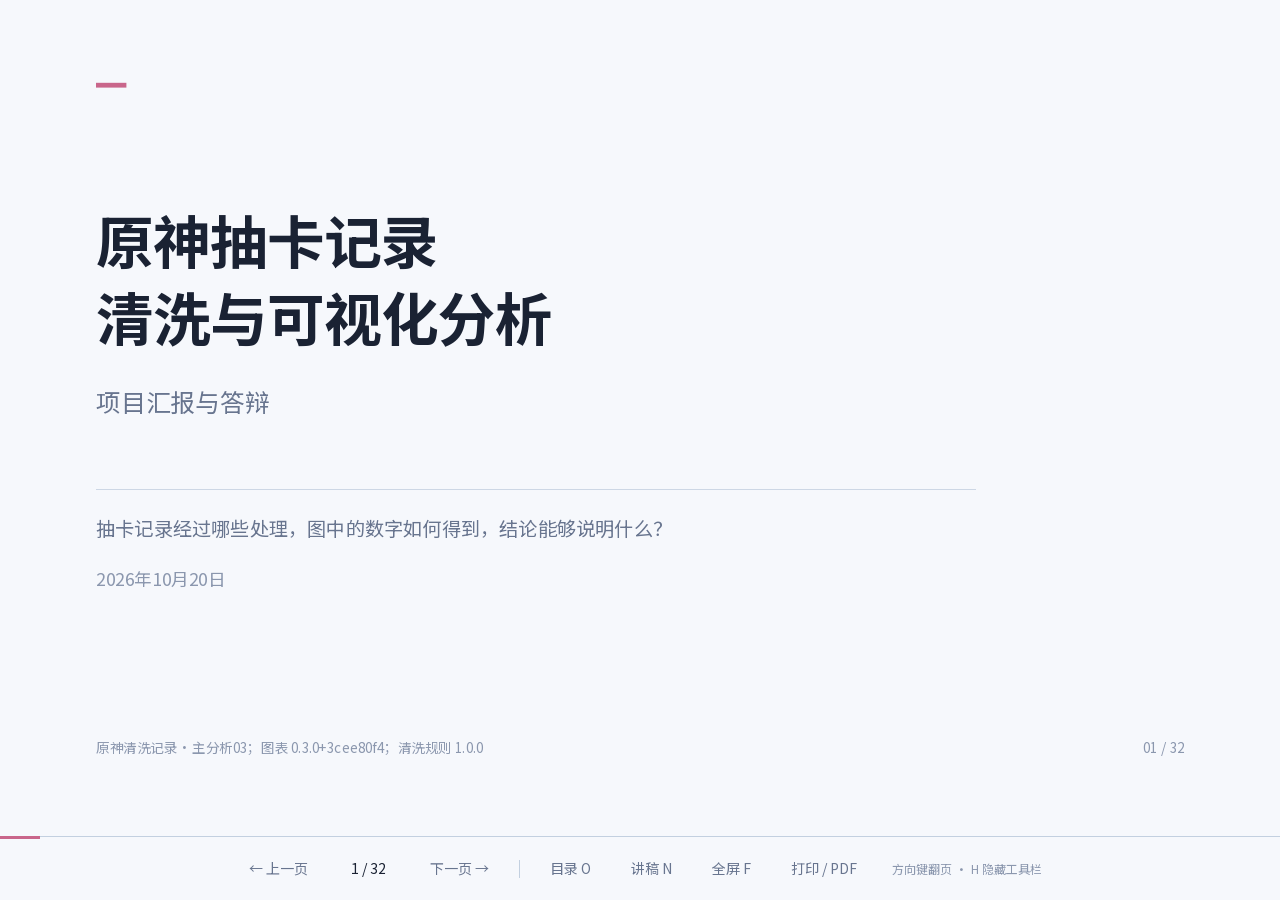
==== commit 940d8549: "feat: 精简答辩工程并替换原声视频背景" ====
--- a/GenshinImpact_DataAnalys/reports/defense_20261019_final/index.html
+++ b/GenshinImpact_DataAnalys/reports/defense_20261019_final/index.html
@@ -7,7 +7,7 @@
 <meta name="description" content="原神抽卡记录清洗与可视化分析：项目流程、实现方法、蓝粉主题与七张分析图的答辩演示">
 <title>原神抽卡记录清洗与可视化分析 · 项目答辩</title>
 <style>
-@font-face{font-family:"Noto Sans SC";src:url([data-uri]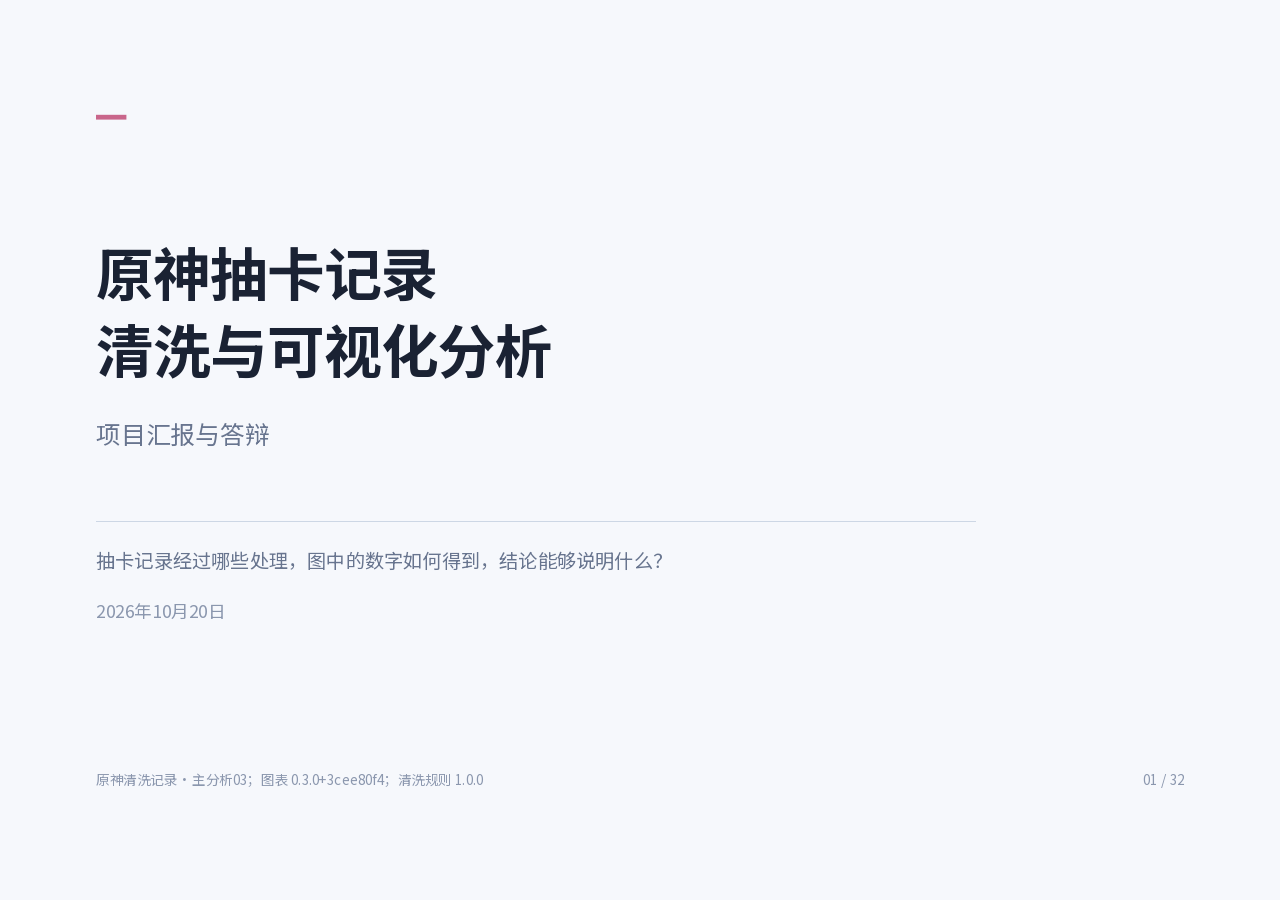
==== commit 75b9f2d7: "fix: 答辩导航栏默认隐藏并支持 H 键切换" ====
--- a/GenshinImpact_DataAnalys/reports/defense_20261019_final/index.html
+++ b/GenshinImpact_DataAnalys/reports/defense_20261019_final/index.html
@@ -7,7 +7,7 @@
 <meta name="description" content="原神抽卡记录清洗与可视化分析：项目流程、实现方法、蓝粉主题与七张分析图的答辩演示">
 <title>原神抽卡记录清洗与可视化分析 · 项目答辩</title>
 <style>
-@font-face{font-family:"Noto Sans SC";src:url([data-uri]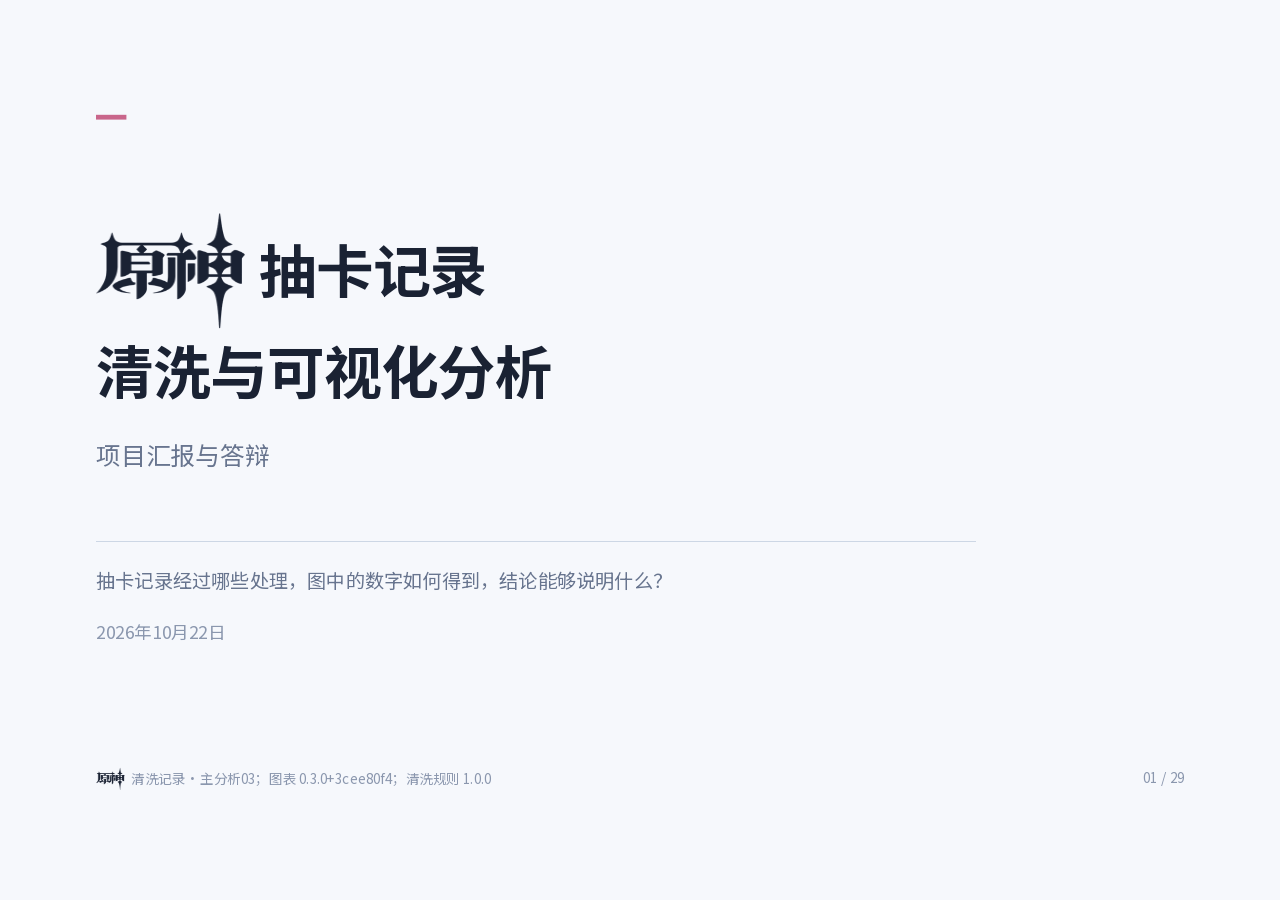
==== commit 140de256: "视频转场更新" ====
--- a/GenshinImpact_DataAnalys/reports/defense_20261019_final/index.html
+++ b/GenshinImpact_DataAnalys/reports/defense_20261019_final/index.html
@@ -7,7 +7,7 @@
 <meta name="description" content="原神抽卡记录清洗与可视化分析：项目流程、实现方法、蓝粉主题与七张分析图的答辩演示">
 <title>原神抽卡记录清洗与可视化分析 · 项目答辩</title>
 <style>
-@font-face{font-family:"Noto Sans SC";src:url([data-uri]